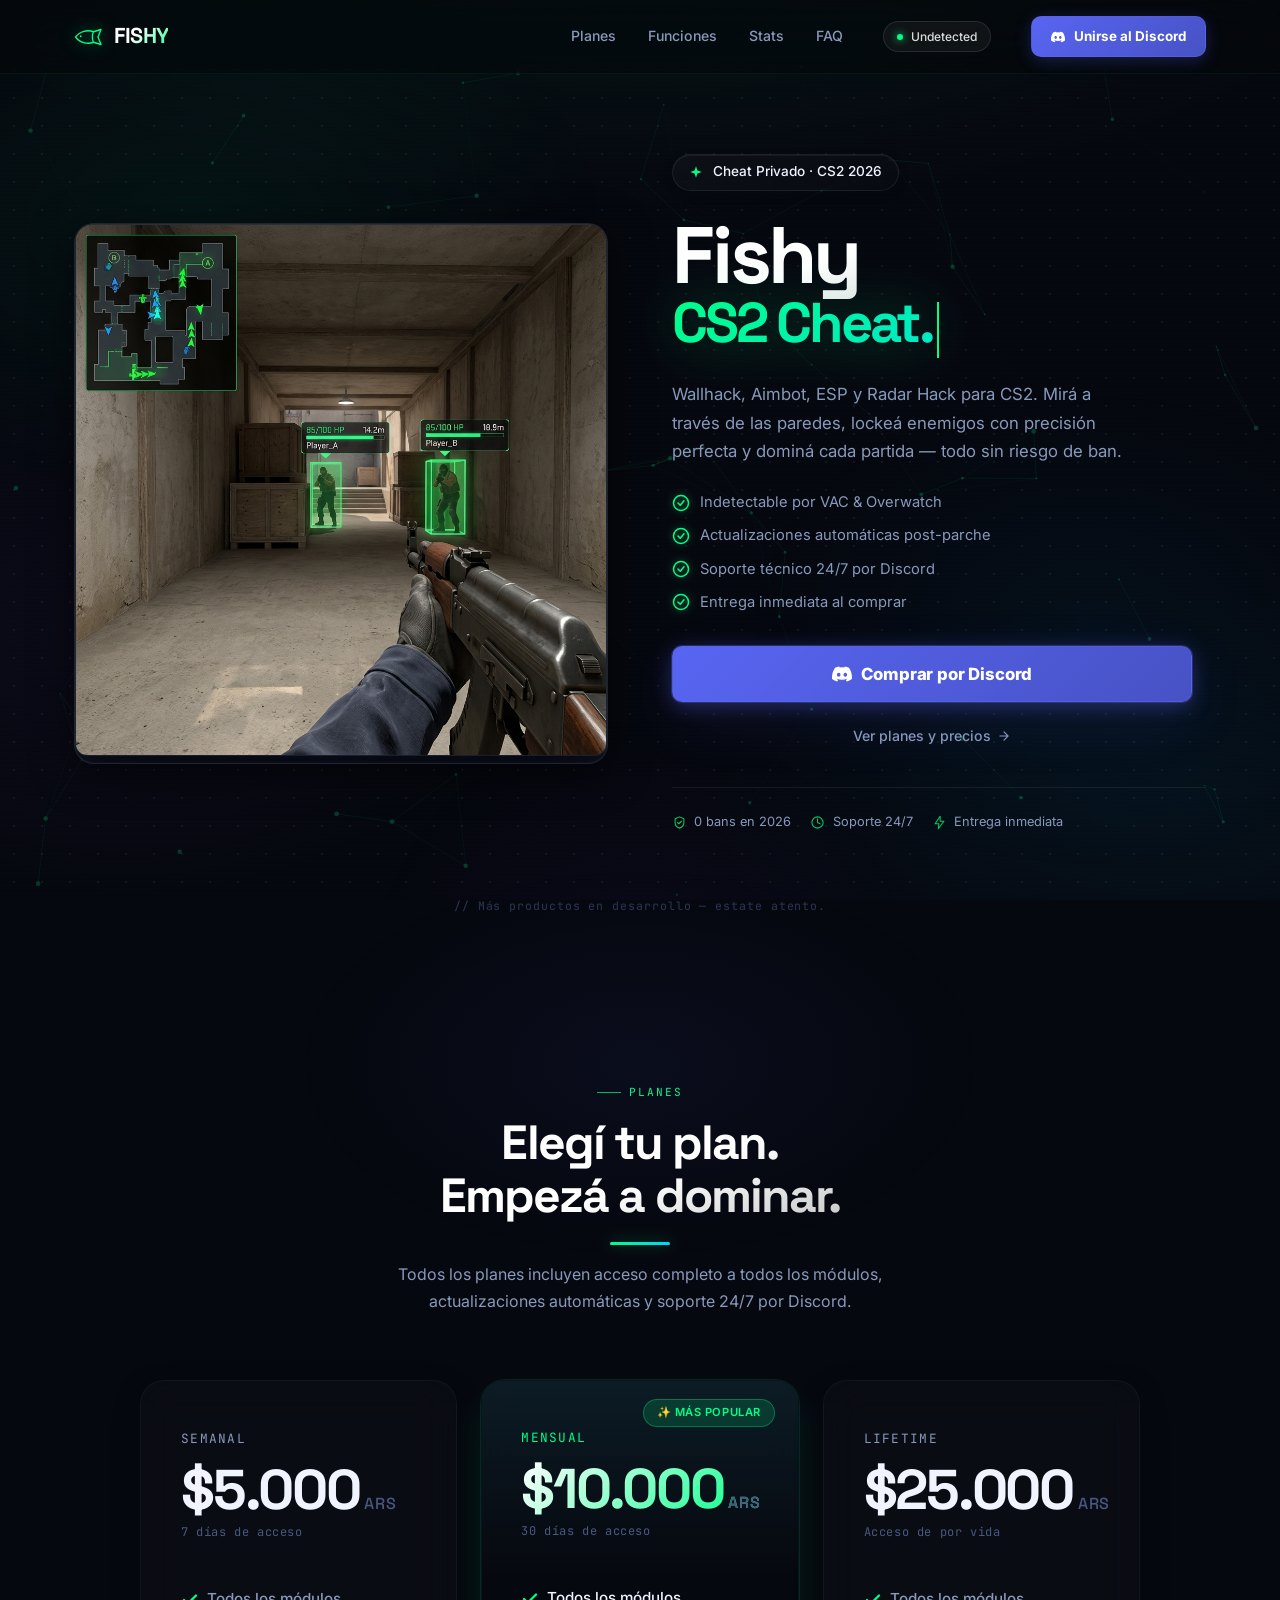
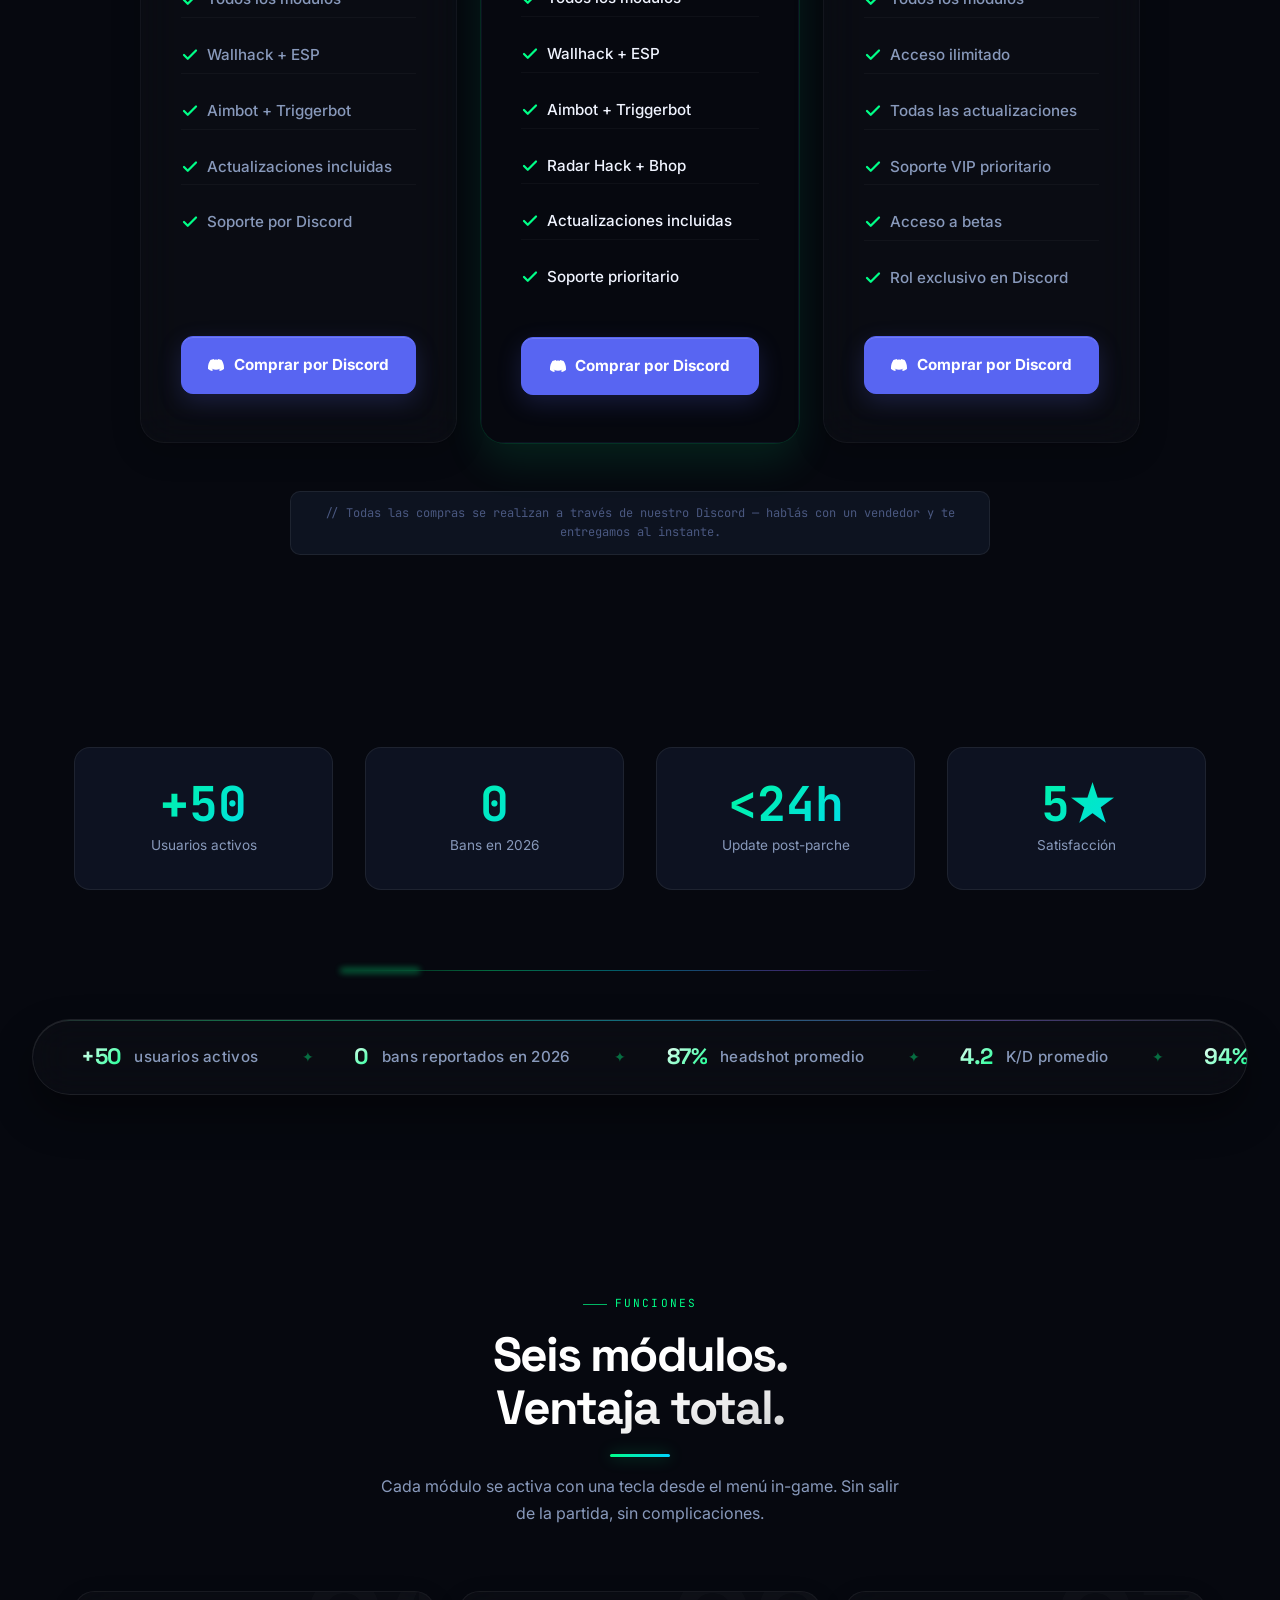
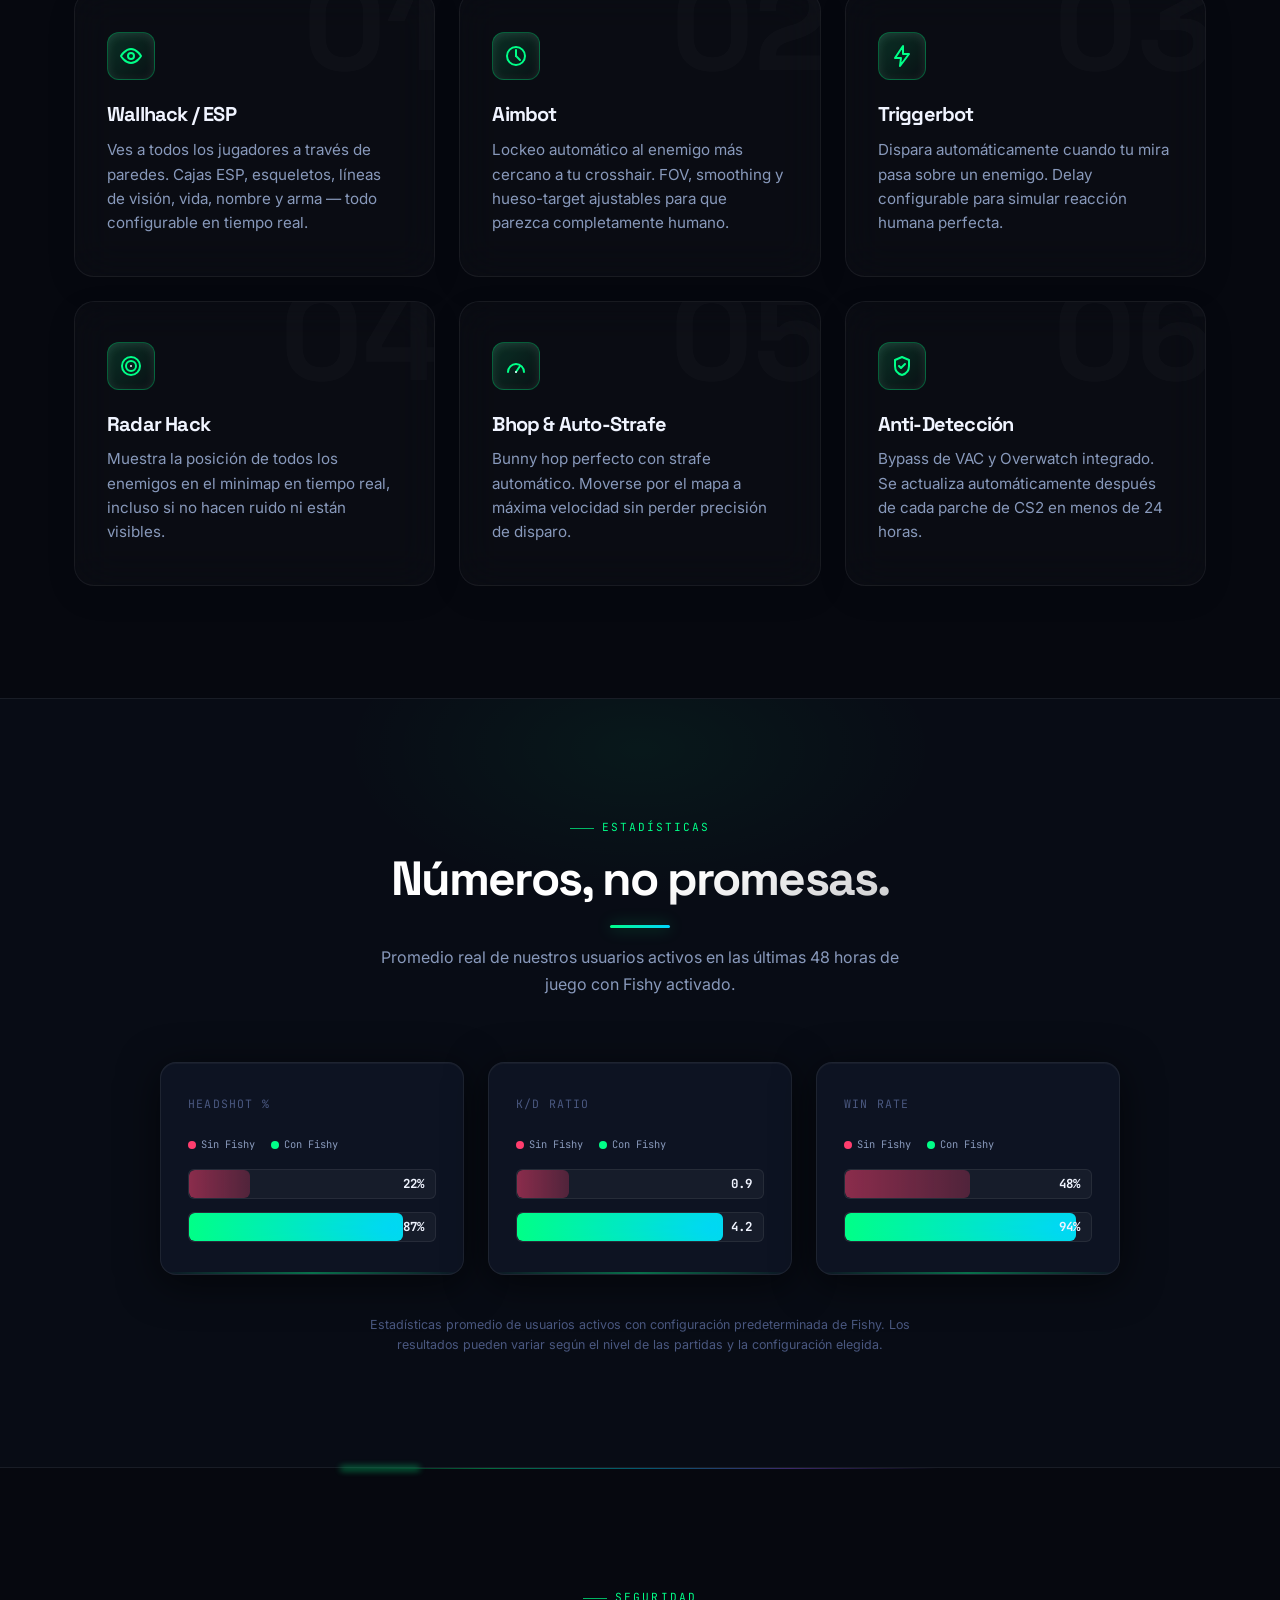
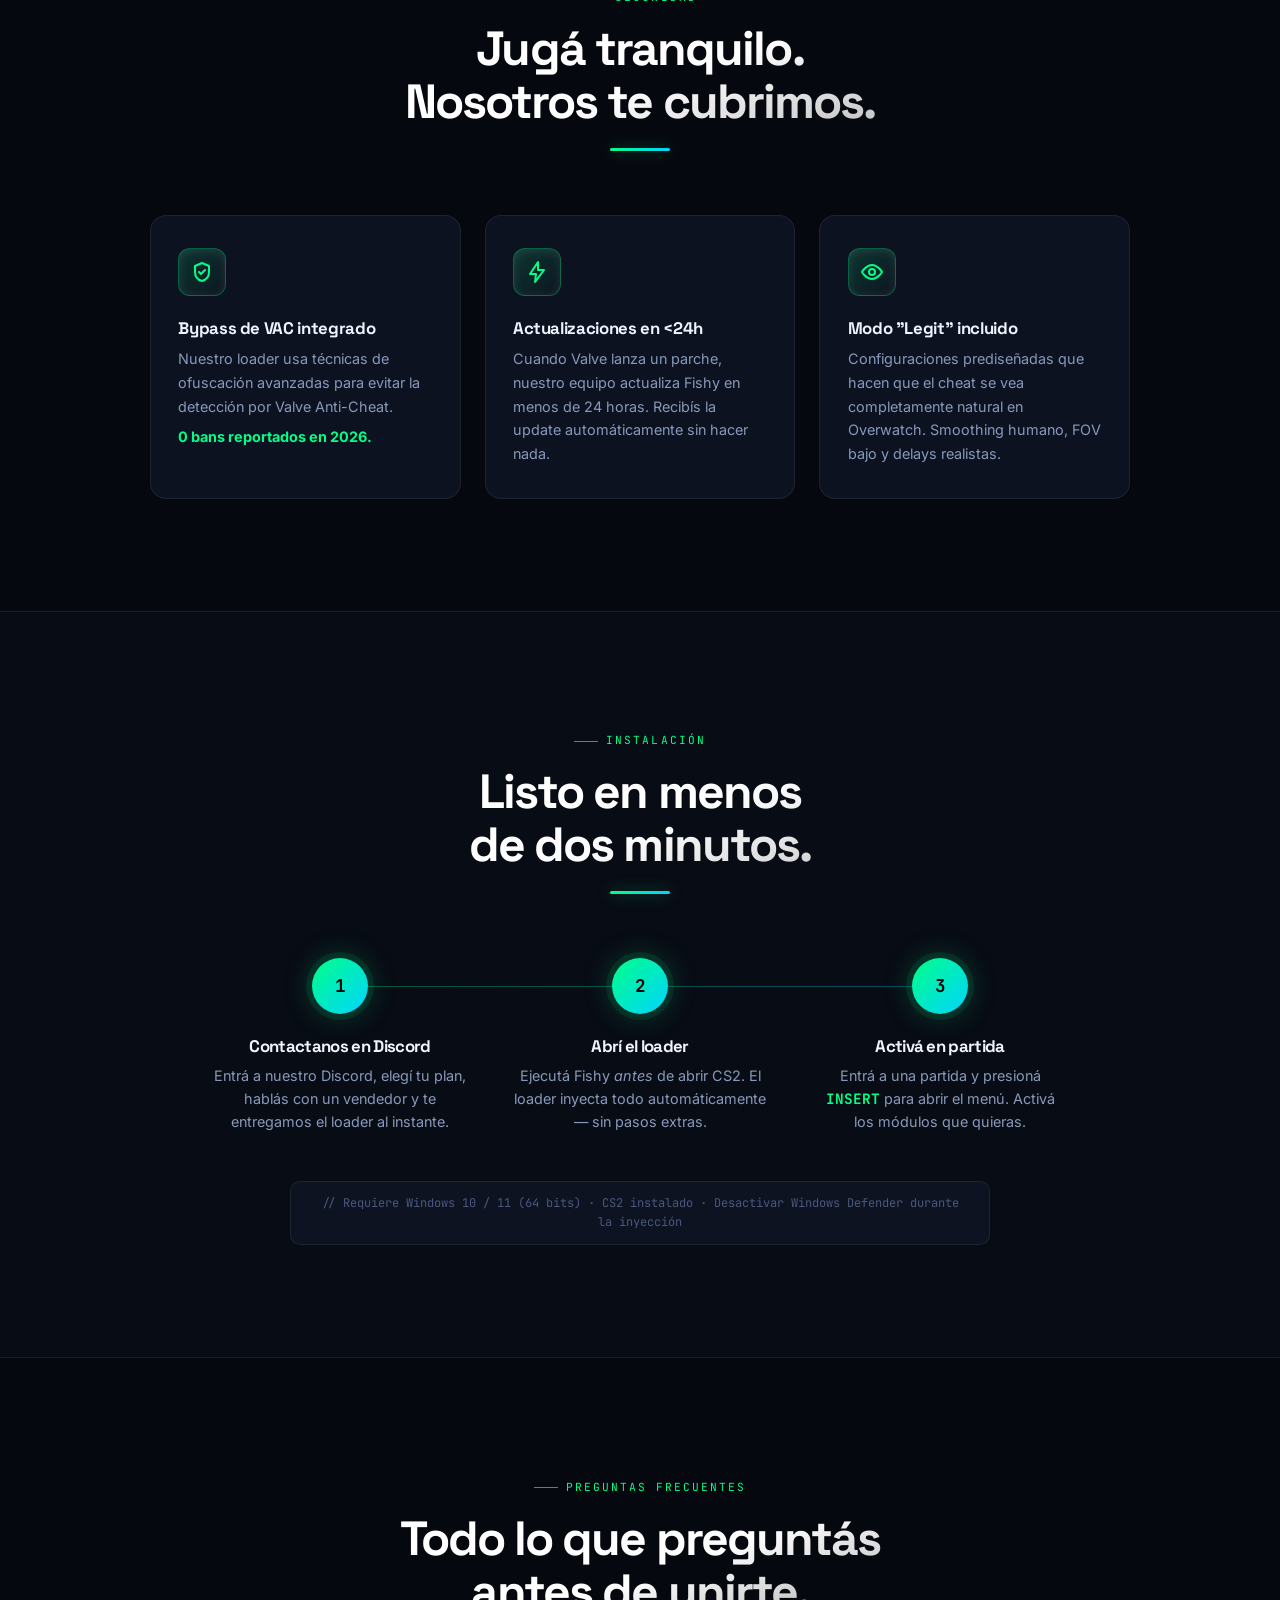
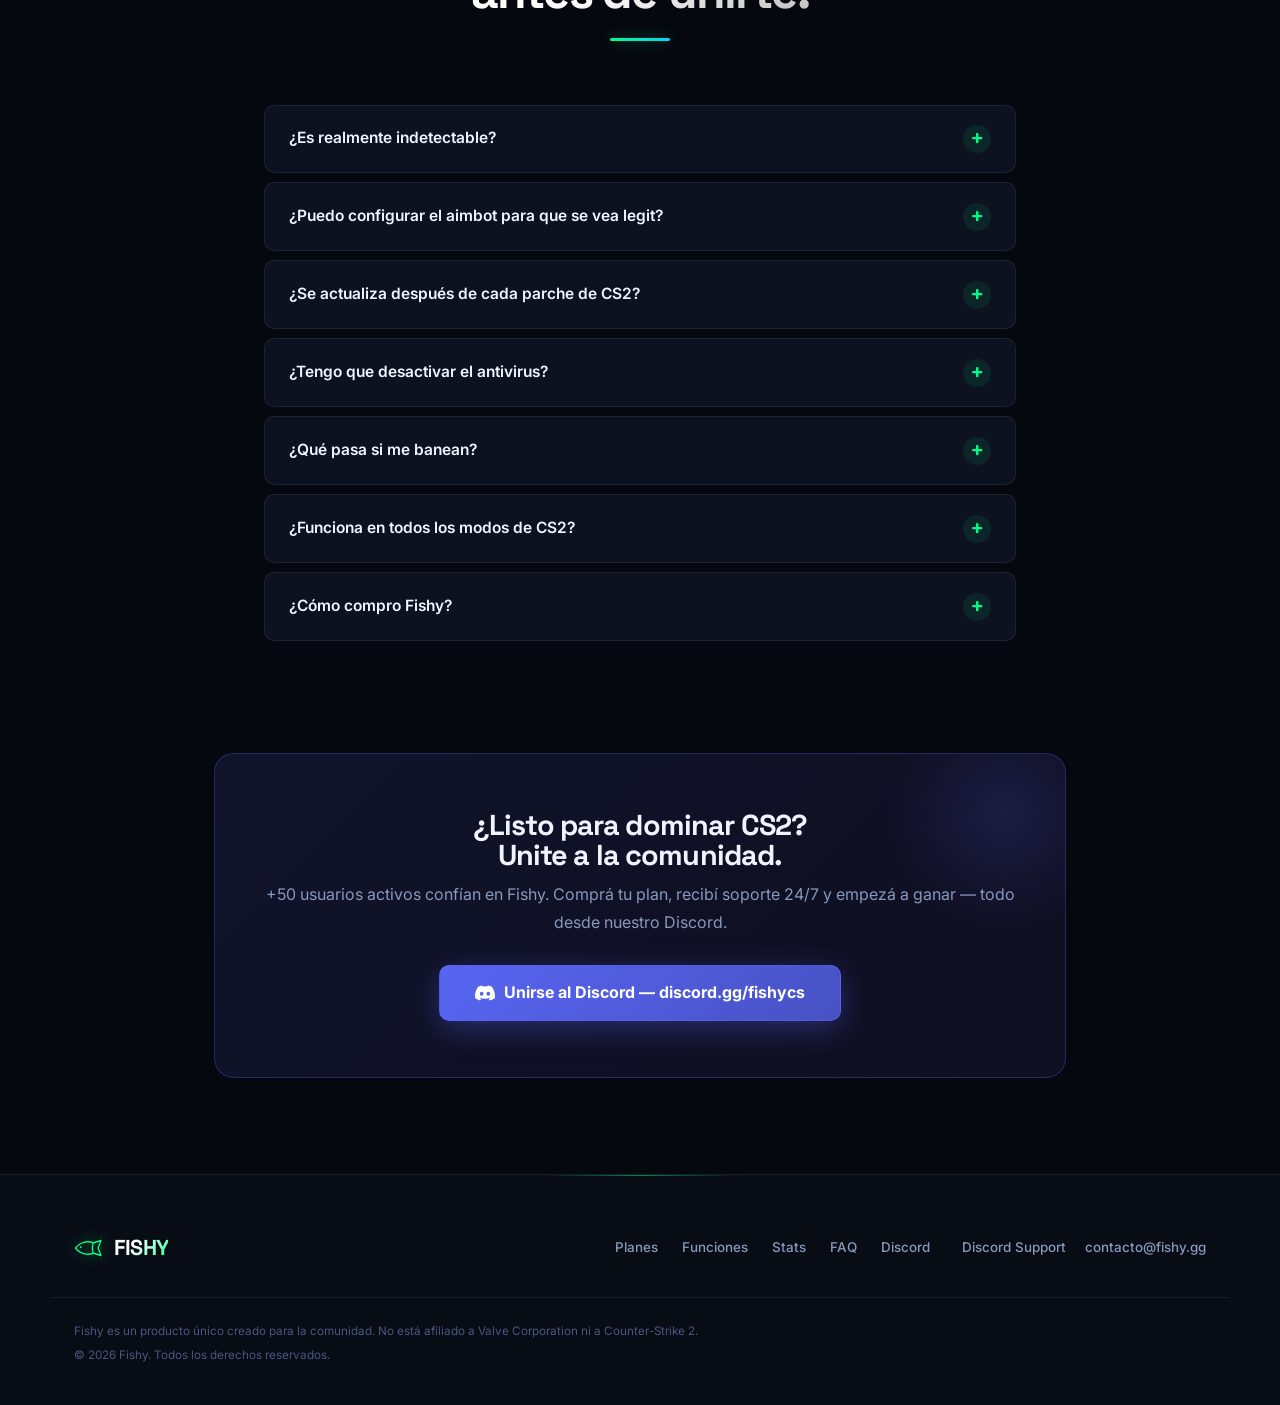
==== index.html @ 954d195a "cambio disclaimer footer" ====
<!DOCTYPE html>
<html lang="es-AR">

<head>
  <meta charset="UTF-8">
  <meta name="viewport" content="width=device-width, initial-scale=1.0">
  <title>Fishy — Cheat Privado para CS2 | Aimbot & Wallhack Indetectable</title>
  <meta name="description" content="Fishy: el cheat privado e indetectable para CS2. Wallhack, Aimbot, ESP, Radar Hack y más. Comprá por Discord — soporte 24/7.">
  <link rel="icon" type="image/svg+xml" href="favicon.svg">
  <link rel="preconnect" href="https://fonts.googleapis.com">
  <link rel="preconnect" href="https://fonts.gstatic.com" crossorigin>
  <link href="https://fonts.googleapis.com/css2?family=Inter:wght@300;400;500;600;700;900&family=Space+Grotesk:wght@400;500;600;700&family=JetBrains+Mono:wght@400;500;700&display=swap" rel="stylesheet">
  <link rel="stylesheet" href="style.css">
</head>

<body>


  <!-- Particle canvas -->
  <canvas id="particles"></canvas>
  <!-- Cursor glow follower -->
  <div class="cursor-glow" id="cursorGlow"></div>

  <!-- ============ NAV ============ -->
  <header class="nav" id="nav">
    <div class="nav-inner">
      <a href="#top" class="logo" aria-label="Fishy — inicio">
        <svg class="logo-mark" viewBox="0 0 40 24" fill="none" xmlns="http://www.w3.org/2000/svg" aria-hidden="true">
          <path d="M2 12C8 4 18 2 26 5C24 8 24 16 26 19C18 22 8 20 2 12Z" stroke="currentColor" stroke-width="1.8" stroke-linejoin="round"/>
          <path d="M26 5L36 2L32 12L36 22L26 19" stroke="currentColor" stroke-width="1.8" stroke-linejoin="round"/>
          <circle cx="9" cy="11" r="1.2" fill="currentColor"/>
        </svg>
        <span>FISHY</span>
      </a>

      <nav class="nav-links">
        <a href="#planes">Planes</a>
        <a href="#como-funciona">Funciones</a>
        <a href="#resultados">Stats</a>
        <a href="#preguntas">FAQ</a>
      </nav>

      <div class="nav-live-badge">Undetected</div>

      <a href="https://discord.gg/fishycs" target="_blank" rel="noopener" class="btn btn-discord btn-small" style="width:auto;height:auto;padding:0.55rem 1.2rem;font-size:0.84rem;">
        <svg viewBox="0 0 24 24" width="14" height="14" fill="currentColor"><path d="M20.317 4.37a19.791 19.791 0 0 0-4.885-1.515.074.074 0 0 0-.079.037c-.21.375-.444.864-.608 1.25a18.27 18.27 0 0 0-5.487 0 12.64 12.64 0 0 0-.617-1.25.077.077 0 0 0-.079-.037A19.736 19.736 0 0 0 3.677 4.37a.07.07 0 0 0-.032.027C.533 9.046-.32 13.58.099 18.057a.082.082 0 0 0 .031.057 19.9 19.9 0 0 0 5.993 3.03.078.078 0 0 0 .084-.028c.462-.63.874-1.295 1.226-1.994.021-.041.001-.09-.041-.106a13.107 13.107 0 0 1-1.872-.892.077.077 0 0 1-.008-.128 10.2 10.2 0 0 0 .372-.292.074.074 0 0 1 .077-.01c3.928 1.793 8.18 1.793 12.061 0a.074.074 0 0 1 .078.01c.12.098.246.198.373.292a.077.077 0 0 1-.006.127 12.299 12.299 0 0 1-1.873.892.077.077 0 0 0-.041.107c.36.698.772 1.362 1.225 1.993a.076.076 0 0 0 .084.028 19.839 19.839 0 0 0 6.002-3.03.077.077 0 0 0 .032-.054c.5-5.177-.838-9.674-3.549-13.66a.061.061 0 0 0-.031-.028zM8.02 15.33c-1.183 0-2.157-1.085-2.157-2.419 0-1.333.956-2.419 2.157-2.419 1.21 0 2.176 1.096 2.157 2.42 0 1.333-.956 2.418-2.157 2.418zm7.975 0c-1.183 0-2.157-1.085-2.157-2.419 0-1.333.955-2.419 2.157-2.419 1.21 0 2.176 1.096 2.157 2.42 0 1.333-.946 2.418-2.157 2.418z"/></svg>
        Unirse al Discord
      </a>

      <button class="nav-toggle" id="navToggle" aria-label="Abrir menú" aria-expanded="false">
        <span></span><span></span><span></span>
      </button>
    </div>
  </header>

  <main id="top">

    <!-- ============ HERO / PRODUCT ============ -->
    <section class="product" id="producto">
      <div class="product-wrap">

        <!-- Media / HUD Preview -->
        <div class="product-media">
          <div class="product-media-inner">
            <img src="hero_hud.png" alt="CS2 Cheat HUD In-Game Preview" style="width: 100%; height: auto; border-radius: 12px; box-shadow: 0 20px 60px rgba(0,0,0,0.6); border: 1px solid rgba(255,255,255,0.05);">
          </div>
        </div>

        <!-- Product Info -->
        <div class="product-info">
          <div class="hero-eyebrow">
            <svg viewBox="0 0 24 24" width="14" height="14" fill="currentColor">
              <path d="M12 2l2.4 7.6L22 12l-7.6 2.4L12 22l-2.4-7.6L2 12l7.6-2.4L12 2z"/>
            </svg>
            Cheat Privado · CS2 2026
          </div>

          <h1 class="product-title">
            Fishy
            <span class="product-title-glow">CS2 Cheat.<span class="typing-cursor"></span></span>
          </h1>

          <p class="product-desc">Wallhack, Aimbot, ESP y Radar Hack para CS2. Mirá a través de las paredes, lockeá enemigos con precisión perfecta y dominá cada partida — todo sin riesgo de ban.</p>

          <ul class="check-list">
            <li>
              <svg viewBox="0 0 24 24" class="icon-check"><circle cx="12" cy="12" r="10"/><polyline points="8 12 11 15 16 9"/></svg>
              Indetectable por VAC &amp; Overwatch
            </li>
            <li>
              <svg viewBox="0 0 24 24" class="icon-check"><circle cx="12" cy="12" r="10"/><polyline points="8 12 11 15 16 9"/></svg>
              Actualizaciones automáticas post-parche
            </li>
            <li>
              <svg viewBox="0 0 24 24" class="icon-check"><circle cx="12" cy="12" r="10"/><polyline points="8 12 11 15 16 9"/></svg>
              Soporte técnico 24/7 por Discord
            </li>
            <li>
              <svg viewBox="0 0 24 24" class="icon-check"><circle cx="12" cy="12" r="10"/><polyline points="8 12 11 15 16 9"/></svg>
              Entrega inmediata al comprar
            </li>
          </ul>

          <div class="buy-box">
            <div class="magnetic-wrap">
              <a href="https://discord.gg/fishycs" target="_blank" rel="noopener" class="btn btn-discord-hero">
                <svg viewBox="0 0 24 24" width="20" height="20" fill="currentColor">
                  <path d="M20.317 4.37a19.791 19.791 0 0 0-4.885-1.515.074.074 0 0 0-.079.037c-.21.375-.444.864-.608 1.25a18.27 18.27 0 0 0-5.487 0 12.64 12.64 0 0 0-.617-1.25.077.077 0 0 0-.079-.037A19.736 19.736 0 0 0 3.677 4.37a.07.07 0 0 0-.032.027C.533 9.046-.32 13.58.099 18.057a.082.082 0 0 0 .031.057 19.9 19.9 0 0 0 5.993 3.03.078.078 0 0 0 .084-.028c.462-.63.874-1.295 1.226-1.994.021-.041.001-.09-.041-.106a13.107 13.107 0 0 1-1.872-.892.077.077 0 0 1-.008-.128 10.2 10.2 0 0 0 .372-.292.074.074 0 0 1 .077-.01c3.928 1.793 8.18 1.793 12.061 0a.074.074 0 0 1 .078.01c.12.098.246.198.373.292a.077.077 0 0 1-.006.127 12.299 12.299 0 0 1-1.873.892.077.077 0 0 0-.041.107c.36.698.772 1.362 1.225 1.993a.076.076 0 0 0 .084.028 19.839 19.839 0 0 0 6.002-3.03.077.077 0 0 0 .032-.054c.5-5.177-.838-9.674-3.549-13.66a.061.061 0 0 0-.031-.028zM8.02 15.33c-1.183 0-2.157-1.085-2.157-2.419 0-1.333.956-2.419 2.157-2.419 1.21 0 2.176 1.096 2.157 2.42 0 1.333-.956 2.418-2.157 2.418zm7.975 0c-1.183 0-2.157-1.085-2.157-2.419 0-1.333.955-2.419 2.157-2.419 1.21 0 2.176 1.096 2.157 2.42 0 1.333-.946 2.418-2.157 2.418z"/>
                </svg>
                Comprar por Discord
              </a>
            </div>
            <a href="#planes" class="btn-text">
              Ver planes y precios
              <svg viewBox="0 0 24 24" width="14" height="14" fill="none" stroke="currentColor" stroke-width="2" stroke-linecap="round"><path d="M5 12h14M12 5l7 7-7 7"/></svg>
            </a>
          </div>

          <div class="trust-row">
            <span>
              <svg viewBox="0 0 24 24" class="icon-sm"><path d="M12 3l7 3v6c0 5-3.5 8-7 9-3.5-1-7-4-7-9V6l7-3z"/><polyline points="9 12 11 14 15 10"/></svg>
              0 bans en 2026
            </span>
            <span>
              <svg viewBox="0 0 24 24" class="icon-sm"><circle cx="12" cy="12" r="9"/><path d="M12 6v6l4 2"/></svg>
              Soporte 24/7
            </span>
            <span>
              <svg viewBox="0 0 24 24" class="icon-sm"><path d="M13 2 5 14h6l-1 8 9-12h-6z"/></svg>
              Entrega inmediata
            </span>
          </div>
        </div>
      </div>

      <p class="product-more">// Más productos en desarrollo — estate atento.</p>
    </section>

    <!-- ============ PRICING PLANS ============ -->
    <section class="pricing" id="planes">
      <div class="section-head">
        <span class="eyebrow">Planes</span>
        <h2>Elegí tu plan.<br>Empezá a dominar.</h2>
        <p class="section-sub">Todos los planes incluyen acceso completo a todos los módulos, actualizaciones automáticas y soporte 24/7 por Discord.</p>
      </div>

      <div class="pricing-grid">
        <!-- Plan Semanal -->
        <div class="pricing-card reveal">
          <span class="pricing-label">Semanal</span>
          <div class="pricing-price">$5.000<span class="pricing-currency">ARS</span></div>
          <span class="pricing-period">7 días de acceso</span>
          <ul class="pricing-features">
            <li>Todos los módulos</li>
            <li>Wallhack + ESP</li>
            <li>Aimbot + Triggerbot</li>
            <li>Actualizaciones incluidas</li>
            <li>Soporte por Discord</li>
          </ul>
          <a href="https://discord.gg/fishycs" target="_blank" rel="noopener" class="btn btn-pricing">
            <svg viewBox="0 0 24 24" width="16" height="16" fill="currentColor"><path d="M20.317 4.37a19.791 19.791 0 0 0-4.885-1.515.074.074 0 0 0-.079.037c-.21.375-.444.864-.608 1.25a18.27 18.27 0 0 0-5.487 0 12.64 12.64 0 0 0-.617-1.25.077.077 0 0 0-.079-.037A19.736 19.736 0 0 0 3.677 4.37a.07.07 0 0 0-.032.027C.533 9.046-.32 13.58.099 18.057a.082.082 0 0 0 .031.057 19.9 19.9 0 0 0 5.993 3.03.078.078 0 0 0 .084-.028c.462-.63.874-1.295 1.226-1.994.021-.041.001-.09-.041-.106a13.107 13.107 0 0 1-1.872-.892.077.077 0 0 1-.008-.128 10.2 10.2 0 0 0 .372-.292.074.074 0 0 1 .077-.01c3.928 1.793 8.18 1.793 12.061 0a.074.074 0 0 1 .078.01c.12.098.246.198.373.292a.077.077 0 0 1-.006.127 12.299 12.299 0 0 1-1.873.892.077.077 0 0 0-.041.107c.36.698.772 1.362 1.225 1.993a.076.076 0 0 0 .084.028 19.839 19.839 0 0 0 6.002-3.03.077.077 0 0 0 .032-.054c.5-5.177-.838-9.674-3.549-13.66a.061.061 0 0 0-.031-.028z"/></svg>
            Comprar por Discord
          </a>
        </div>

        <!-- Plan Mensual (Destacado) -->
        <div class="pricing-card pricing-card--featured reveal">
          <span class="pricing-badge-popular">✨ Más Popular</span>
          <span class="pricing-label">Mensual</span>
          <div class="pricing-price">$10.000<span class="pricing-currency">ARS</span></div>
          <span class="pricing-period">30 días de acceso</span>
          <ul class="pricing-features">
            <li>Todos los módulos</li>
            <li>Wallhack + ESP</li>
            <li>Aimbot + Triggerbot</li>
            <li>Radar Hack + Bhop</li>
            <li>Actualizaciones incluidas</li>
            <li>Soporte prioritario</li>
          </ul>
          <a href="https://discord.gg/fishycs" target="_blank" rel="noopener" class="btn btn-pricing btn-pricing--featured">
            <svg viewBox="0 0 24 24" width="16" height="16" fill="currentColor"><path d="M20.317 4.37a19.791 19.791 0 0 0-4.885-1.515.074.074 0 0 0-.079.037c-.21.375-.444.864-.608 1.25a18.27 18.27 0 0 0-5.487 0 12.64 12.64 0 0 0-.617-1.25.077.077 0 0 0-.079-.037A19.736 19.736 0 0 0 3.677 4.37a.07.07 0 0 0-.032.027C.533 9.046-.32 13.58.099 18.057a.082.082 0 0 0 .031.057 19.9 19.9 0 0 0 5.993 3.03.078.078 0 0 0 .084-.028c.462-.63.874-1.295 1.226-1.994.021-.041.001-.09-.041-.106a13.107 13.107 0 0 1-1.872-.892.077.077 0 0 1-.008-.128 10.2 10.2 0 0 0 .372-.292.074.074 0 0 1 .077-.01c3.928 1.793 8.18 1.793 12.061 0a.074.074 0 0 1 .078.01c.12.098.246.198.373.292a.077.077 0 0 1-.006.127 12.299 12.299 0 0 1-1.873.892.077.077 0 0 0-.041.107c.36.698.772 1.362 1.225 1.993a.076.076 0 0 0 .084.028 19.839 19.839 0 0 0 6.002-3.03.077.077 0 0 0 .032-.054c.5-5.177-.838-9.674-3.549-13.66a.061.061 0 0 0-.031-.028z"/></svg>
            Comprar por Discord
          </a>
        </div>

        <!-- Plan Lifetime -->
        <div class="pricing-card reveal">
          <span class="pricing-label">Lifetime</span>
          <div class="pricing-price">$25.000<span class="pricing-currency">ARS</span></div>
          <span class="pricing-period">Acceso de por vida</span>
          <ul class="pricing-features">
            <li>Todos los módulos</li>
            <li>Acceso ilimitado</li>
            <li>Todas las actualizaciones</li>
            <li>Soporte VIP prioritario</li>
            <li>Acceso a betas</li>
            <li>Rol exclusivo en Discord</li>
          </ul>
          <a href="https://discord.gg/fishycs" target="_blank" rel="noopener" class="btn btn-pricing">
            <svg viewBox="0 0 24 24" width="16" height="16" fill="currentColor"><path d="M20.317 4.37a19.791 19.791 0 0 0-4.885-1.515.074.074 0 0 0-.079.037c-.21.375-.444.864-.608 1.25a18.27 18.27 0 0 0-5.487 0 12.64 12.64 0 0 0-.617-1.25.077.077 0 0 0-.079-.037A19.736 19.736 0 0 0 3.677 4.37a.07.07 0 0 0-.032.027C.533 9.046-.32 13.58.099 18.057a.082.082 0 0 0 .031.057 19.9 19.9 0 0 0 5.993 3.03.078.078 0 0 0 .084-.028c.462-.63.874-1.295 1.226-1.994.021-.041.001-.09-.041-.106a13.107 13.107 0 0 1-1.872-.892.077.077 0 0 1-.008-.128 10.2 10.2 0 0 0 .372-.292.074.074 0 0 1 .077-.01c3.928 1.793 8.18 1.793 12.061 0a.074.074 0 0 1 .078.01c.12.098.246.198.373.292a.077.077 0 0 1-.006.127 12.299 12.299 0 0 1-1.873.892.077.077 0 0 0-.041.107c.36.698.772 1.362 1.225 1.993a.076.076 0 0 0 .084.028 19.839 19.839 0 0 0 6.002-3.03.077.077 0 0 0 .032-.054c.5-5.177-.838-9.674-3.549-13.66a.061.061 0 0 0-.031-.028z"/></svg>
            Comprar por Discord
          </a>
        </div>
      </div>

      <p class="pricing-note">// Todas las compras se realizan a través de nuestro Discord — hablás con un vendedor y te entregamos al instante.</p>
    </section>

    <!-- ============ STATS BIG COUNTERS ============ -->
    <section class="stats-big">
      <div class="stats-big-grid">
        <div class="stats-big-item reveal">
          <div class="counter-value" data-target="50" data-prefix="+" data-suffix="">0</div>
          <div class="counter-label">Usuarios activos</div>
        </div>
        <div class="stats-big-item reveal">
          <div class="counter-value" data-target="0">0</div>
          <div class="counter-label">Bans en 2026</div>
        </div>
        <div class="stats-big-item reveal">
          <div class="counter-value" data-target="24" data-prefix="<" data-suffix="h">0</div>
          <div class="counter-label">Update post-parche</div>
        </div>
        <div class="stats-big-item reveal">
          <div class="counter-value" data-target="5" data-suffix="★">0</div>
          <div class="counter-label">Satisfacción</div>
        </div>
      </div>
    </section>

    <div class="section-separator"></div>

    <!-- ============ STATS TICKER ============ -->
    <div class="stats-strip">
      <div class="stats-strip-inner">
        <!-- First set -->
        <div class="stat-item"><strong>+50</strong> usuarios activos</div>
        <div class="stat-item"><strong>0</strong> bans reportados en 2026</div>
        <div class="stat-item"><strong>87%</strong> headshot promedio</div>
        <div class="stat-item"><strong>4.2</strong> K/D promedio</div>
        <div class="stat-item"><strong>94%</strong> win rate</div>
        <div class="stat-item"><strong>&lt;24h</strong> tiempo de actualización post-parche</div>
        <div class="stat-item"><strong>5 ★</strong> satisfacción de usuarios</div>
        <div class="stat-item"><strong>⚡</strong> Descarga inmediata tras el pago</div>
        <!-- Repeat for seamless loop -->
        <div class="stat-item"><strong>+50</strong> usuarios activos</div>
        <div class="stat-item"><strong>0</strong> bans reportados en 2026</div>
        <div class="stat-item"><strong>87%</strong> headshot promedio</div>
        <div class="stat-item"><strong>4.2</strong> K/D promedio</div>
        <div class="stat-item"><strong>94%</strong> win rate</div>
        <div class="stat-item"><strong>&lt;24h</strong> tiempo de actualización post-parche</div>
        <div class="stat-item"><strong>5 ★</strong> satisfacción de usuarios</div>
        <div class="stat-item"><strong>⚡</strong> Descarga inmediata tras el pago</div>
      </div>
    </div>

    <!-- ============ FEATURES ============ -->
    <section class="features" id="como-funciona">
      <div class="section-head">
        <span class="eyebrow">Funciones</span>
        <h2>Seis módulos.<br>Ventaja total.</h2>
        <p class="section-sub">Cada módulo se activa con una tecla desde el menú in-game. Sin salir de la partida, sin complicaciones.</p>
      </div>

      <div class="feature-grid">
        <article class="feature-card reveal">
          <span class="feature-card-num">01</span>
          <div class="icon-feature-wrap">
            <svg viewBox="0 0 24 24" class="icon-feature">
              <path d="M2 12s4-7 10-7 10 7 10 7-4 7-10 7-10-7-10-7z"/>
              <circle cx="12" cy="12" r="3"/>
            </svg>
          </div>
          <h3>Wallhack / ESP</h3>
          <p>Ves a todos los jugadores a través de paredes. Cajas ESP, esqueletos, líneas de visión, vida, nombre y arma — todo configurable en tiempo real.</p>
        </article>

        <article class="feature-card reveal">
          <span class="feature-card-num">02</span>
          <div class="icon-feature-wrap">
            <svg viewBox="0 0 24 24" class="icon-feature">
              <circle cx="12" cy="12" r="9"/>
              <line x1="12" y1="6" x2="12" y2="12"/>
              <line x1="12" y1="12" x2="16" y2="16"/>
            </svg>
          </div>
          <h3>Aimbot</h3>
          <p>Lockeo automático al enemigo más cercano a tu crosshair. FOV, smoothing y hueso-target ajustables para que parezca completamente humano.</p>
        </article>

        <article class="feature-card reveal">
          <span class="feature-card-num">03</span>
          <div class="icon-feature-wrap">
            <svg viewBox="0 0 24 24" class="icon-feature">
              <path d="M13 2 5 14h6l-1 8 9-12h-6z"/>
            </svg>
          </div>
          <h3>Triggerbot</h3>
          <p>Dispara automáticamente cuando tu mira pasa sobre un enemigo. Delay configurable para simular reacción humana perfecta.</p>
        </article>

        <article class="feature-card reveal">
          <span class="feature-card-num">04</span>
          <div class="icon-feature-wrap">
            <svg viewBox="0 0 24 24" class="icon-feature">
              <circle cx="12" cy="12" r="9"/>
              <circle cx="12" cy="12" r="5"/>
              <circle cx="12" cy="12" r="1" fill="currentColor" stroke="none"/>
            </svg>
          </div>
          <h3>Radar Hack</h3>
          <p>Muestra la posición de todos los enemigos en el minimap en tiempo real, incluso si no hacen ruido ni están visibles.</p>
        </article>

        <article class="feature-card reveal">
          <span class="feature-card-num">05</span>
          <div class="icon-feature-wrap">
            <svg viewBox="0 0 24 24" class="icon-feature">
              <path d="M4 18a8 8 0 1 1 16 0"/>
              <path d="M12 18l4-6"/>
              <circle cx="12" cy="18" r="1" fill="currentColor" stroke="none"/>
            </svg>
          </div>
          <h3>Bhop &amp; Auto-Strafe</h3>
          <p>Bunny hop perfecto con strafe automático. Moverse por el mapa a máxima velocidad sin perder precisión de disparo.</p>
        </article>

        <article class="feature-card reveal">
          <span class="feature-card-num">06</span>
          <div class="icon-feature-wrap">
            <svg viewBox="0 0 24 24" class="icon-feature">
              <path d="M12 3l7 3v6c0 5-3.5 8-7 9-3.5-1-7-4-7-9V6l7-3z"/>
              <polyline points="9 12 11 14 15 10"/>
            </svg>
          </div>
          <h3>Anti-Detección</h3>
          <p>Bypass de VAC y Overwatch integrado. Se actualiza automáticamente después de cada parche de CS2 en menos de 24 horas.</p>
        </article>
      </div>
    </section>

    <!-- ============ RESULTADOS ============ -->
    <section class="benchmarks" id="resultados">
      <div class="section-head">
        <span class="eyebrow">Estadísticas</span>
        <h2>Números, no promesas.</h2>
        <p class="section-sub">Promedio real de nuestros usuarios activos en las últimas 48 horas de juego con Fishy activado.</p>
      </div>

      <div class="bench-grid">
        <div class="bench-card reveal">
          <span class="bench-label">Headshot %</span>
          <div class="bench-legend">
            <span><span class="bench-legend-dot before"></span>Sin Fishy</span>
            <span><span class="bench-legend-dot after"></span>Con Fishy</span>
          </div>
          <div class="bench-bars">
            <div class="bench-bar">
              <span class="bench-bar-fill bench-before" style="--val:25%"></span>
              <span class="bench-num">22%</span>
            </div>
            <div class="bench-bar">
              <span class="bench-bar-fill bench-after" style="--val:87%"></span>
              <span class="bench-num">87%</span>
            </div>
          </div>
        </div>

        <div class="bench-card reveal">
          <span class="bench-label">K/D Ratio</span>
          <div class="bench-legend">
            <span><span class="bench-legend-dot before"></span>Sin Fishy</span>
            <span><span class="bench-legend-dot after"></span>Con Fishy</span>
          </div>
          <div class="bench-bars">
            <div class="bench-bar">
              <span class="bench-bar-fill bench-before" style="--val:21%"></span>
              <span class="bench-num">0.9</span>
            </div>
            <div class="bench-bar">
              <span class="bench-bar-fill bench-after" style="--val:84%"></span>
              <span class="bench-num">4.2</span>
            </div>
          </div>
        </div>

        <div class="bench-card reveal">
          <span class="bench-label">Win Rate</span>
          <div class="bench-legend">
            <span><span class="bench-legend-dot before"></span>Sin Fishy</span>
            <span><span class="bench-legend-dot after"></span>Con Fishy</span>
          </div>
          <div class="bench-bars">
            <div class="bench-bar">
              <span class="bench-bar-fill bench-before" style="--val:51%"></span>
              <span class="bench-num">48%</span>
            </div>
            <div class="bench-bar">
              <span class="bench-bar-fill bench-after" style="--val:94%"></span>
              <span class="bench-num">94%</span>
            </div>
          </div>
        </div>
      </div>
      <p class="bench-disclaimer">Estadísticas promedio de usuarios activos con configuración predeterminada de Fishy. Los resultados pueden variar según el nivel de las partidas y la configuración elegida.</p>
    </section>

    <div class="section-separator"></div>

    <!-- ============ TRUST / SECURITY ============ -->
    <section class="trust">
      <div class="section-head">
        <span class="eyebrow">Seguridad</span>
        <h2>Jugá tranquilo.<br>Nosotros te cubrimos.</h2>
      </div>

      <div class="trust-grid">
        <div class="trust-item reveal">
          <div class="icon-feature-wrap">
            <svg viewBox="0 0 24 24" class="icon-feature">
              <path d="M12 3l7 3v6c0 5-3.5 8-7 9-3.5-1-7-4-7-9V6l7-3z"/>
              <polyline points="9 12 11 14 15 10"/>
            </svg>
          </div>
          <h3>Bypass de VAC integrado</h3>
          <p>Nuestro loader usa técnicas de ofuscación avanzadas para evitar la detección por Valve Anti-Cheat.<br><strong style="color:var(--teal); display: inline-block; margin-top: 0.4rem; white-space: nowrap;">0 bans reportados en 2026.</strong></p>
        </div>

        <div class="trust-item reveal">
          <div class="icon-feature-wrap">
            <svg viewBox="0 0 24 24" class="icon-feature">
              <path d="M13 2 5 14h6l-1 8 9-12h-6z"/>
            </svg>
          </div>
          <h3>Actualizaciones en &lt;24h</h3>
          <p>Cuando Valve lanza un parche, nuestro equipo actualiza Fishy en menos de 24 horas. Recibís la update automáticamente sin hacer nada.</p>
        </div>

        <div class="trust-item reveal">
          <div class="icon-feature-wrap">
            <svg viewBox="0 0 24 24" class="icon-feature">
              <path d="M2 12s4-7 10-7 10 7 10 7-4 7-10 7-10-7-10-7z"/>
              <circle cx="12" cy="12" r="3"/>
            </svg>
          </div>
          <h3>Modo "Legit" incluido</h3>
          <p>Configuraciones prediseñadas que hacen que el cheat se vea completamente natural en Overwatch. Smoothing humano, FOV bajo y delays realistas.</p>
        </div>
      </div>
    </section>

    <!-- ============ REQUISITOS / HOW IT WORKS ============ -->
    <section class="requirements">
      <div class="section-head">
        <span class="eyebrow">Instalación</span>
        <h2>Listo en menos<br>de dos minutos.</h2>
      </div>

      <div class="req-grid">
        <div class="req-step reveal">
          <span class="req-num">1</span>
          <h3>Contactanos en Discord</h3>
          <p>Entrá a nuestro Discord, elegí tu plan, hablás con un vendedor y te entregamos el loader al instante.</p>
        </div>
        <div class="req-step reveal">
          <span class="req-num">2</span>
          <h3>Abrí el loader</h3>
          <p>Ejecutá Fishy <em>antes</em> de abrir CS2. El loader inyecta todo automáticamente — sin pasos extras.</p>
        </div>
        <div class="req-step reveal">
          <span class="req-num">3</span>
          <h3>Activá en partida</h3>
          <p>Entrá a una partida y presioná <strong style="color:var(--teal);font-family:var(--font-mono)">INSERT</strong> para abrir el menú. Activá los módulos que quieras.</p>
        </div>
      </div>

      <p class="req-specs">// Requiere Windows 10 / 11 (64 bits) · CS2 instalado · Desactivar Windows Defender durante la inyección</p>
    </section>

    <!-- ============ FAQ ============ -->
    <section class="faq" id="preguntas">
      <div class="section-head">
        <span class="eyebrow">Preguntas frecuentes</span>
        <h2>Todo lo que preguntás<br>antes de unirte.</h2>
      </div>

      <div class="faq-list">
        <details class="faq-item">
          <summary>¿Es realmente indetectable?</summary>
          <p>Sí. Fishy usa un sistema de inyección que evita la detección por VAC y Overwatch. Desde su lanzamiento en 2026, <strong style="color:var(--teal)">no hubo un solo ban reportado</strong> entre nuestros usuarios con la configuración predeterminada.</p>
        </details>

        <details class="faq-item">
          <summary>¿Puedo configurar el aimbot para que se vea legit?</summary>
          <p>Sí. Podés ajustar el FOV (campo de visión del aimbot), el smoothing (suavidad del movimiento), el hueso objetivo y agregar un delay de reacción humano. Tenemos presets <em>"Legit"</em> y <em>"Rage"</em> listos para usar.</p>
        </details>

        <details class="faq-item">
          <summary>¿Se actualiza después de cada parche de CS2?</summary>
          <p>Sí. Nuestro equipo actualiza Fishy en menos de 24 horas después de cada update de CS2. La actualización se descarga automáticamente desde el loader — no tenés que hacer nada.</p>
        </details>

        <details class="faq-item">
          <summary>¿Tengo que desactivar el antivirus?</summary>
          <p>Sí, Windows Defender y cualquier antivirus de terceros deben estar desactivados durante la inyección. Esto es normal — el loader necesita acceder a la memoria del juego para funcionar.</p>
        </details>

        <details class="faq-item">
          <summary>¿Qué pasa si me banean?</summary>
          <p>En el caso extremadamente improbable de un ban, contactanos por Discord con tu comprobante de pago y te damos acceso a una nueva key sin costo adicional. Tu inversión está protegida.</p>
        </details>

        <details class="faq-item">
          <summary>¿Funciona en todos los modos de CS2?</summary>
          <p>Sí, Fishy funciona en Competitivo, Deathmatch, Premier y todos los demás modos. El Modo "Legit" está especialmente optimizado para partidas de Premier donde Overwatch es más activo.</p>
        </details>

        <details class="faq-item">
          <summary>¿Cómo compro Fishy?</summary>
          <p>Todas las compras se realizan a través de nuestro <strong style="color:var(--teal)">servidor de Discord</strong>. Entrás al servidor, elegís tu plan (Semanal, Mensual o Lifetime), hablás con un vendedor y te entregamos el loader al instante. Es rápido, seguro y con soporte directo.</p>
        </details>
      </div>
    </section>



    <!-- ============ DISCORD BANNER ============ -->
    <div class="discord-banner" id="soporte">
      <div class="discord-banner-inner">
        <h3>¿Listo para dominar CS2?<br>Unite a la comunidad.</h3>
        <p>+50 usuarios activos confían en Fishy. Comprá tu plan, recibí soporte 24/7 y empezá a ganar — todo desde nuestro Discord.</p>
        <a href="https://discord.gg/fishycs" target="_blank" rel="noopener" class="btn-discord-lg">
          <svg viewBox="0 0 24 24" width="20" height="20" fill="currentColor">
            <path d="M20.317 4.37a19.791 19.791 0 0 0-4.885-1.515.074.074 0 0 0-.079.037c-.21.375-.444.864-.608 1.25a18.27 18.27 0 0 0-5.487 0 12.64 12.64 0 0 0-.617-1.25.077.077 0 0 0-.079-.037A19.736 19.736 0 0 0 3.677 4.37a.07.07 0 0 0-.032.027C.533 9.046-.32 13.58.099 18.057a.082.082 0 0 0 .031.057 19.9 19.9 0 0 0 5.993 3.03.078.078 0 0 0 .084-.028c.462-.63.874-1.295 1.226-1.994.021-.041.001-.09-.041-.106a13.107 13.107 0 0 1-1.872-.892.077.077 0 0 1-.008-.128 10.2 10.2 0 0 0 .372-.292.074.074 0 0 1 .077-.01c3.928 1.793 8.18 1.793 12.061 0a.074.074 0 0 1 .078.01c.12.098.246.198.373.292a.077.077 0 0 1-.006.127 12.299 12.299 0 0 1-1.873.892.077.077 0 0 0-.041.107c.36.698.772 1.362 1.225 1.993a.076.076 0 0 0 .084.028 19.839 19.839 0 0 0 6.002-3.03.077.077 0 0 0 .032-.054c.5-5.177-.838-9.674-3.549-13.66a.061.061 0 0 0-.031-.028zM8.02 15.33c-1.183 0-2.157-1.085-2.157-2.419 0-1.333.956-2.419 2.157-2.419 1.21 0 2.176 1.096 2.157 2.42 0 1.333-.956 2.418-2.157 2.418zm7.975 0c-1.183 0-2.157-1.085-2.157-2.419 0-1.333.955-2.419 2.157-2.419 1.21 0 2.176 1.096 2.157 2.42 0 1.333-.946 2.418-2.157 2.418z"/>
          </svg>
          Unirse al Discord — discord.gg/fishycs
        </a>
      </div>
    </div>

  </main>

  <!-- ============ FOOTER ============ -->
  <footer class="footer">
    <div class="footer-inner">
      <a href="#top" class="logo logo--footer" aria-label="Fishy — inicio">
        <svg class="logo-mark" viewBox="0 0 40 24" fill="none" xmlns="http://www.w3.org/2000/svg" aria-hidden="true">
          <path d="M2 12C8 4 18 2 26 5C24 8 24 16 26 19C18 22 8 20 2 12Z" stroke="currentColor" stroke-width="1.8" stroke-linejoin="round"/>
          <path d="M26 5L36 2L32 12L36 22L26 19" stroke="currentColor" stroke-width="1.8" stroke-linejoin="round"/>
          <circle cx="9" cy="11" r="1.2" fill="currentColor"/>
        </svg>
        <span>FISHY</span>
      </a>

      <div class="footer-links">
        <a href="#planes">Planes</a>
        <a href="#como-funciona">Funciones</a>
        <a href="#resultados">Stats</a>
        <a href="#preguntas">FAQ</a>
        <a href="https://discord.gg/fishycs" target="_blank" rel="noopener">Discord</a>
      </div>

      <div class="footer-contact">
        <a href="https://discord.gg/fishycs" target="_blank" rel="noopener">Discord Support</a>
        <a href="mailto:contacto@fishy.gg">contacto@fishy.gg</a>
      </div>
    </div>

    <div class="footer-legal">
      <p>Fishy es un producto único creado para la comunidad. No está afiliado a Valve Corporation ni a Counter-Strike 2.</p>
      <p>© 2026 Fishy. Todos los derechos reservados.</p>
    </div>
  </footer>



  <script src="script.js"></script>

</body>
</html>
---- style.css ----
/* ===========================================================
   FISHY CS2 — PREMIUM DARK CYBER REDESIGN v4.0
   Ultra-premium glassmorphism + neon glow aesthetic
=========================================================== */

@import url('https://fonts.googleapis.com/css2?family=Inter:wght@300;400;500;600;700;900&family=Space+Grotesk:wght@400;500;600;700&family=JetBrains+Mono:wght@400;500;700&display=swap');

:root {
  /* Core palette */
  --bg:           #06080F;
  --bg-alt:       #080C15;
  --bg-glass:     rgba(8, 12, 20, 0.7);
  --surface:      rgba(15, 22, 38, 0.8);
  --surface-2:    rgba(20, 30, 52, 0.9);
  --surface-solid: #0D1320;
  --line:         rgba(255, 255, 255, 0.07);
  --line-glow:    rgba(0, 255, 136, 0.2);

  /* Brand colors */
  --teal:         #00FF88;
  --teal-deep:    #00CC66;
  --teal-glow:    rgba(0, 255, 136, 0.15);
  --teal-soft:    rgba(0, 255, 136, 0.08);
  --coral:        #FF3D6E;
  --coral-glow:   rgba(255, 61, 110, 0.2);
  --gold:         #F5C842;
  --blue:         #00D4FF;
  --purple:       #8B5CF6;

  /* Text */
  --text:         #F0F4FF;
  --text-dim:     #8899BB;
  --text-faint:   #4A5880;
  --text-muted:   #2A3550;

  /* Fonts */
  --font-display: 'Space Grotesk', sans-serif;
  --font-body:    'Inter', sans-serif;
  --font-mono:    'JetBrains Mono', monospace;

  /* Geometry */
  --radius:    16px;
  --radius-sm: 10px;
  --radius-xs: 6px;
  --wrap:      1180px;

  /* Shadows */
  --shadow-teal:   0 0 40px rgba(0, 255, 136, 0.15), 0 4px 30px rgba(0, 0, 0, 0.8);
  --shadow-card:   0 8px 40px rgba(0, 0, 0, 0.6), 0 1px 0 rgba(255,255,255,0.04) inset;
  --shadow-glow:   0 0 60px rgba(0, 255, 136, 0.08);
}

/* ============================================================
   RESET & BASE
============================================================ */

/* ---- Custom Cyber Scrollbar ---- */
::-webkit-scrollbar {
  width: 10px;
  background: var(--bg);
}
::-webkit-scrollbar-track {
  background: var(--bg-alt);
  border-left: 1px solid rgba(255,255,255,0.02);
}
::-webkit-scrollbar-thumb {
  background: var(--surface-2);
  border-radius: 5px;
  border: 2px solid var(--bg-alt);
}
::-webkit-scrollbar-thumb:hover {
  background: var(--teal-deep);
}

*, *::before, *::after { box-sizing: border-box; margin: 0; padding: 0; }
html { scroll-behavior: smooth; }

body {
  background: var(--bg);
  color: var(--text);
  font-family: var(--font-body);
  line-height: 1.6;
  -webkit-font-smoothing: antialiased;
  overflow-x: hidden;
  /* Rich deep-space base */
  background-image:
    radial-gradient(ellipse 120% 80% at 50% -20%, rgba(0, 255, 136, 0.07) 0%, transparent 55%),
    radial-gradient(ellipse 70% 50% at 90% 90%,  rgba(0, 180, 255, 0.05) 0%, transparent 50%),
    radial-gradient(ellipse 60% 60% at 10% 70%,  rgba(120, 60, 220, 0.05) 0%, transparent 50%),
    /* Dot grid */
    radial-gradient(circle, rgba(255,255,255,0.055) 1px, transparent 1px);
  background-size: 100% 100%, 100% 100%, 100% 100%, 28px 28px;
  background-attachment: fixed, fixed, fixed, fixed;
}

/* Animated floating orbs */
body::before {
  content: '';
  position: fixed;
  inset: 0;
  pointer-events: none;
  z-index: 0;
  background:
    radial-gradient(ellipse 600px 400px at 15%  25%, rgba(0, 255, 136, 0.055) 0%, transparent 70%),
    radial-gradient(ellipse 500px 350px at 85%  70%, rgba(0, 180, 255, 0.045) 0%, transparent 70%),
    radial-gradient(ellipse 400px 400px at 50%  110%, rgba(120, 60, 220, 0.05) 0%, transparent 70%);
  animation: orb-drift 18s ease-in-out infinite alternate;
}
@keyframes orb-drift {
  0%   { transform: translate(0px,   0px)  scale(1);    opacity: 1; }
  33%  { transform: translate(20px, -15px) scale(1.04); opacity: 0.85; }
  66%  { transform: translate(-15px, 10px) scale(0.97); opacity: 0.9; }
  100% { transform: translate(10px,  20px) scale(1.02); opacity: 1; }
}

/* Subtle horizontal scan-line sheen */
body::after {
  content: '';
  position: fixed;
  inset: 0;
  pointer-events: none;
  z-index: 0;
  background: repeating-linear-gradient(
    to bottom,
    transparent 0px,
    transparent 3px,
    rgba(0, 0, 0, 0.04) 3px,
    rgba(0, 0, 0, 0.04) 4px
  );
  opacity: 0.3;
}



body > * { position: relative; z-index: 1; }

@media (prefers-reduced-motion: reduce) {
  html { scroll-behavior: auto; }
  *, *::before, *::after {
    animation-duration: 0.001ms !important;
    transition-duration: 0.001ms !important;
  }
}

h1, h2, h3, h4 {
  font-family: var(--font-display);
  font-weight: 700;
  color: var(--text);
  letter-spacing: -0.04em; /* Tighter for premium feel */
  line-height: 1.05;
}

p { margin: 0; }
a { color: inherit; text-decoration: none; }
img { max-width: 100%; }

:focus-visible {
  outline: 2px solid var(--teal);
  outline-offset: 3px;
  border-radius: 4px;
}

/* Glitch Animation */
.glitch {
  animation: glitch 1s linear infinite;
}
@keyframes glitch {
  2%,64%{transform: translate(2px,0) skew(0deg);}
  4%,60%{transform: translate(-2px,0) skew(0deg);}
  62%{transform: translate(0,0) skew(5deg);}
}

/* ============================================================
   UTILITIES
============================================================ */
.eyebrow {
  font-family: var(--font-mono);
  font-size: 0.7rem;
  letter-spacing: 0.18em;
  text-transform: uppercase;
  color: var(--teal);
  display: inline-flex;
  align-items: center;
  gap: 0.5rem;
}
.eyebrow::before {
  content: '';
  display: block;
  width: 24px;
  height: 1px;
  background: var(--teal);
  opacity: 0.7;
}

.wrap { max-width: var(--wrap); margin: 0 auto; padding: 0 1.5rem; }

/* ============================================================
   BUTTONS
============================================================ */
.btn {
  display: inline-flex;
  align-items: center;
  justify-content: center;
  gap: 0.55rem;
  padding: 0.9rem 1.8rem;
  border-radius: var(--radius-sm);
  font-family: var(--font-body);
  font-size: 0.92rem;
  font-weight: 600;
  cursor: pointer;
  border: 1px solid transparent;
  transition: all 0.2s cubic-bezier(0.4, 0, 0.2, 1);
  position: relative;
  overflow: hidden;
  white-space: nowrap;
}

.btn::after {
  content: '';
  position: absolute;
  inset: 0;
  background: linear-gradient(135deg, rgba(255,255,255,0.1) 0%, transparent 60%);
  opacity: 0;
  transition: opacity 0.2s;
}
.btn:hover::after { opacity: 1; }

/* Primary CTA */
.btn-primary {
  background: linear-gradient(135deg, #00FF88 0%, #00CC66 100%);
  color: #030608;
  font-weight: 800;
  font-size: 0.95rem;
  letter-spacing: -0.01em;
  box-shadow: 0 0 0 1px rgba(0,255,136,0.3), 0 4px 20px rgba(0,255,136,0.3), 0 20px 60px rgba(0,255,136,0.1);
}
.btn-primary:hover {
  transform: translateY(-2px);
  box-shadow: 0 0 0 1px rgba(0,255,136,0.5), 0 8px 30px rgba(0,255,136,0.45), 0 20px 60px rgba(0,255,136,0.15);
}
.btn-primary:active { transform: translateY(0); }

/* Discord Hero CTA */
.btn-discord-hero {
  background: linear-gradient(135deg, #5865F2 0%, #4752C4 100%);
  color: #fff;
  font-weight: 800;
  font-size: 1.05rem;
  height: 56px;
  border-radius: var(--radius-sm);
  border: 1px solid rgba(88, 101, 242, 0.4);
  box-shadow: 0 0 0 1px rgba(88,101,242,0.3), 0 4px 20px rgba(88,101,242,0.35), 0 20px 60px rgba(88,101,242,0.1);
  width: 100%;
  max-width: 520px;
  display: flex;
  align-items: center;
  justify-content: center;
  gap: 0.6rem;
  text-decoration: none;
  letter-spacing: -0.01em;
  transition: all 0.2s cubic-bezier(0.4, 0, 0.2, 1);
  position: relative;
  overflow: hidden;
}
.btn-discord-hero::after {
  content: '';
  position: absolute;
  inset: 0;
  background: linear-gradient(135deg, rgba(255,255,255,0.1) 0%, transparent 60%);
  opacity: 0;
  transition: opacity 0.2s;
}
.btn-discord-hero:hover::after { opacity: 1; }
.btn-discord-hero:hover {
  transform: translateY(-2px);
  box-shadow: 0 0 0 1px rgba(88,101,242,0.5), 0 8px 30px rgba(88,101,242,0.5), 0 20px 60px rgba(88,101,242,0.15);
}
.btn-discord-hero:active { transform: translateY(0); }

/* Discord (nav/small) */
.btn-discord {
  background: linear-gradient(135deg, #5865F2 0%, #4752C4 100%);
  color: #fff;
  font-weight: 700;
  height: 48px;
  border-radius: var(--radius-sm);
  border: 1px solid rgba(88, 101, 242, 0.4);
  box-shadow: 0 4px 16px rgba(88, 101, 242, 0.25);
  width: 100%;
  font-size: 0.94rem;
  padding: 0 1rem;
  display: flex;
  align-items: center;
  justify-content: center;
  gap: 0.55rem;
}
.btn-discord:hover {
  transform: translateY(-2px);
  box-shadow: 0 8px 28px rgba(88, 101, 242, 0.45);
}

.btn-text {
  display: inline-flex;
  align-items: center;
  justify-content: center;
  font-size: 0.88rem;
  font-weight: 500;
  color: var(--text-dim);
  padding: 0.7rem 0.5rem;
  gap: 0.4rem;
  transition: color 0.2s;
}
.btn-text:hover { color: var(--teal); }

.btn-small { padding: 0.55rem 1.2rem; font-size: 0.84rem; }


.buy-box {
  display: flex;
  flex-direction: column;
  gap: 0.7rem;
  margin-top: 2rem;
  max-width: 520px;
}

/* ============================================================
   NAV
============================================================ */
.nav {
  position: sticky;
  top: 0;
  z-index: 100;
  background: rgba(5, 7, 9, 0.75);
  backdrop-filter: blur(20px) saturate(150%);
  -webkit-backdrop-filter: blur(20px) saturate(150%);
  border-bottom: 1px solid var(--line);
  transition: background 0.3s;
}

.nav-inner {
  max-width: var(--wrap);
  margin: 0 auto;
  padding: 1rem 1.5rem;
  display: flex;
  align-items: center;
  gap: 2.5rem;
}

.logo {
  display: flex;
  align-items: center;
  gap: 0.6rem;
  font-family: var(--font-display);
  font-weight: 700;
  font-size: 1.35rem;
  letter-spacing: -0.03em;
  color: var(--text);
  margin-right: auto;
  text-decoration: none;
}

.logo-mark {
  width: 30px;
  height: 18px;
  color: var(--teal);
  flex-shrink: 0;
  filter: drop-shadow(0 0 8px rgba(0,255,136,0.5));
}

.logo span {
  background: linear-gradient(135deg, #fff 40%, var(--teal) 100%);
  -webkit-background-clip: text;
  -webkit-text-fill-color: transparent;
  background-clip: text;
}

.nav-links {
  display: flex;
  gap: 2rem;
  font-size: 0.88rem;
}

.nav-links a {
  color: var(--text-dim);
  transition: color 0.2s;
  font-weight: 500;
  position: relative;
}
.nav-links a::after {
  content: '';
  position: absolute;
  bottom: -3px;
  left: 0;
  width: 0;
  height: 1px;
  background: var(--teal);
  transition: width 0.25s;
}
.nav-links a:hover { color: var(--text); }
.nav-links a:hover::after { width: 100%; }

.nav-toggle { display: none; }

/* Live badge in nav */
.nav-live-badge {
  display: inline-flex;
  align-items: center;
  gap: 0.5rem;
  font-family: var(--font-body);
  font-weight: 500;
  font-size: 0.75rem;
  color: rgba(255, 255, 255, 0.85);
  background: rgba(255, 255, 255, 0.05);
  border: 1px solid rgba(255, 255, 255, 0.1);
  border-radius: 999px;
  padding: 0.3rem 0.8rem;
  backdrop-filter: blur(8px);
}
.nav-live-badge::before {
  content: '';
  width: 6px;
  height: 6px;
  background: var(--teal);
  border-radius: 50%;
  box-shadow: 0 0 8px var(--teal);
}

@media (max-width: 800px) {
  .nav-links { display: none; }
  .nav .btn-small { display: none; }
  .nav-live-badge { display: none; }
}

/* ============================================================
   HERO / PRODUCT SECTION
============================================================ */
.product {
  max-width: var(--wrap);
  margin: 0 auto;
  padding: 5rem 1.5rem 3rem;
}

.product-wrap {
  display: grid;
  grid-template-columns: 1fr 1fr;
  gap: 4rem;
  align-items: center;
}

@media (max-width: 920px) {
  .product-wrap { grid-template-columns: 1fr; gap: 3rem; }
}

/* Product Media */
.product-media {
  position: relative;
}

.product-media-inner {
  background: var(--surface);
  border: 1px solid var(--line);
  border-radius: 20px;
  overflow: hidden;
  box-shadow: var(--shadow-card), 0 0 0 1px rgba(255,255,255,0.03) inset;
  transition: box-shadow 0.3s;
}
.product-media-inner:hover {
  box-shadow: var(--shadow-card), 0 0 60px rgba(0,255,136,0.12), 0 0 0 1px rgba(0,255,136,0.1);
}

.media-badge {
  position: absolute;
  top: 14px;
  left: 14px;
  z-index: 2;
  font-family: var(--font-mono);
  font-size: 0.65rem;
  letter-spacing: 0.07em;
  color: var(--teal);
  background: rgba(0, 255, 136, 0.1);
  border: 1px solid rgba(0,255,136,0.25);
  border-radius: 999px;
  padding: 0.28rem 0.75rem;
  backdrop-filter: blur(10px);
}

.graph-svg { width: 100%; height: auto; display: block; }

.media-tags {
  display: flex;
  justify-content: space-between;
  padding: 0.75rem 1rem;
  background: rgba(5,7,9,0.8);
  border-top: 1px solid var(--line);
  font-family: var(--font-mono);
  font-size: 0.68rem;
  letter-spacing: 0.05em;
}
.media-tag--before { color: var(--coral); }
.media-tag--after { color: var(--teal); }

/* Floating stats around media */
.product-media-float {
  position: absolute;
  display: flex;
  flex-direction: column;
  gap: 0.8rem;
  right: -60px;
  top: 50%;
  transform: translateY(-50%);
}
@media (max-width: 1200px) { .product-media-float { display: none; } }

.float-stat {
  background: var(--surface-2);
  border: 1px solid var(--line);
  border-radius: var(--radius-sm);
  padding: 0.65rem 0.9rem;
  backdrop-filter: blur(10px);
  min-width: 110px;
  box-shadow: 0 4px 20px rgba(0,0,0,0.5);
}
.float-stat-val {
  font-family: var(--font-mono);
  font-size: 1.2rem;
  font-weight: 700;
  color: var(--teal);
  line-height: 1;
}
.float-stat-label {
  font-size: 0.68rem;
  color: var(--text-dim);
  margin-top: 0.2rem;
}

/* Product Info */
.product-info { position: relative; }

.hero-eyebrow {
  display: inline-flex;
  align-items: center;
  gap: 0.6rem;
  font-family: var(--font-body);
  font-size: 0.85rem;
  font-weight: 500;
  color: var(--text);
  background: linear-gradient(135deg, rgba(255, 255, 255, 0.03) 0%, rgba(255, 255, 255, 0.01) 100%);
  border: 1px solid rgba(255, 255, 255, 0.08);
  box-shadow: 0 4px 12px rgba(0, 0, 0, 0.1), inset 0 1px 0 rgba(255, 255, 255, 0.05);
  backdrop-filter: blur(12px);
  border-radius: 999px;
  padding: 0.4rem 1rem;
  margin-bottom: 1.5rem;
  transition: all 0.2s ease;
  cursor: default;
}
.hero-eyebrow:hover {
  background: rgba(255, 255, 255, 0.05);
  border-color: rgba(255, 255, 255, 0.15);
}
.hero-eyebrow svg {
  color: var(--teal);
}

.product-title {
  font-size: clamp(3rem, 7vw, 5rem);
  line-height: 1;
  letter-spacing: -0.04em;
  background: linear-gradient(160deg, #fff 30%, rgba(255,255,255,0.6) 100%);
  -webkit-background-clip: text;
  -webkit-text-fill-color: transparent;
  background-clip: text;
  margin-bottom: 0.2em;
}

.product-title-glow {
  display: block;
  font-size: clamp(2rem, 5vw, 3.5rem);
  background: linear-gradient(135deg, var(--teal) 0%, var(--blue) 100%);
  -webkit-background-clip: text;
  -webkit-text-fill-color: transparent;
  background-clip: text;
  filter: drop-shadow(0 0 30px rgba(0,255,136,0.3));
}

.product-desc {
  margin-top: 1.4rem;
  color: var(--text-dim);
  font-size: 1.05rem;
  line-height: 1.7;
  max-width: 460px;
}

.product-price-wrap {
  margin-top: 2rem;
  display: flex;
  align-items: baseline;
  gap: 0.75rem;
}
.product-price {
  font-family: var(--font-display);
  font-size: 2.8rem;
  font-weight: 800;
  color: var(--text);
  letter-spacing: -0.04em;
  line-height: 1;
}
.price-badge {
  background: rgba(0,255,136,0.1);
  border: 1px solid rgba(0,255,136,0.25);
  border-radius: 999px;
  font-family: var(--font-mono);
  font-size: 0.7rem;
  color: var(--teal);
  padding: 0.25rem 0.65rem;
  letter-spacing: 0.05em;
}
.price-unit {
  display: block;
  font-size: 0.72rem;
  font-family: var(--font-mono);
  color: var(--text-faint);
  letter-spacing: 0.05em;
  margin-top: 0.3rem;
}

/* ============================================================
   PRICING SECTION
============================================================ */
.pricing {
  max-width: var(--wrap);
  margin: 0 auto;
  padding: 7rem 1.5rem;
  position: relative;
}
.pricing::before {
  content: '';
  position: absolute;
  top: -100px;
  left: 50%;
  transform: translateX(-50%);
  width: 700px;
  height: 400px;
  background: radial-gradient(ellipse, rgba(88,101,242,0.06) 0%, transparent 70%);
  pointer-events: none;
}

.pricing-grid {
  display: grid;
  grid-template-columns: repeat(3, 1fr);
  gap: 1.5rem;
  max-width: 1000px;
  margin: 0 auto;
  align-items: stretch;
  perspective: 1500px; /* For 3D Tilt */
}

.pricing-card {
  background: rgba(255, 255, 255, 0.02);
  border: 1px solid rgba(255, 255, 255, 0.06);
  backdrop-filter: blur(20px);
  border-radius: 24px;
  padding: 3rem 2.5rem;
  display: flex;
  flex-direction: column;
  position: relative;
  overflow: hidden;
  transition: all 0.3s cubic-bezier(0.4, 0, 0.2, 1);
  transform-style: preserve-3d;
  box-shadow: 0 10px 30px rgba(0,0,0,0.2);
}
.pricing-card:hover {
  background: rgba(255, 255, 255, 0.04);
  border-color: rgba(255, 255, 255, 0.1);
  box-shadow: 0 20px 40px rgba(0,0,0,0.4);
}

/* Featured / Popular card */
.pricing-card--featured {
  background: linear-gradient(180deg, rgba(0, 255, 136, 0.08) 0%, rgba(255, 255, 255, 0.02) 100%);
  border: 1px solid rgba(0, 255, 136, 0.3);
  box-shadow: 0 0 0 1px rgba(0, 255, 136, 0.1), 0 20px 40px rgba(0, 255, 136, 0.1);
}
.pricing-card--featured:hover {
  border-color: rgba(0, 255, 136, 0.5);
  box-shadow: 0 0 0 1px rgba(0, 255, 136, 0.2), 0 30px 60px rgba(0, 255, 136, 0.15);
}

.pricing-badge-popular {
  position: absolute;
  top: 1.2rem;
  right: 1.5rem;
  background: rgba(0, 255, 136, 0.15);
  color: var(--teal);
  border: 1px solid rgba(0, 255, 136, 0.3);
  padding: 0.25rem 0.8rem;
  border-radius: 999px;
  font-family: var(--font-body);
  font-weight: 600;
  font-size: 0.7rem;
  letter-spacing: 0.05em;
  text-transform: uppercase;
}

.pricing-label {
  font-family: var(--font-mono);
  font-size: 0.8rem;
  letter-spacing: 0.1em;
  text-transform: uppercase;
  color: var(--text-dim);
  margin-top: 0;
}
.pricing-card--featured .pricing-label {
  color: var(--teal);
}

.pricing-price {
  font-family: var(--font-display);
  font-size: 3.5rem;
  font-weight: 800;
  color: var(--text);
  letter-spacing: -0.04em;
  line-height: 1;
  margin: 0.8rem 0 0.3rem;
}
.pricing-card--featured .pricing-price {
  background: linear-gradient(135deg, #fff 0%, var(--teal) 100%);
  -webkit-background-clip: text;
  -webkit-text-fill-color: transparent;
}

.pricing-currency {
  font-size: 1rem;
  font-weight: 500;
  color: var(--text-faint);
  margin-left: 0.3rem;
  letter-spacing: 0.05em;
  -webkit-text-fill-color: var(--text-faint); /* Reset gradient for currency */
}

.pricing-period {
  font-family: var(--font-mono);
  font-size: 0.75rem;
  color: var(--text-faint);
  letter-spacing: 0.05em;
}

.pricing-features {
  list-style: none;
  padding: 0;
  margin: 2.5rem 0;
  display: flex;
  flex-direction: column;
  gap: 1.2rem;
  width: 100%;
  text-align: left;
}
.pricing-features li {
  display: flex;
  align-items: center;
  gap: 0.8rem;
  font-size: 0.95rem;
  color: var(--text-dim);
  font-weight: 500;
}
.pricing-features li::before {
  content: '';
  display: block;
  flex-shrink: 0;
  width: 18px;
  height: 18px;
  background: url("data:image/svg+xml,%3Csvg viewBox='0 0 24 24' fill='none' stroke='%2300FF88' stroke-width='3' stroke-linecap='round' stroke-linejoin='round' xmlns='http://www.w3.org/2000/svg'%3E%3Cpath d='M20 6L9 17l-5-5'/%3E%3C/svg%3E") no-repeat center;
  background-size: contain;
}
.pricing-card--featured .pricing-features li {
  color: var(--text);
}

.btn-pricing {
  display: flex;
  align-items: center;
  justify-content: center;
  gap: 0.6rem;
  width: 100%;
  padding: 1rem 1.5rem;
  border-radius: 12px;
  font-family: var(--font-body);
  font-size: 0.95rem;
  font-weight: 700;
  cursor: pointer;
  text-decoration: none;
  transition: all 0.3s cubic-bezier(0.4, 0, 0.2, 1);
  background: #5865F2; /* Discord Brand Color */
  color: #fff;
  border: 1px solid #5865F2;
  box-shadow: 0 8px 24px rgba(88, 101, 242, 0.2), inset 0 1px 0 rgba(255,255,255,0.15);
  margin-top: auto;
}
.btn-pricing:hover {
  background: #4752C4;
  border-color: #4752C4;
  box-shadow: 0 12px 30px rgba(88, 101, 242, 0.35), inset 0 1px 0 rgba(255,255,255,0.15);
  transform: translateY(-2px);
}

.pricing-note {
  text-align: center;
  margin-top: 3rem;
  font-family: var(--font-mono);
  font-size: 0.75rem;
  color: var(--text-faint);
  background: var(--surface-solid);
  border: 1px solid var(--line);
  border-radius: var(--radius-sm);
  padding: 0.75rem 1.5rem;
  max-width: 700px;
  margin-left: auto;
  margin-right: auto;
  line-height: 1.6;
}

@media (max-width: 860px) {
  .pricing-grid { grid-template-columns: 1fr; max-width: 400px; margin: 0 auto; }
  .pricing-card--featured { transform: scale(1); }
  .pricing-card--featured:hover { transform: translateY(-5px); }
}

/* Checklist */
.check-list {
  list-style: none;
  padding: 0;
  margin: 1.6rem 0 0;
  display: flex;
  flex-direction: column;
  gap: 0.6rem;
}
.check-list li {
  display: flex;
  align-items: center;
  gap: 0.65rem;
  font-size: 0.92rem;
  color: var(--text-dim);
}
.icon-check {
  width: 18px;
  height: 18px;
  stroke: var(--teal);
  fill: none;
  stroke-width: 2;
  stroke-linecap: round;
  stroke-linejoin: round;
  flex-shrink: 0;
  filter: drop-shadow(0 0 4px rgba(0,255,136,0.5));
}

/* Trust row */
.trust-row {
  display: flex;
  flex-wrap: wrap;
  gap: 1.2rem;
  margin-top: 1.8rem;
  padding-top: 1.5rem;
  border-top: 1px solid var(--line);
}
.trust-row span {
  display: inline-flex;
  align-items: center;
  gap: 0.45rem;
  font-size: 0.8rem;
  color: var(--text-dim);
}
.icon-sm {
  width: 15px;
  height: 15px;
  stroke: var(--teal-deep);
  fill: none;
  stroke-width: 1.7;
  stroke-linecap: round;
  stroke-linejoin: round;
  flex-shrink: 0;
}

.product-more {
  text-align: center;
  margin-top: 4rem;
  font-family: var(--font-mono);
  font-size: 0.72rem;
  color: var(--text-muted);
  letter-spacing: 0.08em;
}

/* ============================================================
   STATS TICKER STRIP
============================================================ */
.stats-strip {
  background: rgba(255, 255, 255, 0.02);
  border: 1px solid rgba(255, 255, 255, 0.08);
  backdrop-filter: blur(20px);
  margin: 3rem auto 5rem;
  max-width: 1400px;
  width: 95%;
  border-radius: 100px;
  overflow: hidden;
  padding: 0;
  box-shadow: 0 20px 40px rgba(0, 0, 0, 0.4), inset 0 1px 0 rgba(255, 255, 255, 0.1);
  position: relative;
}
.stats-strip::before {
  content: '';
  position: absolute;
  top: 0; left: 0; right: 0; bottom: 0;
  box-shadow: inset 0 0 30px rgba(0, 255, 136, 0.05);
  border-radius: 100px;
  pointer-events: none;
  z-index: 10;
}

.stats-strip-inner {
  display: flex;
  gap: 0;
  animation: marquee 35s linear infinite;
  width: max-content;
}
@keyframes marquee {
  from { transform: translateX(0); }
  to { transform: translateX(-50%); }
}

.stat-item {
  display: flex;
  align-items: center;
  gap: 0.8rem;
  padding: 1.2rem 3rem;
  white-space: nowrap;
  font-family: var(--font-body);
  font-size: 0.95rem;
  color: var(--text-dim);
  font-weight: 500;
  letter-spacing: 0.02em;
  position: relative;
}
.stat-item::after {
  content: '✦';
  position: absolute;
  right: -0.5rem;
  color: rgba(0, 255, 136, 0.4);
  font-size: 0.9rem;
}

.stat-item strong {
  background: linear-gradient(135deg, #fff 0%, var(--teal) 100%);
  -webkit-background-clip: text;
  -webkit-text-fill-color: transparent;
  font-family: var(--font-display);
  font-size: 1.4rem;
  font-weight: 800;
  letter-spacing: -0.02em;
}

/* ============================================================
   SECTION HEADERS (shared)
============================================================ */
.section-head {
  text-align: center;
  margin-bottom: 4rem;
  padding: 0 1.5rem;
}
.section-head .eyebrow { margin-bottom: 1rem; }
.section-head h2 {
  font-size: clamp(2.2rem, 5vw, 3rem);
  line-height: 1.1;
  background: linear-gradient(160deg, #fff 50%, rgba(255,255,255,0.5) 100%);
  -webkit-background-clip: text;
  -webkit-text-fill-color: transparent;
  background-clip: text;
}
.section-sub {
  margin-top: 1rem;
  color: var(--text-dim);
  font-size: 1rem;
  max-width: 540px;
  margin-left: auto;
  margin-right: auto;
  line-height: 1.7;
}

/* ============================================================
   FEATURES
============================================================ */
.features {
  max-width: var(--wrap);
  margin: 0 auto;
  padding: 7rem 1.5rem;
}

.feature-grid {
  display: grid;
  grid-template-columns: repeat(3, 1fr);
  gap: 1.5rem;
  perspective: 1000px;
}

.feature-card {
  background: rgba(255, 255, 255, 0.02);
  border: 1px solid rgba(255, 255, 255, 0.06);
  backdrop-filter: blur(20px);
  border-radius: 20px;
  padding: 2.5rem 2rem;
  position: relative;
  overflow: hidden;
  transition: all 0.4s cubic-bezier(0.4, 0, 0.2, 1);
  box-shadow: 0 10px 30px rgba(0,0,0,0.1);
  display: flex;
  flex-direction: column;
}

.feature-card::after {
  content: '';
  position: absolute;
  top: 0; left: 0; right: 0;
  height: 1px;
  background: linear-gradient(90deg, transparent, rgba(255, 255, 255, 0.2), transparent);
  opacity: 0;
  transition: opacity 0.4s;
}

.feature-card:hover {
  background: rgba(255, 255, 255, 0.03);
  border-color: rgba(255, 255, 255, 0.1);
  box-shadow: 0 20px 40px rgba(0,0,0,0.3);
  transform: translateY(-4px);
}
.feature-card:hover::after {
  opacity: 1;
}

.feature-card-num {
  position: absolute;
  top: -30px;
  right: -10px;
  font-family: var(--font-display);
  font-size: 8rem;
  font-weight: 900;
  color: #fff;
  opacity: 0.02;
  pointer-events: none;
  line-height: 1;
  transition: opacity 0.4s;
}
.feature-card:hover .feature-card-num {
  opacity: 0.04;
}

.icon-feature-wrap {
  width: 48px;
  height: 48px;
  border-radius: 12px;
  background: linear-gradient(135deg, rgba(0, 255, 136, 0.15), rgba(0, 255, 136, 0.02));
  border: 1px solid rgba(0, 255, 136, 0.3);
  display: flex;
  align-items: center;
  justify-content: center;
  margin-bottom: 1.5rem;
  box-shadow: inset 0 2px 10px rgba(255, 255, 255, 0.1);
}

.icon-feature {
  width: 24px;
  height: 24px;
  stroke: var(--teal);
  fill: none;
  stroke-width: 2;
  stroke-linecap: round;
  stroke-linejoin: round;
}

.feature-card h3 {
  font-size: 1.25rem;
  font-weight: 700;
  color: var(--text);
  margin-bottom: 0.8rem;
}

.feature-card p {
  color: var(--text-dim);
  font-size: 0.95rem;
  line-height: 1.6;
  margin-bottom: 0;
}

@media (max-width: 960px) { .feature-grid { grid-template-columns: repeat(2, 1fr); } }
@media (max-width: 600px) { .feature-grid { grid-template-columns: 1fr; } }

/* ============================================================
   BENCHMARKS / STATS
============================================================ */
.hero {
  position: relative;
  min-height: 100vh;
  padding-top: 120px;
  display: flex;
  align-items: center;
  overflow: hidden;
}

/* Mesh Gradient Orb Background */
.hero::before {
  content: '';
  position: absolute;
  top: -20%;
  left: 50%;
  transform: translateX(-50%);
  width: 100vw;
  height: 80vh;
  background: radial-gradient(circle at 50% 50%, rgba(0, 255, 136, 0.08) 0%, rgba(0, 212, 255, 0.04) 30%, rgba(139, 92, 246, 0.02) 60%, transparent 80%);
  filter: blur(80px);
  z-index: -1;
  pointer-events: none;
  animation: orb-pulse 8s ease-in-out infinite alternate;
}
@keyframes orb-pulse {
  0% { transform: translateX(-50%) scale(1); opacity: 0.8; }
  100% { transform: translateX(-50%) scale(1.1); opacity: 1; }
}

.hero-bg-glow {
  position: absolute;
  top: 50%;
  left: 50%;
  transform: translate(-50%, -50%);
  width: 120vw;
  height: 120vh;
  background: radial-gradient(circle at center, rgba(0,255,136,0.03) 0%, transparent 70%);
  z-index: 0;
  pointer-events: none;
}

.benchmarks {
  background: var(--bg-alt);
  border-top: 1px solid var(--line);
  border-bottom: 1px solid var(--line);
  padding: 7rem 1.5rem;
  position: relative;
  overflow: hidden;
}

.benchmarks::before {
  content: '';
  position: absolute;
  top: -100px;
  left: 50%;
  transform: translateX(-50%);
  width: 600px;
  height: 300px;
  background: radial-gradient(ellipse, rgba(0,255,136,0.05) 0%, transparent 70%);
  pointer-events: none;
}

.bench-grid {
  display: grid;
  grid-template-columns: repeat(3, 1fr);
  gap: 1.5rem;
  max-width: 960px;
  margin: 0 auto;
}

.bench-card {
  background: var(--surface);
  border: 1px solid var(--line);
  border-radius: var(--radius);
  padding: 2rem 1.7rem;
  box-shadow: var(--shadow-card);
  position: relative;
  overflow: hidden;
}

.bench-card::after {
  content: '';
  position: absolute;
  bottom: 0;
  left: 0;
  right: 0;
  height: 2px;
  background: linear-gradient(90deg, transparent, var(--teal), transparent);
  opacity: 0.4;
}

.bench-label {
  display: block;
  font-family: var(--font-mono);
  font-size: 0.72rem;
  color: var(--text-faint);
  letter-spacing: 0.1em;
  text-transform: uppercase;
  margin-bottom: 1.4rem;
}

.bench-legend {
  display: flex;
  gap: 1rem;
  margin-bottom: 1rem;
  font-family: var(--font-mono);
  font-size: 0.65rem;
  color: var(--text-dim);
}
.bench-legend-dot {
  display: inline-block;
  width: 8px;
  height: 8px;
  border-radius: 50%;
  margin-right: 0.3rem;
  vertical-align: middle;
}
.bench-legend-dot.before { background: var(--coral); }
.bench-legend-dot.after { background: var(--teal); }

.bench-bars { display: flex; flex-direction: column; gap: 0.8rem; }

.bench-bar {
  position: relative;
  height: 30px;
  background: rgba(255,255,255,0.04);
  border-radius: 6px;
  overflow: hidden;
  border: 1px solid var(--line);
}

.bench-bar-fill {
  position: absolute;
  inset: 0;
  width: var(--val);
  border-radius: 6px;
  transform-origin: left;
  animation: grow 1.2s cubic-bezier(0.4, 0, 0.2, 1) forwards;
}

.bench-before {
  background: linear-gradient(90deg, rgba(255,61,110,0.5), rgba(255,61,110,0.25));
}
.bench-after {
  background: linear-gradient(90deg, var(--teal), var(--blue));
  box-shadow: inset 0 0 20px rgba(0,255,136,0.2);
}

@keyframes grow {
  from { transform: scaleX(0); }
  to { transform: scaleX(1); }
}

.bench-num {
  position: absolute;
  right: 0.7rem;
  top: 50%;
  transform: translateY(-50%);
  font-family: var(--font-mono);
  font-size: 0.78rem;
  font-weight: 700;
  color: var(--text);
  z-index: 1;
}

.bench-disclaimer {
  text-align: center;
  max-width: 560px;
  margin: 2.5rem auto 0;
  font-size: 0.78rem;
  color: var(--text-faint);
  line-height: 1.6;
}

@media (max-width: 760px) { .bench-grid { grid-template-columns: 1fr; } }

/* ============================================================
   TRUST / SECURITY
============================================================ */
.trust {
  max-width: var(--wrap);
  margin: 0 auto;
  padding: 7rem 1.5rem;
}

.trust-grid {
  display: grid;
  grid-template-columns: repeat(3, 1fr);
  gap: 1.5rem;
  max-width: 980px;
  margin: 0 auto;
}

.trust-item {
  background: var(--surface);
  border: 1px solid var(--line);
  border-radius: var(--radius);
  padding: 2rem 1.7rem;
  position: relative;
  overflow: hidden;
  transition: all 0.3s;
}

.trust-item::before {
  content: '';
  position: absolute;
  top: 0;
  left: 0;
  right: 0;
  height: 2px;
  background: linear-gradient(90deg, transparent, var(--teal), transparent);
  opacity: 0;
  transition: opacity 0.3s;
}
.trust-item:hover::before { opacity: 0.6; }
.trust-item:hover {
  border-color: rgba(0,255,136,0.2);
  transform: translateY(-3px);
  box-shadow: 0 12px 40px rgba(0,0,0,0.4);
}

.trust-item h3 {
  font-size: 1.05rem;
  font-weight: 700;
  margin: 1rem 0 0.6rem;
  letter-spacing: -0.02em;
}
.trust-item p { color: var(--text-dim); font-size: 0.9rem; line-height: 1.65; }

@media (max-width: 780px) { .trust-grid { grid-template-columns: 1fr; } }

/* ============================================================
   REQUIREMENTS / HOW IT WORKS
============================================================ */
.requirements {
  background: var(--bg-alt);
  border-top: 1px solid var(--line);
  border-bottom: 1px solid var(--line);
  padding: 7rem 1.5rem;
}

.req-grid {
  display: grid;
  grid-template-columns: repeat(3, 1fr);
  gap: 0;
  max-width: 900px;
  margin: 0 auto;
  position: relative;
}

/* Connector line between steps */
.req-grid::before {
  content: '';
  position: absolute;
  top: 28px;
  left: calc(16.66% + 10px);
  right: calc(16.66% + 10px);
  height: 1px;
  background: linear-gradient(90deg, rgba(0,255,136,0.3), rgba(0,212,255,0.3));
  z-index: 0;
}

.req-step {
  text-align: center;
  padding: 0 1.5rem;
  position: relative;
  z-index: 1;
}

.req-num {
  display: inline-flex;
  align-items: center;
  justify-content: center;
  width: 56px;
  height: 56px;
  font-family: var(--font-mono);
  font-size: 1.1rem;
  font-weight: 700;
  color: #030608;
  background: linear-gradient(135deg, var(--teal), var(--blue));
  border-radius: 50%;
  margin-bottom: 1.5rem;
  box-shadow: 0 0 0 6px rgba(0,255,136,0.08), 0 0 30px rgba(0,255,136,0.25);
  position: relative;
}

.req-step h3 {
  font-size: 1.05rem;
  font-weight: 700;
  margin-bottom: 0.5rem;
}
.req-step p {
  color: var(--text-dim);
  font-size: 0.9rem;
  line-height: 1.6;
}

.req-specs {
  text-align: center;
  margin-top: 3rem;
  font-family: var(--font-mono);
  font-size: 0.75rem;
  color: var(--text-faint);
  background: var(--surface-solid);
  border: 1px solid var(--line);
  border-radius: var(--radius-sm);
  padding: 0.75rem 1.5rem;
  max-width: 700px;
  margin-left: auto;
  margin-right: auto;
  line-height: 1.6;
}

@media (max-width: 700px) {
  .req-grid { grid-template-columns: 1fr; gap: 2rem; }
  .req-grid::before { display: none; }
}

/* ============================================================
   FAQ
============================================================ */
.faq {
  max-width: 800px;
  margin: 0 auto;
  padding: 7rem 1.5rem;
}

.faq-list {
  display: flex;
  flex-direction: column;
  gap: 0.6rem;
}

.faq-item {
  background: var(--surface);
  border: 1px solid var(--line);
  border-radius: var(--radius-sm);
  overflow: hidden;
  transition: border-color 0.2s;
}
.faq-item:hover { border-color: rgba(0,255,136,0.2); }
.faq-item[open] {
  border-color: rgba(0,255,136,0.3);
  box-shadow: 0 0 20px rgba(0,255,136,0.05);
}

.faq-item summary {
  cursor: pointer;
  font-weight: 600;
  font-size: 0.97rem;
  list-style: none;
  display: flex;
  justify-content: space-between;
  align-items: center;
  padding: 1.2rem 1.5rem;
  gap: 1rem;
  user-select: none;
  transition: color 0.2s;
}
.faq-item summary::-webkit-details-marker { display: none; }
.faq-item[open] summary { color: var(--teal); }

.faq-item summary::after {
  content: '+';
  font-family: var(--font-mono);
  font-size: 1.3rem;
  color: var(--teal);
  flex-shrink: 0;
  width: 28px;
  height: 28px;
  display: flex;
  align-items: center;
  justify-content: center;
  background: var(--teal-soft);
  border-radius: 50%;
  transition: transform 0.3s cubic-bezier(0.4, 0, 0.2, 1);
  line-height: 1;
}
.faq-item[open] summary::after { transform: rotate(45deg); }

.faq-item p {
  padding: 0 1.5rem 1.3rem;
  color: var(--text-dim);
  font-size: 0.93rem;
  line-height: 1.7;
  border-top: 1px solid var(--line);
  padding-top: 1rem;
}

/* ============================================================
   DISCORD BANNER
============================================================ */
.discord-banner {
  max-width: 900px;
  margin: 0 auto;
  padding: 0 1.5rem 6rem;
}

.discord-banner-inner {
  background: linear-gradient(135deg, rgba(88, 101, 242, 0.12) 0%, rgba(139, 92, 246, 0.08) 100%);
  border: 1px solid rgba(88, 101, 242, 0.3);
  border-radius: 20px;
  padding: 3.5rem 3rem;
  text-align: center;
  position: relative;
  overflow: hidden;
}

.discord-banner-inner::before {
  content: '';
  position: absolute;
  top: -60px;
  right: -60px;
  width: 240px;
  height: 240px;
  background: radial-gradient(circle, rgba(88,101,242,0.15) 0%, transparent 70%);
  pointer-events: none;
}

.discord-banner h3 {
  font-size: 1.8rem;
  letter-spacing: -0.03em;
  margin-bottom: 0.7rem;
}
.discord-banner p {
  color: var(--text-dim);
  font-size: 1rem;
  margin-bottom: 1.8rem;
  line-height: 1.7;
}

.btn-discord-lg {
  display: inline-flex;
  align-items: center;
  gap: 0.6rem;
  background: linear-gradient(135deg, #5865F2, #4752C4);
  color: #fff;
  font-weight: 700;
  font-size: 1rem;
  padding: 0.9rem 2.2rem;
  border-radius: var(--radius-sm);
  border: 1px solid rgba(88,101,242,0.4);
  box-shadow: 0 8px 30px rgba(88,101,242,0.35);
  transition: all 0.2s;
  text-decoration: none;
}
.btn-discord-lg:hover {
  transform: translateY(-2px);
  box-shadow: 0 12px 40px rgba(88,101,242,0.5);
}

/* ============================================================
   FOOTER
============================================================ */
.footer {
  border-top: 1px solid var(--line);
  background: var(--bg-alt);
}

.footer-inner {
  max-width: var(--wrap);
  margin: 0 auto;
  padding: 3.5rem 1.5rem 2rem;
  display: flex;
  flex-wrap: wrap;
  gap: 2rem;
  align-items: center;
}

.logo--footer { margin-right: auto; }

.footer-links {
  display: flex;
  gap: 1.5rem;
  font-size: 0.84rem;
  color: var(--text-dim);
}
.footer-links a, .footer-contact a {
  color: var(--text-dim);
  transition: color 0.2s;
  font-weight: 500;
}
.footer-links a:hover, .footer-contact a:hover { color: var(--teal); }

.footer-contact {
  display: flex;
  gap: 1.2rem;
  font-size: 0.84rem;
  color: var(--text-dim);
}

.footer-legal {
  max-width: var(--wrap);
  margin: 0 auto;
  padding: 1.5rem 1.5rem 2.5rem;
  border-top: 1px solid var(--line);
  font-size: 0.73rem;
  color: var(--text-faint);
  display: flex;
  flex-direction: column;
  gap: 0.3rem;
  line-height: 1.6;
}

/* ============================================================
   ICONS
============================================================ */
.icon-sm {
  width: 15px; height: 15px;
  stroke: var(--teal-deep); fill: none;
  stroke-width: 1.7; stroke-linecap: round; stroke-linejoin: round;
  flex-shrink: 0;
}

/* ============================================================
   SCROLL REVEAL ANIMATIONS
============================================================ */
@keyframes fadeUp {
  from { opacity: 0; transform: translateY(24px); }
  to { opacity: 1; transform: translateY(0); }
}

.reveal {
  opacity: 0;
  transform: translateY(24px);
  transition: opacity 0.6s cubic-bezier(0.4, 0, 0.2, 1), transform 0.6s cubic-bezier(0.4, 0, 0.2, 1);
}
.reveal.visible {
  opacity: 1;
  transform: translateY(0);
}

/* Stagger children */
.reveal:nth-child(2) { transition-delay: 0.1s; }
.reveal:nth-child(3) { transition-delay: 0.2s; }
.reveal:nth-child(4) { transition-delay: 0.3s; }
.reveal:nth-child(5) { transition-delay: 0.4s; }
.reveal:nth-child(6) { transition-delay: 0.5s; }

/* ============================================================
   PARTICLES (canvas overlay)
============================================================ */
#particles {
  position: fixed;
  inset: 0;
  pointer-events: none;
  z-index: 0;
  opacity: 0.4;
}

/* ============================================================
   GLASS CARD EFFECT (reusable)
============================================================ */
.glass {
  background: var(--bg-glass);
  backdrop-filter: blur(20px) saturate(150%);
  -webkit-backdrop-filter: blur(20px) saturate(150%);
  border: 1px solid rgba(255,255,255,0.06);
}

/* ============================================================
   🔥 PREMIUM ENHANCEMENTS v5.0
   Ultra-premium animations, glow effects, micro-interactions
============================================================ */

/* ---- Cursor Glow Follower ---- */
.cursor-glow {
  position: fixed;
  width: 500px;
  height: 500px;
  border-radius: 50%;
  background: radial-gradient(circle, rgba(0,255,136,0.06) 0%, rgba(0,212,255,0.03) 30%, transparent 70%);
  pointer-events: none;
  z-index: 0;
  transform: translate(-50%, -50%);
  transition: transform 0.08s ease-out, opacity 0.3s;
  opacity: 0;
  will-change: transform;
}
.cursor-glow.active { opacity: 1; }

/* ---- Animated Gradient Border — Pricing Featured ---- */
@property --angle {
  syntax: '<angle>';
  initial-value: 0deg;
  inherits: false;
}

.pricing-card--featured {
  border: none !important;
  position: relative;
  background: var(--surface) !important;
}
.pricing-card--featured::before {
  content: '';
  position: absolute;
  inset: -2px;
  border-radius: calc(var(--radius) + 2px);
  background: conic-gradient(from var(--angle), var(--teal), var(--blue), var(--purple), var(--teal));
  animation: rotate-border 4s linear infinite;
  z-index: -1;
}
.pricing-card--featured::after {
  content: '';
  position: absolute;
  inset: 1px;
  border-radius: calc(var(--radius) - 1px);
  background: linear-gradient(180deg, rgba(0,255,136,0.04) 0%, var(--bg) 30%, var(--bg) 100%);
  z-index: -1;
}
@keyframes rotate-border {
  to { --angle: 360deg; }
}

/* Fallback for browsers without @property */
@supports not (background: conic-gradient(from 0deg, red, blue)) {
  .pricing-card--featured::before {
    background: linear-gradient(135deg, var(--teal), var(--blue), var(--purple));
  }
}

/* ---- Pricing Card Hover Glow ---- */
.pricing-card {
  background-clip: padding-box;
}
.pricing-card::before {
  content: '';
  position: absolute;
  inset: 0;
  border-radius: var(--radius);
  background: radial-gradient(circle at var(--mx, 50%) var(--my, 50%), rgba(88,101,242,0.08) 0%, transparent 60%);
  opacity: 0;
  transition: opacity 0.3s;
  pointer-events: none;
}
.pricing-card:hover::before { opacity: 1; }

/* ---- Pulsing CTA Buttons ---- */
.btn-discord-hero {
  animation: cta-pulse 3s ease-in-out infinite;
}
@keyframes cta-pulse {
  0%, 100% { box-shadow: 0 0 0 0 rgba(88,101,242,0.4), 0 4px 20px rgba(88,101,242,0.35); }
  50% { box-shadow: 0 0 0 12px rgba(88,101,242,0), 0 8px 30px rgba(88,101,242,0.5); }
}

.btn-pricing--featured {
  animation: cta-pulse-teal 3s ease-in-out infinite;
}
@keyframes cta-pulse-teal {
  0%, 100% { box-shadow: 0 0 0 0 rgba(0,255,136,0.3), 0 4px 16px rgba(88,101,242,0.3); }
  50% { box-shadow: 0 0 0 10px rgba(0,255,136,0), 0 8px 30px rgba(88,101,242,0.5); }
}

/* ---- Floating Animation ---- */
@keyframes float {
  0%, 100% { transform: translateY(0); }
  50% { transform: translateY(-8px); }
}
@keyframes float-slow {
  0%, 100% { transform: translateY(0) rotate(0deg); }
  50% { transform: translateY(-12px) rotate(1deg); }
}

.product-media-inner {
  animation: float-slow 6s ease-in-out infinite;
}

/* ---- Animated Section Separators ---- */
.section-separator {
  height: 1px;
  background: linear-gradient(90deg, transparent, var(--teal), var(--blue), var(--purple), transparent);
  max-width: 600px;
  margin: 0 auto;
  opacity: 0.4;
  position: relative;
}
.section-separator::after {
  content: '';
  position: absolute;
  top: -2px;
  height: 5px;
  width: 80px;
  background: var(--teal);
  border-radius: 3px;
  filter: blur(3px);
  animation: separator-glow 3s ease-in-out infinite;
}
@keyframes separator-glow {
  0%, 100% { left: 0; opacity: 0; }
  50% { opacity: 1; }
  100% { left: calc(100% - 80px); opacity: 0; }
}

/* ---- Hero Title Glow Effect ---- */
.product-title {
  position: relative;
}
.product-title-glow {
  position: relative;
  animation: title-glow 4s ease-in-out infinite alternate;
}
@keyframes title-glow {
  0% { filter: drop-shadow(0 0 20px rgba(0,255,136,0.2)); }
  100% { filter: drop-shadow(0 0 40px rgba(0,255,136,0.4)); }
}

/* ---- Typing Cursor ---- */
.typing-cursor {
  display: inline-block;
  width: 2px;
  height: 1em;
  background: var(--teal);
  margin-left: 4px;
  animation: blink 1s step-end infinite;
  vertical-align: text-bottom;
}
@keyframes blink {
  0%, 100% { opacity: 1; }
  50% { opacity: 0; }
}

/* ---- Enhanced Pricing Features with Icons ---- */
.pricing-features li {
  display: flex;
  align-items: center;
  gap: 0.5rem;
  padding: 0.35rem 0;
  border-bottom: 1px solid rgba(255,255,255,0.03);
  transition: color 0.2s, padding-left 0.2s;
}
.pricing-features li:last-child { border-bottom: none; }
.pricing-features li:hover {
  color: var(--text);
  padding-left: 0.5rem;
}

/* ---- Animated Counter Numbers ---- */
.counter-value {
  font-family: var(--font-mono);
  font-weight: 700;
  font-size: 3rem;
  line-height: 1;
  background: linear-gradient(135deg, var(--teal), var(--blue));
  -webkit-background-clip: text;
  -webkit-text-fill-color: transparent;
  background-clip: text;
}
.counter-label {
  font-size: 0.85rem;
  color: var(--text-dim);
  margin-top: 0.4rem;
}

/* ---- Stats Big Section ---- */
.stats-big {
  max-width: var(--wrap);
  margin: 0 auto;
  padding: 5rem 1.5rem;
}
.stats-big-grid {
  display: grid;
  grid-template-columns: repeat(4, 1fr);
  gap: 2rem;
  text-align: center;
}
.stats-big-item {
  padding: 2rem 1rem;
  background: var(--surface);
  border: 1px solid var(--line);
  border-radius: var(--radius);
  transition: all 0.3s;
  position: relative;
  overflow: hidden;
}
.stats-big-item::after {
  content: '';
  position: absolute;
  bottom: 0;
  left: 0;
  right: 0;
  height: 2px;
  background: linear-gradient(90deg, transparent, var(--teal), transparent);
  opacity: 0;
  transition: opacity 0.3s;
}
.stats-big-item:hover {
  transform: translateY(-5px);
  border-color: rgba(0,255,136,0.2);
  box-shadow: 0 15px 40px rgba(0,0,0,0.4);
}
.stats-big-item:hover::after { opacity: 0.6; }

@media (max-width: 800px) {
  .stats-big-grid { grid-template-columns: repeat(2, 1fr); }
}
@media (max-width: 500px) {
  .stats-big-grid { grid-template-columns: 1fr; }
}

/* ---- Social Proof / Community Section ---- */
.community {
  background: var(--bg-alt);
  border-top: 1px solid var(--line);
  border-bottom: 1px solid var(--line);
  padding: 5rem 1.5rem;
  position: relative;
  overflow: hidden;
}
.community::before {
  content: '';
  position: absolute;
  top: -100px;
  right: -100px;
  width: 400px;
  height: 400px;
  background: radial-gradient(circle, rgba(88,101,242,0.08) 0%, transparent 70%);
  pointer-events: none;
}
.community-grid {
  max-width: 900px;
  margin: 0 auto;
  display: grid;
  grid-template-columns: repeat(3, 1fr);
  gap: 1.5rem;
}
.community-card {
  background: var(--surface);
  border: 1px solid var(--line);
  border-radius: var(--radius);
  padding: 1.8rem;
  transition: all 0.3s;
  position: relative;
}
.community-card:hover {
  transform: translateY(-4px);
  border-color: rgba(0,255,136,0.2);
  box-shadow: 0 12px 40px rgba(0,0,0,0.4);
}
.community-card-quote {
  color: var(--text-dim);
  font-size: 0.9rem;
  line-height: 1.65;
  font-style: italic;
  margin-bottom: 1.2rem;
}
.community-card-author {
  display: flex;
  align-items: center;
  gap: 0.6rem;
}
.community-avatar {
  width: 32px;
  height: 32px;
  border-radius: 50%;
  background: linear-gradient(135deg, var(--teal), var(--blue));
  display: flex;
  align-items: center;
  justify-content: center;
  font-family: var(--font-mono);
  font-size: 0.7rem;
  font-weight: 700;
  color: #030608;
  flex-shrink: 0;
}
.community-name {
  font-size: 0.82rem;
  font-weight: 600;
  color: var(--text);
}
.community-tag {
  font-size: 0.7rem;
  color: var(--text-faint);
  font-family: var(--font-mono);
}
.community-stars {
  position: absolute;
  top: 1.5rem;
  right: 1.5rem;
  color: var(--gold);
  font-size: 0.75rem;
  letter-spacing: 2px;
}
@media (max-width: 760px) {
  .community-grid { grid-template-columns: 1fr; }
}

/* ---- Enhanced Mobile Menu ---- */
@media (max-width: 800px) {
  .nav-toggle {
    display: flex;
    flex-direction: column;
    gap: 5px;
    background: none;
    border: none;
    cursor: pointer;
    padding: 0.5rem;
    z-index: 200;
  }
  .nav-toggle span {
    display: block;
    width: 22px;
    height: 2px;
    background: var(--text);
    transition: all 0.3s cubic-bezier(0.4, 0, 0.2, 1);
    border-radius: 2px;
  }
  .nav-toggle[aria-expanded="true"] span:nth-child(1) {
    transform: rotate(45deg) translate(5px, 5px);
  }
  .nav-toggle[aria-expanded="true"] span:nth-child(2) {
    opacity: 0;
    transform: scaleX(0);
  }
  .nav-toggle[aria-expanded="true"] span:nth-child(3) {
    transform: rotate(-45deg) translate(5px, -5px);
  }
  
  .nav-links.is-open {
    display: flex;
    flex-direction: column;
    position: fixed;
    top: 0;
    left: 0;
    right: 0;
    bottom: 0;
    background: rgba(6, 8, 15, 0.97);
    backdrop-filter: blur(30px);
    -webkit-backdrop-filter: blur(30px);
    justify-content: center;
    align-items: center;
    gap: 2.5rem;
    z-index: 150;
    animation: menu-in 0.3s ease-out;
  }
  .nav-links.is-open a {
    font-size: 1.5rem;
    font-family: var(--font-display);
    font-weight: 700;
    color: var(--text);
    opacity: 0;
    animation: menu-item-in 0.4s ease-out forwards;
  }
  .nav-links.is-open a:nth-child(1) { animation-delay: 0.05s; }
  .nav-links.is-open a:nth-child(2) { animation-delay: 0.1s; }
  .nav-links.is-open a:nth-child(3) { animation-delay: 0.15s; }
  .nav-links.is-open a:nth-child(4) { animation-delay: 0.2s; }
  
  @keyframes menu-in {
    from { opacity: 0; }
    to { opacity: 1; }
  }
  @keyframes menu-item-in {
    from { opacity: 0; transform: translateY(20px); }
    to { opacity: 1; transform: translateY(0); }
  }
}

/* ---- Enhanced FAQ Accordion ---- */
.faq-item p {
  max-height: 0;
  overflow: hidden;
  padding: 0 1.5rem;
  border-top: none;
  transition: max-height 0.4s cubic-bezier(0.4, 0, 0.2, 1), padding 0.3s;
}
.faq-item[open] p {
  max-height: 500px;
  padding: 1rem 1.5rem 1.3rem;
  border-top: 1px solid var(--line);
}

/* ---- Glowing Section Titles ---- */
.section-head h2 {
  position: relative;
}
.section-head h2::after {
  content: '';
  display: block;
  width: 60px;
  height: 3px;
  background: linear-gradient(90deg, var(--teal), var(--blue));
  border-radius: 3px;
  margin: 1.2rem auto 0;
  box-shadow: 0 0 15px rgba(0,255,136,0.4);
}

/* ---- Enhanced Discord Banner ---- */
.discord-banner-inner {
  transition: all 0.3s;
}
.discord-banner-inner:hover {
  border-color: rgba(88, 101, 242, 0.5);
  box-shadow: 0 0 60px rgba(88,101,242,0.1), 0 20px 60px rgba(0,0,0,0.3);
  transform: translateY(-3px);
}

.btn-discord-lg {
  animation: cta-pulse 3s ease-in-out infinite;
}

/* ---- Enhanced Footer ---- */
.footer {
  position: relative;
}
.footer::before {
  content: '';
  position: absolute;
  top: 0;
  left: 50%;
  transform: translateX(-50%);
  width: 200px;
  height: 1px;
  background: linear-gradient(90deg, transparent, var(--teal), transparent);
  opacity: 0.5;
}

/* ---- Smooth section entry ---- */
.reveal {
  opacity: 0;
  transform: translateY(30px) scale(0.98);
  transition: 
    opacity 0.7s cubic-bezier(0.4, 0, 0.2, 1), 
    transform 0.7s cubic-bezier(0.4, 0, 0.2, 1);
}
.reveal.visible {
  opacity: 1;
  transform: translateY(0) scale(1);
}

/* ---- Glowing feature number ---- */
.feature-card-num {
  transition: all 0.3s;
}
.feature-card:hover .feature-card-num {
  color: var(--teal);
  text-shadow: 0 0 10px rgba(0,255,136,0.5);
}

/* ---- Enhanced icon wraps ---- */
.icon-feature-wrap {
  transition: all 0.3s;
}
.feature-card:hover .icon-feature-wrap,
.trust-item:hover .icon-feature-wrap {
  background: rgba(0,255,136,0.12);
  border-color: rgba(0,255,136,0.3);
  box-shadow: 0 0 20px rgba(0,255,136,0.15);
  transform: scale(1.08);
}

/* ---- Installation steps glow ---- */
.req-num {
  transition: all 0.3s;
}
.req-step:hover .req-num {
  box-shadow: 0 0 0 8px rgba(0,255,136,0.12), 0 0 40px rgba(0,255,136,0.35);
  transform: scale(1.1);
}

/* ---- Benchmark bar shimmer ---- */
.bench-after {
  position: absolute;
  inset: 0;
  overflow: hidden;
}
.bench-after::after {
  content: '';
  position: absolute;
  top: 0;
  left: -100%;
  width: 60%;
  height: 100%;
  background: linear-gradient(90deg, transparent, rgba(255,255,255,0.15), transparent);
  animation: shimmer 2.5s ease-in-out infinite;
}
@keyframes shimmer {
  0% { left: -100%; }
  100% { left: 200%; }
}

/* ---- Pricing card content glow on hover ---- */
.pricing-card:hover .pricing-price {
  background: linear-gradient(135deg, var(--teal), var(--blue));
  -webkit-background-clip: text;
  -webkit-text-fill-color: transparent;
  background-clip: text;
}
.pricing-card:hover .pricing-label {
  color: var(--teal);
}

/* ---- Stats strip enhanced ---- */
.stats-strip {
  position: relative;
}
.stats-strip::before {
  content: '';
  position: absolute;
  top: 0;
  left: 0;
  right: 0;
  height: 1px;
  background: linear-gradient(90deg, transparent 0%, var(--teal) 20%, var(--blue) 50%, var(--purple) 80%, transparent 100%);
  opacity: 0.4;
  z-index: 1;
}

/* ---- Nav glass enhancement ---- */
.nav {
  background: rgba(5, 7, 9, 0.6) !important;
  border-bottom: 1px solid rgba(0,255,136,0.06);
}

/* ---- Feature tag hover ---- */
.feature-tag {
  transition: all 0.3s;
}
.feature-card:hover .feature-tag {
  background: rgba(0,255,136,0.12);
  border-color: rgba(0,255,136,0.3);
  color: var(--teal);
}

/* ---- Hero Eyebrow animation ---- */
.hero-eyebrow {
  animation: eyebrow-glow 3s ease-in-out infinite alternate;
}
@keyframes eyebrow-glow {
  0% { box-shadow: 0 0 0 0 rgba(0,255,136,0); }
  100% { box-shadow: 0 0 20px rgba(0,255,136,0.15); }
}

/* ---- Smooth link transitions for all anchor tags ---- */
a {
  transition: all 0.2s cubic-bezier(0.4, 0, 0.2, 1);
}

/* ---- Loading animation for page entry ---- */
@keyframes page-load {
  from { opacity: 0; transform: translateY(20px); }
  to { opacity: 1; transform: translateY(0); }
}
.product-info {
  animation: page-load 0.8s ease-out;
}
.product-media {
  animation: page-load 0.8s ease-out 0.15s backwards;
}


/* ---- Magnetic Button Wrapper ---- */
.magnetic-wrap {
  display: inline-block;
  position: relative;
}
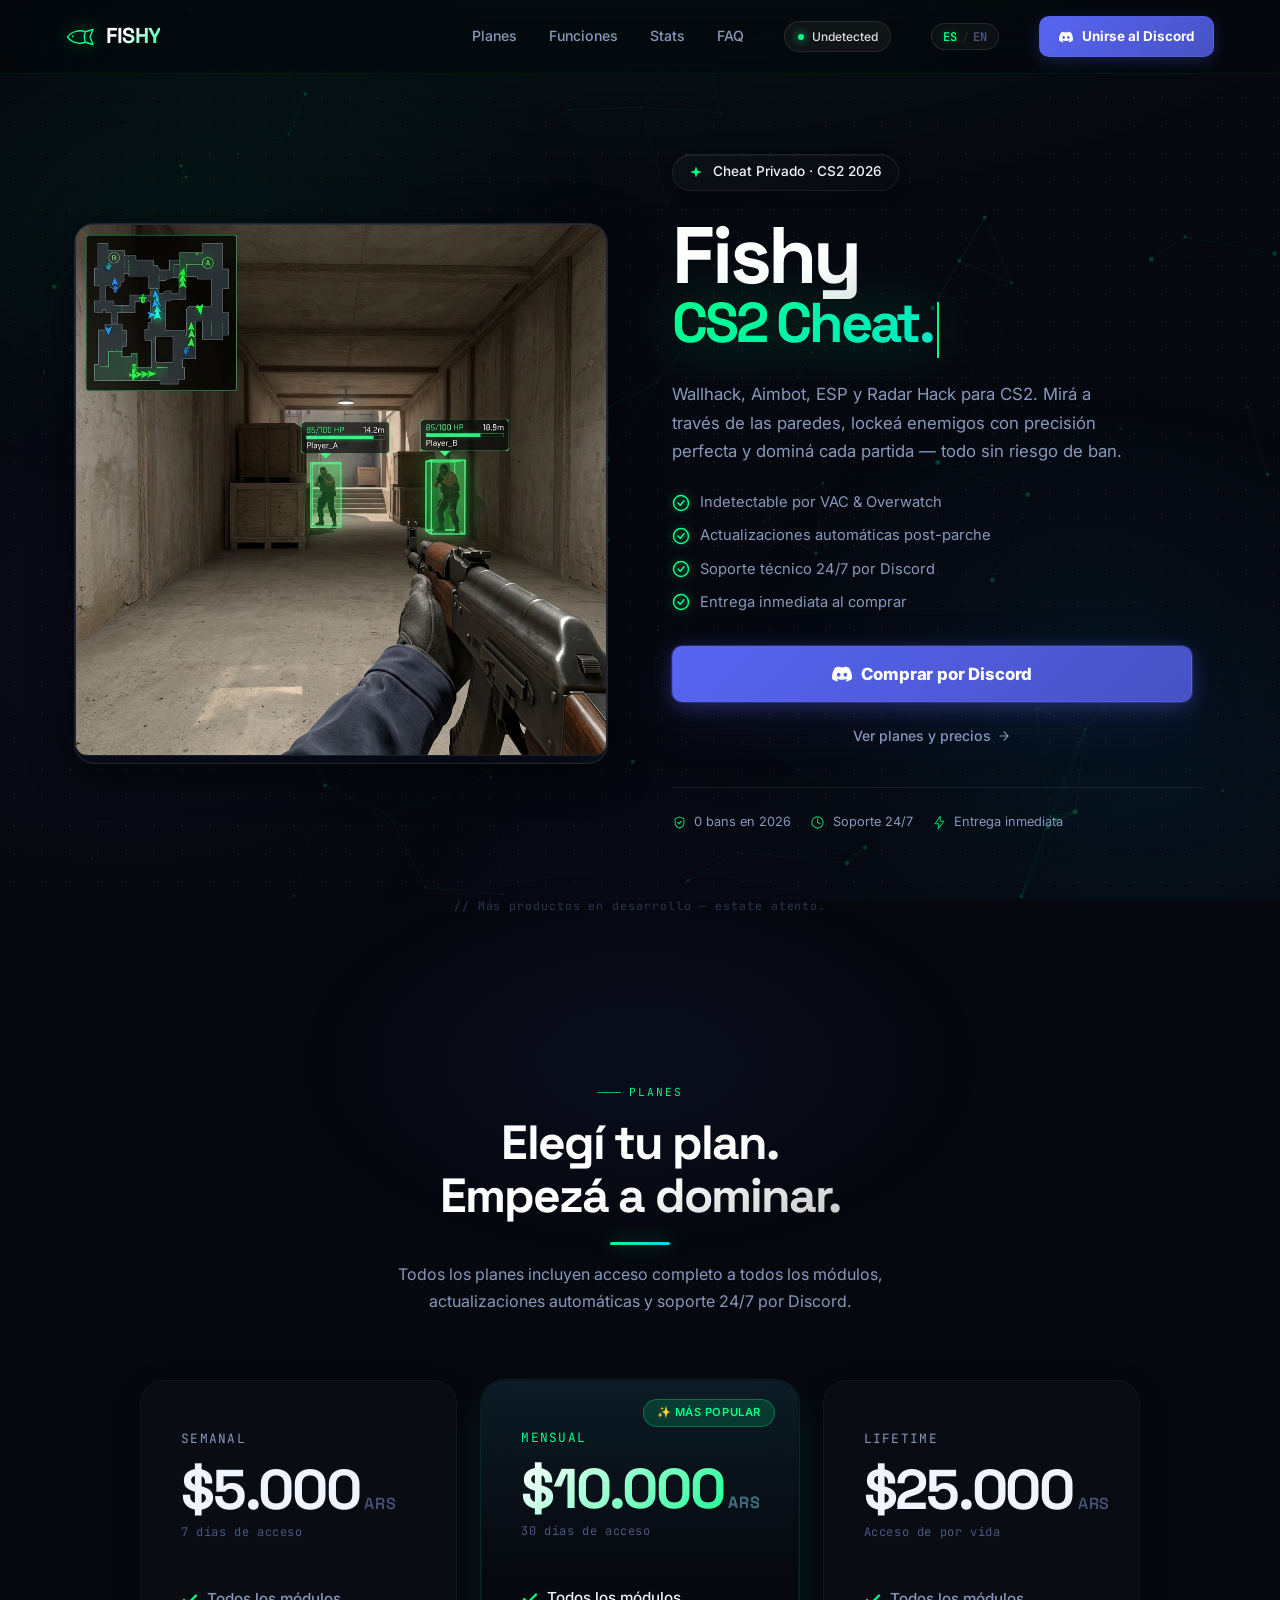
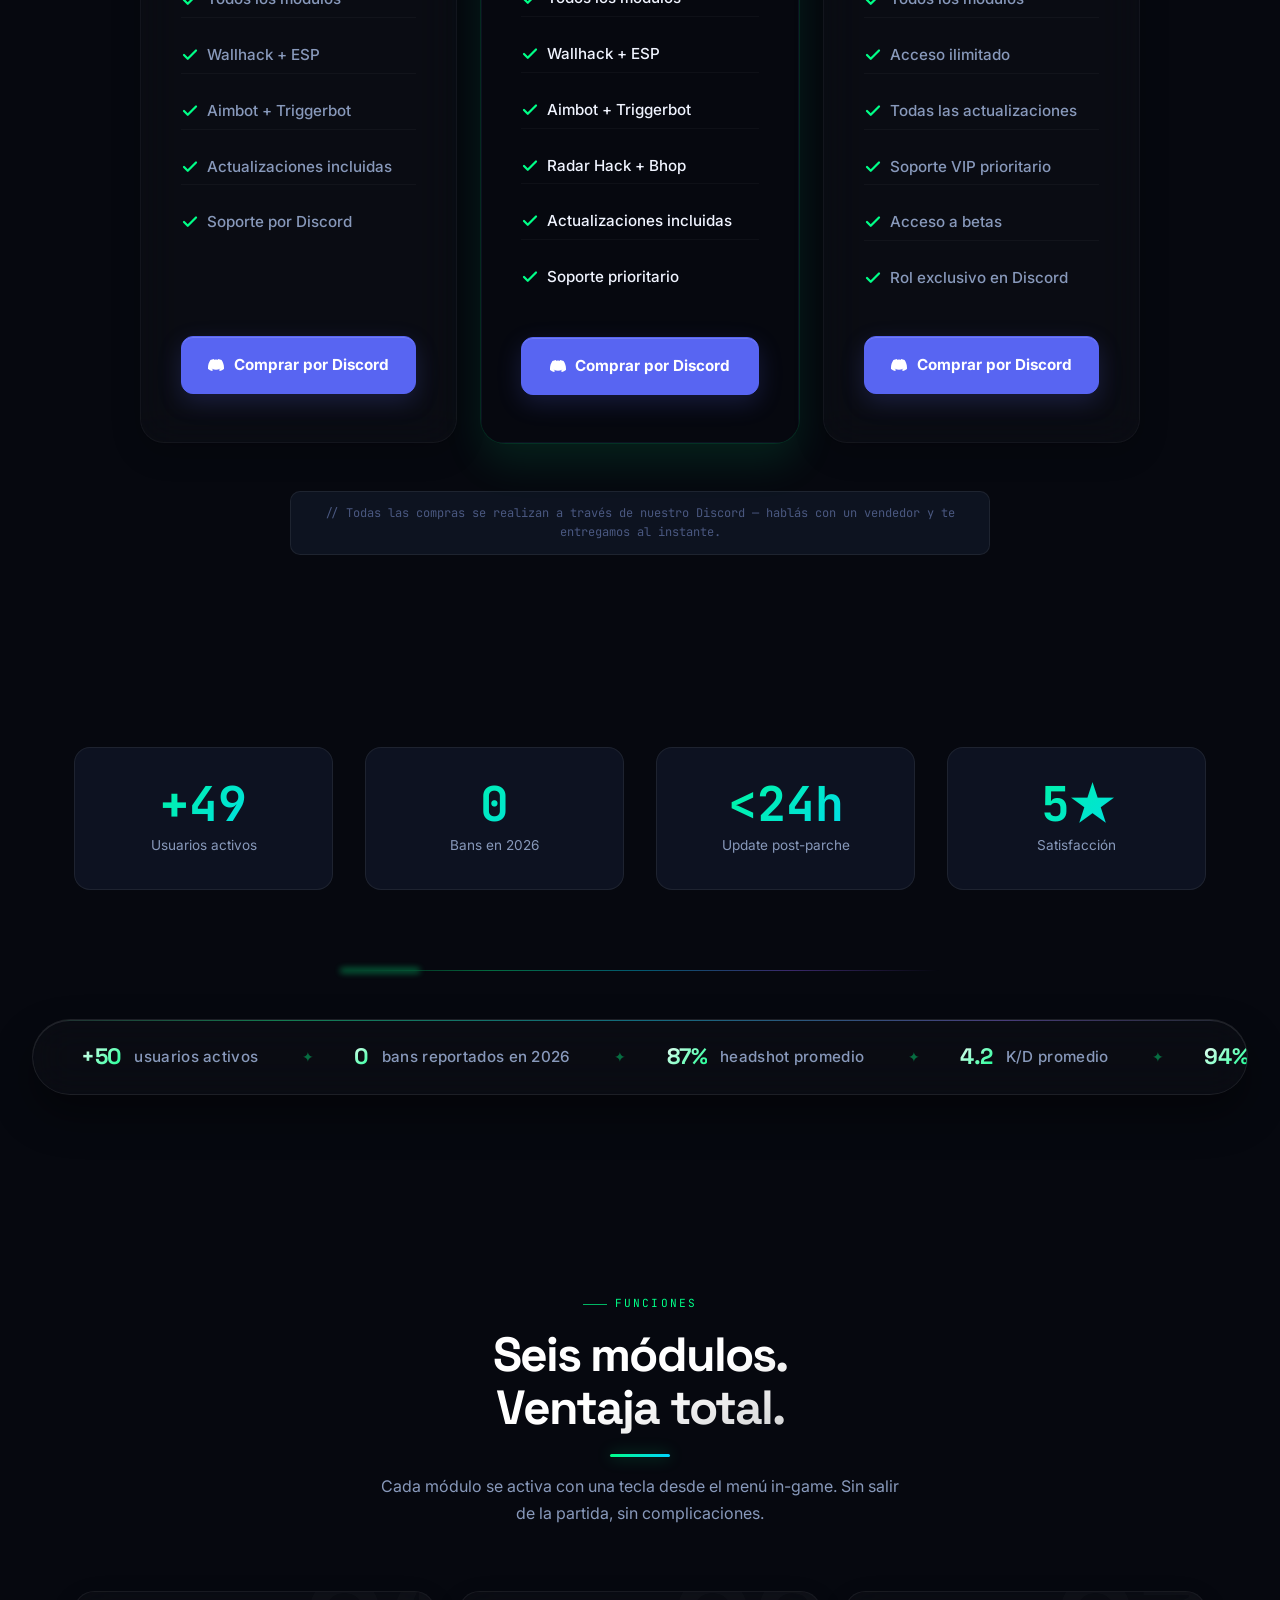
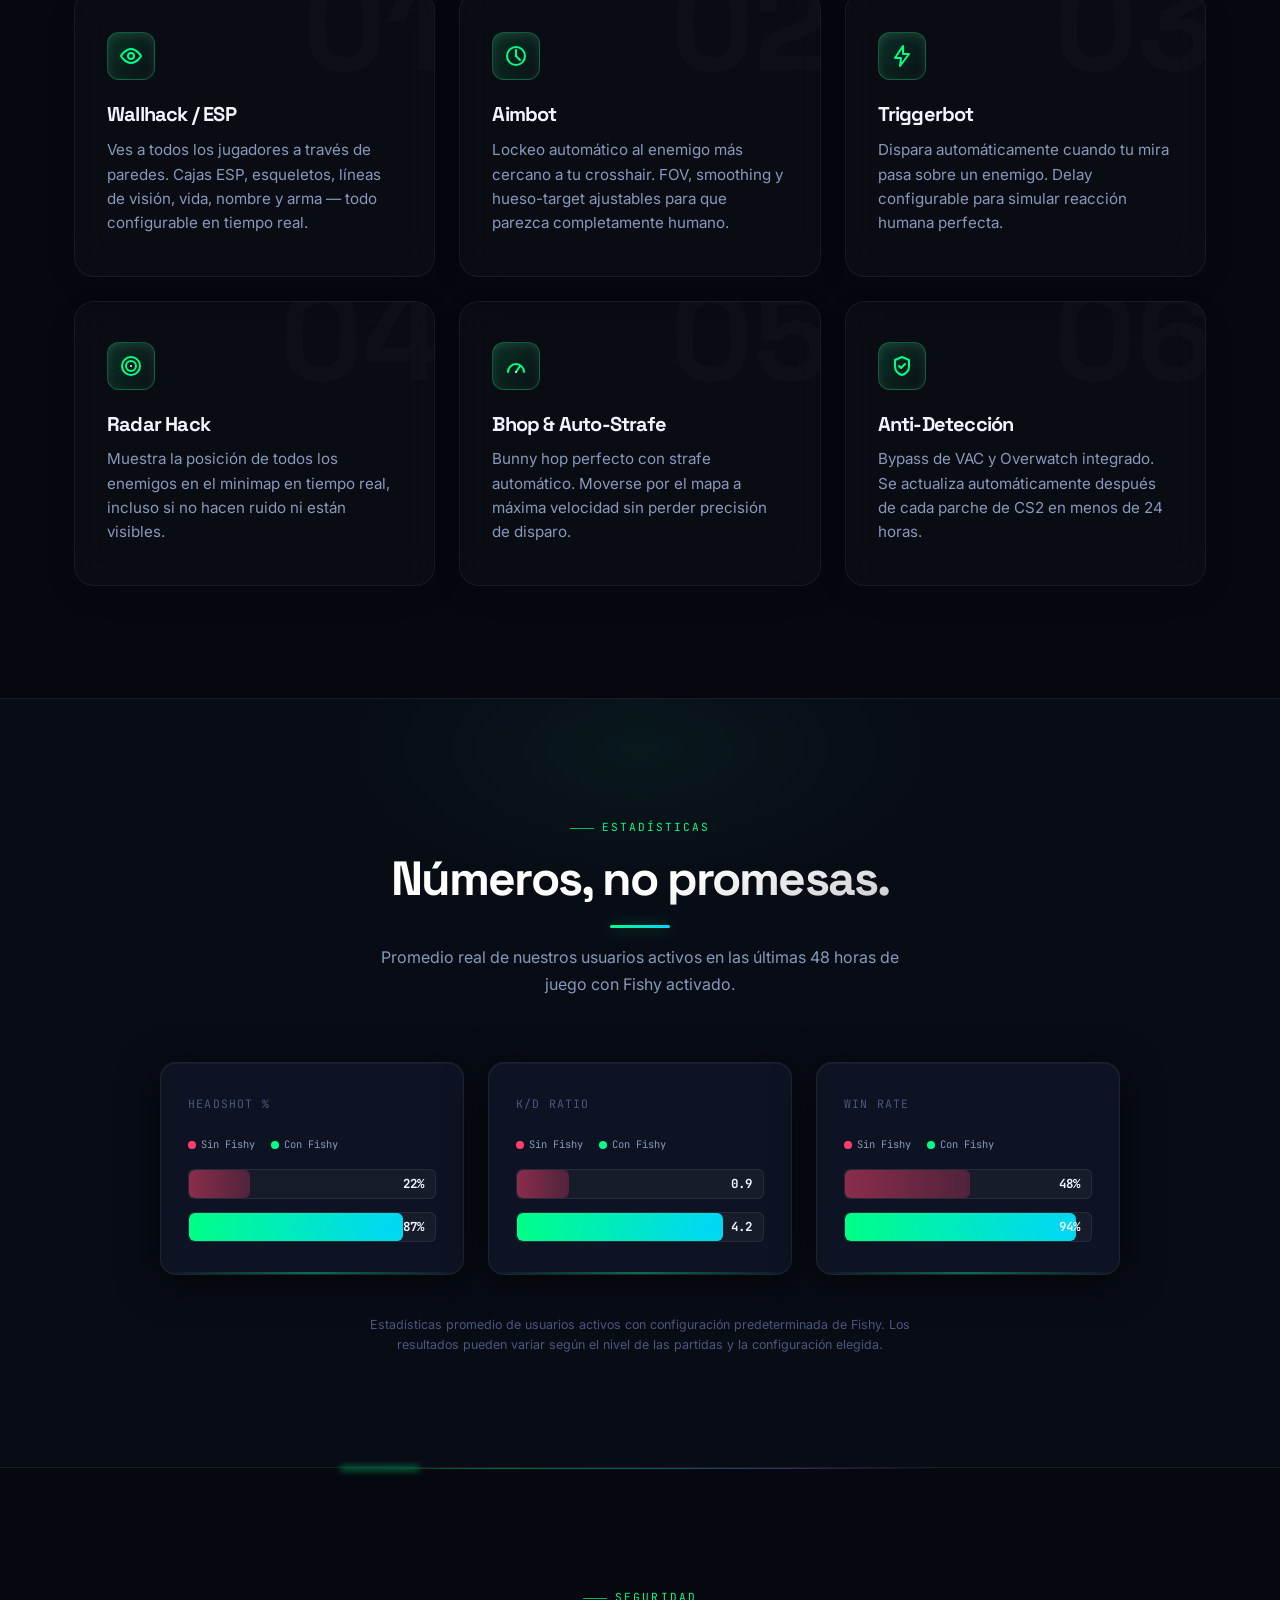
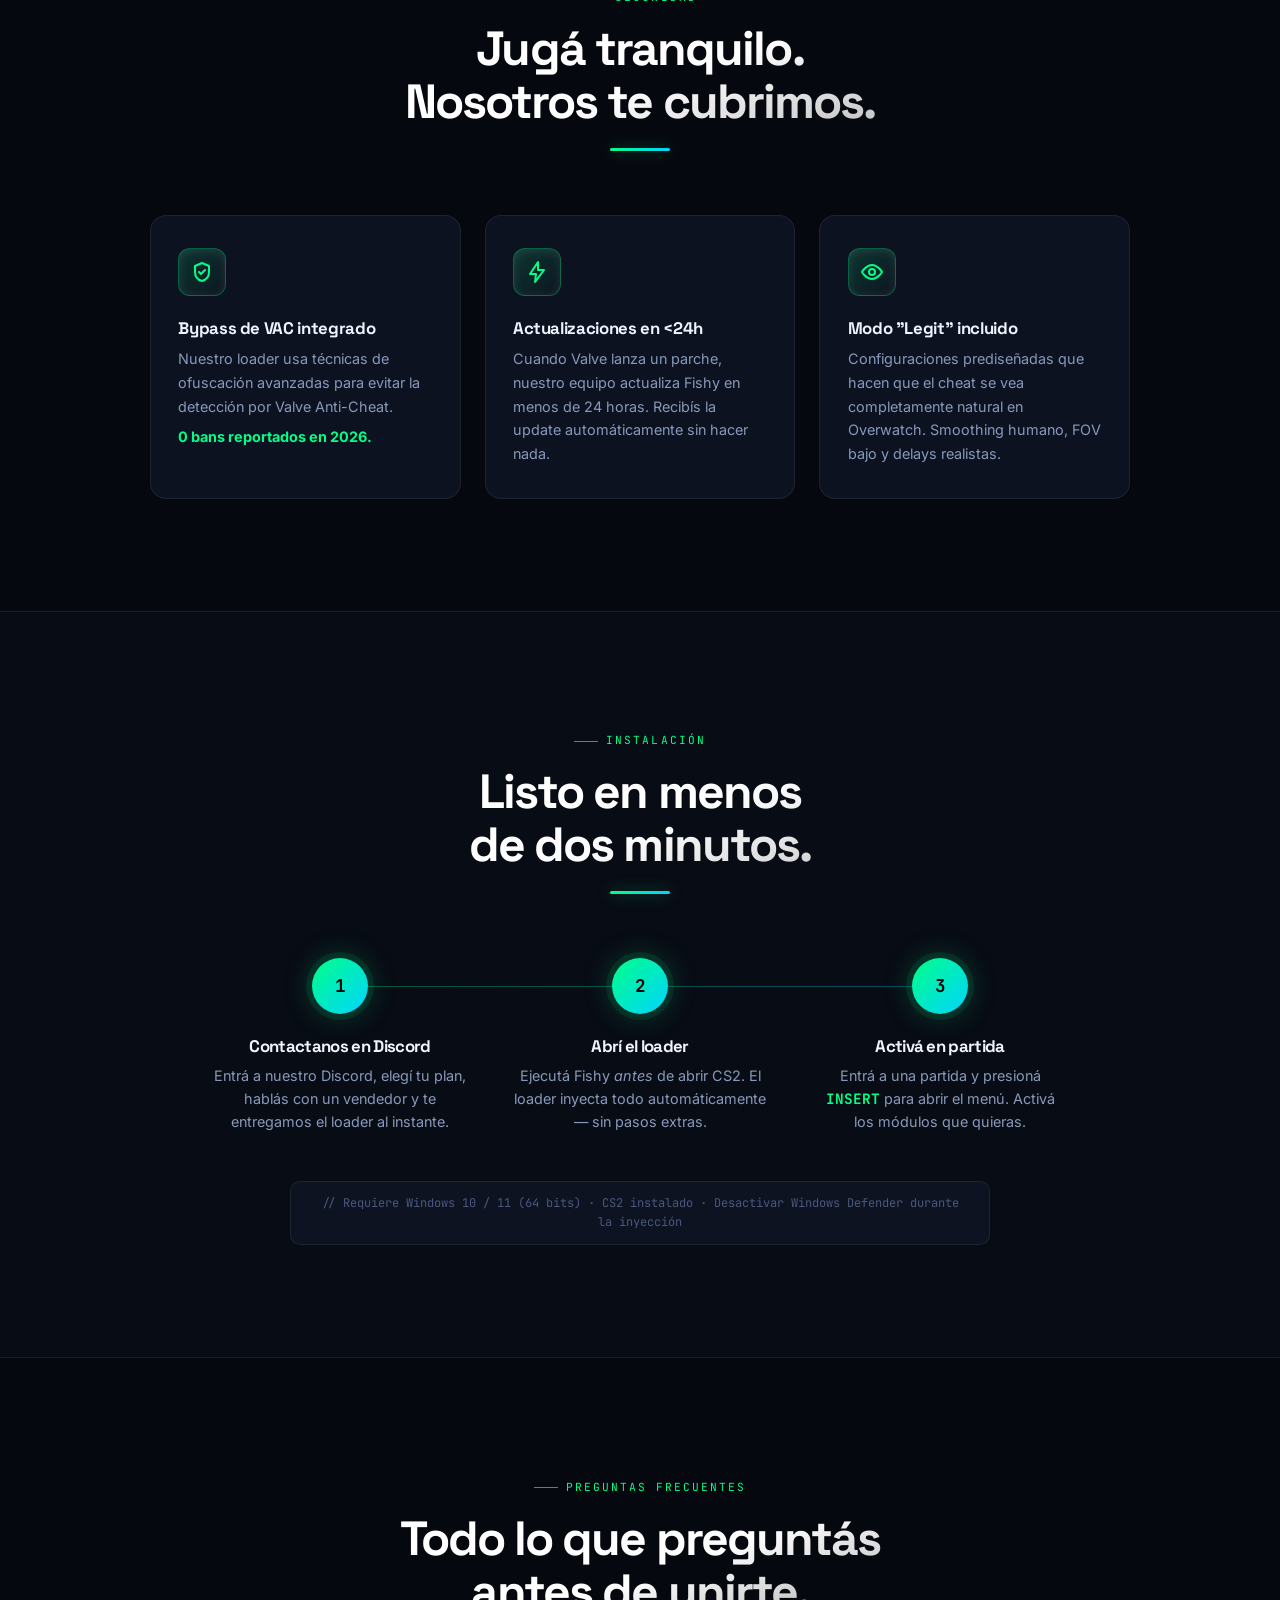
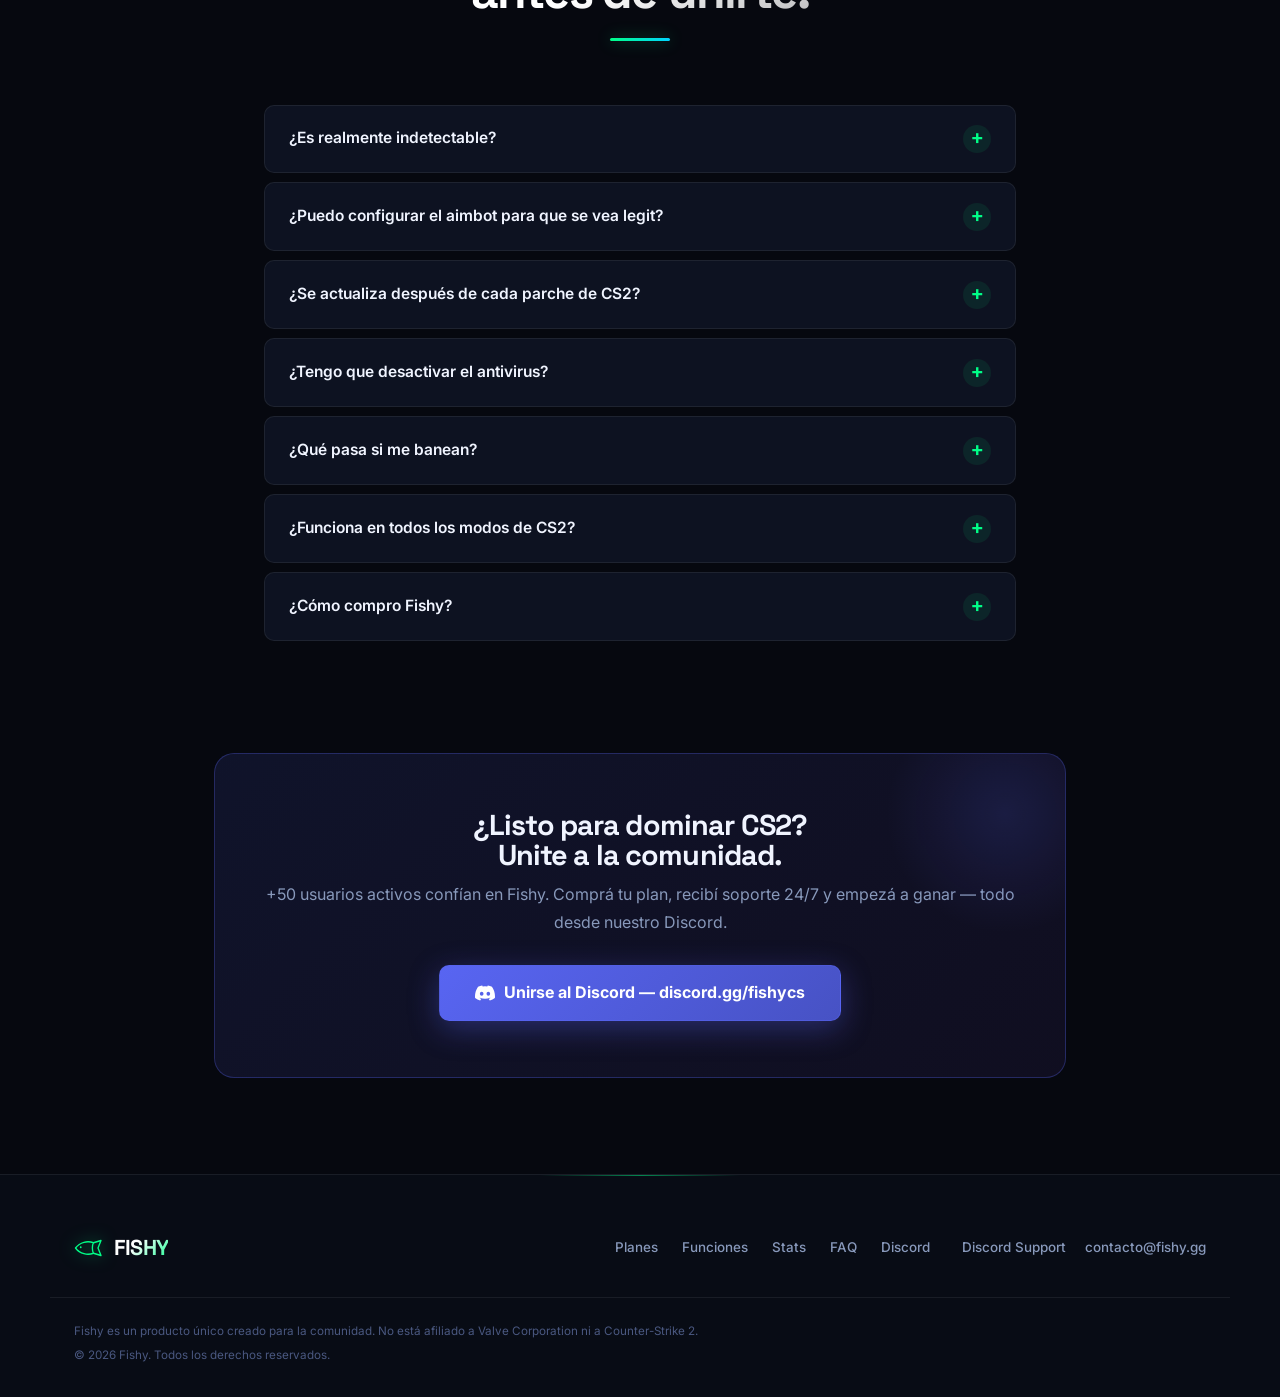
==== commit 9e0ac3a1: "mobile y traduccion" ====
--- a/index.html
+++ b/index.html
@@ -3,7 +3,7 @@
 
 <head>
   <meta charset="UTF-8">
-  <meta name="viewport" content="width=device-width, initial-scale=1.0">
+  <meta name="viewport" content="width=device-width, initial-scale=1.0, viewport-fit=cover">
   <title>Fishy — Cheat Privado para CS2 | Aimbot & Wallhack Indetectable</title>
   <meta name="description" content="Fishy: el cheat privado e indetectable para CS2. Wallhack, Aimbot, ESP, Radar Hack y más. Comprá por Discord — soporte 24/7.">
   <link rel="icon" type="image/svg+xml" href="favicon.svg">
@@ -34,17 +34,23 @@
       </a>
 
       <nav class="nav-links">
-        <a href="#planes">Planes</a>
-        <a href="#como-funciona">Funciones</a>
-        <a href="#resultados">Stats</a>
-        <a href="#preguntas">FAQ</a>
+        <a href="#planes" data-i18n="nav_planes">Planes</a>
+        <a href="#como-funciona" data-i18n="nav_funciones">Funciones</a>
+        <a href="#resultados" data-i18n="nav_stats">Stats</a>
+        <a href="#preguntas" data-i18n="nav_faq">FAQ</a>
       </nav>
 
-      <div class="nav-live-badge">Undetected</div>
+      <div class="nav-live-badge" data-i18n="nav_badge">Undetected</div>
+
+      <button class="lang-toggle" id="langToggle" aria-label="Cambiar idioma / Switch language">
+        <span class="lang-opt lang-es active">ES</span>
+        <span class="lang-divider">/</span>
+        <span class="lang-opt lang-en">EN</span>
+      </button>
 
       <a href="https://discord.gg/fishycs" target="_blank" rel="noopener" class="btn btn-discord btn-small" style="width:auto;height:auto;padding:0.55rem 1.2rem;font-size:0.84rem;">
         <svg viewBox="0 0 24 24" width="14" height="14" fill="currentColor"><path d="M20.317 4.37a19.791 19.791 0 0 0-4.885-1.515.074.074 0 0 0-.079.037c-.21.375-.444.864-.608 1.25a18.27 18.27 0 0 0-5.487 0 12.64 12.64 0 0 0-.617-1.25.077.077 0 0 0-.079-.037A19.736 19.736 0 0 0 3.677 4.37a.07.07 0 0 0-.032.027C.533 9.046-.32 13.58.099 18.057a.082.082 0 0 0 .031.057 19.9 19.9 0 0 0 5.993 3.03.078.078 0 0 0 .084-.028c.462-.63.874-1.295 1.226-1.994.021-.041.001-.09-.041-.106a13.107 13.107 0 0 1-1.872-.892.077.077 0 0 1-.008-.128 10.2 10.2 0 0 0 .372-.292.074.074 0 0 1 .077-.01c3.928 1.793 8.18 1.793 12.061 0a.074.074 0 0 1 .078.01c.12.098.246.198.373.292a.077.077 0 0 1-.006.127 12.299 12.299 0 0 1-1.873.892.077.077 0 0 0-.041.107c.36.698.772 1.362 1.225 1.993a.076.076 0 0 0 .084.028 19.839 19.839 0 0 0 6.002-3.03.077.077 0 0 0 .032-.054c.5-5.177-.838-9.674-3.549-13.66a.061.061 0 0 0-.031-.028zM8.02 15.33c-1.183 0-2.157-1.085-2.157-2.419 0-1.333.956-2.419 2.157-2.419 1.21 0 2.176 1.096 2.157 2.42 0 1.333-.956 2.418-2.157 2.418zm7.975 0c-1.183 0-2.157-1.085-2.157-2.419 0-1.333.955-2.419 2.157-2.419 1.21 0 2.176 1.096 2.157 2.42 0 1.333-.946 2.418-2.157 2.418z"/></svg>
-        Unirse al Discord
+        <span data-i18n="nav_discord">Unirse al Discord</span>
       </a>
 
       <button class="nav-toggle" id="navToggle" aria-label="Abrir menú" aria-expanded="false">
@@ -72,32 +78,32 @@
             <svg viewBox="0 0 24 24" width="14" height="14" fill="currentColor">
               <path d="M12 2l2.4 7.6L22 12l-7.6 2.4L12 22l-2.4-7.6L2 12l7.6-2.4L12 2z"/>
             </svg>
-            Cheat Privado · CS2 2026
+            <span data-i18n="hero_eyebrow">Cheat Privado · CS2 2026</span>
           </div>
 
           <h1 class="product-title">
             Fishy
-            <span class="product-title-glow">CS2 Cheat.<span class="typing-cursor"></span></span>
+            <span class="product-title-glow"><span data-i18n="hero_glow">CS2 Cheat.</span><span class="typing-cursor"></span></span>
           </h1>
 
-          <p class="product-desc">Wallhack, Aimbot, ESP y Radar Hack para CS2. Mirá a través de las paredes, lockeá enemigos con precisión perfecta y dominá cada partida — todo sin riesgo de ban.</p>
+          <p class="product-desc" data-i18n="hero_desc">Wallhack, Aimbot, ESP y Radar Hack para CS2. Mirá a través de las paredes, lockeá enemigos con precisión perfecta y dominá cada partida — todo sin riesgo de ban.</p>
 
           <ul class="check-list">
             <li>
               <svg viewBox="0 0 24 24" class="icon-check"><circle cx="12" cy="12" r="10"/><polyline points="8 12 11 15 16 9"/></svg>
-              Indetectable por VAC &amp; Overwatch
+              <span data-i18n="check_1">Indetectable por VAC &amp; Overwatch</span>
             </li>
             <li>
               <svg viewBox="0 0 24 24" class="icon-check"><circle cx="12" cy="12" r="10"/><polyline points="8 12 11 15 16 9"/></svg>
-              Actualizaciones automáticas post-parche
+              <span data-i18n="check_2">Actualizaciones automáticas post-parche</span>
             </li>
             <li>
               <svg viewBox="0 0 24 24" class="icon-check"><circle cx="12" cy="12" r="10"/><polyline points="8 12 11 15 16 9"/></svg>
-              Soporte técnico 24/7 por Discord
+              <span data-i18n="check_3">Soporte técnico 24/7 por Discord</span>
             </li>
             <li>
               <svg viewBox="0 0 24 24" class="icon-check"><circle cx="12" cy="12" r="10"/><polyline points="8 12 11 15 16 9"/></svg>
-              Entrega inmediata al comprar
+              <span data-i18n="check_4">Entrega inmediata al comprar</span>
             </li>
           </ul>
 
@@ -107,11 +113,11 @@
                 <svg viewBox="0 0 24 24" width="20" height="20" fill="currentColor">
                   <path d="M20.317 4.37a19.791 19.791 0 0 0-4.885-1.515.074.074 0 0 0-.079.037c-.21.375-.444.864-.608 1.25a18.27 18.27 0 0 0-5.487 0 12.64 12.64 0 0 0-.617-1.25.077.077 0 0 0-.079-.037A19.736 19.736 0 0 0 3.677 4.37a.07.07 0 0 0-.032.027C.533 9.046-.32 13.58.099 18.057a.082.082 0 0 0 .031.057 19.9 19.9 0 0 0 5.993 3.03.078.078 0 0 0 .084-.028c.462-.63.874-1.295 1.226-1.994.021-.041.001-.09-.041-.106a13.107 13.107 0 0 1-1.872-.892.077.077 0 0 1-.008-.128 10.2 10.2 0 0 0 .372-.292.074.074 0 0 1 .077-.01c3.928 1.793 8.18 1.793 12.061 0a.074.074 0 0 1 .078.01c.12.098.246.198.373.292a.077.077 0 0 1-.006.127 12.299 12.299 0 0 1-1.873.892.077.077 0 0 0-.041.107c.36.698.772 1.362 1.225 1.993a.076.076 0 0 0 .084.028 19.839 19.839 0 0 0 6.002-3.03.077.077 0 0 0 .032-.054c.5-5.177-.838-9.674-3.549-13.66a.061.061 0 0 0-.031-.028zM8.02 15.33c-1.183 0-2.157-1.085-2.157-2.419 0-1.333.956-2.419 2.157-2.419 1.21 0 2.176 1.096 2.157 2.42 0 1.333-.956 2.418-2.157 2.418zm7.975 0c-1.183 0-2.157-1.085-2.157-2.419 0-1.333.955-2.419 2.157-2.419 1.21 0 2.176 1.096 2.157 2.42 0 1.333-.946 2.418-2.157 2.418z"/>
                 </svg>
-                Comprar por Discord
+                <span data-i18n="btn_buy_discord">Comprar por Discord</span>
               </a>
             </div>
             <a href="#planes" class="btn-text">
-              Ver planes y precios
+              <span data-i18n="btn_see_plans">Ver planes y precios</span>
               <svg viewBox="0 0 24 24" width="14" height="14" fill="none" stroke="currentColor" stroke-width="2" stroke-linecap="round"><path d="M5 12h14M12 5l7 7-7 7"/></svg>
             </a>
           </div>
@@ -119,91 +125,91 @@
           <div class="trust-row">
             <span>
               <svg viewBox="0 0 24 24" class="icon-sm"><path d="M12 3l7 3v6c0 5-3.5 8-7 9-3.5-1-7-4-7-9V6l7-3z"/><polyline points="9 12 11 14 15 10"/></svg>
-              0 bans en 2026
+              <span data-i18n="trust_1">0 bans en 2026</span>
             </span>
             <span>
               <svg viewBox="0 0 24 24" class="icon-sm"><circle cx="12" cy="12" r="9"/><path d="M12 6v6l4 2"/></svg>
-              Soporte 24/7
+              <span data-i18n="trust_2">Soporte 24/7</span>
             </span>
             <span>
               <svg viewBox="0 0 24 24" class="icon-sm"><path d="M13 2 5 14h6l-1 8 9-12h-6z"/></svg>
-              Entrega inmediata
+              <span data-i18n="trust_3">Entrega inmediata</span>
             </span>
           </div>
         </div>
       </div>
 
-      <p class="product-more">// Más productos en desarrollo — estate atento.</p>
+      <p class="product-more" data-i18n="product_more">// Más productos en desarrollo — estate atento.</p>
     </section>
 
     <!-- ============ PRICING PLANS ============ -->
     <section class="pricing" id="planes">
       <div class="section-head">
-        <span class="eyebrow">Planes</span>
-        <h2>Elegí tu plan.<br>Empezá a dominar.</h2>
-        <p class="section-sub">Todos los planes incluyen acceso completo a todos los módulos, actualizaciones automáticas y soporte 24/7 por Discord.</p>
+        <span class="eyebrow" data-i18n="pricing_eyebrow">Planes</span>
+        <h2 data-i18n="pricing_title">Elegí tu plan.<br>Empezá a dominar.</h2>
+        <p class="section-sub" data-i18n="pricing_sub">Todos los planes incluyen acceso completo a todos los módulos, actualizaciones automáticas y soporte 24/7 por Discord.</p>
       </div>
 
       <div class="pricing-grid">
         <!-- Plan Semanal -->
         <div class="pricing-card reveal">
-          <span class="pricing-label">Semanal</span>
+          <span class="pricing-label" data-i18n="plan_weekly_title">Semanal</span>
           <div class="pricing-price">$5.000<span class="pricing-currency">ARS</span></div>
-          <span class="pricing-period">7 días de acceso</span>
+          <span class="pricing-period" data-i18n="plan_weekly_period">7 días de acceso</span>
           <ul class="pricing-features">
-            <li>Todos los módulos</li>
-            <li>Wallhack + ESP</li>
-            <li>Aimbot + Triggerbot</li>
-            <li>Actualizaciones incluidas</li>
-            <li>Soporte por Discord</li>
+            <li data-i18n="feature_all_modules">Todos los módulos</li>
+            <li data-i18n="feature_wall_esp">Wallhack + ESP</li>
+            <li data-i18n="feature_aim_trigger">Aimbot + Triggerbot</li>
+            <li data-i18n="feature_updates">Actualizaciones incluidas</li>
+            <li data-i18n="feature_discord_sup">Soporte por Discord</li>
           </ul>
           <a href="https://discord.gg/fishycs" target="_blank" rel="noopener" class="btn btn-pricing">
             <svg viewBox="0 0 24 24" width="16" height="16" fill="currentColor"><path d="M20.317 4.37a19.791 19.791 0 0 0-4.885-1.515.074.074 0 0 0-.079.037c-.21.375-.444.864-.608 1.25a18.27 18.27 0 0 0-5.487 0 12.64 12.64 0 0 0-.617-1.25.077.077 0 0 0-.079-.037A19.736 19.736 0 0 0 3.677 4.37a.07.07 0 0 0-.032.027C.533 9.046-.32 13.58.099 18.057a.082.082 0 0 0 .031.057 19.9 19.9 0 0 0 5.993 3.03.078.078 0 0 0 .084-.028c.462-.63.874-1.295 1.226-1.994.021-.041.001-.09-.041-.106a13.107 13.107 0 0 1-1.872-.892.077.077 0 0 1-.008-.128 10.2 10.2 0 0 0 .372-.292.074.074 0 0 1 .077-.01c3.928 1.793 8.18 1.793 12.061 0a.074.074 0 0 1 .078.01c.12.098.246.198.373.292a.077.077 0 0 1-.006.127 12.299 12.299 0 0 1-1.873.892.077.077 0 0 0-.041.107c.36.698.772 1.362 1.225 1.993a.076.076 0 0 0 .084.028 19.839 19.839 0 0 0 6.002-3.03.077.077 0 0 0 .032-.054c.5-5.177-.838-9.674-3.549-13.66a.061.061 0 0 0-.031-.028z"/></svg>
-            Comprar por Discord
+            <span data-i18n="btn_buy_discord">Comprar por Discord</span>
           </a>
         </div>
 
         <!-- Plan Mensual (Destacado) -->
         <div class="pricing-card pricing-card--featured reveal">
-          <span class="pricing-badge-popular">✨ Más Popular</span>
-          <span class="pricing-label">Mensual</span>
+          <span class="pricing-badge-popular" data-i18n="plan_monthly_popular">✨ Más Popular</span>
+          <span class="pricing-label" data-i18n="plan_monthly_title">Mensual</span>
           <div class="pricing-price">$10.000<span class="pricing-currency">ARS</span></div>
-          <span class="pricing-period">30 días de acceso</span>
+          <span class="pricing-period" data-i18n="plan_monthly_period">30 días de acceso</span>
           <ul class="pricing-features">
-            <li>Todos los módulos</li>
-            <li>Wallhack + ESP</li>
-            <li>Aimbot + Triggerbot</li>
-            <li>Radar Hack + Bhop</li>
-            <li>Actualizaciones incluidas</li>
-            <li>Soporte prioritario</li>
+            <li data-i18n="feature_all_modules">Todos los módulos</li>
+            <li data-i18n="feature_wall_esp">Wallhack + ESP</li>
+            <li data-i18n="feature_aim_trigger">Aimbot + Triggerbot</li>
+            <li data-i18n="feature_radar_bhop">Radar Hack + Bhop</li>
+            <li data-i18n="feature_updates">Actualizaciones incluidas</li>
+            <li data-i18n="feature_priority_sup">Soporte prioritario</li>
           </ul>
           <a href="https://discord.gg/fishycs" target="_blank" rel="noopener" class="btn btn-pricing btn-pricing--featured">
             <svg viewBox="0 0 24 24" width="16" height="16" fill="currentColor"><path d="M20.317 4.37a19.791 19.791 0 0 0-4.885-1.515.074.074 0 0 0-.079.037c-.21.375-.444.864-.608 1.25a18.27 18.27 0 0 0-5.487 0 12.64 12.64 0 0 0-.617-1.25.077.077 0 0 0-.079-.037A19.736 19.736 0 0 0 3.677 4.37a.07.07 0 0 0-.032.027C.533 9.046-.32 13.58.099 18.057a.082.082 0 0 0 .031.057 19.9 19.9 0 0 0 5.993 3.03.078.078 0 0 0 .084-.028c.462-.63.874-1.295 1.226-1.994.021-.041.001-.09-.041-.106a13.107 13.107 0 0 1-1.872-.892.077.077 0 0 1-.008-.128 10.2 10.2 0 0 0 .372-.292.074.074 0 0 1 .077-.01c3.928 1.793 8.18 1.793 12.061 0a.074.074 0 0 1 .078.01c.12.098.246.198.373.292a.077.077 0 0 1-.006.127 12.299 12.299 0 0 1-1.873.892.077.077 0 0 0-.041.107c.36.698.772 1.362 1.225 1.993a.076.076 0 0 0 .084.028 19.839 19.839 0 0 0 6.002-3.03.077.077 0 0 0 .032-.054c.5-5.177-.838-9.674-3.549-13.66a.061.061 0 0 0-.031-.028z"/></svg>
-            Comprar por Discord
+            <span data-i18n="btn_buy_discord">Comprar por Discord</span>
           </a>
         </div>
 
         <!-- Plan Lifetime -->
         <div class="pricing-card reveal">
-          <span class="pricing-label">Lifetime</span>
+          <span class="pricing-label" data-i18n="plan_lifetime_title">Lifetime</span>
           <div class="pricing-price">$25.000<span class="pricing-currency">ARS</span></div>
-          <span class="pricing-period">Acceso de por vida</span>
+          <span class="pricing-period" data-i18n="plan_lifetime_period">Acceso de por vida</span>
           <ul class="pricing-features">
-            <li>Todos los módulos</li>
-            <li>Acceso ilimitado</li>
-            <li>Todas las actualizaciones</li>
-            <li>Soporte VIP prioritario</li>
-            <li>Acceso a betas</li>
-            <li>Rol exclusivo en Discord</li>
+            <li data-i18n="feature_all_modules">Todos los módulos</li>
+            <li data-i18n="feature_unlimited">Acceso ilimitado</li>
+            <li data-i18n="feature_all_updates">Todas las actualizaciones</li>
+            <li data-i18n="feature_vip_sup">Soporte VIP prioritario</li>
+            <li data-i18n="feature_betas">Acceso a betas</li>
+            <li data-i18n="feature_role">Rol exclusivo en Discord</li>
           </ul>
           <a href="https://discord.gg/fishycs" target="_blank" rel="noopener" class="btn btn-pricing">
             <svg viewBox="0 0 24 24" width="16" height="16" fill="currentColor"><path d="M20.317 4.37a19.791 19.791 0 0 0-4.885-1.515.074.074 0 0 0-.079.037c-.21.375-.444.864-.608 1.25a18.27 18.27 0 0 0-5.487 0 12.64 12.64 0 0 0-.617-1.25.077.077 0 0 0-.079-.037A19.736 19.736 0 0 0 3.677 4.37a.07.07 0 0 0-.032.027C.533 9.046-.32 13.58.099 18.057a.082.082 0 0 0 .031.057 19.9 19.9 0 0 0 5.993 3.03.078.078 0 0 0 .084-.028c.462-.63.874-1.295 1.226-1.994.021-.041.001-.09-.041-.106a13.107 13.107 0 0 1-1.872-.892.077.077 0 0 1-.008-.128 10.2 10.2 0 0 0 .372-.292.074.074 0 0 1 .077-.01c3.928 1.793 8.18 1.793 12.061 0a.074.074 0 0 1 .078.01c.12.098.246.198.373.292a.077.077 0 0 1-.006.127 12.299 12.299 0 0 1-1.873.892.077.077 0 0 0-.041.107c.36.698.772 1.362 1.225 1.993a.076.076 0 0 0 .084.028 19.839 19.839 0 0 0 6.002-3.03.077.077 0 0 0 .032-.054c.5-5.177-.838-9.674-3.549-13.66a.061.061 0 0 0-.031-.028z"/></svg>
-            Comprar por Discord
+            <span data-i18n="btn_buy_discord">Comprar por Discord</span>
           </a>
         </div>
       </div>
 
-      <p class="pricing-note">// Todas las compras se realizan a través de nuestro Discord — hablás con un vendedor y te entregamos al instante.</p>
+      <p class="pricing-note" data-i18n="pricing_note">// Todas las compras se realizan a través de nuestro Discord — hablás con un vendedor y te entregamos al instante.</p>
     </section>
 
     <!-- ============ STATS BIG COUNTERS ============ -->
@@ -211,19 +217,19 @@
       <div class="stats-big-grid">
         <div class="stats-big-item reveal">
           <div class="counter-value" data-target="50" data-prefix="+" data-suffix="">0</div>
-          <div class="counter-label">Usuarios activos</div>
+          <div class="counter-label" data-i18n="stat_users">Usuarios activos</div>
         </div>
         <div class="stats-big-item reveal">
           <div class="counter-value" data-target="0">0</div>
-          <div class="counter-label">Bans en 2026</div>
+          <div class="counter-label" data-i18n="stat_bans">Bans en 2026</div>
         </div>
         <div class="stats-big-item reveal">
           <div class="counter-value" data-target="24" data-prefix="<" data-suffix="h">0</div>
-          <div class="counter-label">Update post-parche</div>
+          <div class="counter-label" data-i18n="stat_update">Update post-parche</div>
         </div>
         <div class="stats-big-item reveal">
           <div class="counter-value" data-target="5" data-suffix="★">0</div>
-          <div class="counter-label">Satisfacción</div>
+          <div class="counter-label" data-i18n="stat_satisfaction">Satisfacción</div>
         </div>
       </div>
     </section>
@@ -234,32 +240,32 @@
     <div class="stats-strip">
       <div class="stats-strip-inner">
         <!-- First set -->
-        <div class="stat-item"><strong>+50</strong> usuarios activos</div>
-        <div class="stat-item"><strong>0</strong> bans reportados en 2026</div>
-        <div class="stat-item"><strong>87%</strong> headshot promedio</div>
-        <div class="stat-item"><strong>4.2</strong> K/D promedio</div>
-        <div class="stat-item"><strong>94%</strong> win rate</div>
-        <div class="stat-item"><strong>&lt;24h</strong> tiempo de actualización post-parche</div>
-        <div class="stat-item"><strong>5 ★</strong> satisfacción de usuarios</div>
-        <div class="stat-item"><strong>⚡</strong> Descarga inmediata tras el pago</div>
+        <div class="stat-item"><strong>+50</strong> <span data-i18n="strip_users">usuarios activos</span></div>
+        <div class="stat-item"><strong>0</strong> <span data-i18n="strip_bans">bans reportados en 2026</span></div>
+        <div class="stat-item"><strong>87%</strong> <span data-i18n="strip_headshot">headshot promedio</span></div>
+        <div class="stat-item"><strong>4.2</strong> <span data-i18n="strip_kd">K/D promedio</span></div>
+        <div class="stat-item"><strong>94%</strong> <span data-i18n="strip_winrate">win rate</span></div>
+        <div class="stat-item"><strong>&lt;24h</strong> <span data-i18n="strip_updatetime">tiempo de actualización post-parche</span></div>
+        <div class="stat-item"><strong>5 ★</strong> <span data-i18n="strip_satisfaction">satisfacción de usuarios</span></div>
+        <div class="stat-item"><strong>⚡</strong> <span data-i18n="strip_instant">Descarga inmediata tras el pago</span></div>
         <!-- Repeat for seamless loop -->
-        <div class="stat-item"><strong>+50</strong> usuarios activos</div>
-        <div class="stat-item"><strong>0</strong> bans reportados en 2026</div>
-        <div class="stat-item"><strong>87%</strong> headshot promedio</div>
-        <div class="stat-item"><strong>4.2</strong> K/D promedio</div>
-        <div class="stat-item"><strong>94%</strong> win rate</div>
-        <div class="stat-item"><strong>&lt;24h</strong> tiempo de actualización post-parche</div>
-        <div class="stat-item"><strong>5 ★</strong> satisfacción de usuarios</div>
-        <div class="stat-item"><strong>⚡</strong> Descarga inmediata tras el pago</div>
+        <div class="stat-item"><strong>+50</strong> <span data-i18n="strip_users">usuarios activos</span></div>
+        <div class="stat-item"><strong>0</strong> <span data-i18n="strip_bans">bans reportados en 2026</span></div>
+        <div class="stat-item"><strong>87%</strong> <span data-i18n="strip_headshot">headshot promedio</span></div>
+        <div class="stat-item"><strong>4.2</strong> <span data-i18n="strip_kd">K/D promedio</span></div>
+        <div class="stat-item"><strong>94%</strong> <span data-i18n="strip_winrate">win rate</span></div>
+        <div class="stat-item"><strong>&lt;24h</strong> <span data-i18n="strip_updatetime">tiempo de actualización post-parche</span></div>
+        <div class="stat-item"><strong>5 ★</strong> <span data-i18n="strip_satisfaction">satisfacción de usuarios</span></div>
+        <div class="stat-item"><strong>⚡</strong> <span data-i18n="strip_instant">Descarga inmediata tras el pago</span></div>
       </div>
     </div>
 
     <!-- ============ FEATURES ============ -->
     <section class="features" id="como-funciona">
       <div class="section-head">
-        <span class="eyebrow">Funciones</span>
-        <h2>Seis módulos.<br>Ventaja total.</h2>
-        <p class="section-sub">Cada módulo se activa con una tecla desde el menú in-game. Sin salir de la partida, sin complicaciones.</p>
+        <span class="eyebrow" data-i18n="features_eyebrow">Funciones</span>
+        <h2 data-i18n="features_title">Seis módulos.<br>Ventaja total.</h2>
+        <p class="section-sub" data-i18n="features_sub">Cada módulo se activa con una tecla desde el menú in-game. Sin salir de la partida, sin complicaciones.</p>
       </div>
 
       <div class="feature-grid">
@@ -271,8 +277,8 @@
               <circle cx="12" cy="12" r="3"/>
             </svg>
           </div>
-          <h3>Wallhack / ESP</h3>
-          <p>Ves a todos los jugadores a través de paredes. Cajas ESP, esqueletos, líneas de visión, vida, nombre y arma — todo configurable en tiempo real.</p>
+          <h3 data-i18n="f1_title">Wallhack / ESP</h3>
+          <p data-i18n="f1_desc">Ves a todos los jugadores a través de paredes. Cajas ESP, esqueletos, líneas de visión, vida, nombre y arma — todo configurable en tiempo real.</p>
         </article>
 
         <article class="feature-card reveal">
@@ -284,8 +290,8 @@
               <line x1="12" y1="12" x2="16" y2="16"/>
             </svg>
           </div>
-          <h3>Aimbot</h3>
-          <p>Lockeo automático al enemigo más cercano a tu crosshair. FOV, smoothing y hueso-target ajustables para que parezca completamente humano.</p>
+          <h3 data-i18n="f2_title">Aimbot</h3>
+          <p data-i18n="f2_desc">Lockeo automático al enemigo más cercano a tu crosshair. FOV, smoothing y hueso-target ajustables para que parezca completamente humano.</p>
         </article>
 
         <article class="feature-card reveal">
@@ -295,8 +301,8 @@
               <path d="M13 2 5 14h6l-1 8 9-12h-6z"/>
             </svg>
           </div>
-          <h3>Triggerbot</h3>
-          <p>Dispara automáticamente cuando tu mira pasa sobre un enemigo. Delay configurable para simular reacción humana perfecta.</p>
+          <h3 data-i18n="f3_title">Triggerbot</h3>
+          <p data-i18n="f3_desc">Dispara automáticamente cuando tu mira pasa sobre un enemigo. Delay configurable para simular reacción humana perfecta.</p>
         </article>
 
         <article class="feature-card reveal">
@@ -308,8 +314,8 @@
               <circle cx="12" cy="12" r="1" fill="currentColor" stroke="none"/>
             </svg>
           </div>
-          <h3>Radar Hack</h3>
-          <p>Muestra la posición de todos los enemigos en el minimap en tiempo real, incluso si no hacen ruido ni están visibles.</p>
+          <h3 data-i18n="f4_title">Radar Hack</h3>
+          <p data-i18n="f4_desc">Muestra la posición de todos los enemigos en el minimap en tiempo real, incluso si no hacen ruido ni están visibles.</p>
         </article>
 
         <article class="feature-card reveal">
@@ -321,8 +327,8 @@
               <circle cx="12" cy="18" r="1" fill="currentColor" stroke="none"/>
             </svg>
           </div>
-          <h3>Bhop &amp; Auto-Strafe</h3>
-          <p>Bunny hop perfecto con strafe automático. Moverse por el mapa a máxima velocidad sin perder precisión de disparo.</p>
+          <h3 data-i18n="f5_title">Bhop &amp; Auto-Strafe</h3>
+          <p data-i18n="f5_desc">Bunny hop perfecto con strafe automático. Moverse por el mapa a máxima velocidad sin perder precisión de disparo.</p>
         </article>
 
         <article class="feature-card reveal">
@@ -333,8 +339,8 @@
               <polyline points="9 12 11 14 15 10"/>
             </svg>
           </div>
-          <h3>Anti-Detección</h3>
-          <p>Bypass de VAC y Overwatch integrado. Se actualiza automáticamente después de cada parche de CS2 en menos de 24 horas.</p>
+          <h3 data-i18n="f6_title">Anti-Detección</h3>
+          <p data-i18n="f6_desc">Bypass de VAC y Overwatch integrado. Se actualiza automáticamente después de cada parche de CS2 en menos de 24 horas.</p>
         </article>
       </div>
     </section>
@@ -342,17 +348,17 @@
     <!-- ============ RESULTADOS ============ -->
     <section class="benchmarks" id="resultados">
       <div class="section-head">
-        <span class="eyebrow">Estadísticas</span>
-        <h2>Números, no promesas.</h2>
-        <p class="section-sub">Promedio real de nuestros usuarios activos en las últimas 48 horas de juego con Fishy activado.</p>
+        <span class="eyebrow" data-i18n="stats_eyebrow">Estadísticas</span>
+        <h2 data-i18n="stats_title">Números, no promesas.</h2>
+        <p class="section-sub" data-i18n="stats_sub">Promedio real de nuestros usuarios activos en las últimas 48 horas de juego con Fishy activado.</p>
       </div>
 
       <div class="bench-grid">
         <div class="bench-card reveal">
           <span class="bench-label">Headshot %</span>
           <div class="bench-legend">
-            <span><span class="bench-legend-dot before"></span>Sin Fishy</span>
-            <span><span class="bench-legend-dot after"></span>Con Fishy</span>
+            <span><span class="bench-legend-dot before"></span><span data-i18n="bench_without">Sin Fishy</span></span>
+            <span><span class="bench-legend-dot after"></span><span data-i18n="bench_with">Con Fishy</span></span>
           </div>
           <div class="bench-bars">
             <div class="bench-bar">
@@ -369,8 +375,8 @@
         <div class="bench-card reveal">
           <span class="bench-label">K/D Ratio</span>
           <div class="bench-legend">
-            <span><span class="bench-legend-dot before"></span>Sin Fishy</span>
-            <span><span class="bench-legend-dot after"></span>Con Fishy</span>
+            <span><span class="bench-legend-dot before"></span><span data-i18n="bench_without">Sin Fishy</span></span>
+            <span><span class="bench-legend-dot after"></span><span data-i18n="bench_with">Con Fishy</span></span>
           </div>
           <div class="bench-bars">
             <div class="bench-bar">
@@ -387,8 +393,8 @@
         <div class="bench-card reveal">
           <span class="bench-label">Win Rate</span>
           <div class="bench-legend">
-            <span><span class="bench-legend-dot before"></span>Sin Fishy</span>
-            <span><span class="bench-legend-dot after"></span>Con Fishy</span>
+            <span><span class="bench-legend-dot before"></span><span data-i18n="bench_without">Sin Fishy</span></span>
+            <span><span class="bench-legend-dot after"></span><span data-i18n="bench_with">Con Fishy</span></span>
           </div>
           <div class="bench-bars">
             <div class="bench-bar">
@@ -402,7 +408,7 @@
           </div>
         </div>
       </div>
-      <p class="bench-disclaimer">Estadísticas promedio de usuarios activos con configuración predeterminada de Fishy. Los resultados pueden variar según el nivel de las partidas y la configuración elegida.</p>
+      <p class="bench-disclaimer" data-i18n="bench_disclaimer">Estadísticas promedio de usuarios activos con configuración predeterminada de Fishy. Los resultados pueden variar según el nivel de las partidas y la configuración elegida.</p>
     </section>
 
     <div class="section-separator"></div>
@@ -410,8 +416,8 @@
     <!-- ============ TRUST / SECURITY ============ -->
     <section class="trust">
       <div class="section-head">
-        <span class="eyebrow">Seguridad</span>
-        <h2>Jugá tranquilo.<br>Nosotros te cubrimos.</h2>
+        <span class="eyebrow" data-i18n="trust_eyebrow">Seguridad</span>
+        <h2 data-i18n="trust_title">Jugá tranquilo.<br>Nosotros te cubrimos.</h2>
       </div>
 
       <div class="trust-grid">
@@ -422,8 +428,8 @@
               <polyline points="9 12 11 14 15 10"/>
             </svg>
           </div>
-          <h3>Bypass de VAC integrado</h3>
-          <p>Nuestro loader usa técnicas de ofuscación avanzadas para evitar la detección por Valve Anti-Cheat.<br><strong style="color:var(--teal); display: inline-block; margin-top: 0.4rem; white-space: nowrap;">0 bans reportados en 2026.</strong></p>
+          <h3 data-i18n="t1_title">Bypass de VAC integrado</h3>
+          <p data-i18n="t1_desc">Nuestro loader usa técnicas de ofuscación avanzadas para evitar la detección por Valve Anti-Cheat.<br><strong style="color:var(--teal); display: inline-block; margin-top: 0.4rem; white-space: nowrap;">0 bans reportados en 2026.</strong></p>
         </div>
 
         <div class="trust-item reveal">
@@ -432,8 +438,8 @@
               <path d="M13 2 5 14h6l-1 8 9-12h-6z"/>
             </svg>
           </div>
-          <h3>Actualizaciones en &lt;24h</h3>
-          <p>Cuando Valve lanza un parche, nuestro equipo actualiza Fishy en menos de 24 horas. Recibís la update automáticamente sin hacer nada.</p>
+          <h3 data-i18n="t2_title">Actualizaciones en &lt;24h</h3>
+          <p data-i18n="t2_desc">Cuando Valve lanza un parche, nuestro equipo actualiza Fishy en menos de 24 horas. Recibís la update automáticamente sin hacer nada.</p>
         </div>
 
         <div class="trust-item reveal">
@@ -443,8 +449,8 @@
               <circle cx="12" cy="12" r="3"/>
             </svg>
           </div>
-          <h3>Modo "Legit" incluido</h3>
-          <p>Configuraciones prediseñadas que hacen que el cheat se vea completamente natural en Overwatch. Smoothing humano, FOV bajo y delays realistas.</p>
+          <h3 data-i18n="t3_title">Modo "Legit" incluido</h3>
+          <p data-i18n="t3_desc">Configuraciones prediseñadas que hacen que el cheat se vea completamente natural en Overwatch. Smoothing humano, FOV bajo y delays realistas.</p>
         </div>
       </div>
     </section>
@@ -452,72 +458,72 @@
     <!-- ============ REQUISITOS / HOW IT WORKS ============ -->
     <section class="requirements">
       <div class="section-head">
-        <span class="eyebrow">Instalación</span>
-        <h2>Listo en menos<br>de dos minutos.</h2>
+        <span class="eyebrow" data-i18n="req_eyebrow">Instalación</span>
+        <h2 data-i18n="req_title">Listo en menos<br>de dos minutos.</h2>
       </div>
 
       <div class="req-grid">
         <div class="req-step reveal">
           <span class="req-num">1</span>
-          <h3>Contactanos en Discord</h3>
-          <p>Entrá a nuestro Discord, elegí tu plan, hablás con un vendedor y te entregamos el loader al instante.</p>
+          <h3 data-i18n="r1_title">Contactanos en Discord</h3>
+          <p data-i18n="r1_desc">Entrá a nuestro Discord, elegí tu plan, hablás con un vendedor y te entregamos el loader al instante.</p>
         </div>
         <div class="req-step reveal">
           <span class="req-num">2</span>
-          <h3>Abrí el loader</h3>
-          <p>Ejecutá Fishy <em>antes</em> de abrir CS2. El loader inyecta todo automáticamente — sin pasos extras.</p>
+          <h3 data-i18n="r2_title">Abrí el loader</h3>
+          <p data-i18n="r2_desc">Ejecutá Fishy <em>antes</em> de abrir CS2. El loader inyecta todo automáticamente — sin pasos extras.</p>
         </div>
         <div class="req-step reveal">
           <span class="req-num">3</span>
-          <h3>Activá en partida</h3>
-          <p>Entrá a una partida y presioná <strong style="color:var(--teal);font-family:var(--font-mono)">INSERT</strong> para abrir el menú. Activá los módulos que quieras.</p>
-        </div>
-      </div>
-
-      <p class="req-specs">// Requiere Windows 10 / 11 (64 bits) · CS2 instalado · Desactivar Windows Defender durante la inyección</p>
+          <h3 data-i18n="r3_title">Activá en partida</h3>
+          <p data-i18n="r3_desc">Entrá a una partida y presioná <strong style="color:var(--teal);font-family:var(--font-mono)">INSERT</strong> para abrir el menú. Activá los módulos que quieras.</p>
+        </div>
+      </div>
+
+      <p class="req-specs" data-i18n="req_specs">// Requiere Windows 10 / 11 (64 bits) · CS2 instalado · Desactivar Windows Defender durante la inyección</p>
     </section>
 
     <!-- ============ FAQ ============ -->
     <section class="faq" id="preguntas">
       <div class="section-head">
-        <span class="eyebrow">Preguntas frecuentes</span>
-        <h2>Todo lo que preguntás<br>antes de unirte.</h2>
+        <span class="eyebrow" data-i18n="faq_eyebrow">Preguntas frecuentes</span>
+        <h2 data-i18n="faq_title">Todo lo que preguntás<br>antes de unirte.</h2>
       </div>
 
       <div class="faq-list">
         <details class="faq-item">
-          <summary>¿Es realmente indetectable?</summary>
-          <p>Sí. Fishy usa un sistema de inyección que evita la detección por VAC y Overwatch. Desde su lanzamiento en 2026, <strong style="color:var(--teal)">no hubo un solo ban reportado</strong> entre nuestros usuarios con la configuración predeterminada.</p>
-        </details>
-
-        <details class="faq-item">
-          <summary>¿Puedo configurar el aimbot para que se vea legit?</summary>
-          <p>Sí. Podés ajustar el FOV (campo de visión del aimbot), el smoothing (suavidad del movimiento), el hueso objetivo y agregar un delay de reacción humano. Tenemos presets <em>"Legit"</em> y <em>"Rage"</em> listos para usar.</p>
-        </details>
-
-        <details class="faq-item">
-          <summary>¿Se actualiza después de cada parche de CS2?</summary>
-          <p>Sí. Nuestro equipo actualiza Fishy en menos de 24 horas después de cada update de CS2. La actualización se descarga automáticamente desde el loader — no tenés que hacer nada.</p>
-        </details>
-
-        <details class="faq-item">
-          <summary>¿Tengo que desactivar el antivirus?</summary>
-          <p>Sí, Windows Defender y cualquier antivirus de terceros deben estar desactivados durante la inyección. Esto es normal — el loader necesita acceder a la memoria del juego para funcionar.</p>
-        </details>
-
-        <details class="faq-item">
-          <summary>¿Qué pasa si me banean?</summary>
-          <p>En el caso extremadamente improbable de un ban, contactanos por Discord con tu comprobante de pago y te damos acceso a una nueva key sin costo adicional. Tu inversión está protegida.</p>
-        </details>
-
-        <details class="faq-item">
-          <summary>¿Funciona en todos los modos de CS2?</summary>
-          <p>Sí, Fishy funciona en Competitivo, Deathmatch, Premier y todos los demás modos. El Modo "Legit" está especialmente optimizado para partidas de Premier donde Overwatch es más activo.</p>
-        </details>
-
-        <details class="faq-item">
-          <summary>¿Cómo compro Fishy?</summary>
-          <p>Todas las compras se realizan a través de nuestro <strong style="color:var(--teal)">servidor de Discord</strong>. Entrás al servidor, elegís tu plan (Semanal, Mensual o Lifetime), hablás con un vendedor y te entregamos el loader al instante. Es rápido, seguro y con soporte directo.</p>
+          <summary data-i18n="q1_summary">¿Es realmente indetectable?</summary>
+          <p data-i18n="q1_desc">Sí. Fishy usa un sistema de inyección que evita la detección por VAC y Overwatch. Desde su lanzamiento en 2026, <strong style="color:var(--teal)">no hubo un solo ban reportado</strong> entre nuestros usuarios con la configuración predeterminada.</p>
+        </details>
+
+        <details class="faq-item">
+          <summary data-i18n="q2_summary">¿Puedo configurar el aimbot para que se vea legit?</summary>
+          <p data-i18n="q2_desc">Sí. Podés ajustar el FOV (campo de visión del aimbot), el smoothing (suavidad del movimiento), el hueso objetivo y agregar un delay de reacción humano. Tenemos presets <em>"Legit"</em> y <em>"Rage"</em> listos para usar.</p>
+        </details>
+
+        <details class="faq-item">
+          <summary data-i18n="q3_summary">¿Se actualiza después de cada parche de CS2?</summary>
+          <p data-i18n="q3_desc">Sí. Nuestro equipo actualiza Fishy en menos de 24 horas después de cada update de CS2. La actualización se descarga automáticamente desde el loader — no tenés que hacer nada.</p>
+        </details>
+
+        <details class="faq-item">
+          <summary data-i18n="q4_summary">¿Tengo que desactivar el antivirus?</summary>
+          <p data-i18n="q4_desc">Sí, Windows Defender y cualquier antivirus de terceros deben estar desactivados durante la inyección. Esto es normal — el loader necesita acceder a la memoria del juego para funcionar.</p>
+        </details>
+
+        <details class="faq-item">
+          <summary data-i18n="q5_summary">¿Qué pasa si me banean?</summary>
+          <p data-i18n="q5_desc">En el caso extremadamente improbable de un ban, contactanos por Discord con tu comprobante de pago y te damos acceso a una nueva key sin costo adicional. Tu inversión está protegida.</p>
+        </details>
+
+        <details class="faq-item">
+          <summary data-i18n="q6_summary">¿Funciona en todos los modos de CS2?</summary>
+          <p data-i18n="q6_desc">Sí, Fishy funciona en Competitivo, Deathmatch, Premier y todos los demás modos. El Modo "Legit" está especialmente optimizado para partidas de Premier donde Overwatch es más activo.</p>
+        </details>
+
+        <details class="faq-item">
+          <summary data-i18n="q7_summary">¿Cómo compro Fishy?</summary>
+          <p data-i18n="q7_desc">Todas las compras se realizan a través de nuestro <strong style="color:var(--teal)">servidor de Discord</strong>. Entrás al servidor, elegís tu plan (Semanal, Mensual o Lifetime), hablás con un vendedor y te entregamos el loader al instante. Es rápido, seguro y con soporte directo.</p>
         </details>
       </div>
     </section>
@@ -527,13 +533,13 @@
     <!-- ============ DISCORD BANNER ============ -->
     <div class="discord-banner" id="soporte">
       <div class="discord-banner-inner">
-        <h3>¿Listo para dominar CS2?<br>Unite a la comunidad.</h3>
-        <p>+50 usuarios activos confían en Fishy. Comprá tu plan, recibí soporte 24/7 y empezá a ganar — todo desde nuestro Discord.</p>
+        <h3 data-i18n="banner_title">¿Listo para dominar CS2?<br>Unite a la comunidad.</h3>
+        <p data-i18n="banner_desc">+50 usuarios activos confían en Fishy. Comprá tu plan, recibí soporte 24/7 y empezá a ganar — todo desde nuestro Discord.</p>
         <a href="https://discord.gg/fishycs" target="_blank" rel="noopener" class="btn-discord-lg">
           <svg viewBox="0 0 24 24" width="20" height="20" fill="currentColor">
             <path d="M20.317 4.37a19.791 19.791 0 0 0-4.885-1.515.074.074 0 0 0-.079.037c-.21.375-.444.864-.608 1.25a18.27 18.27 0 0 0-5.487 0 12.64 12.64 0 0 0-.617-1.25.077.077 0 0 0-.079-.037A19.736 19.736 0 0 0 3.677 4.37a.07.07 0 0 0-.032.027C.533 9.046-.32 13.58.099 18.057a.082.082 0 0 0 .031.057 19.9 19.9 0 0 0 5.993 3.03.078.078 0 0 0 .084-.028c.462-.63.874-1.295 1.226-1.994.021-.041.001-.09-.041-.106a13.107 13.107 0 0 1-1.872-.892.077.077 0 0 1-.008-.128 10.2 10.2 0 0 0 .372-.292.074.074 0 0 1 .077-.01c3.928 1.793 8.18 1.793 12.061 0a.074.074 0 0 1 .078.01c.12.098.246.198.373.292a.077.077 0 0 1-.006.127 12.299 12.299 0 0 1-1.873.892.077.077 0 0 0-.041.107c.36.698.772 1.362 1.225 1.993a.076.076 0 0 0 .084.028 19.839 19.839 0 0 0 6.002-3.03.077.077 0 0 0 .032-.054c.5-5.177-.838-9.674-3.549-13.66a.061.061 0 0 0-.031-.028zM8.02 15.33c-1.183 0-2.157-1.085-2.157-2.419 0-1.333.956-2.419 2.157-2.419 1.21 0 2.176 1.096 2.157 2.42 0 1.333-.956 2.418-2.157 2.418zm7.975 0c-1.183 0-2.157-1.085-2.157-2.419 0-1.333.955-2.419 2.157-2.419 1.21 0 2.176 1.096 2.157 2.42 0 1.333-.946 2.418-2.157 2.418z"/>
           </svg>
-          Unirse al Discord — discord.gg/fishycs
+          <span data-i18n="banner_btn">Unirse al Discord — discord.gg/fishycs</span>
         </a>
       </div>
     </div>
@@ -553,22 +559,22 @@
       </a>
 
       <div class="footer-links">
-        <a href="#planes">Planes</a>
-        <a href="#como-funciona">Funciones</a>
-        <a href="#resultados">Stats</a>
-        <a href="#preguntas">FAQ</a>
+        <a href="#planes" data-i18n="nav_planes">Planes</a>
+        <a href="#como-funciona" data-i18n="nav_funciones">Funciones</a>
+        <a href="#resultados" data-i18n="nav_stats">Stats</a>
+        <a href="#preguntas" data-i18n="nav_faq">FAQ</a>
         <a href="https://discord.gg/fishycs" target="_blank" rel="noopener">Discord</a>
       </div>
 
       <div class="footer-contact">
-        <a href="https://discord.gg/fishycs" target="_blank" rel="noopener">Discord Support</a>
+        <a href="https://discord.gg/fishycs" target="_blank" rel="noopener" data-i18n="footer_support">Discord Support</a>
         <a href="mailto:contacto@fishy.gg">contacto@fishy.gg</a>
       </div>
     </div>
 
     <div class="footer-legal">
-      <p>Fishy es un producto único creado para la comunidad. No está afiliado a Valve Corporation ni a Counter-Strike 2.</p>
-      <p>© 2026 Fishy. Todos los derechos reservados.</p>
+      <p data-i18n="footer_legal_1">Fishy es un producto único creado para la comunidad. No está afiliado a Valve Corporation ni a Counter-Strike 2.</p>
+      <p data-i18n="footer_legal_2">© 2026 Fishy. Todos los derechos reservados.</p>
     </div>
   </footer>
 
--- a/style.css
+++ b/style.css
@@ -423,6 +423,43 @@
   background: var(--teal);
   border-radius: 50%;
   box-shadow: 0 0 8px var(--teal);
+}
+
+/* Language switcher */
+.lang-toggle {
+  display: inline-flex;
+  align-items: center;
+  gap: 0.3rem;
+  background: rgba(255, 255, 255, 0.04);
+  border: 1px solid rgba(255, 255, 255, 0.1);
+  border-radius: 999px;
+  padding: 0.3rem 0.65rem;
+  cursor: pointer;
+  backdrop-filter: blur(10px);
+  transition: all 0.2s ease;
+  user-select: none;
+}
+.lang-toggle:hover {
+  background: rgba(255, 255, 255, 0.08);
+  border-color: rgba(0, 255, 136, 0.3);
+  box-shadow: 0 0 12px rgba(0, 255, 136, 0.15);
+}
+.lang-opt {
+  font-family: var(--font-mono);
+  font-size: 0.75rem;
+  font-weight: 600;
+  color: var(--text-faint);
+  transition: all 0.2s ease;
+}
+.lang-opt.active {
+  color: var(--teal);
+  text-shadow: 0 0 8px rgba(0, 255, 136, 0.4);
+}
+.lang-divider {
+  font-family: var(--font-mono);
+  font-size: 0.7rem;
+  color: var(--text-faint);
+  opacity: 0.4;
 }
 
 @media (max-width: 800px) {
@@ -2251,4 +2288,300 @@
   position: relative;
 }
 
-
+/* ============================================================
+   📱 COMPREHENSIVE MOBILE OPTIMIZATIONS
+   Optimized for 95% mobile traffic — performance + UX
+============================================================ */
+
+/* ---- Tablet & Phone (≤ 768px) ---- */
+@media (max-width: 768px) {
+
+  /* --- Performance: disable/reduce heavy GPU effects --- */
+  #particles { opacity: 0.15; }
+  .cursor-glow { display: none !important; }
+  body::before { animation: none; opacity: 0.4; }
+  body::after { display: none; } /* scan lines off */
+  .product-media-inner { animation: none; } /* float off */
+  .section-separator::after { animation: none; }
+  .hero-eyebrow { animation: none; }
+  .btn-discord-hero { animation: none; } /* pulse off */
+  .btn-discord-lg { animation: none; }
+  .btn-pricing--featured { animation: none; }
+  .product-title-glow { animation: none; }
+
+  /* Lighter blur for GPU perf on mid-range phones */
+  .nav { backdrop-filter: blur(12px); -webkit-backdrop-filter: blur(12px); }
+  .pricing-card { backdrop-filter: blur(8px); -webkit-backdrop-filter: blur(8px); }
+  .feature-card { backdrop-filter: blur(8px); -webkit-backdrop-filter: blur(8px); }
+
+  /* --- Hero section --- */
+  .product { padding: 2.5rem 1rem 2rem; }
+  .product-wrap { gap: 2rem; }
+  .product-title { font-size: clamp(2.4rem, 10vw, 3.5rem); }
+  .product-title-glow { font-size: clamp(1.6rem, 7vw, 2.5rem); }
+  .product-desc { font-size: 0.92rem; max-width: 100%; line-height: 1.65; }
+  .hero-eyebrow { font-size: 0.78rem; padding: 0.35rem 0.9rem; margin-bottom: 1rem; }
+  .check-list { margin: 1.2rem 0 0; }
+  .check-list li { font-size: 0.85rem; gap: 0.5rem; }
+
+  /* --- Buy box: full-width CTA --- */
+  .buy-box { max-width: 100%; margin-top: 1.5rem; }
+  .magnetic-wrap { width: 100%; }
+  .btn-discord-hero {
+    max-width: 100%;
+    width: 100%;
+    height: 52px;
+    font-size: 0.95rem;
+  }
+  .btn-text { font-size: 0.84rem; }
+
+  /* --- Trust row --- */
+  .trust-row { gap: 0.8rem; margin-top: 1.2rem; padding-top: 1rem; }
+  .trust-row span { font-size: 0.73rem; }
+
+  /* --- Section headers (global) --- */
+  .section-head { margin-bottom: 2.5rem; padding: 0 0.5rem; }
+  .section-head h2 { font-size: clamp(1.7rem, 6vw, 2.4rem); }
+  .section-sub { font-size: 0.9rem; line-height: 1.6; }
+  .section-head h2::after { width: 40px; height: 2px; margin-top: 1rem; }
+
+  /* --- Pricing --- */
+  .pricing { padding: 4rem 1rem; }
+  .pricing-card { padding: 2rem 1.5rem; border-radius: 18px; }
+  .pricing-price { font-size: 2.8rem; }
+  .pricing-currency { font-size: 0.9rem; }
+  .pricing-features { margin: 1.5rem 0; gap: 0.6rem; }
+  .pricing-features li { font-size: 0.87rem; padding: 0.35rem 0; }
+  .btn-pricing {
+    padding: 0.9rem 1.2rem;
+    font-size: 0.9rem;
+    min-height: 48px;
+    border-radius: 10px;
+  }
+  .pricing-badge-popular { font-size: 0.65rem; top: 1rem; right: 1.2rem; }
+  .pricing-note { font-size: 0.68rem; padding: 0.6rem 1rem; }
+  .product-more { margin-top: 2rem; font-size: 0.66rem; }
+
+  /* --- Features --- */
+  .features { padding: 4rem 1rem; }
+  .feature-card { padding: 1.8rem 1.4rem; border-radius: 16px; }
+  .feature-card h3 { font-size: 1.1rem; margin-bottom: 0.6rem; }
+  .feature-card p { font-size: 0.87rem; line-height: 1.55; }
+  .icon-feature-wrap { width: 42px; height: 42px; margin-bottom: 1.2rem; border-radius: 10px; }
+  .icon-feature { width: 20px; height: 20px; }
+  .feature-card-num { font-size: 6rem; top: -25px; right: -8px; }
+
+  /* --- Stats Big --- */
+  .stats-big { padding: 3rem 1rem; }
+  .stats-big-grid { gap: 1rem; }
+  .stats-big-item { padding: 1.5rem 0.8rem; border-radius: 12px; }
+  .counter-value { font-size: 2.2rem; }
+  .counter-label { font-size: 0.78rem; }
+
+  /* --- Stats ticker --- */
+  .stats-strip {
+    border-radius: 14px;
+    margin: 2rem auto 3rem;
+    width: 94%;
+  }
+  .stats-strip::before { border-radius: 14px; }
+  .stat-item { padding: 0.9rem 1.5rem; font-size: 0.8rem; }
+  .stat-item strong { font-size: 1.1rem; }
+  .stat-item::after { font-size: 0.7rem; }
+
+  /* --- Benchmarks --- */
+  .benchmarks { padding: 4rem 1rem; }
+  .bench-card { padding: 1.5rem 1.2rem; border-radius: 12px; }
+  .bench-label { font-size: 0.68rem; margin-bottom: 1rem; }
+  .bench-legend { font-size: 0.6rem; }
+  .bench-bar { height: 26px; }
+  .bench-num { font-size: 0.72rem; right: 0.5rem; }
+  .bench-disclaimer { font-size: 0.72rem; margin-top: 2rem; }
+
+  /* --- Trust / Security --- */
+  .trust { padding: 4rem 1rem; }
+  .trust-item { padding: 1.5rem 1.2rem; border-radius: 12px; }
+  .trust-item h3 { font-size: 0.98rem; margin: 0.8rem 0 0.5rem; }
+  .trust-item p { font-size: 0.85rem; line-height: 1.6; }
+
+  /* --- Requirements / How it works --- */
+  .requirements { padding: 4rem 1rem; }
+  .req-step { padding: 0 0.5rem; }
+  .req-num { width: 48px; height: 48px; font-size: 0.95rem; margin-bottom: 1.2rem; }
+  .req-step h3 { font-size: 0.98rem; margin-bottom: 0.4rem; }
+  .req-step p { font-size: 0.85rem; }
+  .req-specs { font-size: 0.68rem; padding: 0.6rem 0.8rem; }
+
+  /* --- FAQ: bigger touch targets --- */
+  .faq { padding: 4rem 1rem; }
+  .faq-item summary {
+    padding: 1.1rem 1.2rem;
+    font-size: 0.9rem;
+    min-height: 48px;
+  }
+  .faq-item summary::after { width: 26px; height: 26px; font-size: 1.1rem; }
+  .faq-item p { font-size: 0.86rem; }
+  .faq-item[open] p { padding: 0.8rem 1.2rem 1.1rem; }
+
+  /* --- Discord Banner --- */
+  .discord-banner { padding: 0 1rem 4rem; }
+  .discord-banner-inner { padding: 2.5rem 1.5rem; border-radius: 16px; }
+  .discord-banner h3 { font-size: 1.35rem; letter-spacing: -0.02em; }
+  .discord-banner p { font-size: 0.88rem; margin-bottom: 1.5rem; }
+  .btn-discord-lg {
+    font-size: 0.88rem;
+    padding: 0.85rem 1.5rem;
+    width: 100%;
+    justify-content: center;
+    min-height: 48px;
+    display: flex;
+  }
+
+  /* --- Footer --- */
+  .footer-inner {
+    flex-direction: column;
+    align-items: flex-start;
+    gap: 1.2rem;
+    padding: 2rem 1rem 1.5rem;
+  }
+  .logo--footer { margin-right: 0; }
+  .footer-links { flex-wrap: wrap; gap: 0.8rem 1.2rem; font-size: 0.8rem; }
+  .footer-contact { flex-wrap: wrap; gap: 0.6rem; font-size: 0.8rem; }
+  .footer-legal { padding: 1rem 1rem 2rem; font-size: 0.67rem; }
+
+  /* --- Misc --- */
+  .section-separator { max-width: 200px; }
+
+  /* Snappier reveal on mobile */
+  .reveal { transform: translateY(20px) scale(0.99); }
+  .reveal.visible { transform: translateY(0) scale(1); }
+  .reveal:nth-child(2) { transition-delay: 0.05s; }
+  .reveal:nth-child(3) { transition-delay: 0.1s; }
+  .reveal:nth-child(4) { transition-delay: 0.15s; }
+  .reveal:nth-child(5) { transition-delay: 0.2s; }
+  .reveal:nth-child(6) { transition-delay: 0.25s; }
+
+  /* Slower marquee to reduce GPU usage */
+  .stats-strip-inner { animation-duration: 45s; }
+}
+
+/* ---- Small phones (≤ 400px) ---- */
+@media (max-width: 400px) {
+  .product { padding: 2rem 0.75rem 1.5rem; }
+  .product-title { font-size: clamp(2rem, 12vw, 2.8rem); }
+  .product-title-glow { font-size: clamp(1.3rem, 8vw, 1.9rem); }
+  .product-desc { font-size: 0.86rem; }
+  .hero-eyebrow { font-size: 0.7rem; padding: 0.3rem 0.7rem; }
+
+  .nav-inner { padding: 0.7rem 0.8rem; }
+  .logo { font-size: 1.15rem; }
+  .logo-mark { width: 24px; height: 14px; }
+
+  .pricing-card { padding: 1.6rem 1.1rem; }
+  .pricing-price { font-size: 2.3rem; }
+  .pricing-label { font-size: 0.72rem; }
+
+  .section-head h2 { font-size: clamp(1.5rem, 7vw, 1.9rem); }
+  .section-sub { font-size: 0.85rem; }
+
+  .discord-banner-inner { padding: 2rem 1rem; }
+  .discord-banner h3 { font-size: 1.15rem; }
+  .discord-banner p { font-size: 0.84rem; }
+
+  .stats-strip { width: 97%; border-radius: 10px; }
+  .stats-strip::before { border-radius: 10px; }
+  .stat-item { padding: 0.7rem 1rem; font-size: 0.73rem; }
+  .stat-item strong { font-size: 0.95rem; }
+
+  .feature-card { padding: 1.4rem 1.1rem; }
+  .feature-card h3 { font-size: 1rem; }
+  .feature-card p { font-size: 0.83rem; }
+
+  .bench-card { padding: 1.3rem 1rem; }
+  .trust-item { padding: 1.3rem 1rem; }
+
+  .faq-item summary { padding: 1rem; font-size: 0.86rem; }
+  .faq-item[open] p { padding: 0.7rem 1rem 1rem; font-size: 0.83rem; }
+
+  .counter-value { font-size: 1.9rem; }
+  .counter-label { font-size: 0.72rem; }
+  .stats-big-item { padding: 1.2rem 0.6rem; }
+
+  .req-num { width: 42px; height: 42px; font-size: 0.88rem; }
+}
+
+/* ---- Touch devices: disable hover-only effects ---- */
+@media (hover: none) and (pointer: coarse) {
+  /* Remove translateY hover effects (no hover on touch) */
+  .pricing-card:hover { transform: none; }
+  .feature-card:hover { transform: none; }
+  .trust-item:hover { transform: none; }
+  .stats-big-item:hover { transform: none; }
+  .community-card:hover { transform: none; }
+  .discord-banner-inner:hover { transform: none; }
+  .req-step:hover .req-num { transform: none; }
+
+  /* Keep subtle glow on active/focus but flatten shadows */
+  .pricing-card:hover { box-shadow: 0 10px 30px rgba(0,0,0,0.2); }
+  .feature-card:hover { box-shadow: 0 10px 30px rgba(0,0,0,0.1); }
+
+  /* 44px minimum tap targets (WCAG) */
+  .faq-item summary { min-height: 48px; }
+  .btn-pricing { min-height: 48px; }
+  .btn-discord-hero { min-height: 48px; }
+  .btn-discord-lg { min-height: 48px; }
+  .nav-toggle { min-width: 44px; min-height: 44px; justify-content: center; align-items: center; }
+  .footer-links a,
+  .footer-contact a { padding: 0.3rem 0; display: inline-block; }
+  .nav-links.is-open a { padding: 0.5rem 1rem; }
+
+  /* Override JS tilt transforms */
+  .pricing-card,
+  .feature-card,
+  .community-card {
+    transform: none !important;
+  }
+
+  /* Faster tap response */
+  a, button, summary, [role="button"] {
+    touch-action: manipulation;
+    -webkit-tap-highlight-color: rgba(0, 255, 136, 0.1);
+  }
+}
+
+/* ---- Safe area insets (iPhone X+ notch & Dynamic Island) ---- */
+@supports (padding: max(0px)) {
+  body {
+    padding-left: env(safe-area-inset-left);
+    padding-right: env(safe-area-inset-right);
+  }
+  .nav-inner {
+    padding-left: max(1rem, env(safe-area-inset-left));
+    padding-right: max(1rem, env(safe-area-inset-right));
+  }
+  .footer-legal {
+    padding-bottom: max(2rem, calc(env(safe-area-inset-bottom) + 1rem));
+  }
+  .nav-links.is-open {
+    padding-top: env(safe-area-inset-top);
+    padding-bottom: env(safe-area-inset-bottom);
+  }
+}
+
+/* ---- Landscape phone ---- */
+@media (max-height: 500px) and (orientation: landscape) {
+  .product { padding: 1.5rem 1rem; }
+  .product-title { font-size: clamp(1.8rem, 5vw, 2.5rem); }
+  .product-title-glow { font-size: clamp(1.2rem, 4vw, 1.8rem); }
+  .section-head { margin-bottom: 2rem; }
+  .pricing,
+  .features,
+  .trust,
+  .faq,
+  .benchmarks,
+  .requirements { padding: 3rem 1rem; }
+  .stats-big { padding: 2rem 1rem; }
+  .discord-banner-inner { padding: 2rem 1.2rem; }
+}
+
+
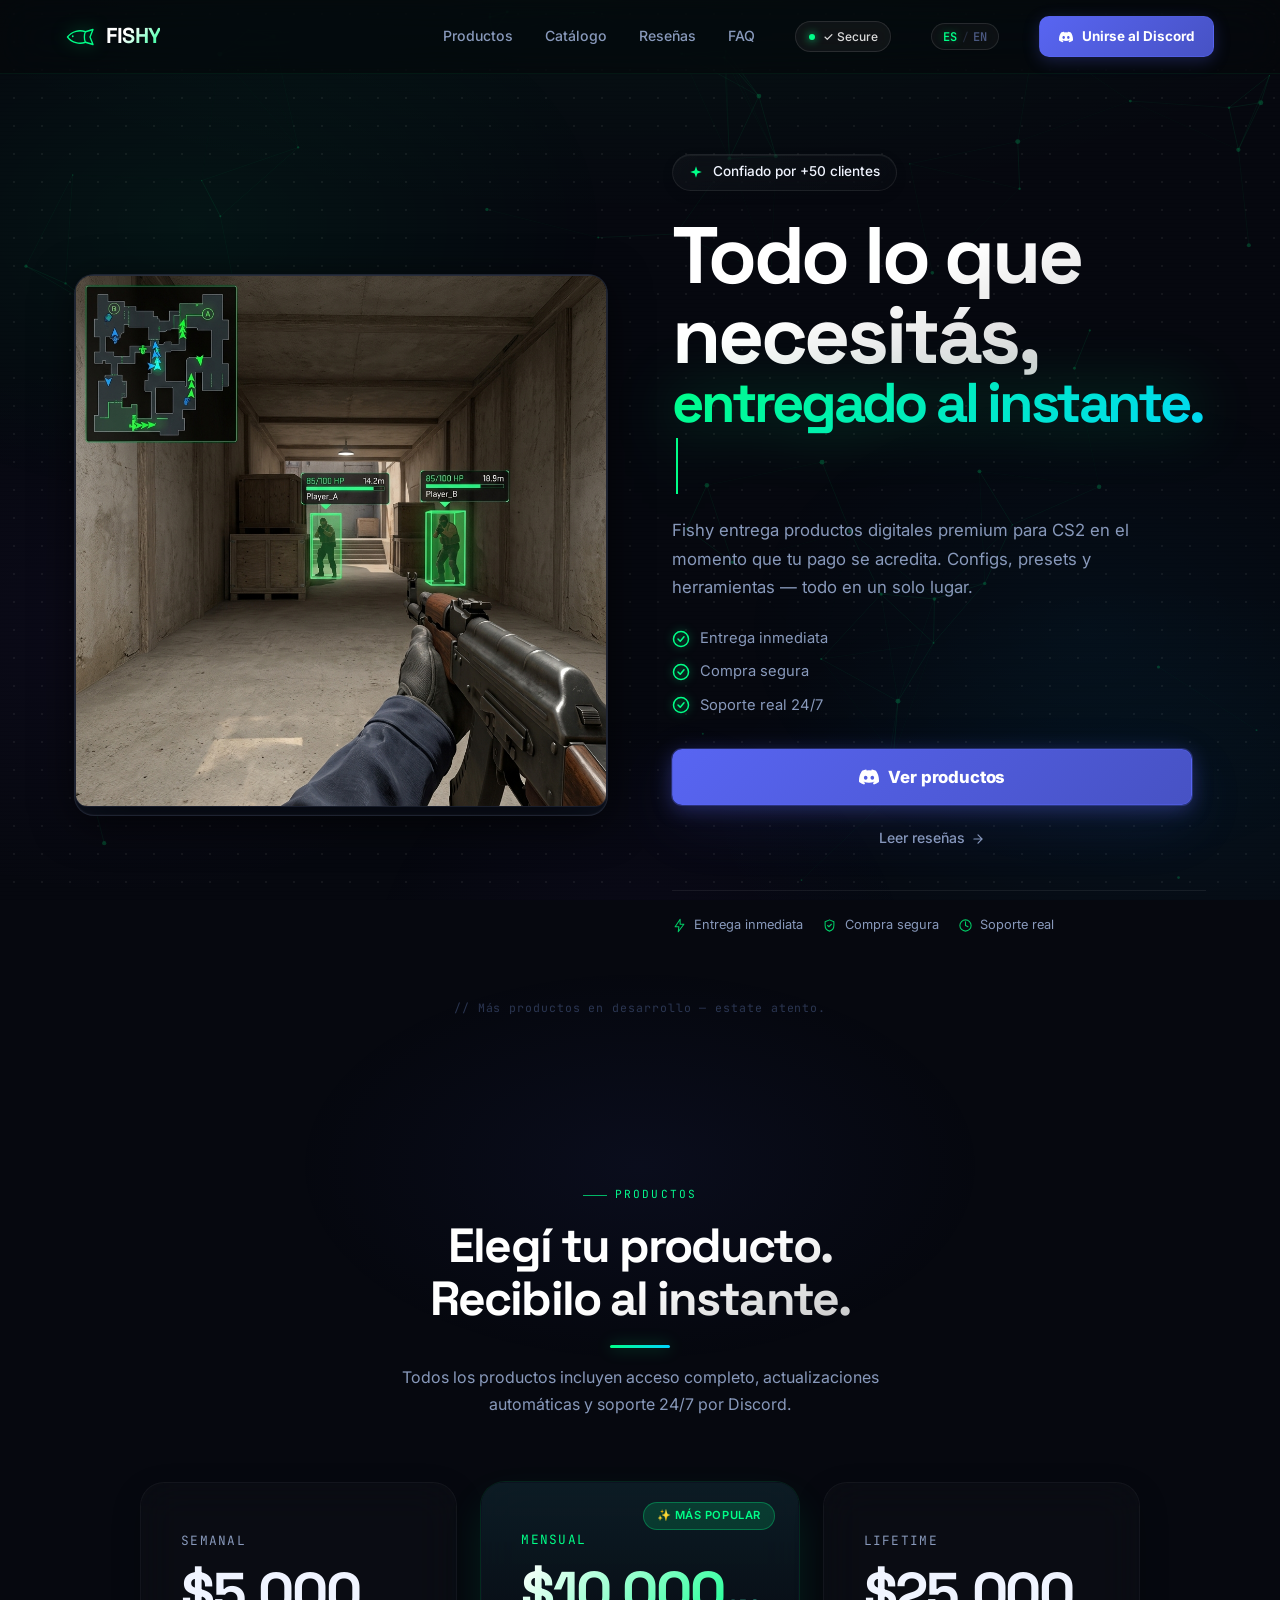
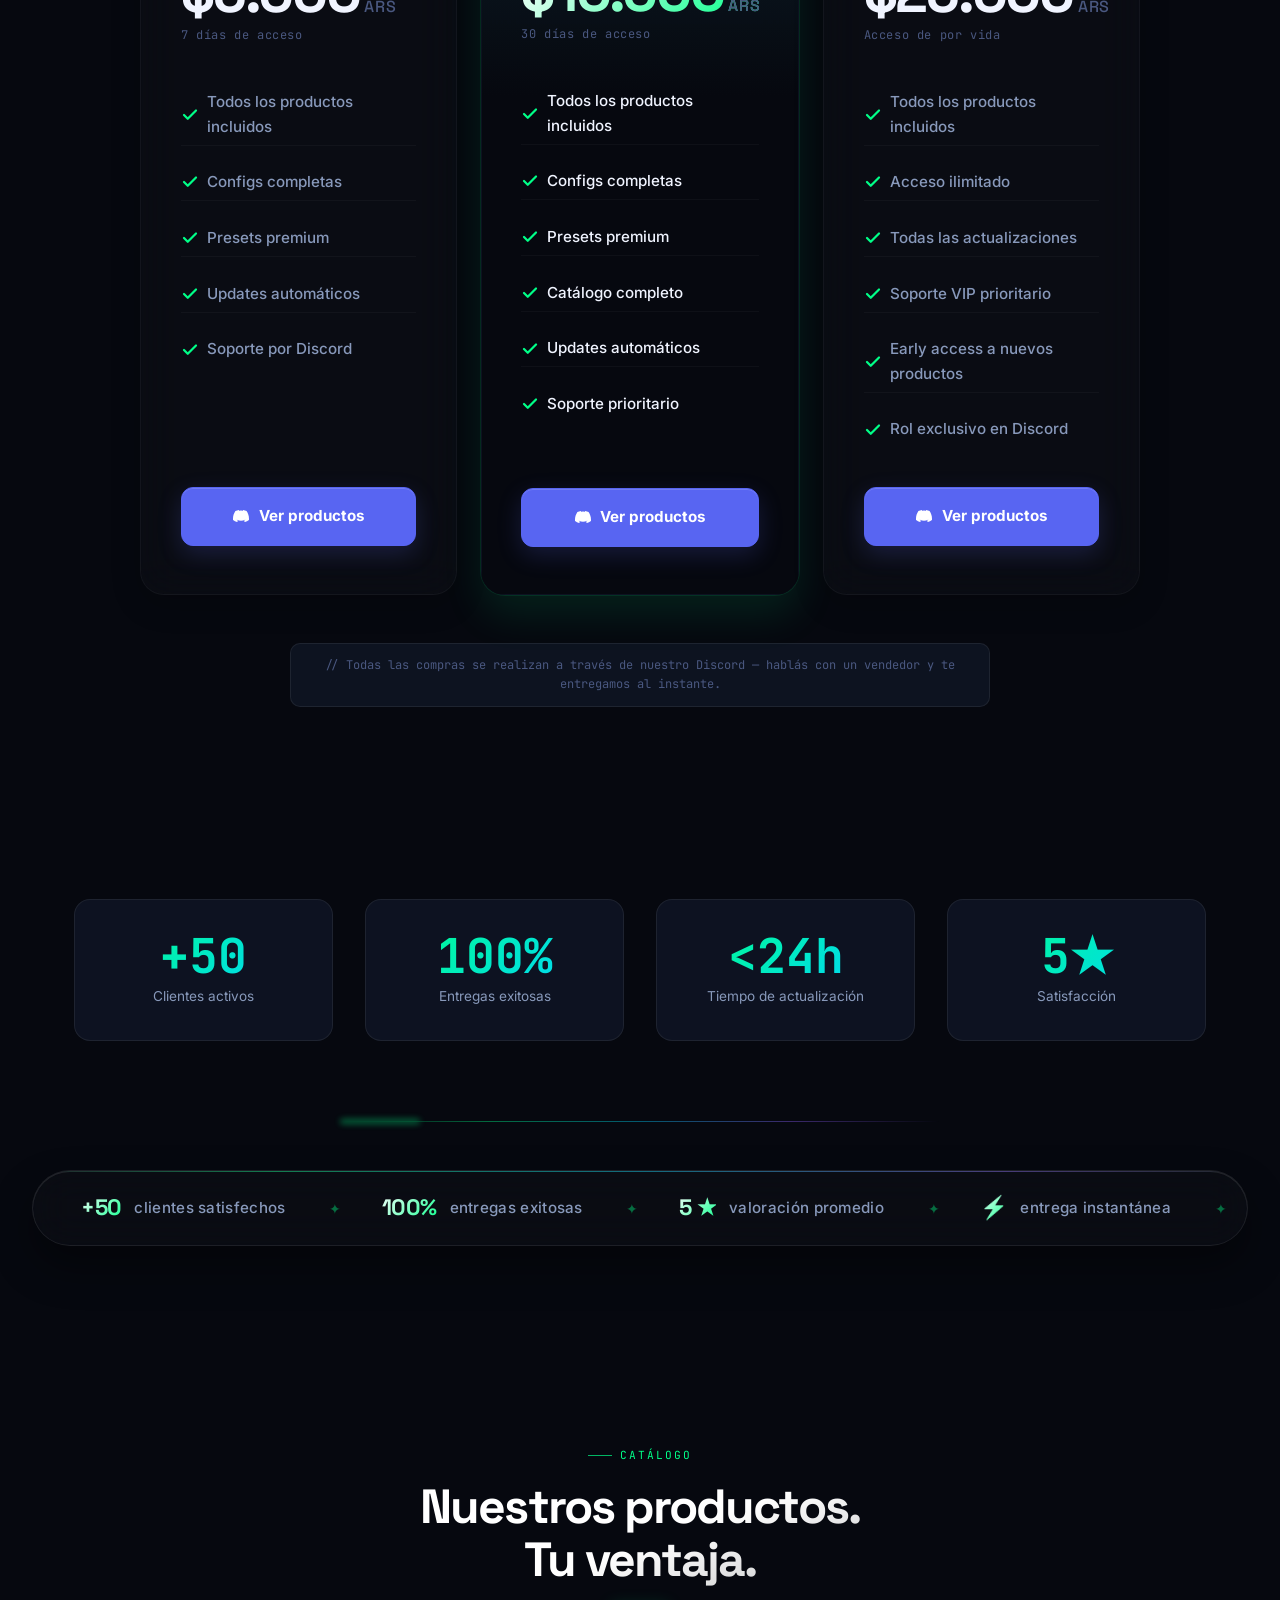
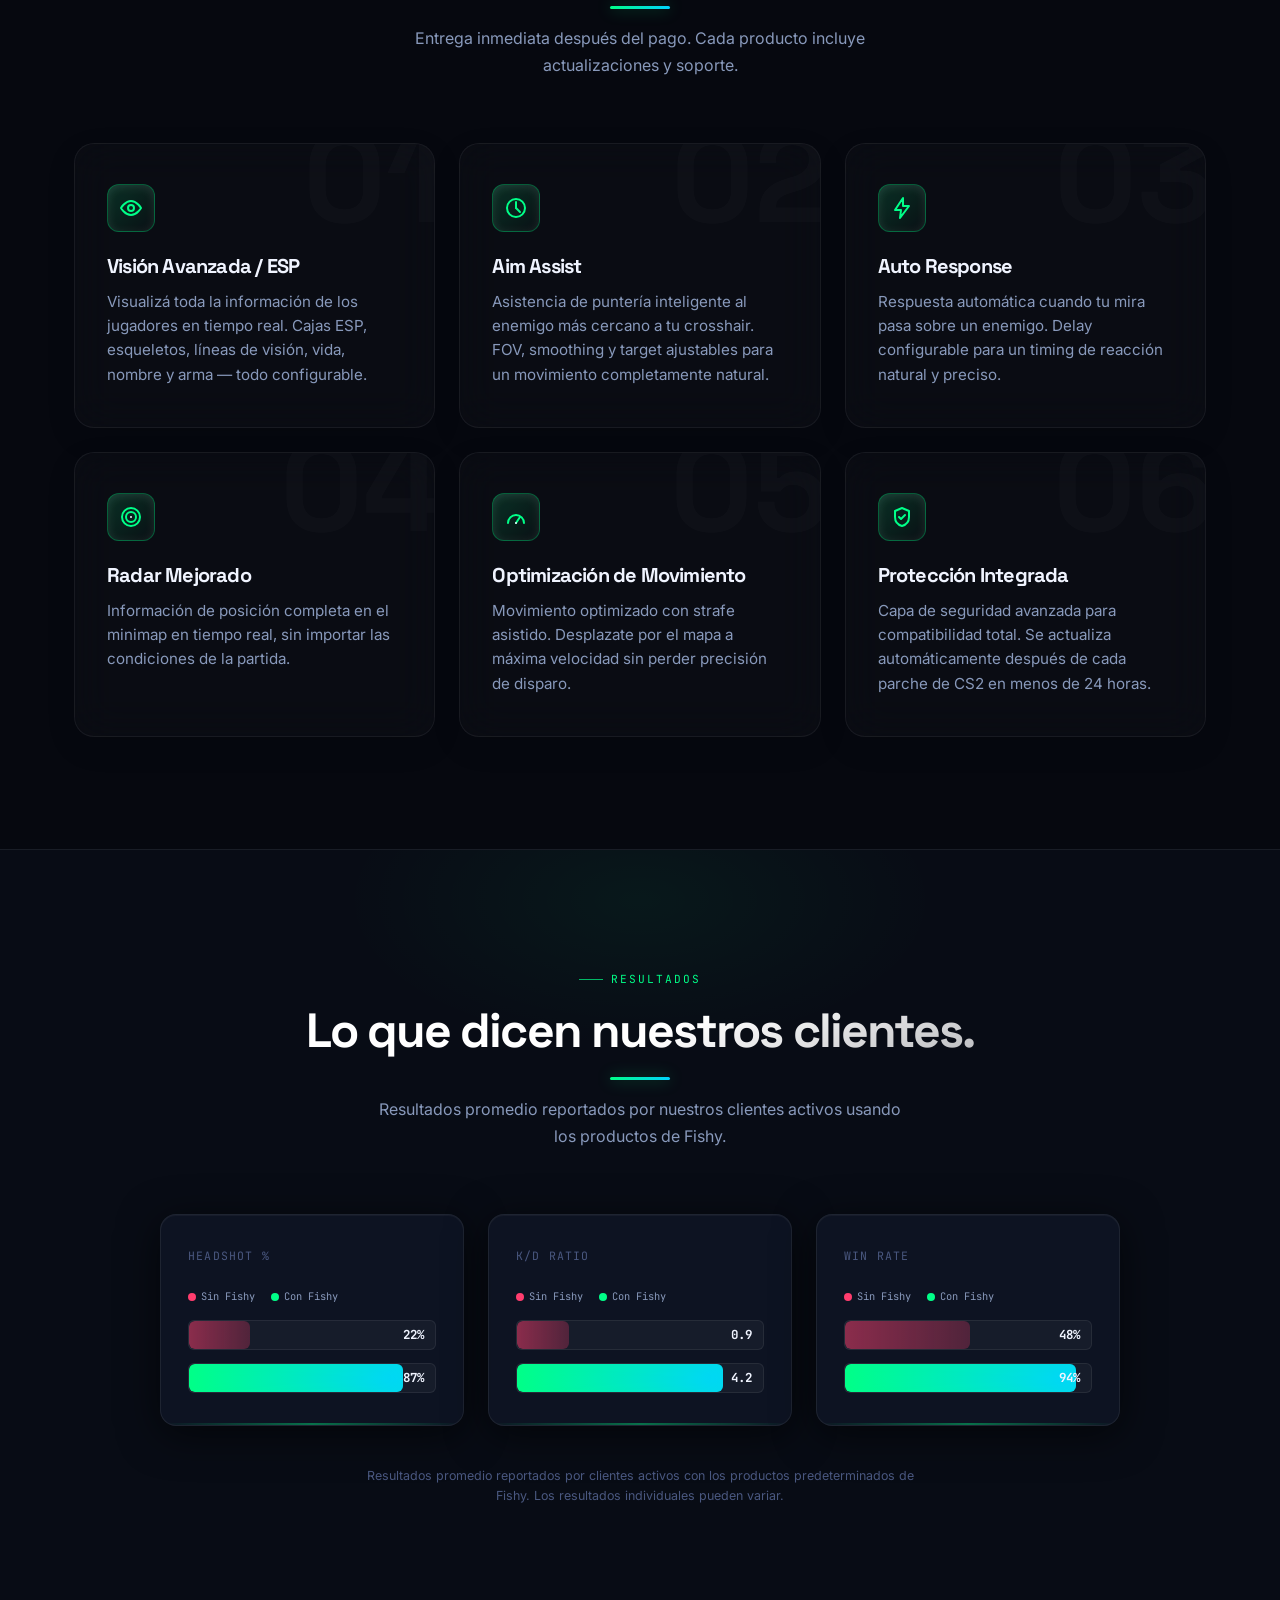
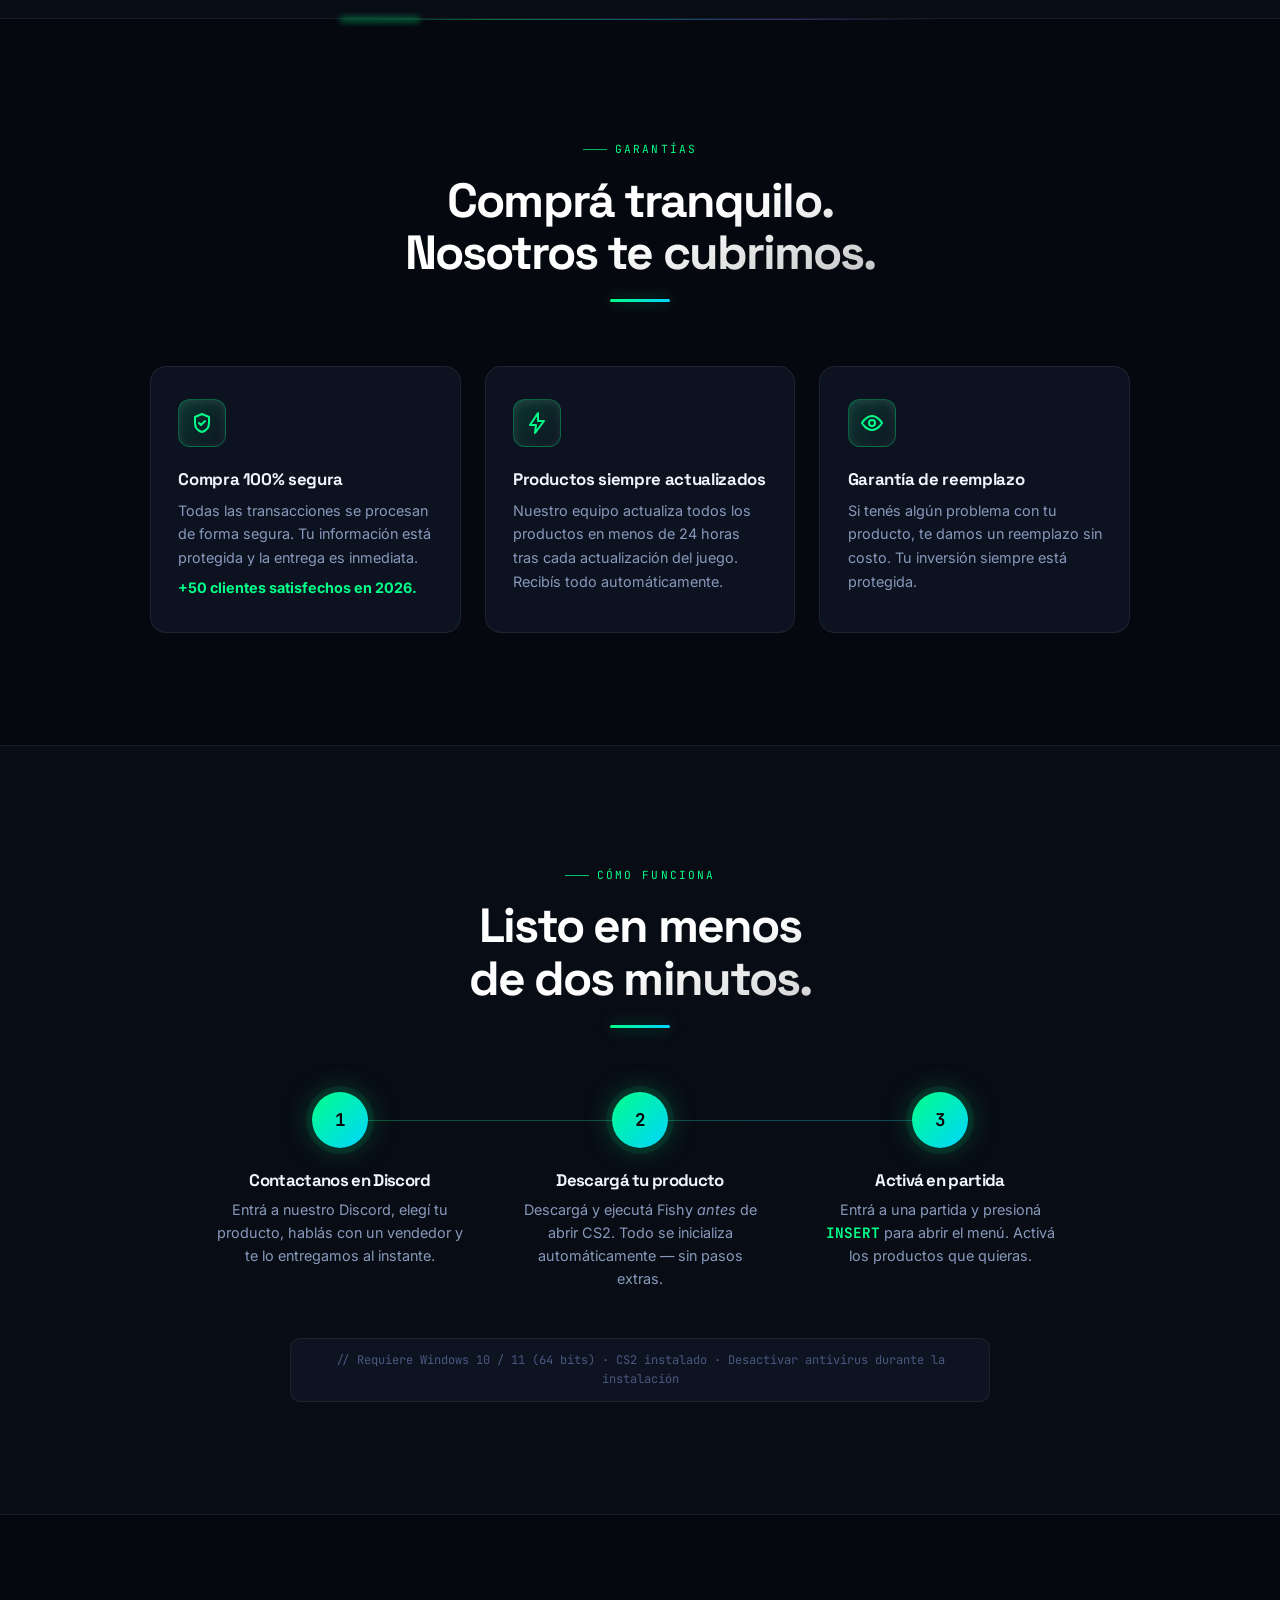
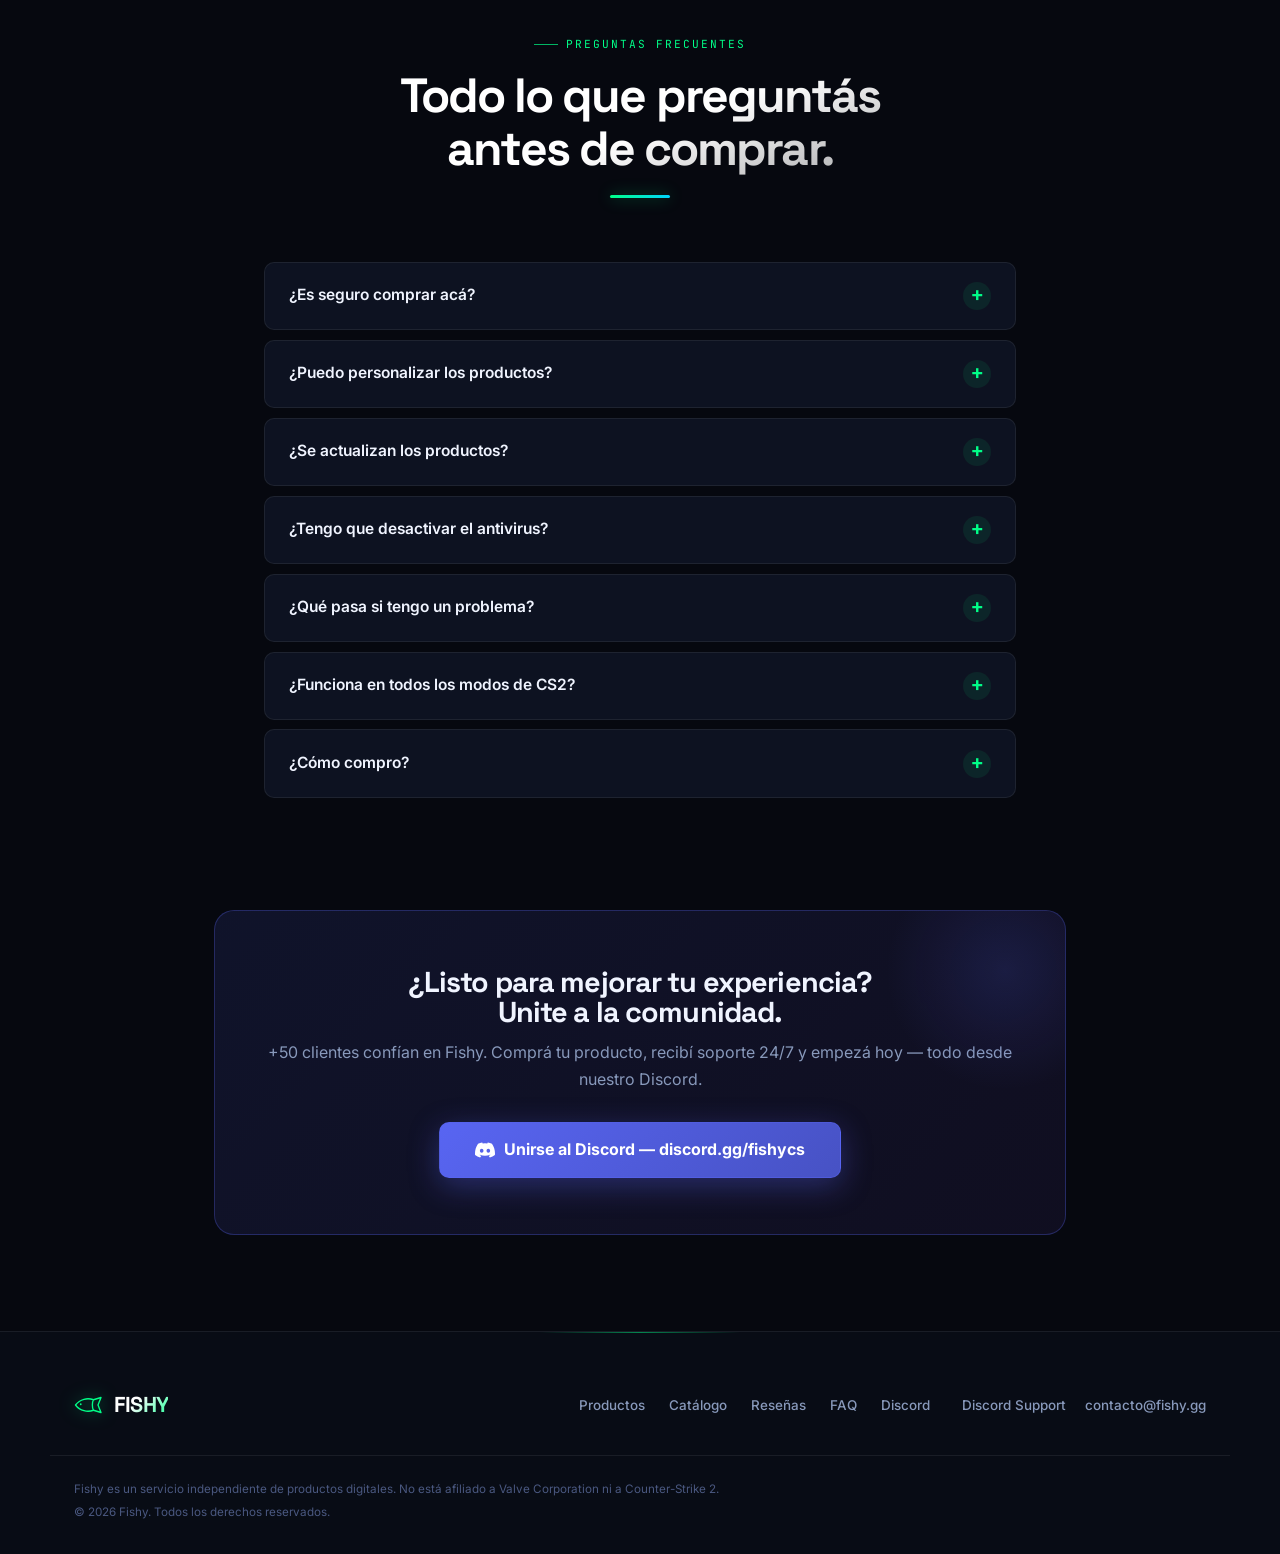
==== commit 0ef9eca2: "cambio de cheat" ====
--- a/index.html
+++ b/index.html
@@ -4,8 +4,8 @@
 <head>
   <meta charset="UTF-8">
   <meta name="viewport" content="width=device-width, initial-scale=1.0, viewport-fit=cover">
-  <title>Fishy — Cheat Privado para CS2 | Aimbot & Wallhack Indetectable</title>
-  <meta name="description" content="Fishy: el cheat privado e indetectable para CS2. Wallhack, Aimbot, ESP, Radar Hack y más. Comprá por Discord — soporte 24/7.">
+  <title>Fishy — Productos Digitales para CS2 | Entrega Inmediata</title>
+  <meta name="description" content="Fishy entrega productos digitales premium para CS2 en el momento que tu pago se acredita. Configs, presets y más. Compra segura por Discord.">
   <link rel="icon" type="image/svg+xml" href="favicon.svg">
   <link rel="preconnect" href="https://fonts.googleapis.com">
   <link rel="preconnect" href="https://fonts.gstatic.com" crossorigin>
@@ -34,13 +34,13 @@
       </a>
 
       <nav class="nav-links">
-        <a href="#planes" data-i18n="nav_planes">Planes</a>
-        <a href="#como-funciona" data-i18n="nav_funciones">Funciones</a>
-        <a href="#resultados" data-i18n="nav_stats">Stats</a>
+        <a href="#planes" data-i18n="nav_planes">Productos</a>
+        <a href="#como-funciona" data-i18n="nav_funciones">Catálogo</a>
+        <a href="#resultados" data-i18n="nav_stats">Reseñas</a>
         <a href="#preguntas" data-i18n="nav_faq">FAQ</a>
       </nav>
 
-      <div class="nav-live-badge" data-i18n="nav_badge">Undetected</div>
+      <div class="nav-live-badge" data-i18n="nav_badge">✓ Secure</div>
 
       <button class="lang-toggle" id="langToggle" aria-label="Cambiar idioma / Switch language">
         <span class="lang-opt lang-es active">ES</span>
@@ -68,7 +68,7 @@
         <!-- Media / HUD Preview -->
         <div class="product-media">
           <div class="product-media-inner">
-            <img src="hero_hud.png" alt="CS2 Cheat HUD In-Game Preview" style="width: 100%; height: auto; border-radius: 12px; box-shadow: 0 20px 60px rgba(0,0,0,0.6); border: 1px solid rgba(255,255,255,0.05);">
+            <img src="hero_hud.png" alt="Fishy CS2 Product Preview" style="width: 100%; height: auto; border-radius: 12px; box-shadow: 0 20px 60px rgba(0,0,0,0.6); border: 1px solid rgba(255,255,255,0.05);">
           </div>
         </div>
 
@@ -78,32 +78,28 @@
             <svg viewBox="0 0 24 24" width="14" height="14" fill="currentColor">
               <path d="M12 2l2.4 7.6L22 12l-7.6 2.4L12 22l-2.4-7.6L2 12l7.6-2.4L12 2z"/>
             </svg>
-            <span data-i18n="hero_eyebrow">Cheat Privado · CS2 2026</span>
+            <span data-i18n="hero_eyebrow">Trusted by +50 customers</span>
           </div>
 
           <h1 class="product-title">
-            Fishy
-            <span class="product-title-glow"><span data-i18n="hero_glow">CS2 Cheat.</span><span class="typing-cursor"></span></span>
+            <span data-i18n="hero_title_1">Todo lo que necesitás,</span>
+            <span class="product-title-glow"><span data-i18n="hero_glow">entregado al instante.</span><span class="typing-cursor"></span></span>
           </h1>
 
-          <p class="product-desc" data-i18n="hero_desc">Wallhack, Aimbot, ESP y Radar Hack para CS2. Mirá a través de las paredes, lockeá enemigos con precisión perfecta y dominá cada partida — todo sin riesgo de ban.</p>
+          <p class="product-desc" data-i18n="hero_desc">Fishy entrega productos digitales premium para CS2 en el momento que tu pago se acredita. Configs, presets y herramientas — todo en un solo lugar.</p>
 
           <ul class="check-list">
             <li>
               <svg viewBox="0 0 24 24" class="icon-check"><circle cx="12" cy="12" r="10"/><polyline points="8 12 11 15 16 9"/></svg>
-              <span data-i18n="check_1">Indetectable por VAC &amp; Overwatch</span>
+              <span data-i18n="check_1">Entrega inmediata</span>
             </li>
             <li>
               <svg viewBox="0 0 24 24" class="icon-check"><circle cx="12" cy="12" r="10"/><polyline points="8 12 11 15 16 9"/></svg>
-              <span data-i18n="check_2">Actualizaciones automáticas post-parche</span>
+              <span data-i18n="check_2">Compra segura</span>
             </li>
             <li>
               <svg viewBox="0 0 24 24" class="icon-check"><circle cx="12" cy="12" r="10"/><polyline points="8 12 11 15 16 9"/></svg>
-              <span data-i18n="check_3">Soporte técnico 24/7 por Discord</span>
-            </li>
-            <li>
-              <svg viewBox="0 0 24 24" class="icon-check"><circle cx="12" cy="12" r="10"/><polyline points="8 12 11 15 16 9"/></svg>
-              <span data-i18n="check_4">Entrega inmediata al comprar</span>
+              <span data-i18n="check_3">Soporte real 24/7</span>
             </li>
           </ul>
 
@@ -113,27 +109,27 @@
                 <svg viewBox="0 0 24 24" width="20" height="20" fill="currentColor">
                   <path d="M20.317 4.37a19.791 19.791 0 0 0-4.885-1.515.074.074 0 0 0-.079.037c-.21.375-.444.864-.608 1.25a18.27 18.27 0 0 0-5.487 0 12.64 12.64 0 0 0-.617-1.25.077.077 0 0 0-.079-.037A19.736 19.736 0 0 0 3.677 4.37a.07.07 0 0 0-.032.027C.533 9.046-.32 13.58.099 18.057a.082.082 0 0 0 .031.057 19.9 19.9 0 0 0 5.993 3.03.078.078 0 0 0 .084-.028c.462-.63.874-1.295 1.226-1.994.021-.041.001-.09-.041-.106a13.107 13.107 0 0 1-1.872-.892.077.077 0 0 1-.008-.128 10.2 10.2 0 0 0 .372-.292.074.074 0 0 1 .077-.01c3.928 1.793 8.18 1.793 12.061 0a.074.074 0 0 1 .078.01c.12.098.246.198.373.292a.077.077 0 0 1-.006.127 12.299 12.299 0 0 1-1.873.892.077.077 0 0 0-.041.107c.36.698.772 1.362 1.225 1.993a.076.076 0 0 0 .084.028 19.839 19.839 0 0 0 6.002-3.03.077.077 0 0 0 .032-.054c.5-5.177-.838-9.674-3.549-13.66a.061.061 0 0 0-.031-.028zM8.02 15.33c-1.183 0-2.157-1.085-2.157-2.419 0-1.333.956-2.419 2.157-2.419 1.21 0 2.176 1.096 2.157 2.42 0 1.333-.956 2.418-2.157 2.418zm7.975 0c-1.183 0-2.157-1.085-2.157-2.419 0-1.333.955-2.419 2.157-2.419 1.21 0 2.176 1.096 2.157 2.42 0 1.333-.946 2.418-2.157 2.418z"/>
                 </svg>
-                <span data-i18n="btn_buy_discord">Comprar por Discord</span>
+                <span data-i18n="btn_buy_discord">Ver productos</span>
               </a>
             </div>
-            <a href="#planes" class="btn-text">
-              <span data-i18n="btn_see_plans">Ver planes y precios</span>
+            <a href="#resultados" class="btn-text">
+              <span data-i18n="btn_see_plans">Leer reseñas</span>
               <svg viewBox="0 0 24 24" width="14" height="14" fill="none" stroke="currentColor" stroke-width="2" stroke-linecap="round"><path d="M5 12h14M12 5l7 7-7 7"/></svg>
             </a>
           </div>
 
           <div class="trust-row">
             <span>
+              <svg viewBox="0 0 24 24" class="icon-sm"><path d="M13 2 5 14h6l-1 8 9-12h-6z"/></svg>
+              <span data-i18n="trust_1">Entrega inmediata</span>
+            </span>
+            <span>
               <svg viewBox="0 0 24 24" class="icon-sm"><path d="M12 3l7 3v6c0 5-3.5 8-7 9-3.5-1-7-4-7-9V6l7-3z"/><polyline points="9 12 11 14 15 10"/></svg>
-              <span data-i18n="trust_1">0 bans en 2026</span>
+              <span data-i18n="trust_2">Compra segura</span>
             </span>
             <span>
               <svg viewBox="0 0 24 24" class="icon-sm"><circle cx="12" cy="12" r="9"/><path d="M12 6v6l4 2"/></svg>
-              <span data-i18n="trust_2">Soporte 24/7</span>
-            </span>
-            <span>
-              <svg viewBox="0 0 24 24" class="icon-sm"><path d="M13 2 5 14h6l-1 8 9-12h-6z"/></svg>
-              <span data-i18n="trust_3">Entrega inmediata</span>
+              <span data-i18n="trust_3">Soporte real</span>
             </span>
           </div>
         </div>
@@ -145,9 +141,9 @@
     <!-- ============ PRICING PLANS ============ -->
     <section class="pricing" id="planes">
       <div class="section-head">
-        <span class="eyebrow" data-i18n="pricing_eyebrow">Planes</span>
-        <h2 data-i18n="pricing_title">Elegí tu plan.<br>Empezá a dominar.</h2>
-        <p class="section-sub" data-i18n="pricing_sub">Todos los planes incluyen acceso completo a todos los módulos, actualizaciones automáticas y soporte 24/7 por Discord.</p>
+        <span class="eyebrow" data-i18n="pricing_eyebrow">Productos</span>
+        <h2 data-i18n="pricing_title">Elegí tu producto.<br>Recibilo al instante.</h2>
+        <p class="section-sub" data-i18n="pricing_sub">Todos los productos incluyen acceso completo, actualizaciones automáticas y soporte 24/7 por Discord.</p>
       </div>
 
       <div class="pricing-grid">
@@ -157,10 +153,10 @@
           <div class="pricing-price">$5.000<span class="pricing-currency">ARS</span></div>
           <span class="pricing-period" data-i18n="plan_weekly_period">7 días de acceso</span>
           <ul class="pricing-features">
-            <li data-i18n="feature_all_modules">Todos los módulos</li>
-            <li data-i18n="feature_wall_esp">Wallhack + ESP</li>
-            <li data-i18n="feature_aim_trigger">Aimbot + Triggerbot</li>
-            <li data-i18n="feature_updates">Actualizaciones incluidas</li>
+            <li data-i18n="feature_all_modules">Todos los productos incluidos</li>
+            <li data-i18n="feature_wall_esp">Configs completas</li>
+            <li data-i18n="feature_aim_trigger">Presets premium</li>
+            <li data-i18n="feature_updates">Updates automáticos</li>
             <li data-i18n="feature_discord_sup">Soporte por Discord</li>
           </ul>
           <a href="https://discord.gg/fishycs" target="_blank" rel="noopener" class="btn btn-pricing">
@@ -176,11 +172,11 @@
           <div class="pricing-price">$10.000<span class="pricing-currency">ARS</span></div>
           <span class="pricing-period" data-i18n="plan_monthly_period">30 días de acceso</span>
           <ul class="pricing-features">
-            <li data-i18n="feature_all_modules">Todos los módulos</li>
-            <li data-i18n="feature_wall_esp">Wallhack + ESP</li>
-            <li data-i18n="feature_aim_trigger">Aimbot + Triggerbot</li>
-            <li data-i18n="feature_radar_bhop">Radar Hack + Bhop</li>
-            <li data-i18n="feature_updates">Actualizaciones incluidas</li>
+            <li data-i18n="feature_all_modules">Todos los productos incluidos</li>
+            <li data-i18n="feature_wall_esp">Configs completas</li>
+            <li data-i18n="feature_aim_trigger">Presets premium</li>
+            <li data-i18n="feature_radar_bhop">Catálogo completo</li>
+            <li data-i18n="feature_updates">Updates automáticos</li>
             <li data-i18n="feature_priority_sup">Soporte prioritario</li>
           </ul>
           <a href="https://discord.gg/fishycs" target="_blank" rel="noopener" class="btn btn-pricing btn-pricing--featured">
@@ -195,11 +191,11 @@
           <div class="pricing-price">$25.000<span class="pricing-currency">ARS</span></div>
           <span class="pricing-period" data-i18n="plan_lifetime_period">Acceso de por vida</span>
           <ul class="pricing-features">
-            <li data-i18n="feature_all_modules">Todos los módulos</li>
+            <li data-i18n="feature_all_modules">Todos los productos incluidos</li>
             <li data-i18n="feature_unlimited">Acceso ilimitado</li>
             <li data-i18n="feature_all_updates">Todas las actualizaciones</li>
             <li data-i18n="feature_vip_sup">Soporte VIP prioritario</li>
-            <li data-i18n="feature_betas">Acceso a betas</li>
+            <li data-i18n="feature_betas">Early access a nuevos productos</li>
             <li data-i18n="feature_role">Rol exclusivo en Discord</li>
           </ul>
           <a href="https://discord.gg/fishycs" target="_blank" rel="noopener" class="btn btn-pricing">
@@ -217,15 +213,15 @@
       <div class="stats-big-grid">
         <div class="stats-big-item reveal">
           <div class="counter-value" data-target="50" data-prefix="+" data-suffix="">0</div>
-          <div class="counter-label" data-i18n="stat_users">Usuarios activos</div>
+          <div class="counter-label" data-i18n="stat_users">Clientes activos</div>
         </div>
         <div class="stats-big-item reveal">
-          <div class="counter-value" data-target="0">0</div>
-          <div class="counter-label" data-i18n="stat_bans">Bans en 2026</div>
+          <div class="counter-value" data-target="100" data-suffix="%">0</div>
+          <div class="counter-label" data-i18n="stat_bans">Entregas exitosas</div>
         </div>
         <div class="stats-big-item reveal">
           <div class="counter-value" data-target="24" data-prefix="<" data-suffix="h">0</div>
-          <div class="counter-label" data-i18n="stat_update">Update post-parche</div>
+          <div class="counter-label" data-i18n="stat_update">Tiempo de actualización</div>
         </div>
         <div class="stats-big-item reveal">
           <div class="counter-value" data-target="5" data-suffix="★">0</div>
@@ -240,32 +236,32 @@
     <div class="stats-strip">
       <div class="stats-strip-inner">
         <!-- First set -->
-        <div class="stat-item"><strong>+50</strong> <span data-i18n="strip_users">usuarios activos</span></div>
-        <div class="stat-item"><strong>0</strong> <span data-i18n="strip_bans">bans reportados en 2026</span></div>
-        <div class="stat-item"><strong>87%</strong> <span data-i18n="strip_headshot">headshot promedio</span></div>
-        <div class="stat-item"><strong>4.2</strong> <span data-i18n="strip_kd">K/D promedio</span></div>
-        <div class="stat-item"><strong>94%</strong> <span data-i18n="strip_winrate">win rate</span></div>
-        <div class="stat-item"><strong>&lt;24h</strong> <span data-i18n="strip_updatetime">tiempo de actualización post-parche</span></div>
-        <div class="stat-item"><strong>5 ★</strong> <span data-i18n="strip_satisfaction">satisfacción de usuarios</span></div>
-        <div class="stat-item"><strong>⚡</strong> <span data-i18n="strip_instant">Descarga inmediata tras el pago</span></div>
+        <div class="stat-item"><strong>+50</strong> <span data-i18n="strip_users">clientes satisfechos</span></div>
+        <div class="stat-item"><strong>100%</strong> <span data-i18n="strip_bans">entregas exitosas</span></div>
+        <div class="stat-item"><strong>5 ★</strong> <span data-i18n="strip_headshot">valoración promedio</span></div>
+        <div class="stat-item"><strong>⚡</strong> <span data-i18n="strip_kd">entrega instantánea</span></div>
+        <div class="stat-item"><strong>24/7</strong> <span data-i18n="strip_winrate">soporte disponible</span></div>
+        <div class="stat-item"><strong>&lt;24h</strong> <span data-i18n="strip_updatetime">actualizaciones de producto</span></div>
+        <div class="stat-item"><strong>🔒</strong> <span data-i18n="strip_satisfaction">compra 100% segura</span></div>
+        <div class="stat-item"><strong>💳</strong> <span data-i18n="strip_instant">Todos los métodos de pago</span></div>
         <!-- Repeat for seamless loop -->
-        <div class="stat-item"><strong>+50</strong> <span data-i18n="strip_users">usuarios activos</span></div>
-        <div class="stat-item"><strong>0</strong> <span data-i18n="strip_bans">bans reportados en 2026</span></div>
-        <div class="stat-item"><strong>87%</strong> <span data-i18n="strip_headshot">headshot promedio</span></div>
-        <div class="stat-item"><strong>4.2</strong> <span data-i18n="strip_kd">K/D promedio</span></div>
-        <div class="stat-item"><strong>94%</strong> <span data-i18n="strip_winrate">win rate</span></div>
-        <div class="stat-item"><strong>&lt;24h</strong> <span data-i18n="strip_updatetime">tiempo de actualización post-parche</span></div>
-        <div class="stat-item"><strong>5 ★</strong> <span data-i18n="strip_satisfaction">satisfacción de usuarios</span></div>
-        <div class="stat-item"><strong>⚡</strong> <span data-i18n="strip_instant">Descarga inmediata tras el pago</span></div>
+        <div class="stat-item"><strong>+50</strong> <span data-i18n="strip_users">clientes satisfechos</span></div>
+        <div class="stat-item"><strong>100%</strong> <span data-i18n="strip_bans">entregas exitosas</span></div>
+        <div class="stat-item"><strong>5 ★</strong> <span data-i18n="strip_headshot">valoración promedio</span></div>
+        <div class="stat-item"><strong>⚡</strong> <span data-i18n="strip_kd">entrega instantánea</span></div>
+        <div class="stat-item"><strong>24/7</strong> <span data-i18n="strip_winrate">soporte disponible</span></div>
+        <div class="stat-item"><strong>&lt;24h</strong> <span data-i18n="strip_updatetime">actualizaciones de producto</span></div>
+        <div class="stat-item"><strong>🔒</strong> <span data-i18n="strip_satisfaction">compra 100% segura</span></div>
+        <div class="stat-item"><strong>💳</strong> <span data-i18n="strip_instant">Todos los métodos de pago</span></div>
       </div>
     </div>
 
     <!-- ============ FEATURES ============ -->
     <section class="features" id="como-funciona">
       <div class="section-head">
-        <span class="eyebrow" data-i18n="features_eyebrow">Funciones</span>
-        <h2 data-i18n="features_title">Seis módulos.<br>Ventaja total.</h2>
-        <p class="section-sub" data-i18n="features_sub">Cada módulo se activa con una tecla desde el menú in-game. Sin salir de la partida, sin complicaciones.</p>
+        <span class="eyebrow" data-i18n="features_eyebrow">Catálogo</span>
+        <h2 data-i18n="features_title">Nuestros productos.<br>Tu ventaja.</h2>
+        <p class="section-sub" data-i18n="features_sub">Entrega inmediata después del pago. Cada producto incluye actualizaciones y soporte.</p>
       </div>
 
       <div class="feature-grid">
@@ -277,8 +273,8 @@
               <circle cx="12" cy="12" r="3"/>
             </svg>
           </div>
-          <h3 data-i18n="f1_title">Wallhack / ESP</h3>
-          <p data-i18n="f1_desc">Ves a todos los jugadores a través de paredes. Cajas ESP, esqueletos, líneas de visión, vida, nombre y arma — todo configurable en tiempo real.</p>
+          <h3 data-i18n="f1_title">Visión Avanzada / ESP</h3>
+          <p data-i18n="f1_desc">Visualizá toda la información de los jugadores en tiempo real. Cajas ESP, esqueletos, líneas de visión, vida, nombre y arma — todo configurable.</p>
         </article>
 
         <article class="feature-card reveal">
@@ -290,8 +286,8 @@
               <line x1="12" y1="12" x2="16" y2="16"/>
             </svg>
           </div>
-          <h3 data-i18n="f2_title">Aimbot</h3>
-          <p data-i18n="f2_desc">Lockeo automático al enemigo más cercano a tu crosshair. FOV, smoothing y hueso-target ajustables para que parezca completamente humano.</p>
+          <h3 data-i18n="f2_title">Aim Assist</h3>
+          <p data-i18n="f2_desc">Asistencia de puntería inteligente al enemigo más cercano a tu crosshair. FOV, smoothing y target ajustables para un movimiento completamente natural.</p>
         </article>
 
         <article class="feature-card reveal">
@@ -301,8 +297,8 @@
               <path d="M13 2 5 14h6l-1 8 9-12h-6z"/>
             </svg>
           </div>
-          <h3 data-i18n="f3_title">Triggerbot</h3>
-          <p data-i18n="f3_desc">Dispara automáticamente cuando tu mira pasa sobre un enemigo. Delay configurable para simular reacción humana perfecta.</p>
+          <h3 data-i18n="f3_title">Auto Response</h3>
+          <p data-i18n="f3_desc">Respuesta automática cuando tu mira pasa sobre un enemigo. Delay configurable para un timing de reacción natural y preciso.</p>
         </article>
 
         <article class="feature-card reveal">
@@ -314,8 +310,8 @@
               <circle cx="12" cy="12" r="1" fill="currentColor" stroke="none"/>
             </svg>
           </div>
-          <h3 data-i18n="f4_title">Radar Hack</h3>
-          <p data-i18n="f4_desc">Muestra la posición de todos los enemigos en el minimap en tiempo real, incluso si no hacen ruido ni están visibles.</p>
+          <h3 data-i18n="f4_title">Radar Mejorado</h3>
+          <p data-i18n="f4_desc">Información de posición completa en el minimap en tiempo real, sin importar las condiciones de la partida.</p>
         </article>
 
         <article class="feature-card reveal">
@@ -327,8 +323,8 @@
               <circle cx="12" cy="18" r="1" fill="currentColor" stroke="none"/>
             </svg>
           </div>
-          <h3 data-i18n="f5_title">Bhop &amp; Auto-Strafe</h3>
-          <p data-i18n="f5_desc">Bunny hop perfecto con strafe automático. Moverse por el mapa a máxima velocidad sin perder precisión de disparo.</p>
+          <h3 data-i18n="f5_title">Optimización de Movimiento</h3>
+          <p data-i18n="f5_desc">Movimiento optimizado con strafe asistido. Desplazate por el mapa a máxima velocidad sin perder precisión de disparo.</p>
         </article>
 
         <article class="feature-card reveal">
@@ -339,8 +335,8 @@
               <polyline points="9 12 11 14 15 10"/>
             </svg>
           </div>
-          <h3 data-i18n="f6_title">Anti-Detección</h3>
-          <p data-i18n="f6_desc">Bypass de VAC y Overwatch integrado. Se actualiza automáticamente después de cada parche de CS2 en menos de 24 horas.</p>
+          <h3 data-i18n="f6_title">Protección Integrada</h3>
+          <p data-i18n="f6_desc">Capa de seguridad avanzada para compatibilidad total. Se actualiza automáticamente después de cada parche de CS2 en menos de 24 horas.</p>
         </article>
       </div>
     </section>
@@ -348,9 +344,9 @@
     <!-- ============ RESULTADOS ============ -->
     <section class="benchmarks" id="resultados">
       <div class="section-head">
-        <span class="eyebrow" data-i18n="stats_eyebrow">Estadísticas</span>
-        <h2 data-i18n="stats_title">Números, no promesas.</h2>
-        <p class="section-sub" data-i18n="stats_sub">Promedio real de nuestros usuarios activos en las últimas 48 horas de juego con Fishy activado.</p>
+        <span class="eyebrow" data-i18n="stats_eyebrow">Resultados</span>
+        <h2 data-i18n="stats_title">Lo que dicen nuestros clientes.</h2>
+        <p class="section-sub" data-i18n="stats_sub">Resultados promedio reportados por nuestros clientes activos usando los productos de Fishy.</p>
       </div>
 
       <div class="bench-grid">
@@ -408,7 +404,7 @@
           </div>
         </div>
       </div>
-      <p class="bench-disclaimer" data-i18n="bench_disclaimer">Estadísticas promedio de usuarios activos con configuración predeterminada de Fishy. Los resultados pueden variar según el nivel de las partidas y la configuración elegida.</p>
+      <p class="bench-disclaimer" data-i18n="bench_disclaimer">Resultados promedio reportados por clientes activos con los productos predeterminados de Fishy. Los resultados individuales pueden variar.</p>
     </section>
 
     <div class="section-separator"></div>
@@ -416,8 +412,8 @@
     <!-- ============ TRUST / SECURITY ============ -->
     <section class="trust">
       <div class="section-head">
-        <span class="eyebrow" data-i18n="trust_eyebrow">Seguridad</span>
-        <h2 data-i18n="trust_title">Jugá tranquilo.<br>Nosotros te cubrimos.</h2>
+        <span class="eyebrow" data-i18n="trust_eyebrow">Garantías</span>
+        <h2 data-i18n="trust_title">Comprá tranquilo.<br>Nosotros te cubrimos.</h2>
       </div>
 
       <div class="trust-grid">
@@ -428,8 +424,8 @@
               <polyline points="9 12 11 14 15 10"/>
             </svg>
           </div>
-          <h3 data-i18n="t1_title">Bypass de VAC integrado</h3>
-          <p data-i18n="t1_desc">Nuestro loader usa técnicas de ofuscación avanzadas para evitar la detección por Valve Anti-Cheat.<br><strong style="color:var(--teal); display: inline-block; margin-top: 0.4rem; white-space: nowrap;">0 bans reportados en 2026.</strong></p>
+          <h3 data-i18n="t1_title">Compra 100% segura</h3>
+          <p data-i18n="t1_desc">Todas las transacciones se procesan de forma segura. Tu información está protegida y la entrega es inmediata.<br><strong style="color:var(--teal); display: inline-block; margin-top: 0.4rem; white-space: nowrap;">+50 clientes satisfechos en 2026.</strong></p>
         </div>
 
         <div class="trust-item reveal">
@@ -438,8 +434,8 @@
               <path d="M13 2 5 14h6l-1 8 9-12h-6z"/>
             </svg>
           </div>
-          <h3 data-i18n="t2_title">Actualizaciones en &lt;24h</h3>
-          <p data-i18n="t2_desc">Cuando Valve lanza un parche, nuestro equipo actualiza Fishy en menos de 24 horas. Recibís la update automáticamente sin hacer nada.</p>
+          <h3 data-i18n="t2_title">Productos siempre actualizados</h3>
+          <p data-i18n="t2_desc">Nuestro equipo actualiza todos los productos en menos de 24 horas tras cada actualización del juego. Recibís todo automáticamente.</p>
         </div>
 
         <div class="trust-item reveal">
@@ -449,8 +445,8 @@
               <circle cx="12" cy="12" r="3"/>
             </svg>
           </div>
-          <h3 data-i18n="t3_title">Modo "Legit" incluido</h3>
-          <p data-i18n="t3_desc">Configuraciones prediseñadas que hacen que el cheat se vea completamente natural en Overwatch. Smoothing humano, FOV bajo y delays realistas.</p>
+          <h3 data-i18n="t3_title">Garantía de reemplazo</h3>
+          <p data-i18n="t3_desc">Si tenés algún problema con tu producto, te damos un reemplazo sin costo. Tu inversión siempre está protegida.</p>
         </div>
       </div>
     </section>
@@ -466,21 +462,21 @@
         <div class="req-step reveal">
           <span class="req-num">1</span>
           <h3 data-i18n="r1_title">Contactanos en Discord</h3>
-          <p data-i18n="r1_desc">Entrá a nuestro Discord, elegí tu plan, hablás con un vendedor y te entregamos el loader al instante.</p>
+          <p data-i18n="r1_desc">Entrá a nuestro Discord, elegí tu plan, hablás con un vendedor y te entregamos el launcher al instante.</p>
         </div>
         <div class="req-step reveal">
           <span class="req-num">2</span>
-          <h3 data-i18n="r2_title">Abrí el loader</h3>
-          <p data-i18n="r2_desc">Ejecutá Fishy <em>antes</em> de abrir CS2. El loader inyecta todo automáticamente — sin pasos extras.</p>
+          <h3 data-i18n="r2_title">Abrí el launcher</h3>
+          <p data-i18n="r2_desc">Ejecutá Fishy <em>antes</em> de abrir CS2. El launcher inicializa todo automáticamente — sin pasos extras.</p>
         </div>
         <div class="req-step reveal">
           <span class="req-num">3</span>
           <h3 data-i18n="r3_title">Activá en partida</h3>
-          <p data-i18n="r3_desc">Entrá a una partida y presioná <strong style="color:var(--teal);font-family:var(--font-mono)">INSERT</strong> para abrir el menú. Activá los módulos que quieras.</p>
-        </div>
-      </div>
-
-      <p class="req-specs" data-i18n="req_specs">// Requiere Windows 10 / 11 (64 bits) · CS2 instalado · Desactivar Windows Defender durante la inyección</p>
+          <p data-i18n="r3_desc">Entrá a una partida y presioná <strong style="color:var(--teal);font-family:var(--font-mono)">INSERT</strong> para abrir el menú. Activá las configuraciones que quieras.</p>
+        </div>
+      </div>
+
+      <p class="req-specs" data-i18n="req_specs">// Requiere Windows 10 / 11 (64 bits) · CS2 instalado · Desactivar Windows Defender durante la inicialización</p>
     </section>
 
     <!-- ============ FAQ ============ -->
@@ -492,38 +488,38 @@
 
       <div class="faq-list">
         <details class="faq-item">
-          <summary data-i18n="q1_summary">¿Es realmente indetectable?</summary>
-          <p data-i18n="q1_desc">Sí. Fishy usa un sistema de inyección que evita la detección por VAC y Overwatch. Desde su lanzamiento en 2026, <strong style="color:var(--teal)">no hubo un solo ban reportado</strong> entre nuestros usuarios con la configuración predeterminada.</p>
-        </details>
-
-        <details class="faq-item">
-          <summary data-i18n="q2_summary">¿Puedo configurar el aimbot para que se vea legit?</summary>
-          <p data-i18n="q2_desc">Sí. Podés ajustar el FOV (campo de visión del aimbot), el smoothing (suavidad del movimiento), el hueso objetivo y agregar un delay de reacción humano. Tenemos presets <em>"Legit"</em> y <em>"Rage"</em> listos para usar.</p>
+          <summary data-i18n="q1_summary">¿Es realmente seguro de usar?</summary>
+          <p data-i18n="q1_desc">Sí. Fishy usa un sistema de integración avanzado compatible con los sistemas de seguridad de CS2. Desde su lanzamiento en 2026, <strong style="color:var(--teal)">no hubo una sola restricción reportada</strong> entre nuestros usuarios con la configuración predeterminada.</p>
+        </details>
+
+        <details class="faq-item">
+          <summary data-i18n="q2_summary">¿Puedo ajustar la asistencia para que se vea natural?</summary>
+          <p data-i18n="q2_desc">Sí. Podés ajustar el FOV (campo de visión), el smoothing (suavidad del movimiento), el target y agregar un delay de reacción natural. Tenemos presets <em>"Natural"</em> y <em>"Agresivo"</em> listos para usar.</p>
         </details>
 
         <details class="faq-item">
           <summary data-i18n="q3_summary">¿Se actualiza después de cada parche de CS2?</summary>
-          <p data-i18n="q3_desc">Sí. Nuestro equipo actualiza Fishy en menos de 24 horas después de cada update de CS2. La actualización se descarga automáticamente desde el loader — no tenés que hacer nada.</p>
+          <p data-i18n="q3_desc">Sí. Nuestro equipo actualiza Fishy en menos de 24 horas después de cada update de CS2. La actualización se descarga automáticamente desde el launcher — no tenés que hacer nada.</p>
         </details>
 
         <details class="faq-item">
           <summary data-i18n="q4_summary">¿Tengo que desactivar el antivirus?</summary>
-          <p data-i18n="q4_desc">Sí, Windows Defender y cualquier antivirus de terceros deben estar desactivados durante la inyección. Esto es normal — el loader necesita acceder a la memoria del juego para funcionar.</p>
-        </details>
-
-        <details class="faq-item">
-          <summary data-i18n="q5_summary">¿Qué pasa si me banean?</summary>
-          <p data-i18n="q5_desc">En el caso extremadamente improbable de un ban, contactanos por Discord con tu comprobante de pago y te damos acceso a una nueva key sin costo adicional. Tu inversión está protegida.</p>
+          <p data-i18n="q4_desc">Sí, Windows Defender y cualquier antivirus de terceros deben estar desactivados durante la inicialización. Esto es normal — el launcher necesita acceder a los recursos del juego para funcionar correctamente.</p>
+        </details>
+
+        <details class="faq-item">
+          <summary data-i18n="q5_summary">¿Qué pasa si tengo algún problema con mi cuenta?</summary>
+          <p data-i18n="q5_desc">En el caso extremadamente improbable de cualquier inconveniente, contactanos por Discord con tu comprobante de pago y te damos acceso a una nueva key sin costo adicional. Tu inversión está protegida.</p>
         </details>
 
         <details class="faq-item">
           <summary data-i18n="q6_summary">¿Funciona en todos los modos de CS2?</summary>
-          <p data-i18n="q6_desc">Sí, Fishy funciona en Competitivo, Deathmatch, Premier y todos los demás modos. El Modo "Legit" está especialmente optimizado para partidas de Premier donde Overwatch es más activo.</p>
+          <p data-i18n="q6_desc">Sí, Fishy funciona en Competitivo, Deathmatch, Premier y todos los demás modos. El Modo Natural está especialmente optimizado para partidas de Premier.</p>
         </details>
 
         <details class="faq-item">
           <summary data-i18n="q7_summary">¿Cómo compro Fishy?</summary>
-          <p data-i18n="q7_desc">Todas las compras se realizan a través de nuestro <strong style="color:var(--teal)">servidor de Discord</strong>. Entrás al servidor, elegís tu plan (Semanal, Mensual o Lifetime), hablás con un vendedor y te entregamos el loader al instante. Es rápido, seguro y con soporte directo.</p>
+          <p data-i18n="q7_desc">Todas las compras se realizan a través de nuestro <strong style="color:var(--teal)">servidor de Discord</strong>. Entrás al servidor, elegís tu plan (Semanal, Mensual o Lifetime), hablás con un vendedor y te entregamos el launcher al instante. Es rápido, seguro y con soporte directo.</p>
         </details>
       </div>
     </section>
@@ -533,8 +529,8 @@
     <!-- ============ DISCORD BANNER ============ -->
     <div class="discord-banner" id="soporte">
       <div class="discord-banner-inner">
-        <h3 data-i18n="banner_title">¿Listo para dominar CS2?<br>Unite a la comunidad.</h3>
-        <p data-i18n="banner_desc">+50 usuarios activos confían en Fishy. Comprá tu plan, recibí soporte 24/7 y empezá a ganar — todo desde nuestro Discord.</p>
+        <h3 data-i18n="banner_title">¿Listo para mejorar tu experiencia?<br>Unite a la comunidad.</h3>
+        <p data-i18n="banner_desc">+50 clientes confían en Fishy. Comprá tu producto, recibí soporte 24/7 y empezá hoy — todo desde nuestro Discord.</p>
         <a href="https://discord.gg/fishycs" target="_blank" rel="noopener" class="btn-discord-lg">
           <svg viewBox="0 0 24 24" width="20" height="20" fill="currentColor">
             <path d="M20.317 4.37a19.791 19.791 0 0 0-4.885-1.515.074.074 0 0 0-.079.037c-.21.375-.444.864-.608 1.25a18.27 18.27 0 0 0-5.487 0 12.64 12.64 0 0 0-.617-1.25.077.077 0 0 0-.079-.037A19.736 19.736 0 0 0 3.677 4.37a.07.07 0 0 0-.032.027C.533 9.046-.32 13.58.099 18.057a.082.082 0 0 0 .031.057 19.9 19.9 0 0 0 5.993 3.03.078.078 0 0 0 .084-.028c.462-.63.874-1.295 1.226-1.994.021-.041.001-.09-.041-.106a13.107 13.107 0 0 1-1.872-.892.077.077 0 0 1-.008-.128 10.2 10.2 0 0 0 .372-.292.074.074 0 0 1 .077-.01c3.928 1.793 8.18 1.793 12.061 0a.074.074 0 0 1 .078.01c.12.098.246.198.373.292a.077.077 0 0 1-.006.127 12.299 12.299 0 0 1-1.873.892.077.077 0 0 0-.041.107c.36.698.772 1.362 1.225 1.993a.076.076 0 0 0 .084.028 19.839 19.839 0 0 0 6.002-3.03.077.077 0 0 0 .032-.054c.5-5.177-.838-9.674-3.549-13.66a.061.061 0 0 0-.031-.028zM8.02 15.33c-1.183 0-2.157-1.085-2.157-2.419 0-1.333.956-2.419 2.157-2.419 1.21 0 2.176 1.096 2.157 2.42 0 1.333-.956 2.418-2.157 2.418zm7.975 0c-1.183 0-2.157-1.085-2.157-2.419 0-1.333.955-2.419 2.157-2.419 1.21 0 2.176 1.096 2.157 2.42 0 1.333-.946 2.418-2.157 2.418z"/>
@@ -559,9 +555,9 @@
       </a>
 
       <div class="footer-links">
-        <a href="#planes" data-i18n="nav_planes">Planes</a>
-        <a href="#como-funciona" data-i18n="nav_funciones">Funciones</a>
-        <a href="#resultados" data-i18n="nav_stats">Stats</a>
+        <a href="#planes" data-i18n="nav_planes">Productos</a>
+        <a href="#como-funciona" data-i18n="nav_funciones">Catálogo</a>
+        <a href="#resultados" data-i18n="nav_stats">Reseñas</a>
         <a href="#preguntas" data-i18n="nav_faq">FAQ</a>
         <a href="https://discord.gg/fishycs" target="_blank" rel="noopener">Discord</a>
       </div>
@@ -573,7 +569,7 @@
     </div>
 
     <div class="footer-legal">
-      <p data-i18n="footer_legal_1">Fishy es un producto único creado para la comunidad. No está afiliado a Valve Corporation ni a Counter-Strike 2.</p>
+      <p data-i18n="footer_legal_1">Fishy es un software independiente creado para la comunidad gaming. No está afiliado a Valve Corporation ni a Counter-Strike 2.</p>
       <p data-i18n="footer_legal_2">© 2026 Fishy. Todos los derechos reservados.</p>
     </div>
   </footer>
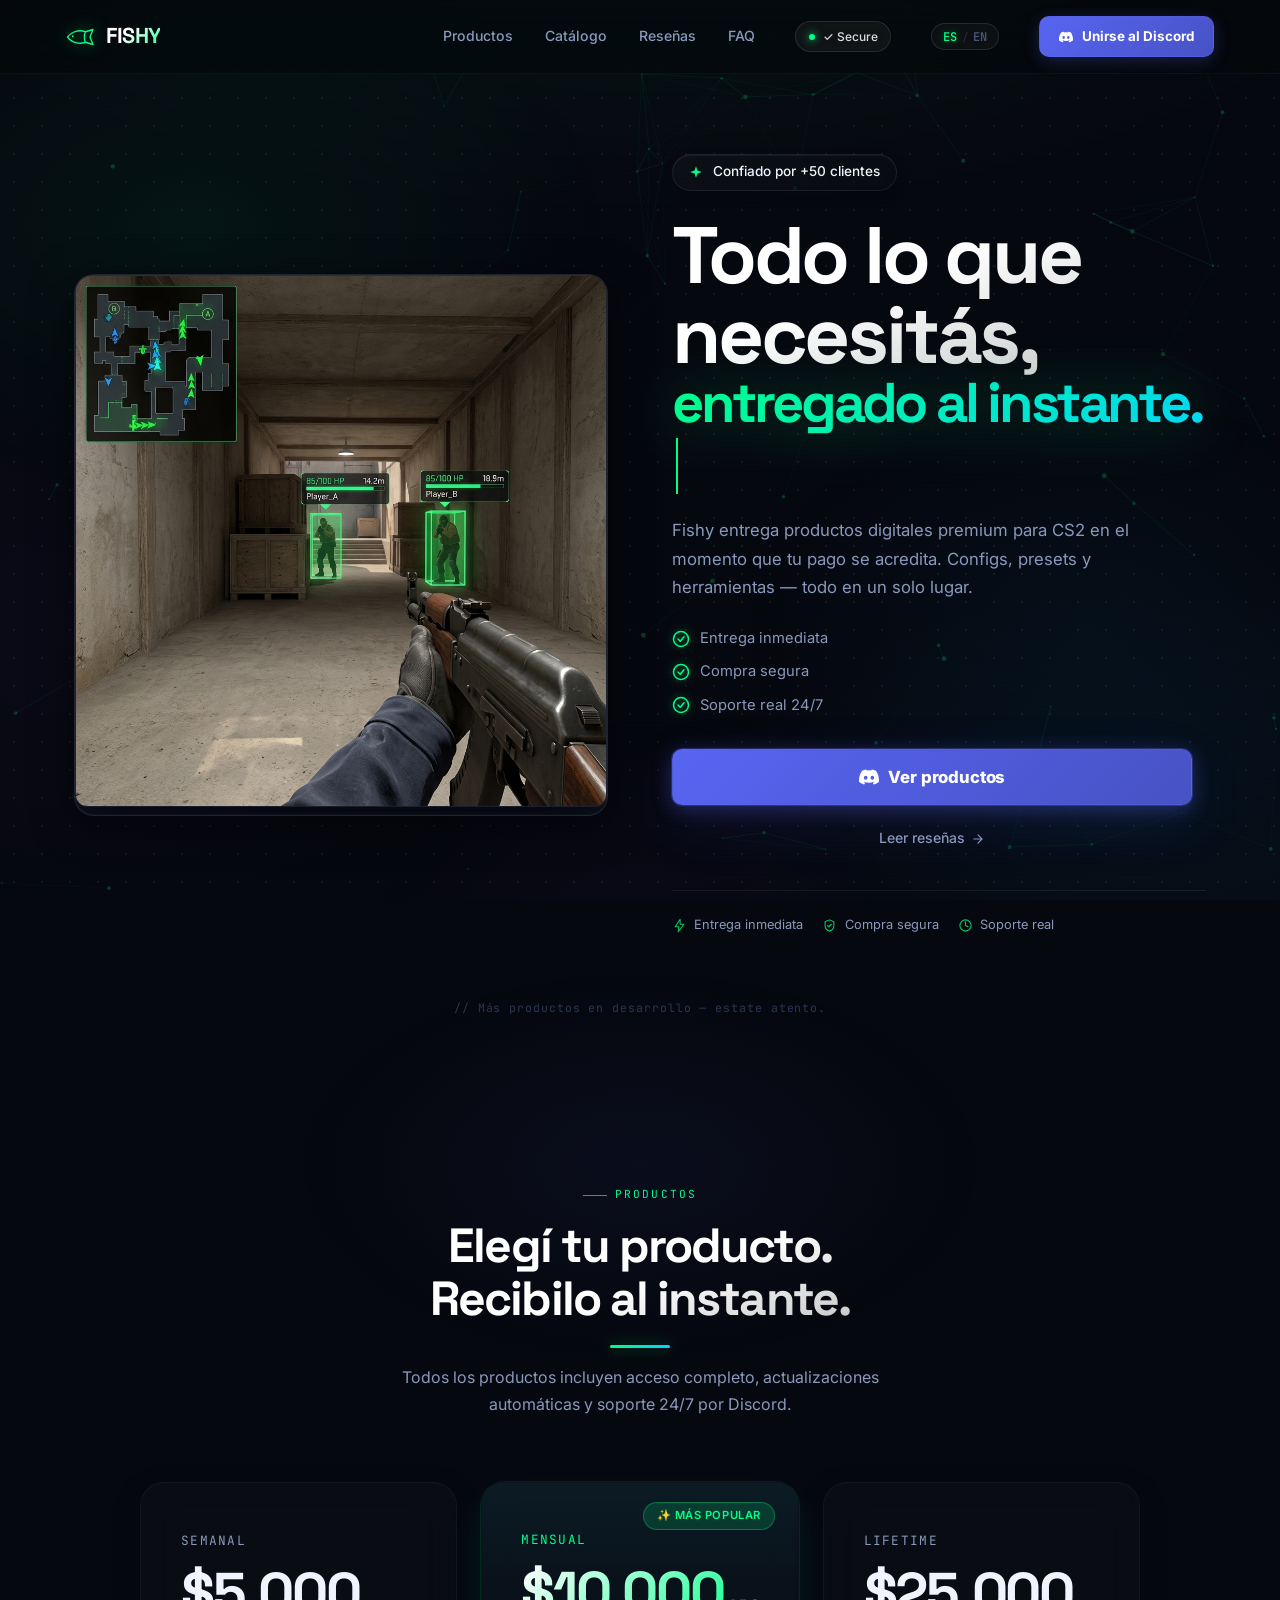
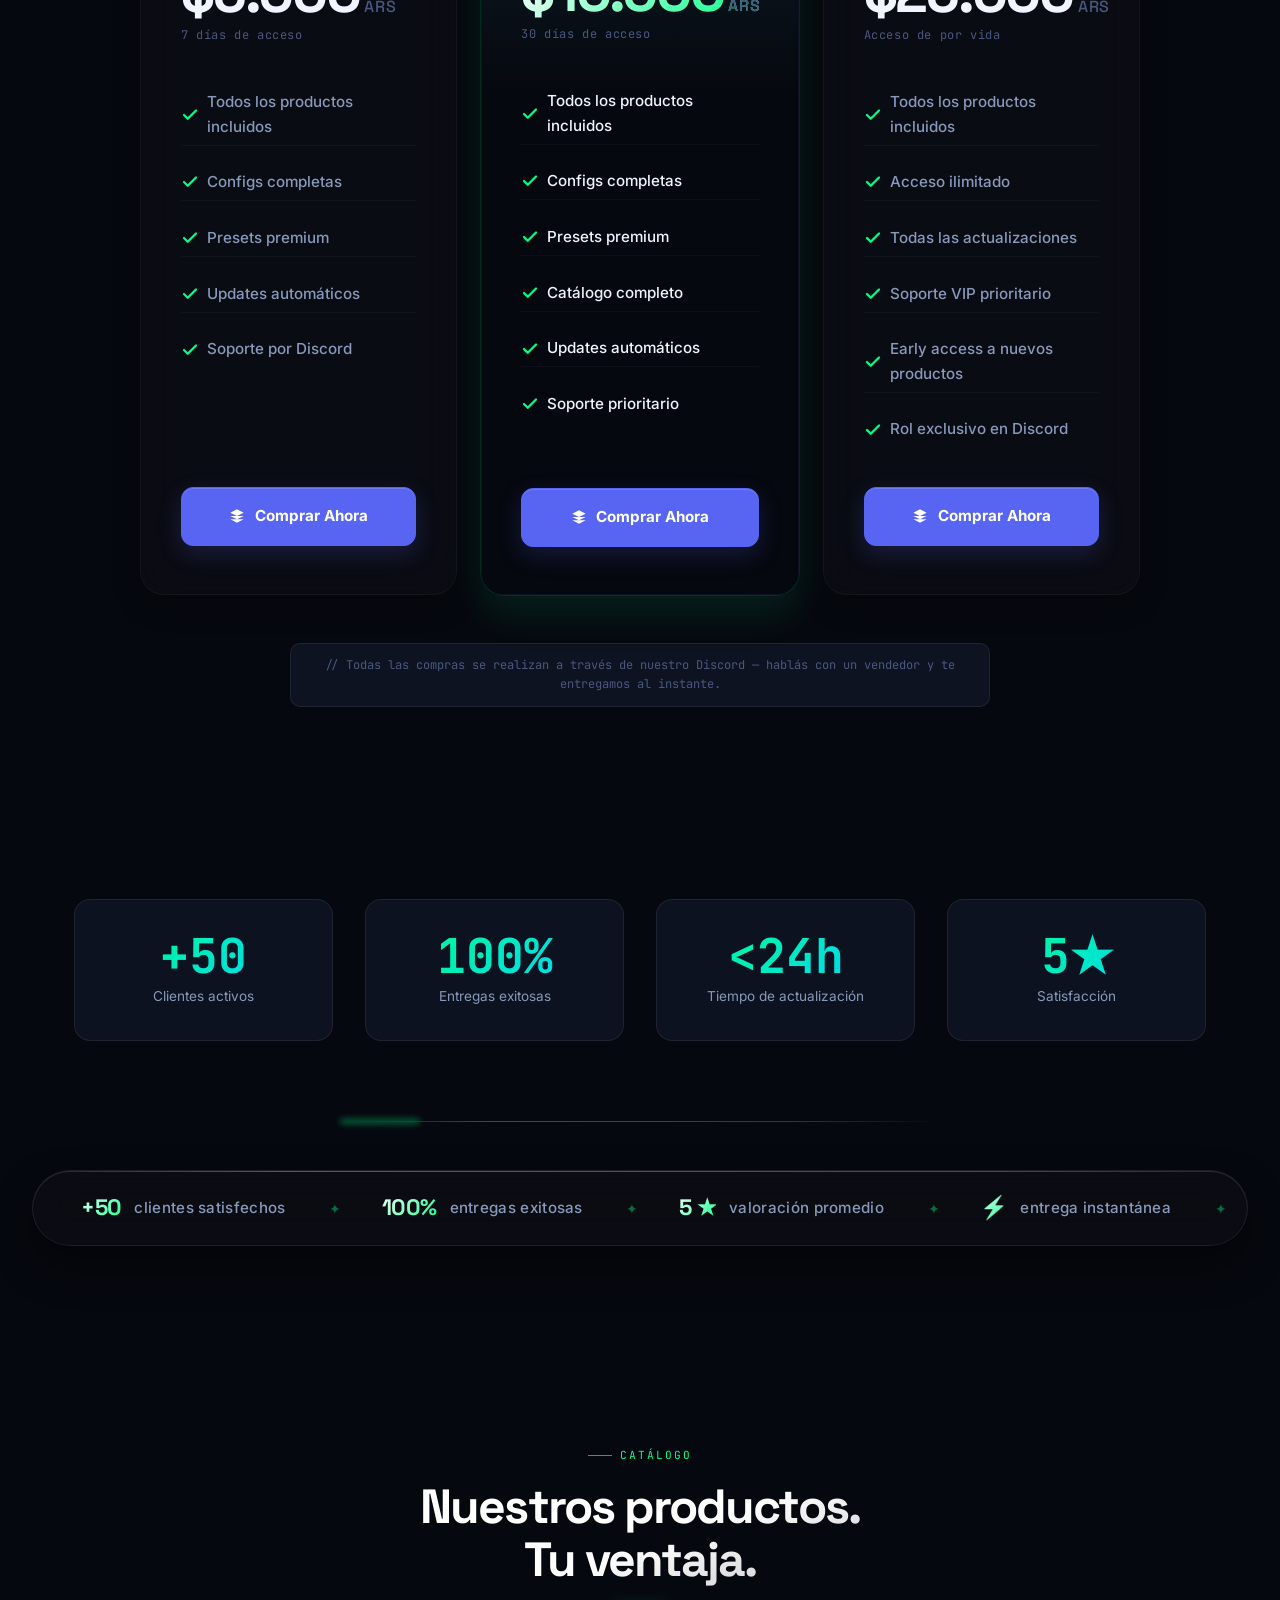
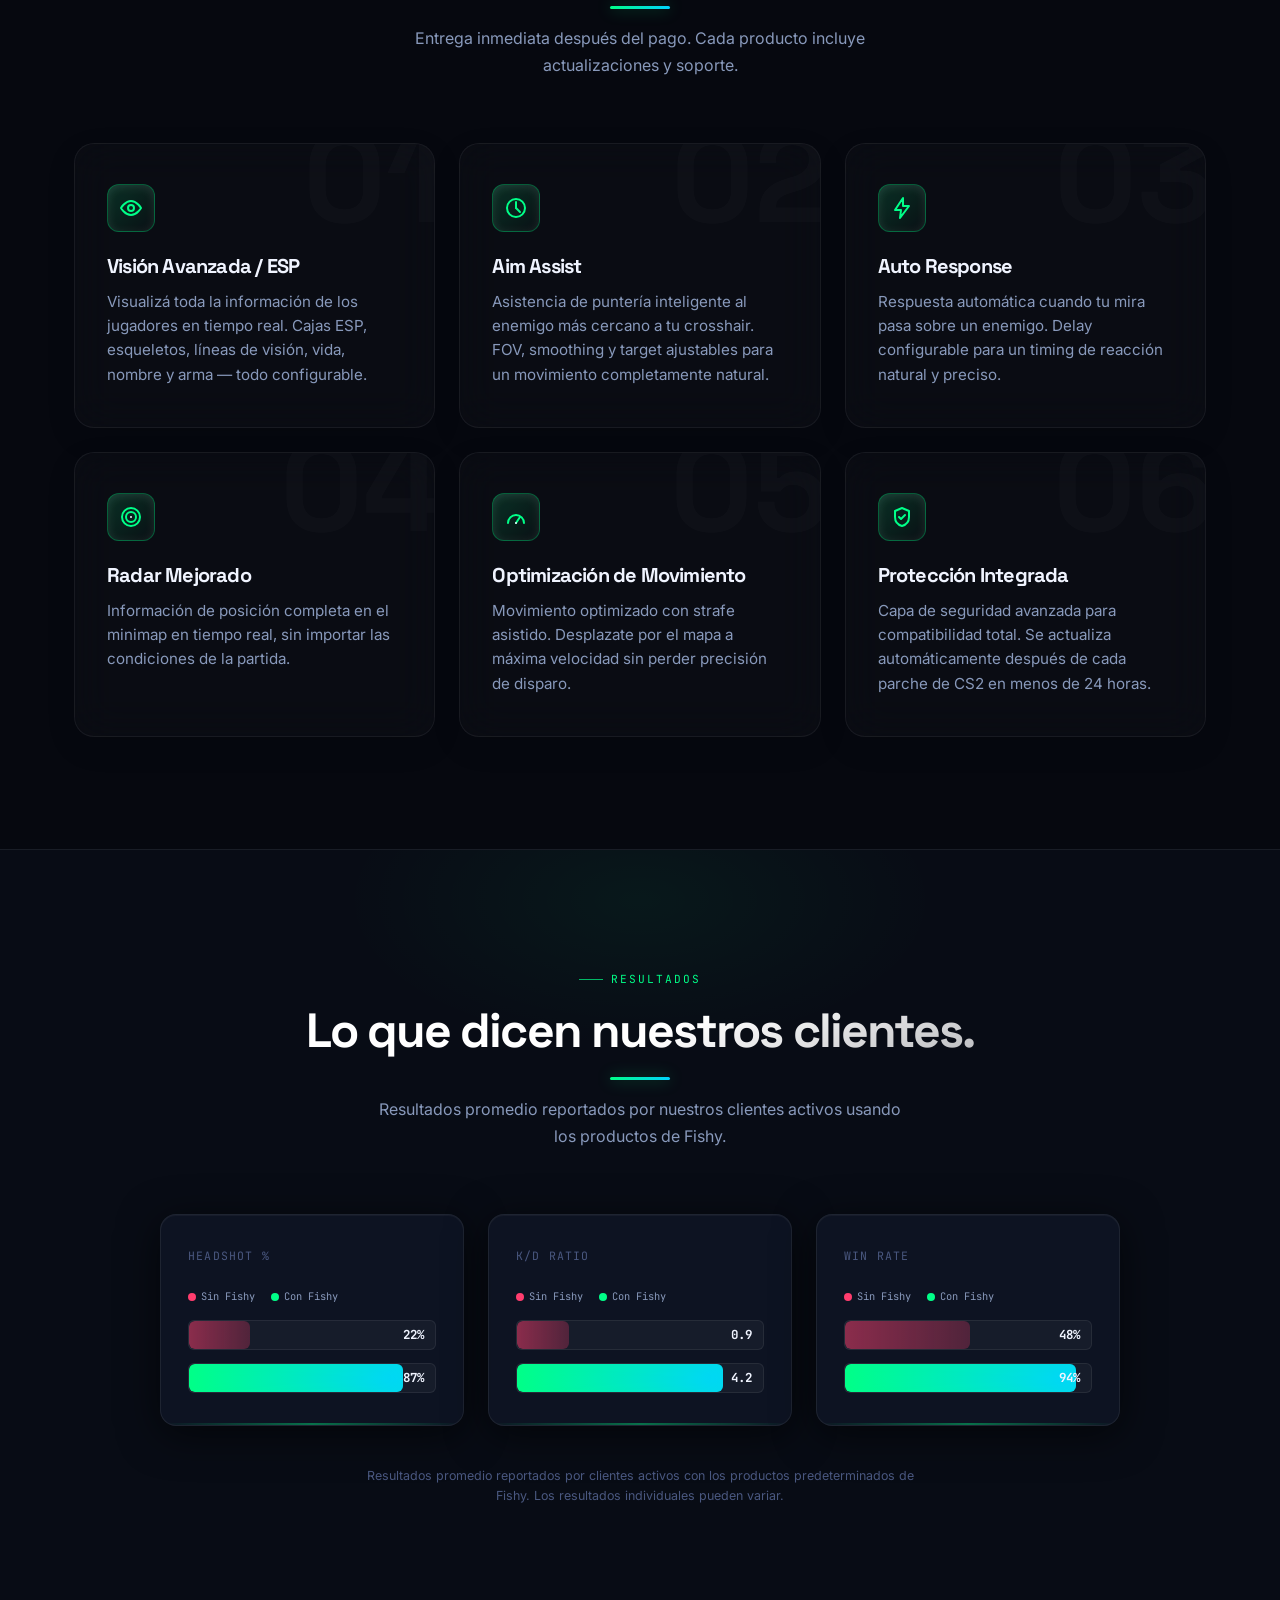
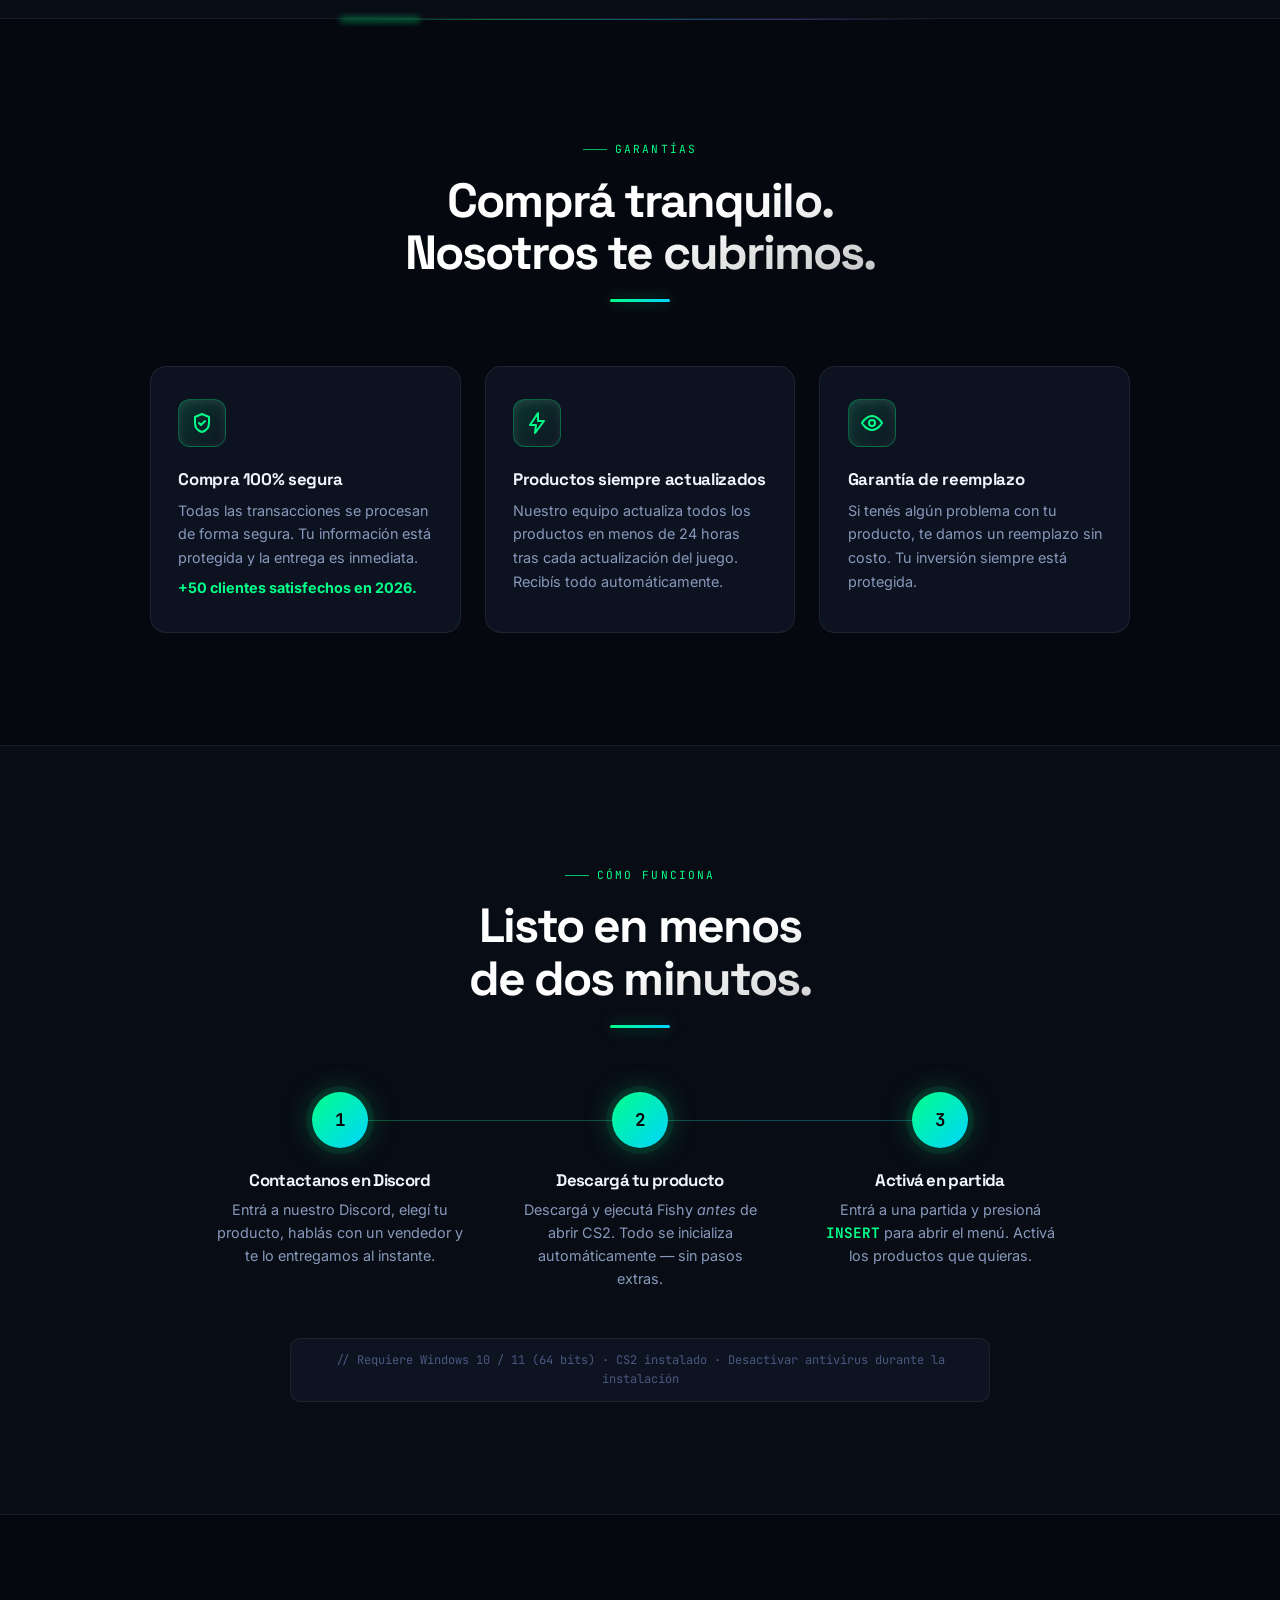
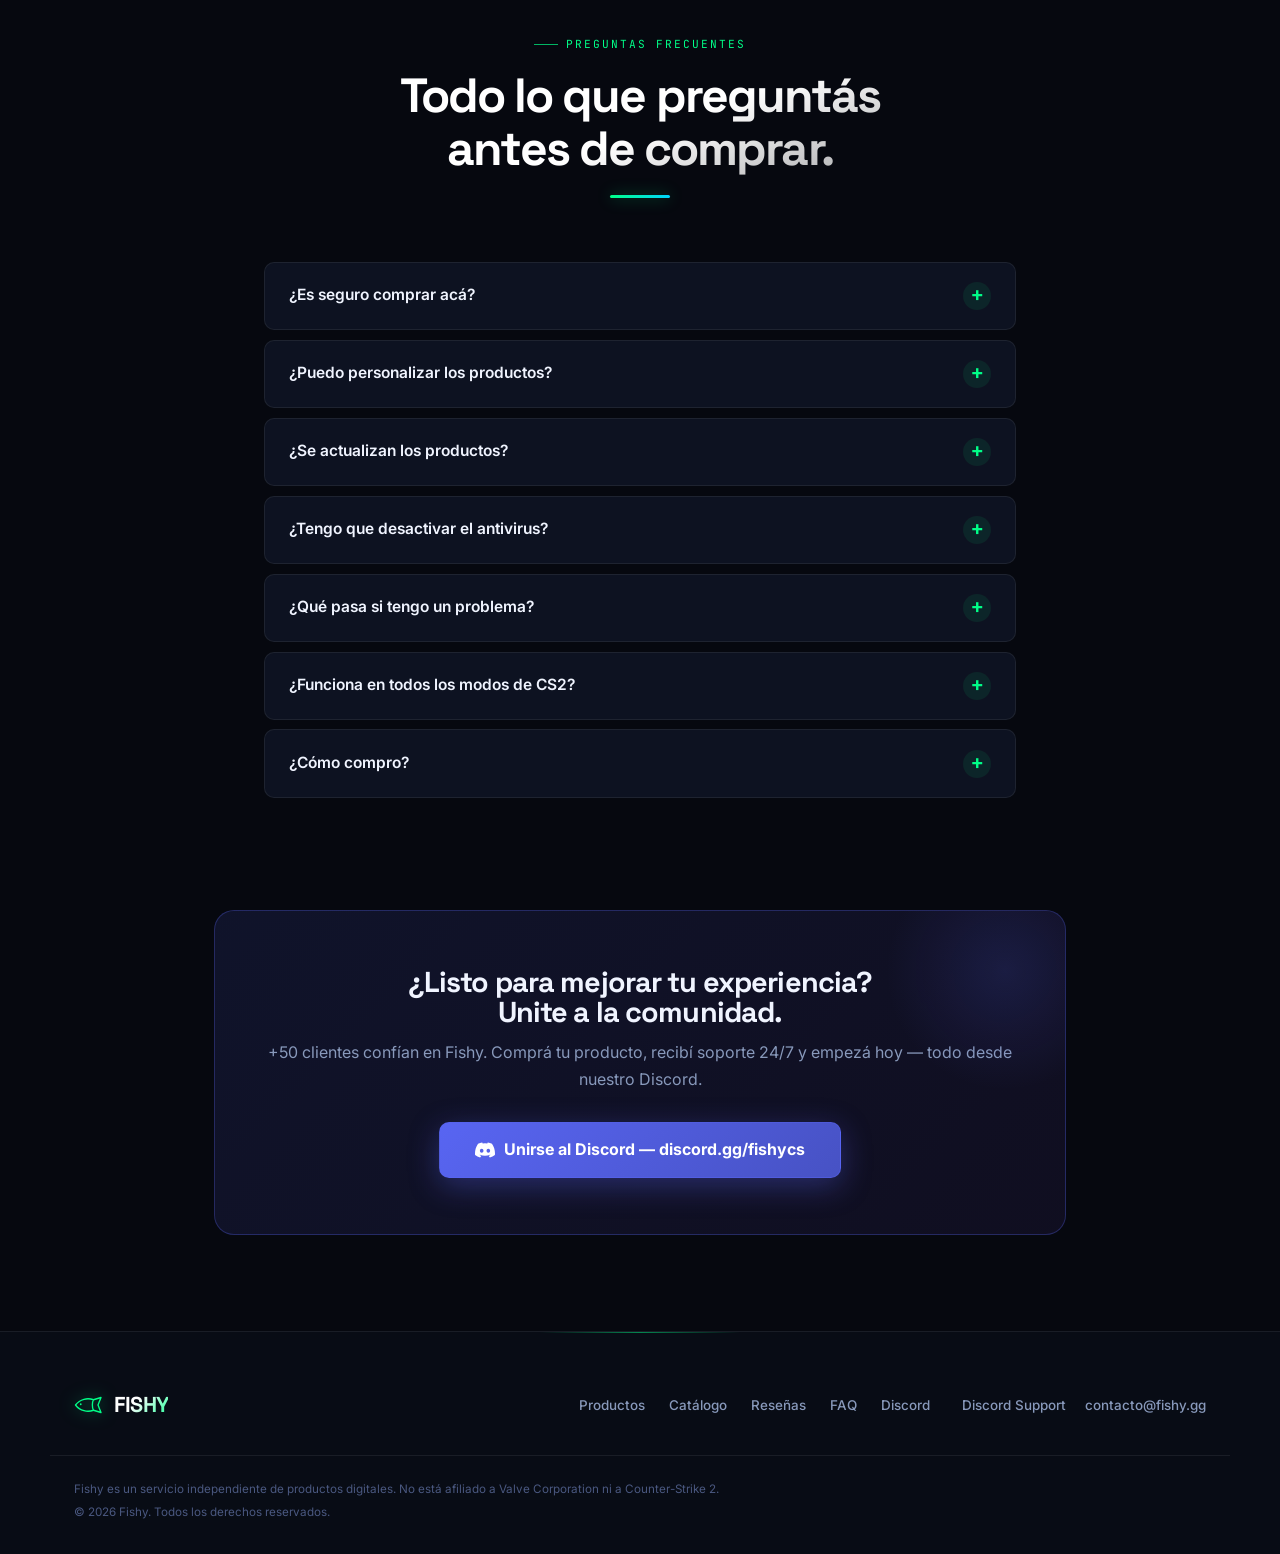
==== commit e5d41c5f: "purchasehtml" ====
--- a/index.html
+++ b/index.html
@@ -159,9 +159,9 @@
             <li data-i18n="feature_updates">Updates automáticos</li>
             <li data-i18n="feature_discord_sup">Soporte por Discord</li>
           </ul>
-          <a href="https://discord.gg/fishycs" target="_blank" rel="noopener" class="btn btn-pricing">
-            <svg viewBox="0 0 24 24" width="16" height="16" fill="currentColor"><path d="M20.317 4.37a19.791 19.791 0 0 0-4.885-1.515.074.074 0 0 0-.079.037c-.21.375-.444.864-.608 1.25a18.27 18.27 0 0 0-5.487 0 12.64 12.64 0 0 0-.617-1.25.077.077 0 0 0-.079-.037A19.736 19.736 0 0 0 3.677 4.37a.07.07 0 0 0-.032.027C.533 9.046-.32 13.58.099 18.057a.082.082 0 0 0 .031.057 19.9 19.9 0 0 0 5.993 3.03.078.078 0 0 0 .084-.028c.462-.63.874-1.295 1.226-1.994.021-.041.001-.09-.041-.106a13.107 13.107 0 0 1-1.872-.892.077.077 0 0 1-.008-.128 10.2 10.2 0 0 0 .372-.292.074.074 0 0 1 .077-.01c3.928 1.793 8.18 1.793 12.061 0a.074.074 0 0 1 .078.01c.12.098.246.198.373.292a.077.077 0 0 1-.006.127 12.299 12.299 0 0 1-1.873.892.077.077 0 0 0-.041.107c.36.698.772 1.362 1.225 1.993a.076.076 0 0 0 .084.028 19.839 19.839 0 0 0 6.002-3.03.077.077 0 0 0 .032-.054c.5-5.177-.838-9.674-3.549-13.66a.061.061 0 0 0-.031-.028z"/></svg>
-            <span data-i18n="btn_buy_discord">Comprar por Discord</span>
+          <a href="purchase.html?plan=weekly" class="btn btn-pricing">
+            <svg viewBox="0 0 24 24" width="16" height="16" fill="currentColor"><path d="M12 2L2 7l10 5 10-5-10-5zM2 17l10 5 10-5M2 12l10 5 10-5"/></svg>
+            <span>Comprar Ahora</span>
           </a>
         </div>
 
@@ -179,9 +179,9 @@
             <li data-i18n="feature_updates">Updates automáticos</li>
             <li data-i18n="feature_priority_sup">Soporte prioritario</li>
           </ul>
-          <a href="https://discord.gg/fishycs" target="_blank" rel="noopener" class="btn btn-pricing btn-pricing--featured">
-            <svg viewBox="0 0 24 24" width="16" height="16" fill="currentColor"><path d="M20.317 4.37a19.791 19.791 0 0 0-4.885-1.515.074.074 0 0 0-.079.037c-.21.375-.444.864-.608 1.25a18.27 18.27 0 0 0-5.487 0 12.64 12.64 0 0 0-.617-1.25.077.077 0 0 0-.079-.037A19.736 19.736 0 0 0 3.677 4.37a.07.07 0 0 0-.032.027C.533 9.046-.32 13.58.099 18.057a.082.082 0 0 0 .031.057 19.9 19.9 0 0 0 5.993 3.03.078.078 0 0 0 .084-.028c.462-.63.874-1.295 1.226-1.994.021-.041.001-.09-.041-.106a13.107 13.107 0 0 1-1.872-.892.077.077 0 0 1-.008-.128 10.2 10.2 0 0 0 .372-.292.074.074 0 0 1 .077-.01c3.928 1.793 8.18 1.793 12.061 0a.074.074 0 0 1 .078.01c.12.098.246.198.373.292a.077.077 0 0 1-.006.127 12.299 12.299 0 0 1-1.873.892.077.077 0 0 0-.041.107c.36.698.772 1.362 1.225 1.993a.076.076 0 0 0 .084.028 19.839 19.839 0 0 0 6.002-3.03.077.077 0 0 0 .032-.054c.5-5.177-.838-9.674-3.549-13.66a.061.061 0 0 0-.031-.028z"/></svg>
-            <span data-i18n="btn_buy_discord">Comprar por Discord</span>
+          <a href="purchase.html?plan=monthly" class="btn btn-pricing btn-pricing--featured">
+            <svg viewBox="0 0 24 24" width="16" height="16" fill="currentColor"><path d="M12 2L2 7l10 5 10-5-10-5zM2 17l10 5 10-5M2 12l10 5 10-5"/></svg>
+            <span>Comprar Ahora</span>
           </a>
         </div>
 
@@ -198,9 +198,9 @@
             <li data-i18n="feature_betas">Early access a nuevos productos</li>
             <li data-i18n="feature_role">Rol exclusivo en Discord</li>
           </ul>
-          <a href="https://discord.gg/fishycs" target="_blank" rel="noopener" class="btn btn-pricing">
-            <svg viewBox="0 0 24 24" width="16" height="16" fill="currentColor"><path d="M20.317 4.37a19.791 19.791 0 0 0-4.885-1.515.074.074 0 0 0-.079.037c-.21.375-.444.864-.608 1.25a18.27 18.27 0 0 0-5.487 0 12.64 12.64 0 0 0-.617-1.25.077.077 0 0 0-.079-.037A19.736 19.736 0 0 0 3.677 4.37a.07.07 0 0 0-.032.027C.533 9.046-.32 13.58.099 18.057a.082.082 0 0 0 .031.057 19.9 19.9 0 0 0 5.993 3.03.078.078 0 0 0 .084-.028c.462-.63.874-1.295 1.226-1.994.021-.041.001-.09-.041-.106a13.107 13.107 0 0 1-1.872-.892.077.077 0 0 1-.008-.128 10.2 10.2 0 0 0 .372-.292.074.074 0 0 1 .077-.01c3.928 1.793 8.18 1.793 12.061 0a.074.074 0 0 1 .078.01c.12.098.246.198.373.292a.077.077 0 0 1-.006.127 12.299 12.299 0 0 1-1.873.892.077.077 0 0 0-.041.107c.36.698.772 1.362 1.225 1.993a.076.076 0 0 0 .084.028 19.839 19.839 0 0 0 6.002-3.03.077.077 0 0 0 .032-.054c.5-5.177-.838-9.674-3.549-13.66a.061.061 0 0 0-.031-.028z"/></svg>
-            <span data-i18n="btn_buy_discord">Comprar por Discord</span>
+          <a href="purchase.html?plan=lifetime" class="btn btn-pricing">
+            <svg viewBox="0 0 24 24" width="16" height="16" fill="currentColor"><path d="M12 2L2 7l10 5 10-5-10-5zM2 17l10 5 10-5M2 12l10 5 10-5"/></svg>
+            <span>Comprar Ahora</span>
           </a>
         </div>
       </div>
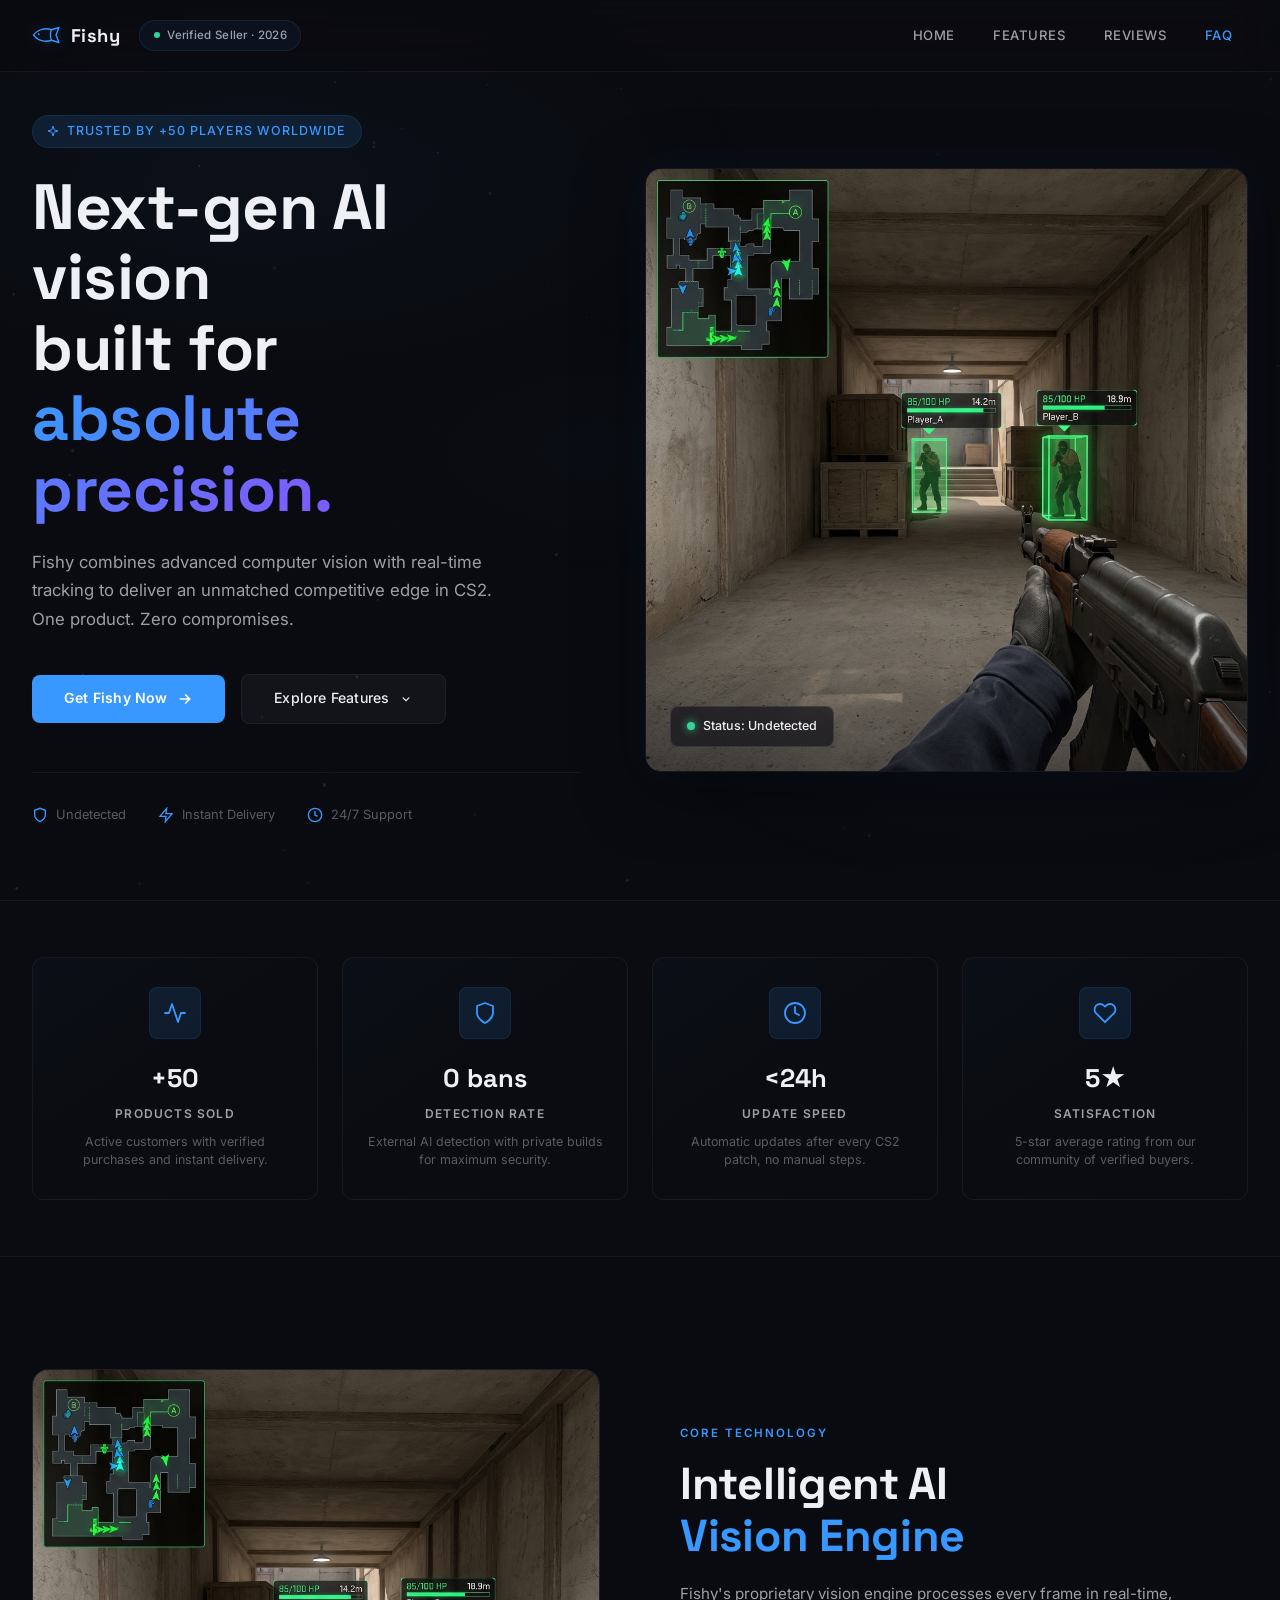
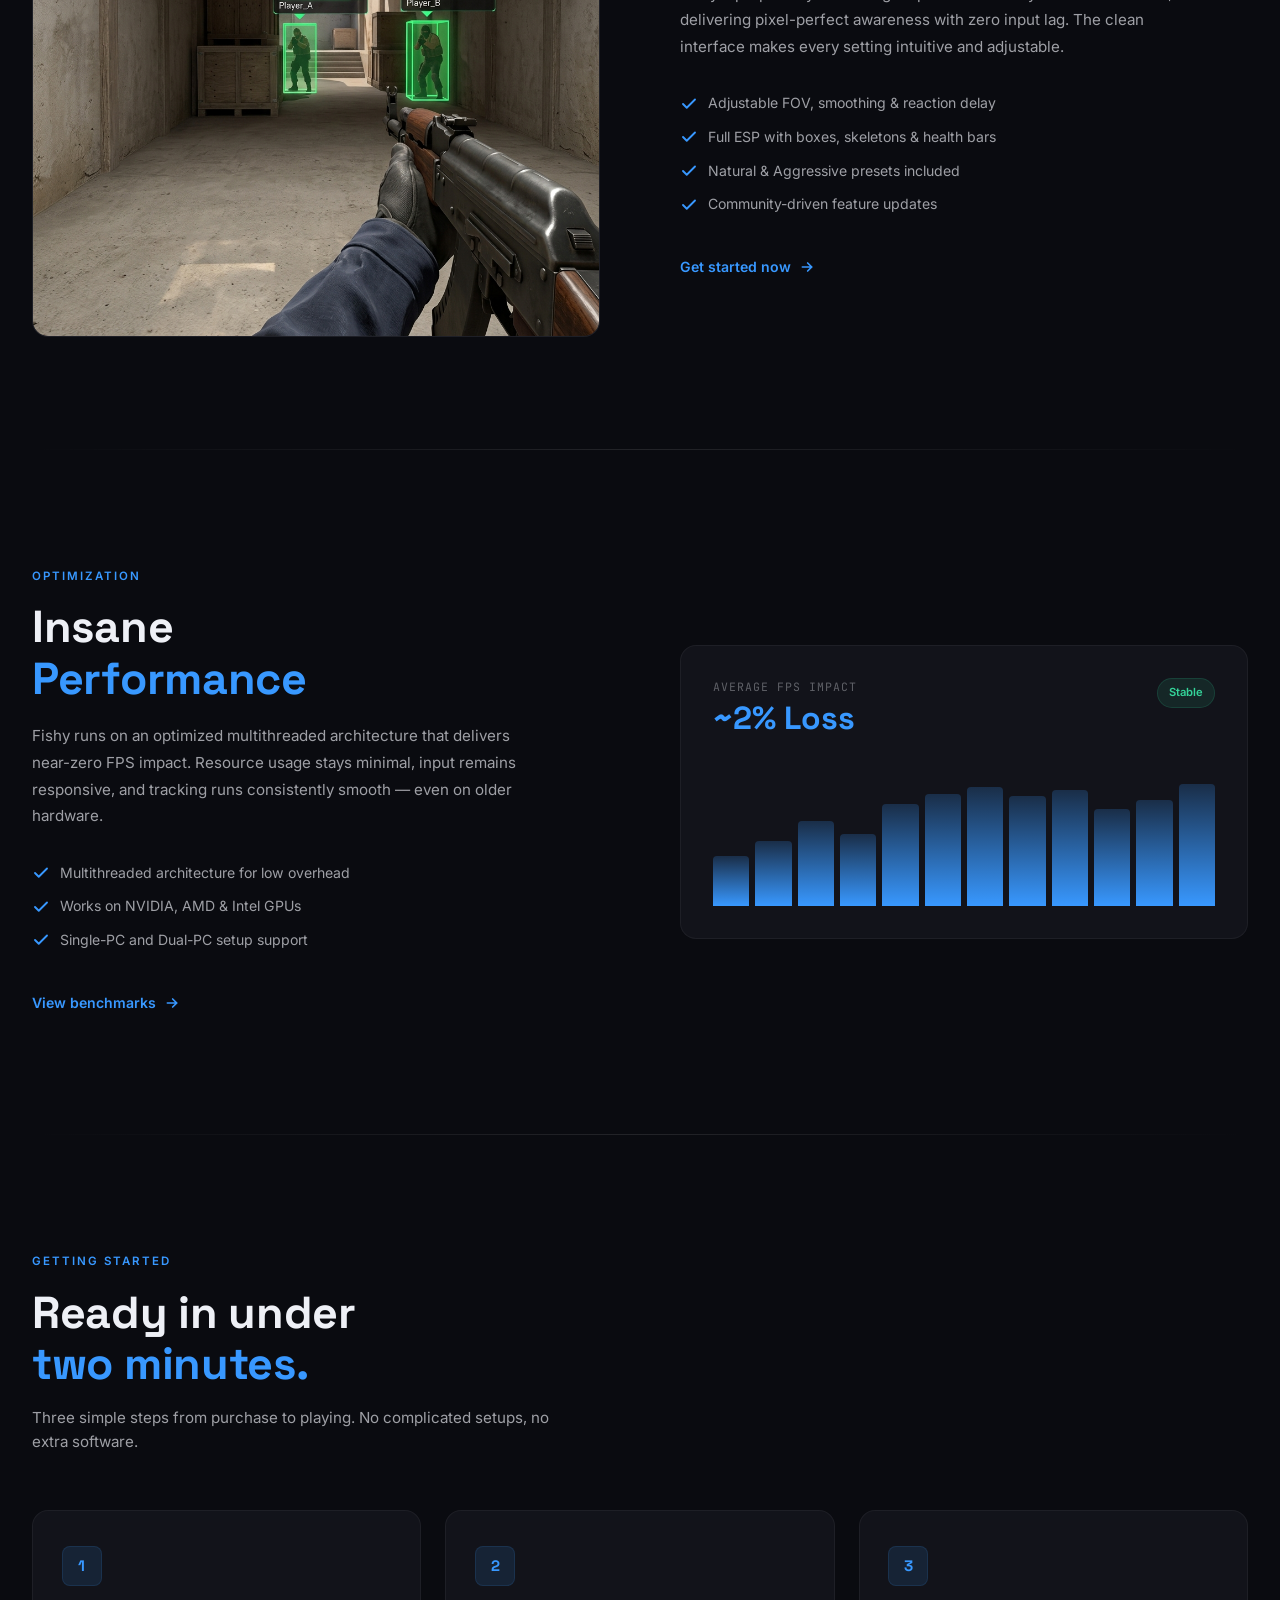
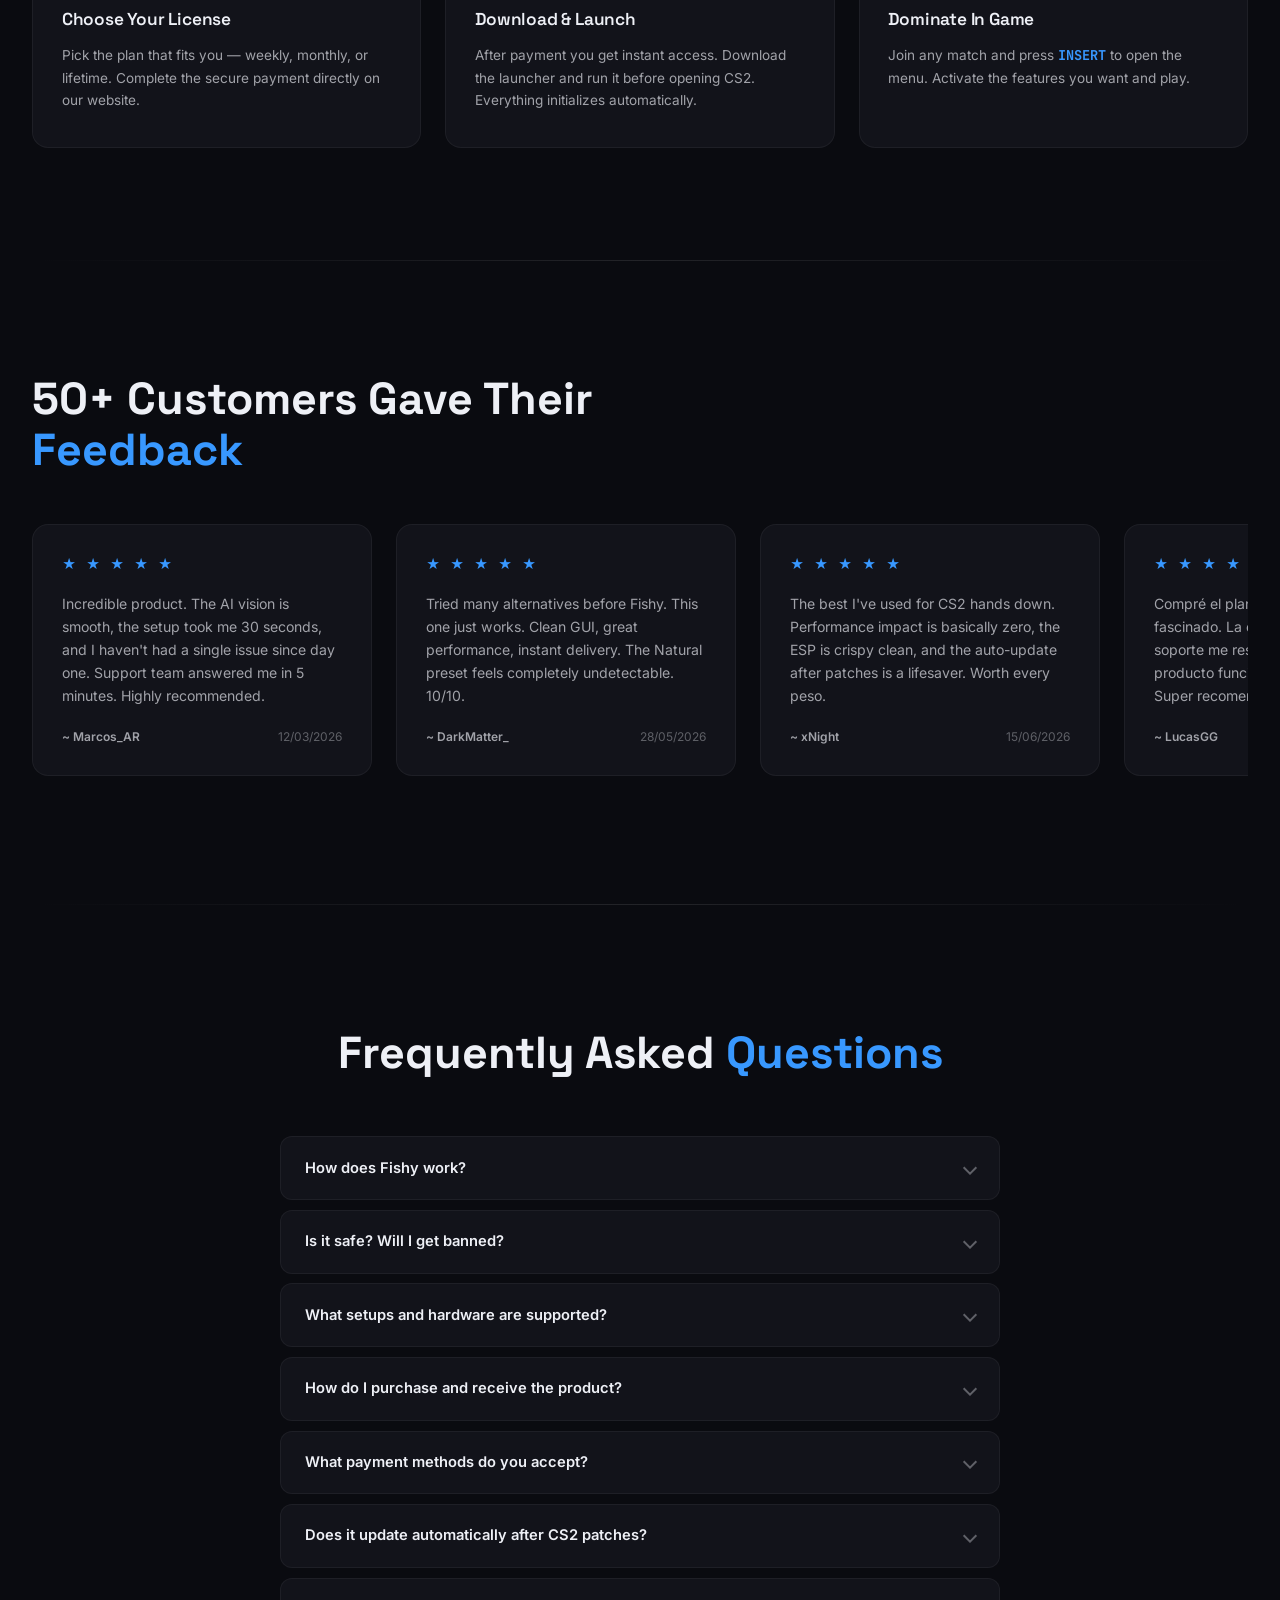
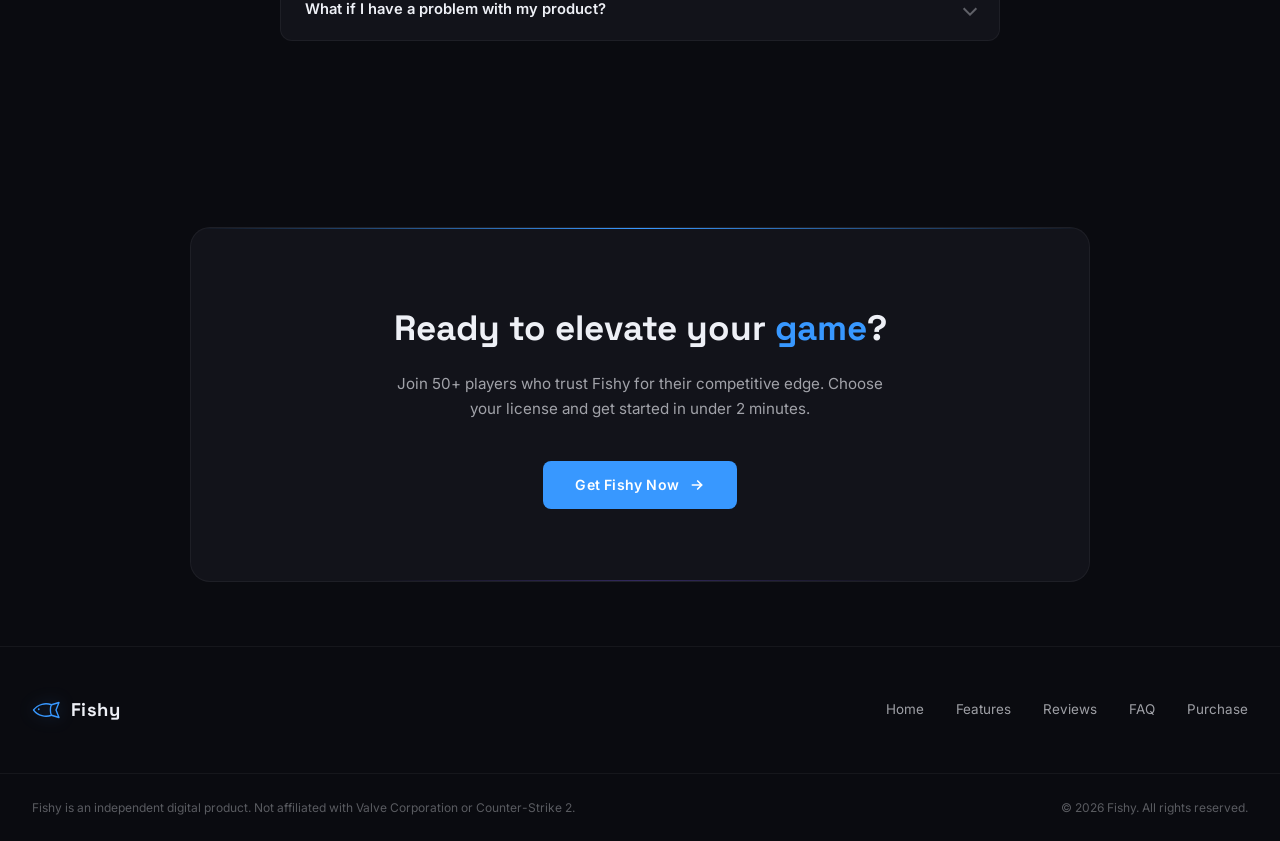
==== commit 97d9f031: "new_web" ====
--- a/index.html
+++ b/index.html
@@ -4,8 +4,8 @@
 <head>
   <meta charset="UTF-8">
   <meta name="viewport" content="width=device-width, initial-scale=1.0, viewport-fit=cover">
-  <title>Fishy — Productos Digitales para CS2 | Entrega Inmediata</title>
-  <meta name="description" content="Fishy entrega productos digitales premium para CS2 en el momento que tu pago se acredita. Configs, presets y más. Compra segura por Discord.">
+  <title>Fishy — Next-Gen AI Vision for CS2 | Premium Digital Products</title>
+  <meta name="description" content="Fishy delivers next-generation AI vision technology for CS2. Premium digital products with instant delivery, automatic updates, and 24/7 real support.">
   <link rel="icon" type="image/svg+xml" href="favicon.svg">
   <link rel="preconnect" href="https://fonts.googleapis.com">
   <link rel="preconnect" href="https://fonts.gstatic.com" crossorigin>
@@ -15,568 +15,384 @@
 
 <body>
 
-
-  <!-- Particle canvas -->
   <canvas id="particles"></canvas>
-  <!-- Cursor glow follower -->
   <div class="cursor-glow" id="cursorGlow"></div>
 
   <!-- ============ NAV ============ -->
   <header class="nav" id="nav">
     <div class="nav-inner">
-      <a href="#top" class="logo" aria-label="Fishy — inicio">
-        <svg class="logo-mark" viewBox="0 0 40 24" fill="none" xmlns="http://www.w3.org/2000/svg" aria-hidden="true">
+      <div class="nav-left">
+        <a href="#top" class="logo" aria-label="Fishy — home">
+          <svg class="logo-mark" viewBox="0 0 40 24" fill="none" xmlns="http://www.w3.org/2000/svg">
+            <path d="M2 12C8 4 18 2 26 5C24 8 24 16 26 19C18 22 8 20 2 12Z" stroke="currentColor" stroke-width="1.8" stroke-linejoin="round"/>
+            <path d="M26 5L36 2L32 12L36 22L26 19" stroke="currentColor" stroke-width="1.8" stroke-linejoin="round"/>
+            <circle cx="9" cy="11" r="1.2" fill="currentColor"/>
+          </svg>
+          <span>Fishy</span>
+        </a>
+        <div class="nav-badge">
+          <span class="badge-dot"></span>
+          Verified Seller · 2026
+        </div>
+      </div>
+
+      <nav class="nav-links" id="navLinks">
+        <a href="#top">HOME</a>
+        <a href="#features">FEATURES</a>
+        <a href="#reviews">REVIEWS</a>
+        <a href="#faq">FAQ</a>
+      </nav>
+
+      <button class="nav-toggle" id="navToggle" aria-label="Menu" aria-expanded="false">
+        <span></span><span></span><span></span>
+      </button>
+    </div>
+  </header>
+
+  <main id="top">
+
+    <!-- ============ HERO ============ -->
+    <section class="hero">
+      <div class="hero-grid">
+        <div class="hero-content">
+          <div class="hero-eyebrow">
+            <svg viewBox="0 0 24 24" width="12" height="12" fill="none" stroke="currentColor" stroke-width="2"><path d="M12 2l2.4 7.6L22 12l-7.6 2.4L12 22l-2.4-7.6L2 12l7.6-2.4L12 2z"/></svg>
+            Trusted by +50 players worldwide
+          </div>
+
+          <h1 class="hero-title">
+            Next-gen AI vision<br>
+            built for<br>
+            <span class="gradient-text">absolute precision.</span>
+          </h1>
+
+          <p class="hero-desc">Fishy combines advanced computer vision with real-time tracking to deliver an unmatched competitive edge in CS2. One product. Zero compromises.</p>
+
+          <div class="hero-actions">
+            <a href="purchase.html" class="btn-primary">
+              Get Fishy Now
+              <svg viewBox="0 0 24 24" width="16" height="16" fill="none" stroke="currentColor" stroke-width="2.5" stroke-linecap="round"><path d="M5 12h14M13 6l6 6-6 6"/></svg>
+            </a>
+            <a href="#features" class="btn-secondary">
+              Explore Features
+              <svg viewBox="0 0 24 24" width="14" height="14" fill="none" stroke="currentColor" stroke-width="2" stroke-linecap="round"><path d="M7 10l5 5 5-5"/></svg>
+            </a>
+          </div>
+
+          <div class="hero-trust">
+            <span class="trust-item">
+              <svg viewBox="0 0 24 24"><path d="M12 22s8-4 8-10V5l-8-3-8 3v7c0 6 8 10 8 10z"/></svg>
+              Undetected
+            </span>
+            <span class="trust-item">
+              <svg viewBox="0 0 24 24"><path d="M13 2L3 14h9l-1 8 10-12h-9l1-8z"/></svg>
+              Instant Delivery
+            </span>
+            <span class="trust-item">
+              <svg viewBox="0 0 24 24"><circle cx="12" cy="12" r="10"/><path d="M12 6v6l4 2"/></svg>
+              24/7 Support
+            </span>
+          </div>
+        </div>
+
+        <div class="hero-visual">
+          <div class="hero-visual-card">
+            <img src="hero_hud.png" alt="Fishy AI — CS2 Interface Preview" loading="eager">
+            <div class="hero-floating-badge">
+              <span class="status-dot"></span>
+              Status: Undetected
+            </div>
+          </div>
+        </div>
+      </div>
+    </section>
+
+    <!-- ============ STATS ============ -->
+    <section class="stats-strip">
+      <div class="stats-grid">
+        <div class="stat-box reveal">
+          <div class="stat-icon-wrap">
+            <svg viewBox="0 0 24 24"><polyline points="22 12 18 12 15 21 9 3 6 12 2 12"/></svg>
+          </div>
+          <div class="stat-number" data-count="50" data-prefix="+">0</div>
+          <div class="stat-label">Products Sold</div>
+          <div class="stat-desc">Active customers with verified purchases and instant delivery.</div>
+        </div>
+        <div class="stat-box reveal delay-1">
+          <div class="stat-icon-wrap">
+            <svg viewBox="0 0 24 24"><path d="M12 22s8-4 8-10V5l-8-3-8 3v7c0 6 8 10 8 10z"/></svg>
+          </div>
+          <div class="stat-number" data-count="0" data-suffix=" bans">0</div>
+          <div class="stat-label">Detection Rate</div>
+          <div class="stat-desc">External AI detection with private builds for maximum security.</div>
+        </div>
+        <div class="stat-box reveal delay-2">
+          <div class="stat-icon-wrap">
+            <svg viewBox="0 0 24 24"><circle cx="12" cy="12" r="10"/><polyline points="12 6 12 12 16 14"/></svg>
+          </div>
+          <div class="stat-number" data-count="24" data-prefix="<" data-suffix="h">0</div>
+          <div class="stat-label">Update Speed</div>
+          <div class="stat-desc">Automatic updates after every CS2 patch, no manual steps.</div>
+        </div>
+        <div class="stat-box reveal delay-3">
+          <div class="stat-icon-wrap">
+            <svg viewBox="0 0 24 24"><path d="M20.84 4.61a5.5 5.5 0 0 0-7.78 0L12 5.67l-1.06-1.06a5.5 5.5 0 0 0-7.78 7.78l1.06 1.06L12 21.23l7.78-7.78 1.06-1.06a5.5 5.5 0 0 0 0-7.78z"/></svg>
+          </div>
+          <div class="stat-number" data-count="5" data-suffix="★">0</div>
+          <div class="stat-label">Satisfaction</div>
+          <div class="stat-desc">5-star average rating from our community of verified buyers.</div>
+        </div>
+      </div>
+    </section>
+
+    <!-- ============ FEATURE: AI VISION ============ -->
+    <section class="feature-row" id="features">
+      <div class="feature-row-inner">
+        <div class="feature-visual reveal">
+          <div class="feature-card-visual">
+            <img src="hero_hud.png" alt="Fishy AI Vision Engine">
+          </div>
+        </div>
+        <div class="feature-content reveal">
+          <span class="eyebrow">Core Technology</span>
+          <h2>Intelligent AI<br><span class="accent">Vision Engine</span></h2>
+          <p>Fishy's proprietary vision engine processes every frame in real-time, delivering pixel-perfect awareness with zero input lag. The clean interface makes every setting intuitive and adjustable.</p>
+          <ul class="feature-list">
+            <li>
+              <svg viewBox="0 0 24 24"><polyline points="20 6 9 17 4 12"/></svg>
+              Adjustable FOV, smoothing & reaction delay
+            </li>
+            <li>
+              <svg viewBox="0 0 24 24"><polyline points="20 6 9 17 4 12"/></svg>
+              Full ESP with boxes, skeletons & health bars
+            </li>
+            <li>
+              <svg viewBox="0 0 24 24"><polyline points="20 6 9 17 4 12"/></svg>
+              Natural & Aggressive presets included
+            </li>
+            <li>
+              <svg viewBox="0 0 24 24"><polyline points="20 6 9 17 4 12"/></svg>
+              Community-driven feature updates
+            </li>
+          </ul>
+          <a href="purchase.html" class="btn-ghost">
+            Get started now
+            <svg viewBox="0 0 24 24" width="16" height="16" fill="none" stroke="currentColor" stroke-width="2.5" stroke-linecap="round"><path d="M5 12h14M13 6l6 6-6 6"/></svg>
+          </a>
+        </div>
+      </div>
+    </section>
+
+    <div class="divider"><div class="divider-line"></div></div>
+
+    <!-- ============ FEATURE: PERFORMANCE ============ -->
+    <section class="feature-row">
+      <div class="feature-row-inner flip">
+        <div class="feature-visual reveal">
+          <div class="perf-widget">
+            <div class="perf-header">
+              <div>
+                <div class="perf-label">Average FPS Impact</div>
+                <div class="perf-value">~2% Loss</div>
+              </div>
+              <span class="perf-badge">Stable</span>
+            </div>
+            <div class="chart-container">
+              <div class="chart-col" style="height:40%"></div>
+              <div class="chart-col" style="height:52%"></div>
+              <div class="chart-col" style="height:68%"></div>
+              <div class="chart-col" style="height:58%"></div>
+              <div class="chart-col" style="height:82%"></div>
+              <div class="chart-col" style="height:90%"></div>
+              <div class="chart-col" style="height:96%"></div>
+              <div class="chart-col" style="height:88%"></div>
+              <div class="chart-col" style="height:93%"></div>
+              <div class="chart-col" style="height:78%"></div>
+              <div class="chart-col" style="height:85%"></div>
+              <div class="chart-col" style="height:98%"></div>
+            </div>
+          </div>
+        </div>
+        <div class="feature-content reveal">
+          <span class="eyebrow">Optimization</span>
+          <h2>Insane<br><span class="accent">Performance</span></h2>
+          <p>Fishy runs on an optimized multithreaded architecture that delivers near-zero FPS impact. Resource usage stays minimal, input remains responsive, and tracking runs consistently smooth — even on older hardware.</p>
+          <ul class="feature-list">
+            <li>
+              <svg viewBox="0 0 24 24"><polyline points="20 6 9 17 4 12"/></svg>
+              Multithreaded architecture for low overhead
+            </li>
+            <li>
+              <svg viewBox="0 0 24 24"><polyline points="20 6 9 17 4 12"/></svg>
+              Works on NVIDIA, AMD & Intel GPUs
+            </li>
+            <li>
+              <svg viewBox="0 0 24 24"><polyline points="20 6 9 17 4 12"/></svg>
+              Single-PC and Dual-PC setup support
+            </li>
+          </ul>
+          <a href="purchase.html" class="btn-ghost">
+            View benchmarks
+            <svg viewBox="0 0 24 24" width="16" height="16" fill="none" stroke="currentColor" stroke-width="2.5" stroke-linecap="round"><path d="M5 12h14M13 6l6 6-6 6"/></svg>
+          </a>
+        </div>
+      </div>
+    </section>
+
+    <div class="divider"><div class="divider-line"></div></div>
+
+    <!-- ============ HOW IT WORKS ============ -->
+    <section class="section-wrap">
+      <div class="section-head reveal">
+        <span class="eyebrow">Getting Started</span>
+        <h2>Ready in under<br><span class="accent">two minutes.</span></h2>
+        <p>Three simple steps from purchase to playing. No complicated setups, no extra software.</p>
+      </div>
+      <div class="steps-grid">
+        <div class="step-card reveal">
+          <span class="step-num">1</span>
+          <h3>Choose Your License</h3>
+          <p>Pick the plan that fits you — weekly, monthly, or lifetime. Complete the secure payment directly on our website.</p>
+        </div>
+        <div class="step-card reveal delay-1">
+          <span class="step-num">2</span>
+          <h3>Download & Launch</h3>
+          <p>After payment you get instant access. Download the launcher and run it before opening CS2. Everything initializes automatically.</p>
+        </div>
+        <div class="step-card reveal delay-2">
+          <span class="step-num">3</span>
+          <h3>Dominate In Game</h3>
+          <p>Join any match and press <strong style="color:var(--accent);font-family:var(--font-mono)">INSERT</strong> to open the menu. Activate the features you want and play.</p>
+        </div>
+      </div>
+    </section>
+
+    <div class="divider"><div class="divider-line"></div></div>
+
+    <!-- ============ REVIEWS ============ -->
+    <section class="section-wrap" id="reviews">
+      <div class="reviews-header reveal">
+        <h2>50+ Customers Gave Their<br><span class="accent">Feedback</span></h2>
+      </div>
+      <div class="reviews-scroll">
+        <div class="review-card reveal">
+          <div class="review-stars">★ ★ ★ ★ ★</div>
+          <p class="review-body">Incredible product. The AI vision is smooth, the setup took me 30 seconds, and I haven't had a single issue since day one. Support team answered me in 5 minutes. Highly recommended.</p>
+          <div class="review-footer">
+            <span class="name">~ Marcos_AR</span>
+            <span>12/03/2026</span>
+          </div>
+        </div>
+        <div class="review-card reveal">
+          <div class="review-stars">★ ★ ★ ★ ★</div>
+          <p class="review-body">Tried many alternatives before Fishy. This one just works. Clean GUI, great performance, instant delivery. The Natural preset feels completely undetectable. 10/10.</p>
+          <div class="review-footer">
+            <span class="name">~ DarkMatter_</span>
+            <span>28/05/2026</span>
+          </div>
+        </div>
+        <div class="review-card reveal">
+          <div class="review-stars">★ ★ ★ ★ ★</div>
+          <p class="review-body">The best I've used for CS2 hands down. Performance impact is basically zero, the ESP is crispy clean, and the auto-update after patches is a lifesaver. Worth every peso.</p>
+          <div class="review-footer">
+            <span class="name">~ xNight</span>
+            <span>15/06/2026</span>
+          </div>
+        </div>
+        <div class="review-card reveal">
+          <div class="review-stars">★ ★ ★ ★ ★</div>
+          <p class="review-body">Compré el plan mensual y estoy fascinado. La entrega fue instantánea, el soporte me respondió enseguida y el producto funciona perfecto en Premier. Super recomendado.</p>
+          <div class="review-footer">
+            <span class="name">~ LucasGG</span>
+            <span>02/07/2026</span>
+          </div>
+        </div>
+      </div>
+    </section>
+
+    <div class="divider"><div class="divider-line"></div></div>
+
+    <!-- ============ FAQ ============ -->
+    <section class="section-wrap" id="faq">
+      <div class="faq-wrap">
+        <h2 class="faq-heading reveal">Frequently Asked <span class="accent">Questions</span></h2>
+
+        <details class="faq-item reveal">
+          <summary>How does Fishy work?</summary>
+          <div class="faq-answer">Fishy uses an AI-based vision engine that processes your screen in real-time. It's fully external — meaning it doesn't modify any game files. After purchasing, you get a launcher that handles everything automatically in under 2 minutes.</div>
+        </details>
+
+        <details class="faq-item reveal">
+          <summary>Is it safe? Will I get banned?</summary>
+          <div class="faq-answer">Fishy is designed with security as its core priority. It uses fully external object detection and private, individual builds for every user. Since our launch in 2026, <strong style="color:var(--accent)">zero bans have been reported</strong> among users with default settings.</div>
+        </details>
+
+        <details class="faq-item reveal">
+          <summary>What setups and hardware are supported?</summary>
+          <div class="faq-answer">Fishy works on Windows 10/11 (64-bit), supports all NVIDIA, AMD, and Intel GPUs, and is compatible with both single-PC and dual-PC setups. CS2 must be installed via Steam. 8 GB of RAM is recommended.</div>
+        </details>
+
+        <details class="faq-item reveal">
+          <summary>How do I purchase and receive the product?</summary>
+          <div class="faq-answer">Everything happens on our website. Choose your license (Weekly, Monthly, 3 Months, or Lifetime), select your payment method, and complete the process. You get instant access to the download link and your activation key right after payment confirmation.</div>
+        </details>
+
+        <details class="faq-item reveal">
+          <summary>What payment methods do you accept?</summary>
+          <div class="faq-answer">We accept Mercado Pago, bank transfers (Alias/CBU), debit/credit cards, and cryptocurrency (USDT, LTC, BTC). All payments are processed securely with immediate confirmation.</div>
+        </details>
+
+        <details class="faq-item reveal">
+          <summary>Does it update automatically after CS2 patches?</summary>
+          <div class="faq-answer">Yes. Our team pushes updates within 24 hours of every CS2 patch. The update downloads automatically through the launcher — you don't have to do anything manually.</div>
+        </details>
+
+        <details class="faq-item reveal">
+          <summary>What if I have a problem with my product?</summary>
+          <div class="faq-answer">Contact our support team (available 24/7) with your order details and we'll resolve it immediately. If your key has any issue, we provide a free replacement — your investment is always protected.</div>
+        </details>
+      </div>
+    </section>
+
+    <!-- ============ CTA ============ -->
+    <section class="cta-section">
+      <div class="cta-card reveal">
+        <h3>Ready to elevate your <span class="accent">game</span>?</h3>
+        <p>Join 50+ players who trust Fishy for their competitive edge. Choose your license and get started in under 2 minutes.</p>
+        <a href="purchase.html" class="btn-primary">
+          Get Fishy Now
+          <svg viewBox="0 0 24 24" width="16" height="16" fill="none" stroke="currentColor" stroke-width="2.5" stroke-linecap="round"><path d="M5 12h14M13 6l6 6-6 6"/></svg>
+        </a>
+      </div>
+    </section>
+
+  </main>
+
+  <!-- ============ FOOTER ============ -->
+  <footer class="footer">
+    <div class="footer-main">
+      <a href="#top" class="logo">
+        <svg class="logo-mark" viewBox="0 0 40 24" fill="none" xmlns="http://www.w3.org/2000/svg">
           <path d="M2 12C8 4 18 2 26 5C24 8 24 16 26 19C18 22 8 20 2 12Z" stroke="currentColor" stroke-width="1.8" stroke-linejoin="round"/>
           <path d="M26 5L36 2L32 12L36 22L26 19" stroke="currentColor" stroke-width="1.8" stroke-linejoin="round"/>
           <circle cx="9" cy="11" r="1.2" fill="currentColor"/>
         </svg>
-        <span>FISHY</span>
+        <span>Fishy</span>
       </a>
-
-      <nav class="nav-links">
-        <a href="#planes" data-i18n="nav_planes">Productos</a>
-        <a href="#como-funciona" data-i18n="nav_funciones">Catálogo</a>
-        <a href="#resultados" data-i18n="nav_stats">Reseñas</a>
-        <a href="#preguntas" data-i18n="nav_faq">FAQ</a>
-      </nav>
-
-      <div class="nav-live-badge" data-i18n="nav_badge">✓ Secure</div>
-
-      <button class="lang-toggle" id="langToggle" aria-label="Cambiar idioma / Switch language">
-        <span class="lang-opt lang-es active">ES</span>
-        <span class="lang-divider">/</span>
-        <span class="lang-opt lang-en">EN</span>
-      </button>
-
-      <a href="https://discord.gg/fishycs" target="_blank" rel="noopener" class="btn btn-discord btn-small" style="width:auto;height:auto;padding:0.55rem 1.2rem;font-size:0.84rem;">
-        <svg viewBox="0 0 24 24" width="14" height="14" fill="currentColor"><path d="M20.317 4.37a19.791 19.791 0 0 0-4.885-1.515.074.074 0 0 0-.079.037c-.21.375-.444.864-.608 1.25a18.27 18.27 0 0 0-5.487 0 12.64 12.64 0 0 0-.617-1.25.077.077 0 0 0-.079-.037A19.736 19.736 0 0 0 3.677 4.37a.07.07 0 0 0-.032.027C.533 9.046-.32 13.58.099 18.057a.082.082 0 0 0 .031.057 19.9 19.9 0 0 0 5.993 3.03.078.078 0 0 0 .084-.028c.462-.63.874-1.295 1.226-1.994.021-.041.001-.09-.041-.106a13.107 13.107 0 0 1-1.872-.892.077.077 0 0 1-.008-.128 10.2 10.2 0 0 0 .372-.292.074.074 0 0 1 .077-.01c3.928 1.793 8.18 1.793 12.061 0a.074.074 0 0 1 .078.01c.12.098.246.198.373.292a.077.077 0 0 1-.006.127 12.299 12.299 0 0 1-1.873.892.077.077 0 0 0-.041.107c.36.698.772 1.362 1.225 1.993a.076.076 0 0 0 .084.028 19.839 19.839 0 0 0 6.002-3.03.077.077 0 0 0 .032-.054c.5-5.177-.838-9.674-3.549-13.66a.061.061 0 0 0-.031-.028zM8.02 15.33c-1.183 0-2.157-1.085-2.157-2.419 0-1.333.956-2.419 2.157-2.419 1.21 0 2.176 1.096 2.157 2.42 0 1.333-.956 2.418-2.157 2.418zm7.975 0c-1.183 0-2.157-1.085-2.157-2.419 0-1.333.955-2.419 2.157-2.419 1.21 0 2.176 1.096 2.157 2.42 0 1.333-.946 2.418-2.157 2.418z"/></svg>
-        <span data-i18n="nav_discord">Unirse al Discord</span>
-      </a>
-
-      <button class="nav-toggle" id="navToggle" aria-label="Abrir menú" aria-expanded="false">
-        <span></span><span></span><span></span>
-      </button>
+      <div class="footer-links">
+        <a href="#top">Home</a>
+        <a href="#features">Features</a>
+        <a href="#reviews">Reviews</a>
+        <a href="#faq">FAQ</a>
+        <a href="purchase.html">Purchase</a>
+      </div>
     </div>
-  </header>
-
-  <main id="top">
-
-    <!-- ============ HERO / PRODUCT ============ -->
-    <section class="product" id="producto">
-      <div class="product-wrap">
-
-        <!-- Media / HUD Preview -->
-        <div class="product-media">
-          <div class="product-media-inner">
-            <img src="hero_hud.png" alt="Fishy CS2 Product Preview" style="width: 100%; height: auto; border-radius: 12px; box-shadow: 0 20px 60px rgba(0,0,0,0.6); border: 1px solid rgba(255,255,255,0.05);">
-          </div>
-        </div>
-
-        <!-- Product Info -->
-        <div class="product-info">
-          <div class="hero-eyebrow">
-            <svg viewBox="0 0 24 24" width="14" height="14" fill="currentColor">
-              <path d="M12 2l2.4 7.6L22 12l-7.6 2.4L12 22l-2.4-7.6L2 12l7.6-2.4L12 2z"/>
-            </svg>
-            <span data-i18n="hero_eyebrow">Trusted by +50 customers</span>
-          </div>
-
-          <h1 class="product-title">
-            <span data-i18n="hero_title_1">Todo lo que necesitás,</span>
-            <span class="product-title-glow"><span data-i18n="hero_glow">entregado al instante.</span><span class="typing-cursor"></span></span>
-          </h1>
-
-          <p class="product-desc" data-i18n="hero_desc">Fishy entrega productos digitales premium para CS2 en el momento que tu pago se acredita. Configs, presets y herramientas — todo en un solo lugar.</p>
-
-          <ul class="check-list">
-            <li>
-              <svg viewBox="0 0 24 24" class="icon-check"><circle cx="12" cy="12" r="10"/><polyline points="8 12 11 15 16 9"/></svg>
-              <span data-i18n="check_1">Entrega inmediata</span>
-            </li>
-            <li>
-              <svg viewBox="0 0 24 24" class="icon-check"><circle cx="12" cy="12" r="10"/><polyline points="8 12 11 15 16 9"/></svg>
-              <span data-i18n="check_2">Compra segura</span>
-            </li>
-            <li>
-              <svg viewBox="0 0 24 24" class="icon-check"><circle cx="12" cy="12" r="10"/><polyline points="8 12 11 15 16 9"/></svg>
-              <span data-i18n="check_3">Soporte real 24/7</span>
-            </li>
-          </ul>
-
-          <div class="buy-box">
-            <div class="magnetic-wrap">
-              <a href="https://discord.gg/fishycs" target="_blank" rel="noopener" class="btn btn-discord-hero">
-                <svg viewBox="0 0 24 24" width="20" height="20" fill="currentColor">
-                  <path d="M20.317 4.37a19.791 19.791 0 0 0-4.885-1.515.074.074 0 0 0-.079.037c-.21.375-.444.864-.608 1.25a18.27 18.27 0 0 0-5.487 0 12.64 12.64 0 0 0-.617-1.25.077.077 0 0 0-.079-.037A19.736 19.736 0 0 0 3.677 4.37a.07.07 0 0 0-.032.027C.533 9.046-.32 13.58.099 18.057a.082.082 0 0 0 .031.057 19.9 19.9 0 0 0 5.993 3.03.078.078 0 0 0 .084-.028c.462-.63.874-1.295 1.226-1.994.021-.041.001-.09-.041-.106a13.107 13.107 0 0 1-1.872-.892.077.077 0 0 1-.008-.128 10.2 10.2 0 0 0 .372-.292.074.074 0 0 1 .077-.01c3.928 1.793 8.18 1.793 12.061 0a.074.074 0 0 1 .078.01c.12.098.246.198.373.292a.077.077 0 0 1-.006.127 12.299 12.299 0 0 1-1.873.892.077.077 0 0 0-.041.107c.36.698.772 1.362 1.225 1.993a.076.076 0 0 0 .084.028 19.839 19.839 0 0 0 6.002-3.03.077.077 0 0 0 .032-.054c.5-5.177-.838-9.674-3.549-13.66a.061.061 0 0 0-.031-.028zM8.02 15.33c-1.183 0-2.157-1.085-2.157-2.419 0-1.333.956-2.419 2.157-2.419 1.21 0 2.176 1.096 2.157 2.42 0 1.333-.956 2.418-2.157 2.418zm7.975 0c-1.183 0-2.157-1.085-2.157-2.419 0-1.333.955-2.419 2.157-2.419 1.21 0 2.176 1.096 2.157 2.42 0 1.333-.946 2.418-2.157 2.418z"/>
-                </svg>
-                <span data-i18n="btn_buy_discord">Ver productos</span>
-              </a>
-            </div>
-            <a href="#resultados" class="btn-text">
-              <span data-i18n="btn_see_plans">Leer reseñas</span>
-              <svg viewBox="0 0 24 24" width="14" height="14" fill="none" stroke="currentColor" stroke-width="2" stroke-linecap="round"><path d="M5 12h14M12 5l7 7-7 7"/></svg>
-            </a>
-          </div>
-
-          <div class="trust-row">
-            <span>
-              <svg viewBox="0 0 24 24" class="icon-sm"><path d="M13 2 5 14h6l-1 8 9-12h-6z"/></svg>
-              <span data-i18n="trust_1">Entrega inmediata</span>
-            </span>
-            <span>
-              <svg viewBox="0 0 24 24" class="icon-sm"><path d="M12 3l7 3v6c0 5-3.5 8-7 9-3.5-1-7-4-7-9V6l7-3z"/><polyline points="9 12 11 14 15 10"/></svg>
-              <span data-i18n="trust_2">Compra segura</span>
-            </span>
-            <span>
-              <svg viewBox="0 0 24 24" class="icon-sm"><circle cx="12" cy="12" r="9"/><path d="M12 6v6l4 2"/></svg>
-              <span data-i18n="trust_3">Soporte real</span>
-            </span>
-          </div>
-        </div>
-      </div>
-
-      <p class="product-more" data-i18n="product_more">// Más productos en desarrollo — estate atento.</p>
-    </section>
-
-    <!-- ============ PRICING PLANS ============ -->
-    <section class="pricing" id="planes">
-      <div class="section-head">
-        <span class="eyebrow" data-i18n="pricing_eyebrow">Productos</span>
-        <h2 data-i18n="pricing_title">Elegí tu producto.<br>Recibilo al instante.</h2>
-        <p class="section-sub" data-i18n="pricing_sub">Todos los productos incluyen acceso completo, actualizaciones automáticas y soporte 24/7 por Discord.</p>
-      </div>
-
-      <div class="pricing-grid">
-        <!-- Plan Semanal -->
-        <div class="pricing-card reveal">
-          <span class="pricing-label" data-i18n="plan_weekly_title">Semanal</span>
-          <div class="pricing-price">$5.000<span class="pricing-currency">ARS</span></div>
-          <span class="pricing-period" data-i18n="plan_weekly_period">7 días de acceso</span>
-          <ul class="pricing-features">
-            <li data-i18n="feature_all_modules">Todos los productos incluidos</li>
-            <li data-i18n="feature_wall_esp">Configs completas</li>
-            <li data-i18n="feature_aim_trigger">Presets premium</li>
-            <li data-i18n="feature_updates">Updates automáticos</li>
-            <li data-i18n="feature_discord_sup">Soporte por Discord</li>
-          </ul>
-          <a href="purchase.html?plan=weekly" class="btn btn-pricing">
-            <svg viewBox="0 0 24 24" width="16" height="16" fill="currentColor"><path d="M12 2L2 7l10 5 10-5-10-5zM2 17l10 5 10-5M2 12l10 5 10-5"/></svg>
-            <span>Comprar Ahora</span>
-          </a>
-        </div>
-
-        <!-- Plan Mensual (Destacado) -->
-        <div class="pricing-card pricing-card--featured reveal">
-          <span class="pricing-badge-popular" data-i18n="plan_monthly_popular">✨ Más Popular</span>
-          <span class="pricing-label" data-i18n="plan_monthly_title">Mensual</span>
-          <div class="pricing-price">$10.000<span class="pricing-currency">ARS</span></div>
-          <span class="pricing-period" data-i18n="plan_monthly_period">30 días de acceso</span>
-          <ul class="pricing-features">
-            <li data-i18n="feature_all_modules">Todos los productos incluidos</li>
-            <li data-i18n="feature_wall_esp">Configs completas</li>
-            <li data-i18n="feature_aim_trigger">Presets premium</li>
-            <li data-i18n="feature_radar_bhop">Catálogo completo</li>
-            <li data-i18n="feature_updates">Updates automáticos</li>
-            <li data-i18n="feature_priority_sup">Soporte prioritario</li>
-          </ul>
-          <a href="purchase.html?plan=monthly" class="btn btn-pricing btn-pricing--featured">
-            <svg viewBox="0 0 24 24" width="16" height="16" fill="currentColor"><path d="M12 2L2 7l10 5 10-5-10-5zM2 17l10 5 10-5M2 12l10 5 10-5"/></svg>
-            <span>Comprar Ahora</span>
-          </a>
-        </div>
-
-        <!-- Plan Lifetime -->
-        <div class="pricing-card reveal">
-          <span class="pricing-label" data-i18n="plan_lifetime_title">Lifetime</span>
-          <div class="pricing-price">$25.000<span class="pricing-currency">ARS</span></div>
-          <span class="pricing-period" data-i18n="plan_lifetime_period">Acceso de por vida</span>
-          <ul class="pricing-features">
-            <li data-i18n="feature_all_modules">Todos los productos incluidos</li>
-            <li data-i18n="feature_unlimited">Acceso ilimitado</li>
-            <li data-i18n="feature_all_updates">Todas las actualizaciones</li>
-            <li data-i18n="feature_vip_sup">Soporte VIP prioritario</li>
-            <li data-i18n="feature_betas">Early access a nuevos productos</li>
-            <li data-i18n="feature_role">Rol exclusivo en Discord</li>
-          </ul>
-          <a href="purchase.html?plan=lifetime" class="btn btn-pricing">
-            <svg viewBox="0 0 24 24" width="16" height="16" fill="currentColor"><path d="M12 2L2 7l10 5 10-5-10-5zM2 17l10 5 10-5M2 12l10 5 10-5"/></svg>
-            <span>Comprar Ahora</span>
-          </a>
-        </div>
-      </div>
-
-      <p class="pricing-note" data-i18n="pricing_note">// Todas las compras se realizan a través de nuestro Discord — hablás con un vendedor y te entregamos al instante.</p>
-    </section>
-
-    <!-- ============ STATS BIG COUNTERS ============ -->
-    <section class="stats-big">
-      <div class="stats-big-grid">
-        <div class="stats-big-item reveal">
-          <div class="counter-value" data-target="50" data-prefix="+" data-suffix="">0</div>
-          <div class="counter-label" data-i18n="stat_users">Clientes activos</div>
-        </div>
-        <div class="stats-big-item reveal">
-          <div class="counter-value" data-target="100" data-suffix="%">0</div>
-          <div class="counter-label" data-i18n="stat_bans">Entregas exitosas</div>
-        </div>
-        <div class="stats-big-item reveal">
-          <div class="counter-value" data-target="24" data-prefix="<" data-suffix="h">0</div>
-          <div class="counter-label" data-i18n="stat_update">Tiempo de actualización</div>
-        </div>
-        <div class="stats-big-item reveal">
-          <div class="counter-value" data-target="5" data-suffix="★">0</div>
-          <div class="counter-label" data-i18n="stat_satisfaction">Satisfacción</div>
-        </div>
-      </div>
-    </section>
-
-    <div class="section-separator"></div>
-
-    <!-- ============ STATS TICKER ============ -->
-    <div class="stats-strip">
-      <div class="stats-strip-inner">
-        <!-- First set -->
-        <div class="stat-item"><strong>+50</strong> <span data-i18n="strip_users">clientes satisfechos</span></div>
-        <div class="stat-item"><strong>100%</strong> <span data-i18n="strip_bans">entregas exitosas</span></div>
-        <div class="stat-item"><strong>5 ★</strong> <span data-i18n="strip_headshot">valoración promedio</span></div>
-        <div class="stat-item"><strong>⚡</strong> <span data-i18n="strip_kd">entrega instantánea</span></div>
-        <div class="stat-item"><strong>24/7</strong> <span data-i18n="strip_winrate">soporte disponible</span></div>
-        <div class="stat-item"><strong>&lt;24h</strong> <span data-i18n="strip_updatetime">actualizaciones de producto</span></div>
-        <div class="stat-item"><strong>🔒</strong> <span data-i18n="strip_satisfaction">compra 100% segura</span></div>
-        <div class="stat-item"><strong>💳</strong> <span data-i18n="strip_instant">Todos los métodos de pago</span></div>
-        <!-- Repeat for seamless loop -->
-        <div class="stat-item"><strong>+50</strong> <span data-i18n="strip_users">clientes satisfechos</span></div>
-        <div class="stat-item"><strong>100%</strong> <span data-i18n="strip_bans">entregas exitosas</span></div>
-        <div class="stat-item"><strong>5 ★</strong> <span data-i18n="strip_headshot">valoración promedio</span></div>
-        <div class="stat-item"><strong>⚡</strong> <span data-i18n="strip_kd">entrega instantánea</span></div>
-        <div class="stat-item"><strong>24/7</strong> <span data-i18n="strip_winrate">soporte disponible</span></div>
-        <div class="stat-item"><strong>&lt;24h</strong> <span data-i18n="strip_updatetime">actualizaciones de producto</span></div>
-        <div class="stat-item"><strong>🔒</strong> <span data-i18n="strip_satisfaction">compra 100% segura</span></div>
-        <div class="stat-item"><strong>💳</strong> <span data-i18n="strip_instant">Todos los métodos de pago</span></div>
-      </div>
-    </div>
-
-    <!-- ============ FEATURES ============ -->
-    <section class="features" id="como-funciona">
-      <div class="section-head">
-        <span class="eyebrow" data-i18n="features_eyebrow">Catálogo</span>
-        <h2 data-i18n="features_title">Nuestros productos.<br>Tu ventaja.</h2>
-        <p class="section-sub" data-i18n="features_sub">Entrega inmediata después del pago. Cada producto incluye actualizaciones y soporte.</p>
-      </div>
-
-      <div class="feature-grid">
-        <article class="feature-card reveal">
-          <span class="feature-card-num">01</span>
-          <div class="icon-feature-wrap">
-            <svg viewBox="0 0 24 24" class="icon-feature">
-              <path d="M2 12s4-7 10-7 10 7 10 7-4 7-10 7-10-7-10-7z"/>
-              <circle cx="12" cy="12" r="3"/>
-            </svg>
-          </div>
-          <h3 data-i18n="f1_title">Visión Avanzada / ESP</h3>
-          <p data-i18n="f1_desc">Visualizá toda la información de los jugadores en tiempo real. Cajas ESP, esqueletos, líneas de visión, vida, nombre y arma — todo configurable.</p>
-        </article>
-
-        <article class="feature-card reveal">
-          <span class="feature-card-num">02</span>
-          <div class="icon-feature-wrap">
-            <svg viewBox="0 0 24 24" class="icon-feature">
-              <circle cx="12" cy="12" r="9"/>
-              <line x1="12" y1="6" x2="12" y2="12"/>
-              <line x1="12" y1="12" x2="16" y2="16"/>
-            </svg>
-          </div>
-          <h3 data-i18n="f2_title">Aim Assist</h3>
-          <p data-i18n="f2_desc">Asistencia de puntería inteligente al enemigo más cercano a tu crosshair. FOV, smoothing y target ajustables para un movimiento completamente natural.</p>
-        </article>
-
-        <article class="feature-card reveal">
-          <span class="feature-card-num">03</span>
-          <div class="icon-feature-wrap">
-            <svg viewBox="0 0 24 24" class="icon-feature">
-              <path d="M13 2 5 14h6l-1 8 9-12h-6z"/>
-            </svg>
-          </div>
-          <h3 data-i18n="f3_title">Auto Response</h3>
-          <p data-i18n="f3_desc">Respuesta automática cuando tu mira pasa sobre un enemigo. Delay configurable para un timing de reacción natural y preciso.</p>
-        </article>
-
-        <article class="feature-card reveal">
-          <span class="feature-card-num">04</span>
-          <div class="icon-feature-wrap">
-            <svg viewBox="0 0 24 24" class="icon-feature">
-              <circle cx="12" cy="12" r="9"/>
-              <circle cx="12" cy="12" r="5"/>
-              <circle cx="12" cy="12" r="1" fill="currentColor" stroke="none"/>
-            </svg>
-          </div>
-          <h3 data-i18n="f4_title">Radar Mejorado</h3>
-          <p data-i18n="f4_desc">Información de posición completa en el minimap en tiempo real, sin importar las condiciones de la partida.</p>
-        </article>
-
-        <article class="feature-card reveal">
-          <span class="feature-card-num">05</span>
-          <div class="icon-feature-wrap">
-            <svg viewBox="0 0 24 24" class="icon-feature">
-              <path d="M4 18a8 8 0 1 1 16 0"/>
-              <path d="M12 18l4-6"/>
-              <circle cx="12" cy="18" r="1" fill="currentColor" stroke="none"/>
-            </svg>
-          </div>
-          <h3 data-i18n="f5_title">Optimización de Movimiento</h3>
-          <p data-i18n="f5_desc">Movimiento optimizado con strafe asistido. Desplazate por el mapa a máxima velocidad sin perder precisión de disparo.</p>
-        </article>
-
-        <article class="feature-card reveal">
-          <span class="feature-card-num">06</span>
-          <div class="icon-feature-wrap">
-            <svg viewBox="0 0 24 24" class="icon-feature">
-              <path d="M12 3l7 3v6c0 5-3.5 8-7 9-3.5-1-7-4-7-9V6l7-3z"/>
-              <polyline points="9 12 11 14 15 10"/>
-            </svg>
-          </div>
-          <h3 data-i18n="f6_title">Protección Integrada</h3>
-          <p data-i18n="f6_desc">Capa de seguridad avanzada para compatibilidad total. Se actualiza automáticamente después de cada parche de CS2 en menos de 24 horas.</p>
-        </article>
-      </div>
-    </section>
-
-    <!-- ============ RESULTADOS ============ -->
-    <section class="benchmarks" id="resultados">
-      <div class="section-head">
-        <span class="eyebrow" data-i18n="stats_eyebrow">Resultados</span>
-        <h2 data-i18n="stats_title">Lo que dicen nuestros clientes.</h2>
-        <p class="section-sub" data-i18n="stats_sub">Resultados promedio reportados por nuestros clientes activos usando los productos de Fishy.</p>
-      </div>
-
-      <div class="bench-grid">
-        <div class="bench-card reveal">
-          <span class="bench-label">Headshot %</span>
-          <div class="bench-legend">
-            <span><span class="bench-legend-dot before"></span><span data-i18n="bench_without">Sin Fishy</span></span>
-            <span><span class="bench-legend-dot after"></span><span data-i18n="bench_with">Con Fishy</span></span>
-          </div>
-          <div class="bench-bars">
-            <div class="bench-bar">
-              <span class="bench-bar-fill bench-before" style="--val:25%"></span>
-              <span class="bench-num">22%</span>
-            </div>
-            <div class="bench-bar">
-              <span class="bench-bar-fill bench-after" style="--val:87%"></span>
-              <span class="bench-num">87%</span>
-            </div>
-          </div>
-        </div>
-
-        <div class="bench-card reveal">
-          <span class="bench-label">K/D Ratio</span>
-          <div class="bench-legend">
-            <span><span class="bench-legend-dot before"></span><span data-i18n="bench_without">Sin Fishy</span></span>
-            <span><span class="bench-legend-dot after"></span><span data-i18n="bench_with">Con Fishy</span></span>
-          </div>
-          <div class="bench-bars">
-            <div class="bench-bar">
-              <span class="bench-bar-fill bench-before" style="--val:21%"></span>
-              <span class="bench-num">0.9</span>
-            </div>
-            <div class="bench-bar">
-              <span class="bench-bar-fill bench-after" style="--val:84%"></span>
-              <span class="bench-num">4.2</span>
-            </div>
-          </div>
-        </div>
-
-        <div class="bench-card reveal">
-          <span class="bench-label">Win Rate</span>
-          <div class="bench-legend">
-            <span><span class="bench-legend-dot before"></span><span data-i18n="bench_without">Sin Fishy</span></span>
-            <span><span class="bench-legend-dot after"></span><span data-i18n="bench_with">Con Fishy</span></span>
-          </div>
-          <div class="bench-bars">
-            <div class="bench-bar">
-              <span class="bench-bar-fill bench-before" style="--val:51%"></span>
-              <span class="bench-num">48%</span>
-            </div>
-            <div class="bench-bar">
-              <span class="bench-bar-fill bench-after" style="--val:94%"></span>
-              <span class="bench-num">94%</span>
-            </div>
-          </div>
-        </div>
-      </div>
-      <p class="bench-disclaimer" data-i18n="bench_disclaimer">Resultados promedio reportados por clientes activos con los productos predeterminados de Fishy. Los resultados individuales pueden variar.</p>
-    </section>
-
-    <div class="section-separator"></div>
-
-    <!-- ============ TRUST / SECURITY ============ -->
-    <section class="trust">
-      <div class="section-head">
-        <span class="eyebrow" data-i18n="trust_eyebrow">Garantías</span>
-        <h2 data-i18n="trust_title">Comprá tranquilo.<br>Nosotros te cubrimos.</h2>
-      </div>
-
-      <div class="trust-grid">
-        <div class="trust-item reveal">
-          <div class="icon-feature-wrap">
-            <svg viewBox="0 0 24 24" class="icon-feature">
-              <path d="M12 3l7 3v6c0 5-3.5 8-7 9-3.5-1-7-4-7-9V6l7-3z"/>
-              <polyline points="9 12 11 14 15 10"/>
-            </svg>
-          </div>
-          <h3 data-i18n="t1_title">Compra 100% segura</h3>
-          <p data-i18n="t1_desc">Todas las transacciones se procesan de forma segura. Tu información está protegida y la entrega es inmediata.<br><strong style="color:var(--teal); display: inline-block; margin-top: 0.4rem; white-space: nowrap;">+50 clientes satisfechos en 2026.</strong></p>
-        </div>
-
-        <div class="trust-item reveal">
-          <div class="icon-feature-wrap">
-            <svg viewBox="0 0 24 24" class="icon-feature">
-              <path d="M13 2 5 14h6l-1 8 9-12h-6z"/>
-            </svg>
-          </div>
-          <h3 data-i18n="t2_title">Productos siempre actualizados</h3>
-          <p data-i18n="t2_desc">Nuestro equipo actualiza todos los productos en menos de 24 horas tras cada actualización del juego. Recibís todo automáticamente.</p>
-        </div>
-
-        <div class="trust-item reveal">
-          <div class="icon-feature-wrap">
-            <svg viewBox="0 0 24 24" class="icon-feature">
-              <path d="M2 12s4-7 10-7 10 7 10 7-4 7-10 7-10-7-10-7z"/>
-              <circle cx="12" cy="12" r="3"/>
-            </svg>
-          </div>
-          <h3 data-i18n="t3_title">Garantía de reemplazo</h3>
-          <p data-i18n="t3_desc">Si tenés algún problema con tu producto, te damos un reemplazo sin costo. Tu inversión siempre está protegida.</p>
-        </div>
-      </div>
-    </section>
-
-    <!-- ============ REQUISITOS / HOW IT WORKS ============ -->
-    <section class="requirements">
-      <div class="section-head">
-        <span class="eyebrow" data-i18n="req_eyebrow">Instalación</span>
-        <h2 data-i18n="req_title">Listo en menos<br>de dos minutos.</h2>
-      </div>
-
-      <div class="req-grid">
-        <div class="req-step reveal">
-          <span class="req-num">1</span>
-          <h3 data-i18n="r1_title">Contactanos en Discord</h3>
-          <p data-i18n="r1_desc">Entrá a nuestro Discord, elegí tu plan, hablás con un vendedor y te entregamos el launcher al instante.</p>
-        </div>
-        <div class="req-step reveal">
-          <span class="req-num">2</span>
-          <h3 data-i18n="r2_title">Abrí el launcher</h3>
-          <p data-i18n="r2_desc">Ejecutá Fishy <em>antes</em> de abrir CS2. El launcher inicializa todo automáticamente — sin pasos extras.</p>
-        </div>
-        <div class="req-step reveal">
-          <span class="req-num">3</span>
-          <h3 data-i18n="r3_title">Activá en partida</h3>
-          <p data-i18n="r3_desc">Entrá a una partida y presioná <strong style="color:var(--teal);font-family:var(--font-mono)">INSERT</strong> para abrir el menú. Activá las configuraciones que quieras.</p>
-        </div>
-      </div>
-
-      <p class="req-specs" data-i18n="req_specs">// Requiere Windows 10 / 11 (64 bits) · CS2 instalado · Desactivar Windows Defender durante la inicialización</p>
-    </section>
-
-    <!-- ============ FAQ ============ -->
-    <section class="faq" id="preguntas">
-      <div class="section-head">
-        <span class="eyebrow" data-i18n="faq_eyebrow">Preguntas frecuentes</span>
-        <h2 data-i18n="faq_title">Todo lo que preguntás<br>antes de unirte.</h2>
-      </div>
-
-      <div class="faq-list">
-        <details class="faq-item">
-          <summary data-i18n="q1_summary">¿Es realmente seguro de usar?</summary>
-          <p data-i18n="q1_desc">Sí. Fishy usa un sistema de integración avanzado compatible con los sistemas de seguridad de CS2. Desde su lanzamiento en 2026, <strong style="color:var(--teal)">no hubo una sola restricción reportada</strong> entre nuestros usuarios con la configuración predeterminada.</p>
-        </details>
-
-        <details class="faq-item">
-          <summary data-i18n="q2_summary">¿Puedo ajustar la asistencia para que se vea natural?</summary>
-          <p data-i18n="q2_desc">Sí. Podés ajustar el FOV (campo de visión), el smoothing (suavidad del movimiento), el target y agregar un delay de reacción natural. Tenemos presets <em>"Natural"</em> y <em>"Agresivo"</em> listos para usar.</p>
-        </details>
-
-        <details class="faq-item">
-          <summary data-i18n="q3_summary">¿Se actualiza después de cada parche de CS2?</summary>
-          <p data-i18n="q3_desc">Sí. Nuestro equipo actualiza Fishy en menos de 24 horas después de cada update de CS2. La actualización se descarga automáticamente desde el launcher — no tenés que hacer nada.</p>
-        </details>
-
-        <details class="faq-item">
-          <summary data-i18n="q4_summary">¿Tengo que desactivar el antivirus?</summary>
-          <p data-i18n="q4_desc">Sí, Windows Defender y cualquier antivirus de terceros deben estar desactivados durante la inicialización. Esto es normal — el launcher necesita acceder a los recursos del juego para funcionar correctamente.</p>
-        </details>
-
-        <details class="faq-item">
-          <summary data-i18n="q5_summary">¿Qué pasa si tengo algún problema con mi cuenta?</summary>
-          <p data-i18n="q5_desc">En el caso extremadamente improbable de cualquier inconveniente, contactanos por Discord con tu comprobante de pago y te damos acceso a una nueva key sin costo adicional. Tu inversión está protegida.</p>
-        </details>
-
-        <details class="faq-item">
-          <summary data-i18n="q6_summary">¿Funciona en todos los modos de CS2?</summary>
-          <p data-i18n="q6_desc">Sí, Fishy funciona en Competitivo, Deathmatch, Premier y todos los demás modos. El Modo Natural está especialmente optimizado para partidas de Premier.</p>
-        </details>
-
-        <details class="faq-item">
-          <summary data-i18n="q7_summary">¿Cómo compro Fishy?</summary>
-          <p data-i18n="q7_desc">Todas las compras se realizan a través de nuestro <strong style="color:var(--teal)">servidor de Discord</strong>. Entrás al servidor, elegís tu plan (Semanal, Mensual o Lifetime), hablás con un vendedor y te entregamos el launcher al instante. Es rápido, seguro y con soporte directo.</p>
-        </details>
-      </div>
-    </section>
-
-
-
-    <!-- ============ DISCORD BANNER ============ -->
-    <div class="discord-banner" id="soporte">
-      <div class="discord-banner-inner">
-        <h3 data-i18n="banner_title">¿Listo para mejorar tu experiencia?<br>Unite a la comunidad.</h3>
-        <p data-i18n="banner_desc">+50 clientes confían en Fishy. Comprá tu producto, recibí soporte 24/7 y empezá hoy — todo desde nuestro Discord.</p>
-        <a href="https://discord.gg/fishycs" target="_blank" rel="noopener" class="btn-discord-lg">
-          <svg viewBox="0 0 24 24" width="20" height="20" fill="currentColor">
-            <path d="M20.317 4.37a19.791 19.791 0 0 0-4.885-1.515.074.074 0 0 0-.079.037c-.21.375-.444.864-.608 1.25a18.27 18.27 0 0 0-5.487 0 12.64 12.64 0 0 0-.617-1.25.077.077 0 0 0-.079-.037A19.736 19.736 0 0 0 3.677 4.37a.07.07 0 0 0-.032.027C.533 9.046-.32 13.58.099 18.057a.082.082 0 0 0 .031.057 19.9 19.9 0 0 0 5.993 3.03.078.078 0 0 0 .084-.028c.462-.63.874-1.295 1.226-1.994.021-.041.001-.09-.041-.106a13.107 13.107 0 0 1-1.872-.892.077.077 0 0 1-.008-.128 10.2 10.2 0 0 0 .372-.292.074.074 0 0 1 .077-.01c3.928 1.793 8.18 1.793 12.061 0a.074.074 0 0 1 .078.01c.12.098.246.198.373.292a.077.077 0 0 1-.006.127 12.299 12.299 0 0 1-1.873.892.077.077 0 0 0-.041.107c.36.698.772 1.362 1.225 1.993a.076.076 0 0 0 .084.028 19.839 19.839 0 0 0 6.002-3.03.077.077 0 0 0 .032-.054c.5-5.177-.838-9.674-3.549-13.66a.061.061 0 0 0-.031-.028zM8.02 15.33c-1.183 0-2.157-1.085-2.157-2.419 0-1.333.956-2.419 2.157-2.419 1.21 0 2.176 1.096 2.157 2.42 0 1.333-.956 2.418-2.157 2.418zm7.975 0c-1.183 0-2.157-1.085-2.157-2.419 0-1.333.955-2.419 2.157-2.419 1.21 0 2.176 1.096 2.157 2.42 0 1.333-.946 2.418-2.157 2.418z"/>
-          </svg>
-          <span data-i18n="banner_btn">Unirse al Discord — discord.gg/fishycs</span>
-        </a>
-      </div>
-    </div>
-
-  </main>
-
-  <!-- ============ FOOTER ============ -->
-  <footer class="footer">
-    <div class="footer-inner">
-      <a href="#top" class="logo logo--footer" aria-label="Fishy — inicio">
-        <svg class="logo-mark" viewBox="0 0 40 24" fill="none" xmlns="http://www.w3.org/2000/svg" aria-hidden="true">
-          <path d="M2 12C8 4 18 2 26 5C24 8 24 16 26 19C18 22 8 20 2 12Z" stroke="currentColor" stroke-width="1.8" stroke-linejoin="round"/>
-          <path d="M26 5L36 2L32 12L36 22L26 19" stroke="currentColor" stroke-width="1.8" stroke-linejoin="round"/>
-          <circle cx="9" cy="11" r="1.2" fill="currentColor"/>
-        </svg>
-        <span>FISHY</span>
-      </a>
-
-      <div class="footer-links">
-        <a href="#planes" data-i18n="nav_planes">Productos</a>
-        <a href="#como-funciona" data-i18n="nav_funciones">Catálogo</a>
-        <a href="#resultados" data-i18n="nav_stats">Reseñas</a>
-        <a href="#preguntas" data-i18n="nav_faq">FAQ</a>
-        <a href="https://discord.gg/fishycs" target="_blank" rel="noopener">Discord</a>
-      </div>
-
-      <div class="footer-contact">
-        <a href="https://discord.gg/fishycs" target="_blank" rel="noopener" data-i18n="footer_support">Discord Support</a>
-        <a href="mailto:contacto@fishy.gg">contacto@fishy.gg</a>
-      </div>
-    </div>
-
-    <div class="footer-legal">
-      <p data-i18n="footer_legal_1">Fishy es un software independiente creado para la comunidad gaming. No está afiliado a Valve Corporation ni a Counter-Strike 2.</p>
-      <p data-i18n="footer_legal_2">© 2026 Fishy. Todos los derechos reservados.</p>
+    <div class="footer-bottom">
+      <p>Fishy is an independent digital product. Not affiliated with Valve Corporation or Counter-Strike 2.</p>
+      <p>© 2026 Fishy. All rights reserved.</p>
     </div>
   </footer>
 
-
-
   <script src="script.js"></script>
-
 </body>
 </html>
--- a/style.css
+++ b/style.css
@@ -1,2587 +1,1533 @@
-/* ===========================================================
-   FISHY CS2 — PREMIUM DARK CYBER REDESIGN v4.0
-   Ultra-premium glassmorphism + neon glow aesthetic
-=========================================================== */
-
-@import url('https://fonts.googleapis.com/css2?family=Inter:wght@300;400;500;600;700;900&family=Space+Grotesk:wght@400;500;600;700&family=JetBrains+Mono:wght@400;500;700&display=swap');
-
+/* ============================================================
+   FISHY CS2 — ULTRA PREMIUM DARK DESIGN v8.0
+   ============================================================ */
+
+/* ---------- CUSTOM PROPERTIES ---------- */
 :root {
-  /* Core palette */
-  --bg:           #06080F;
-  --bg-alt:       #080C15;
-  --bg-glass:     rgba(8, 12, 20, 0.7);
-  --surface:      rgba(15, 22, 38, 0.8);
-  --surface-2:    rgba(20, 30, 52, 0.9);
-  --surface-solid: #0D1320;
-  --line:         rgba(255, 255, 255, 0.07);
-  --line-glow:    rgba(0, 255, 136, 0.2);
-
-  /* Brand colors */
-  --teal:         #00FF88;
-  --teal-deep:    #00CC66;
-  --teal-glow:    rgba(0, 255, 136, 0.15);
-  --teal-soft:    rgba(0, 255, 136, 0.08);
-  --coral:        #FF3D6E;
-  --coral-glow:   rgba(255, 61, 110, 0.2);
-  --gold:         #F5C842;
-  --blue:         #00D4FF;
-  --purple:       #8B5CF6;
-
-  /* Text */
-  --text:         #F0F4FF;
-  --text-dim:     #8899BB;
-  --text-faint:   #4A5880;
-  --text-muted:   #2A3550;
-
-  /* Fonts */
-  --font-display: 'Space Grotesk', sans-serif;
-  --font-body:    'Inter', sans-serif;
-  --font-mono:    'JetBrains Mono', monospace;
-
-  /* Geometry */
-  --radius:    16px;
-  --radius-sm: 10px;
-  --radius-xs: 6px;
-  --wrap:      1180px;
-
-  /* Shadows */
-  --shadow-teal:   0 0 40px rgba(0, 255, 136, 0.15), 0 4px 30px rgba(0, 0, 0, 0.8);
-  --shadow-card:   0 8px 40px rgba(0, 0, 0, 0.6), 0 1px 0 rgba(255,255,255,0.04) inset;
-  --shadow-glow:   0 0 60px rgba(0, 255, 136, 0.08);
-}
-
-/* ============================================================
-   RESET & BASE
-============================================================ */
-
-/* ---- Custom Cyber Scrollbar ---- */
-::-webkit-scrollbar {
-  width: 10px;
-  background: var(--bg);
-}
-::-webkit-scrollbar-track {
-  background: var(--bg-alt);
-  border-left: 1px solid rgba(255,255,255,0.02);
-}
-::-webkit-scrollbar-thumb {
-  background: var(--surface-2);
-  border-radius: 5px;
-  border: 2px solid var(--bg-alt);
-}
-::-webkit-scrollbar-thumb:hover {
-  background: var(--teal-deep);
-}
-
+  --bg-deep: #050508;
+  --bg: #0a0b10;
+  --bg-elevated: #0f1017;
+  --bg-card: #12131a;
+  --bg-card-hover: #181920;
+  --bg-glass: rgba(14, 15, 22, 0.65);
+  --border: rgba(255, 255, 255, 0.05);
+  --border-hover: rgba(255, 255, 255, 0.1);
+  --border-glow: rgba(56, 152, 255, 0.15);
+  --text: #eef0f6;
+  --text-secondary: rgba(238, 240, 246, 0.65);
+  --text-dim: rgba(238, 240, 246, 0.35);
+  --accent: #3898ff;
+  --accent-bright: #5eb3ff;
+  --accent-dark: #1a6dd4;
+  --accent-glow: rgba(56, 152, 255, 0.12);
+  --accent-glow-strong: rgba(56, 152, 255, 0.25);
+  --gradient-accent: linear-gradient(135deg, #3898ff 0%, #7c5cfc 50%, #3898ff 100%);
+  --gradient-bg: linear-gradient(180deg, #0a0b10 0%, #0d0e16 50%, #080910 100%);
+  --gradient-card: linear-gradient(145deg, rgba(56, 152, 255, 0.03) 0%, transparent 50%);
+  --shadow-sm: 0 2px 8px rgba(0,0,0,0.3);
+  --shadow-md: 0 8px 32px rgba(0,0,0,0.4);
+  --shadow-lg: 0 16px 64px rgba(0,0,0,0.5);
+  --shadow-glow: 0 0 40px rgba(56, 152, 255, 0.08);
+  --font-body: 'Inter', -apple-system, BlinkMacSystemFont, system-ui, sans-serif;
+  --font-heading: 'Space Grotesk', 'Inter', sans-serif;
+  --font-mono: 'JetBrains Mono', 'Fira Code', monospace;
+  --nav-h: 72px;
+  --radius: 16px;
+  --radius-md: 12px;
+  --radius-sm: 8px;
+  --timing: cubic-bezier(0.22, 1, 0.36, 1);
+}
+
+/* ---------- RESET ---------- */
 *, *::before, *::after { box-sizing: border-box; margin: 0; padding: 0; }
-html { scroll-behavior: smooth; }
+
+html {
+  scroll-behavior: smooth;
+  -webkit-font-smoothing: antialiased;
+  -moz-osx-font-smoothing: grayscale;
+  text-rendering: optimizeLegibility;
+}
 
 body {
+  font-family: var(--font-body);
   background: var(--bg);
   color: var(--text);
-  font-family: var(--font-body);
   line-height: 1.6;
-  -webkit-font-smoothing: antialiased;
   overflow-x: hidden;
-  /* Rich deep-space base */
-  background-image:
-    radial-gradient(ellipse 120% 80% at 50% -20%, rgba(0, 255, 136, 0.07) 0%, transparent 55%),
-    radial-gradient(ellipse 70% 50% at 90% 90%,  rgba(0, 180, 255, 0.05) 0%, transparent 50%),
-    radial-gradient(ellipse 60% 60% at 10% 70%,  rgba(120, 60, 220, 0.05) 0%, transparent 50%),
-    /* Dot grid */
-    radial-gradient(circle, rgba(255,255,255,0.055) 1px, transparent 1px);
-  background-size: 100% 100%, 100% 100%, 100% 100%, 28px 28px;
-  background-attachment: fixed, fixed, fixed, fixed;
-}
-
-/* Animated floating orbs */
+  min-height: 100vh;
+  position: relative;
+}
+
+/* Ambient background gradient overlay */
 body::before {
   content: '';
   position: fixed;
   inset: 0;
+  background:
+    radial-gradient(ellipse 80% 50% at 20% 20%, rgba(56, 152, 255, 0.04) 0%, transparent 50%),
+    radial-gradient(ellipse 60% 40% at 80% 80%, rgba(124, 92, 252, 0.03) 0%, transparent 50%),
+    radial-gradient(ellipse 50% 30% at 50% 50%, rgba(56, 152, 255, 0.02) 0%, transparent 50%);
   pointer-events: none;
   z-index: 0;
-  background:
-    radial-gradient(ellipse 600px 400px at 15%  25%, rgba(0, 255, 136, 0.055) 0%, transparent 70%),
-    radial-gradient(ellipse 500px 350px at 85%  70%, rgba(0, 180, 255, 0.045) 0%, transparent 70%),
-    radial-gradient(ellipse 400px 400px at 50%  110%, rgba(120, 60, 220, 0.05) 0%, transparent 70%);
-  animation: orb-drift 18s ease-in-out infinite alternate;
-}
-@keyframes orb-drift {
-  0%   { transform: translate(0px,   0px)  scale(1);    opacity: 1; }
-  33%  { transform: translate(20px, -15px) scale(1.04); opacity: 0.85; }
-  66%  { transform: translate(-15px, 10px) scale(0.97); opacity: 0.9; }
-  100% { transform: translate(10px,  20px) scale(1.02); opacity: 1; }
-}
-
-/* Subtle horizontal scan-line sheen */
-body::after {
-  content: '';
+}
+
+a { color: inherit; text-decoration: none; }
+img { max-width: 100%; height: auto; display: block; }
+button { border: none; background: none; cursor: pointer; font: inherit; color: inherit; }
+ul, ol { list-style: none; }
+
+::selection {
+  background: var(--accent);
+  color: #fff;
+}
+
+/* ---------- CANVAS PARTICLES ---------- */
+#particles {
   position: fixed;
-  inset: 0;
+  top: 0; left: 0;
+  width: 100%; height: 100%;
+  z-index: 0;
   pointer-events: none;
-  z-index: 0;
-  background: repeating-linear-gradient(
-    to bottom,
-    transparent 0px,
-    transparent 3px,
-    rgba(0, 0, 0, 0.04) 3px,
-    rgba(0, 0, 0, 0.04) 4px
-  );
-  opacity: 0.3;
-}
-
-
-
-body > * { position: relative; z-index: 1; }
-
-@media (prefers-reduced-motion: reduce) {
-  html { scroll-behavior: auto; }
-  *, *::before, *::after {
-    animation-duration: 0.001ms !important;
-    transition-duration: 0.001ms !important;
+  opacity: 0.35;
+}
+
+/* ---------- CURSOR GLOW ---------- */
+.cursor-glow {
+  position: fixed;
+  width: 500px; height: 500px;
+  border-radius: 50%;
+  background: radial-gradient(circle, rgba(56, 152, 255, 0.06) 0%, transparent 70%);
+  pointer-events: none;
+  z-index: 1;
+  transform: translate(-50%, -50%);
+  opacity: 0;
+  transition: opacity 0.5s ease;
+}
+.cursor-glow.active { opacity: 1; }
+
+/* ---------- ANIMATED GRADIENT BORDER MIXIN ---------- */
+@keyframes borderGlow {
+  0%, 100% { opacity: 0.5; }
+  50% { opacity: 1; }
+}
+
+@keyframes float {
+  0%, 100% { transform: translateY(0); }
+  50% { transform: translateY(-8px); }
+}
+
+@keyframes shimmer {
+  0% { background-position: -200% center; }
+  100% { background-position: 200% center; }
+}
+
+@keyframes fadeInUp {
+  from { opacity: 0; transform: translateY(40px); }
+  to { opacity: 1; transform: translateY(0); }
+}
+
+@keyframes pulse {
+  0%, 100% { box-shadow: 0 0 0 0 rgba(56, 152, 255, 0.3); }
+  50% { box-shadow: 0 0 0 8px rgba(56, 152, 255, 0); }
+}
+
+@keyframes gradientShift {
+  0% { background-position: 0% 50%; }
+  50% { background-position: 100% 50%; }
+  100% { background-position: 0% 50%; }
+}
+
+@keyframes rotateBorder {
+  0% { --angle: 0deg; }
+  100% { --angle: 360deg; }
+}
+
+/* ---------- NAV ---------- */
+.nav {
+  position: fixed; top: 0; left: 0; right: 0;
+  height: var(--nav-h);
+  z-index: 1000;
+  background: rgba(10, 11, 16, 0.6);
+  backdrop-filter: blur(24px) saturate(1.2);
+  -webkit-backdrop-filter: blur(24px) saturate(1.2);
+  border-bottom: 1px solid var(--border);
+  transition: all 0.4s var(--timing);
+}
+.nav.scrolled {
+  background: rgba(10, 11, 16, 0.92);
+  box-shadow: 0 4px 30px rgba(0, 0, 0, 0.3);
+}
+
+.nav-inner {
+  max-width: 1280px;
+  margin: 0 auto;
+  padding: 0 2rem;
+  height: 100%;
+  display: flex;
+  align-items: center;
+  justify-content: space-between;
+}
+
+.nav-left {
+  display: flex;
+  align-items: center;
+  gap: 1.2rem;
+}
+
+.logo {
+  display: flex; align-items: center; gap: 0.55rem;
+  font-family: var(--font-heading);
+  font-weight: 700;
+  font-size: 1.15rem;
+  letter-spacing: 0.5px;
+  z-index: 10;
+  transition: opacity 0.2s ease;
+}
+.logo:hover { opacity: 0.8; }
+
+.logo-mark {
+  width: 30px; height: auto;
+  color: var(--accent);
+  filter: drop-shadow(0 0 8px rgba(56, 152, 255, 0.3));
+}
+
+.nav-badge {
+  display: flex; align-items: center; gap: 0.45rem;
+  background: rgba(56, 152, 255, 0.06);
+  border: 1px solid rgba(56, 152, 255, 0.12);
+  border-radius: 100px;
+  padding: 0.3rem 0.85rem;
+  font-size: 0.72rem;
+  font-weight: 500;
+  color: var(--text-secondary);
+  letter-spacing: 0.3px;
+}
+.badge-dot {
+  width: 6px; height: 6px;
+  border-radius: 50%;
+  background: #34d399;
+  display: inline-block;
+  animation: pulse 2s ease-in-out infinite;
+}
+
+.nav-links {
+  display: flex; align-items: center; gap: 0.4rem;
+}
+
+.nav-links a {
+  font-size: 0.82rem;
+  font-weight: 500;
+  color: var(--text-secondary);
+  padding: 0.5rem 1rem;
+  border-radius: var(--radius-sm);
+  transition: all 0.2s ease;
+  letter-spacing: 0.5px;
+}
+.nav-links a:hover {
+  color: var(--text);
+  background: rgba(255, 255, 255, 0.04);
+}
+
+.nav-toggle {
+  display: none;
+  flex-direction: column;
+  gap: 5px;
+  padding: 8px;
+  z-index: 10;
+}
+.nav-toggle span {
+  display: block; width: 22px; height: 2px;
+  background: var(--text);
+  border-radius: 2px;
+  transition: all 0.3s ease;
+}
+
+@media (max-width: 768px) {
+  .nav-toggle { display: flex; }
+  .nav-badge { display: none; }
+  .nav-links {
+    position: fixed;
+    top: 0; right: -100%;
+    width: 300px; height: 100dvh;
+    background: rgba(10, 11, 16, 0.98);
+    backdrop-filter: blur(30px);
+    flex-direction: column;
+    justify-content: center;
+    gap: 1rem;
+    transition: right 0.4s var(--timing);
+    border-left: 1px solid var(--border);
+    padding: 2rem;
   }
-}
-
-h1, h2, h3, h4 {
-  font-family: var(--font-display);
-  font-weight: 700;
-  color: var(--text);
-  letter-spacing: -0.04em; /* Tighter for premium feel */
-  line-height: 1.05;
-}
-
-p { margin: 0; }
-a { color: inherit; text-decoration: none; }
-img { max-width: 100%; }
-
-:focus-visible {
-  outline: 2px solid var(--teal);
-  outline-offset: 3px;
-  border-radius: 4px;
-}
-
-/* Glitch Animation */
-.glitch {
-  animation: glitch 1s linear infinite;
-}
-@keyframes glitch {
-  2%,64%{transform: translate(2px,0) skew(0deg);}
-  4%,60%{transform: translate(-2px,0) skew(0deg);}
-  62%{transform: translate(0,0) skew(5deg);}
-}
-
-/* ============================================================
-   UTILITIES
-============================================================ */
-.eyebrow {
-  font-family: var(--font-mono);
-  font-size: 0.7rem;
-  letter-spacing: 0.18em;
-  text-transform: uppercase;
-  color: var(--teal);
-  display: inline-flex;
-  align-items: center;
-  gap: 0.5rem;
-}
-.eyebrow::before {
-  content: '';
-  display: block;
-  width: 24px;
-  height: 1px;
-  background: var(--teal);
-  opacity: 0.7;
-}
-
-.wrap { max-width: var(--wrap); margin: 0 auto; padding: 0 1.5rem; }
-
-/* ============================================================
-   BUTTONS
-============================================================ */
-.btn {
-  display: inline-flex;
-  align-items: center;
-  justify-content: center;
-  gap: 0.55rem;
-  padding: 0.9rem 1.8rem;
+  .nav-links.is-open { right: 0; }
+  .nav-links a { font-size: 1.1rem; padding: 0.8rem 1.5rem; width: 100%; }
+}
+
+/* ---------- BUTTONS ---------- */
+.btn-primary {
+  display: inline-flex; align-items: center; gap: 0.6rem;
+  background: var(--accent);
+  color: #fff;
+  font-weight: 600;
+  font-size: 0.88rem;
+  padding: 0.8rem 2rem;
   border-radius: var(--radius-sm);
-  font-family: var(--font-body);
-  font-size: 0.92rem;
-  font-weight: 600;
+  transition: all 0.25s var(--timing);
+  border: none;
   cursor: pointer;
-  border: 1px solid transparent;
-  transition: all 0.2s cubic-bezier(0.4, 0, 0.2, 1);
   position: relative;
   overflow: hidden;
-  white-space: nowrap;
-}
-
-.btn::after {
+  letter-spacing: 0.2px;
+}
+.btn-primary::before {
   content: '';
   position: absolute;
   inset: 0;
-  background: linear-gradient(135deg, rgba(255,255,255,0.1) 0%, transparent 60%);
+  background: linear-gradient(135deg, rgba(255,255,255,0.15) 0%, transparent 50%);
   opacity: 0;
-  transition: opacity 0.2s;
-}
-.btn:hover::after { opacity: 1; }
-
-/* Primary CTA */
-.btn-primary {
-  background: linear-gradient(135deg, #00FF88 0%, #00CC66 100%);
-  color: #030608;
-  font-weight: 800;
-  font-size: 0.95rem;
-  letter-spacing: -0.01em;
-  box-shadow: 0 0 0 1px rgba(0,255,136,0.3), 0 4px 20px rgba(0,255,136,0.3), 0 20px 60px rgba(0,255,136,0.1);
+  transition: opacity 0.25s ease;
 }
 .btn-primary:hover {
   transform: translateY(-2px);
-  box-shadow: 0 0 0 1px rgba(0,255,136,0.5), 0 8px 30px rgba(0,255,136,0.45), 0 20px 60px rgba(0,255,136,0.15);
-}
+  box-shadow: 0 8px 32px rgba(56, 152, 255, 0.3), 0 0 0 1px rgba(56, 152, 255, 0.1);
+}
+.btn-primary:hover::before { opacity: 1; }
 .btn-primary:active { transform: translateY(0); }
 
-/* Discord Hero CTA */
-.btn-discord-hero {
-  background: linear-gradient(135deg, #5865F2 0%, #4752C4 100%);
-  color: #fff;
-  font-weight: 800;
+.btn-primary svg { flex-shrink: 0; }
+
+.btn-secondary {
+  display: inline-flex; align-items: center; gap: 0.6rem;
+  background: rgba(255, 255, 255, 0.04);
+  color: var(--text);
+  font-weight: 500;
+  font-size: 0.88rem;
+  padding: 0.8rem 2rem;
+  border-radius: var(--radius-sm);
+  border: 1px solid var(--border);
+  transition: all 0.25s var(--timing);
+  cursor: pointer;
+  letter-spacing: 0.2px;
+}
+.btn-secondary:hover {
+  background: rgba(255, 255, 255, 0.06);
+  border-color: var(--border-hover);
+  transform: translateY(-1px);
+}
+
+.btn-ghost {
+  display: inline-flex; align-items: center; gap: 0.5rem;
+  color: var(--accent);
+  font-weight: 600;
+  font-size: 0.88rem;
+  padding: 0.5rem 0;
+  transition: gap 0.2s ease;
+  cursor: pointer;
+}
+.btn-ghost:hover { gap: 0.8rem; }
+
+/* ---------- SECTION CONTAINER ---------- */
+.section-wrap {
+  position: relative;
+  z-index: 2;
+  max-width: 1280px;
+  margin: 0 auto;
+  padding: 7rem 2rem;
+}
+
+/* ---------- HERO ---------- */
+.hero {
+  position: relative;
+  z-index: 2;
+  min-height: 100vh;
+  display: flex;
+  align-items: center;
+  padding: calc(var(--nav-h) + 2rem) 2rem 4rem;
+}
+
+.hero-grid {
+  max-width: 1280px;
+  margin: 0 auto;
+  width: 100%;
+  display: grid;
+  grid-template-columns: 1fr 1.1fr;
+  gap: 4rem;
+  align-items: center;
+}
+
+.hero-content { position: relative; }
+
+.hero-eyebrow {
+  display: inline-flex;
+  align-items: center;
+  gap: 0.5rem;
+  font-size: 0.78rem;
+  font-weight: 500;
+  color: var(--accent);
+  letter-spacing: 1px;
+  text-transform: uppercase;
+  margin-bottom: 1.5rem;
+  padding: 0.35rem 0.9rem;
+  background: var(--accent-glow);
+  border: 1px solid rgba(56, 152, 255, 0.12);
+  border-radius: 100px;
+}
+
+.hero-title {
+  font-family: var(--font-heading);
+  font-size: clamp(2.6rem, 5.5vw, 4rem);
+  font-weight: 700;
+  line-height: 1.1;
+  margin-bottom: 1.5rem;
+  letter-spacing: -0.5px;
+}
+
+.hero-title .gradient-text {
+  background: var(--gradient-accent);
+  background-size: 200% auto;
+  -webkit-background-clip: text;
+  background-clip: text;
+  -webkit-text-fill-color: transparent;
+  animation: gradientShift 4s ease infinite;
+}
+
+.hero-desc {
+  color: var(--text-secondary);
   font-size: 1.05rem;
-  height: 56px;
-  border-radius: var(--radius-sm);
-  border: 1px solid rgba(88, 101, 242, 0.4);
-  box-shadow: 0 0 0 1px rgba(88,101,242,0.3), 0 4px 20px rgba(88,101,242,0.35), 0 20px 60px rgba(88,101,242,0.1);
-  width: 100%;
-  max-width: 520px;
-  display: flex;
-  align-items: center;
-  justify-content: center;
-  gap: 0.6rem;
-  text-decoration: none;
-  letter-spacing: -0.01em;
-  transition: all 0.2s cubic-bezier(0.4, 0, 0.2, 1);
-  position: relative;
+  line-height: 1.7;
+  margin-bottom: 2.5rem;
+  max-width: 480px;
+}
+
+.hero-actions {
+  display: flex;
+  align-items: center;
+  gap: 1rem;
+  flex-wrap: wrap;
+  margin-bottom: 3rem;
+}
+
+.hero-trust {
+  display: flex;
+  align-items: center;
+  gap: 2rem;
+  padding-top: 2rem;
+  border-top: 1px solid var(--border);
+}
+
+.trust-item {
+  display: flex;
+  align-items: center;
+  gap: 0.5rem;
+  font-size: 0.8rem;
+  color: var(--text-dim);
+}
+
+.trust-item svg {
+  width: 16px; height: 16px;
+  stroke: var(--accent);
+  fill: none;
+  stroke-width: 2;
+}
+
+.hero-visual {
+  position: relative;
+}
+
+.hero-visual-card {
+  position: relative;
+  border-radius: var(--radius);
   overflow: hidden;
-}
-.btn-discord-hero::after {
+  border: 1px solid var(--border);
+  box-shadow: var(--shadow-lg), var(--shadow-glow);
+  transition: transform 0.5s var(--timing);
+}
+.hero-visual-card:hover {
+  transform: scale(1.02);
+}
+.hero-visual-card::before {
   content: '';
   position: absolute;
   inset: 0;
-  background: linear-gradient(135deg, rgba(255,255,255,0.1) 0%, transparent 60%);
-  opacity: 0;
-  transition: opacity 0.2s;
-}
-.btn-discord-hero:hover::after { opacity: 1; }
-.btn-discord-hero:hover {
-  transform: translateY(-2px);
-  box-shadow: 0 0 0 1px rgba(88,101,242,0.5), 0 8px 30px rgba(88,101,242,0.5), 0 20px 60px rgba(88,101,242,0.15);
-}
-.btn-discord-hero:active { transform: translateY(0); }
-
-/* Discord (nav/small) */
-.btn-discord {
-  background: linear-gradient(135deg, #5865F2 0%, #4752C4 100%);
-  color: #fff;
+  background: linear-gradient(180deg, transparent 60%, rgba(5, 5, 8, 0.6) 100%);
+  z-index: 1;
+  pointer-events: none;
+}
+
+.hero-visual-card img {
+  width: 100%;
+  display: block;
+}
+
+/* Floating badge on hero image */
+.hero-floating-badge {
+  position: absolute;
+  bottom: 1.5rem;
+  left: 1.5rem;
+  z-index: 2;
+  display: flex;
+  align-items: center;
+  gap: 0.5rem;
+  background: var(--bg-glass);
+  backdrop-filter: blur(16px);
+  border: 1px solid var(--border-hover);
+  border-radius: var(--radius-sm);
+  padding: 0.6rem 1rem;
+  font-size: 0.78rem;
+  font-weight: 500;
+  color: var(--text);
+  animation: float 4s ease-in-out infinite;
+}
+
+.hero-floating-badge .status-dot {
+  width: 8px; height: 8px;
+  border-radius: 50%;
+  background: #34d399;
+  box-shadow: 0 0 8px #34d399;
+}
+
+@media (max-width: 900px) {
+  .hero-grid {
+    grid-template-columns: 1fr;
+    gap: 3rem;
+  }
+  .hero-content { text-align: center; }
+  .hero-desc { margin: 0 auto 2.5rem; }
+  .hero-actions { justify-content: center; }
+  .hero-trust { justify-content: center; }
+  .hero-visual { order: -1; }
+}
+
+/* ---------- STATS STRIP ---------- */
+.stats-strip {
+  position: relative;
+  z-index: 2;
+  border-top: 1px solid var(--border);
+  border-bottom: 1px solid var(--border);
+  background: rgba(12, 13, 18, 0.8);
+  backdrop-filter: blur(12px);
+}
+
+.stats-grid {
+  max-width: 1280px;
+  margin: 0 auto;
+  padding: 3.5rem 2rem;
+  display: grid;
+  grid-template-columns: repeat(4, 1fr);
+  gap: 1.5rem;
+}
+
+.stat-box {
+  text-align: center;
+  padding: 1.8rem 1.2rem;
+  border-radius: var(--radius-md);
+  background: var(--gradient-card);
+  border: 1px solid var(--border);
+  transition: all 0.3s var(--timing);
+}
+.stat-box:hover {
+  border-color: var(--border-glow);
+  background: rgba(56, 152, 255, 0.03);
+  transform: translateY(-4px);
+  box-shadow: var(--shadow-glow);
+}
+
+.stat-icon-wrap {
+  width: 52px; height: 52px;
+  margin: 0 auto 1.2rem;
+  display: flex; align-items: center; justify-content: center;
+  background: var(--accent-glow);
+  border: 1px solid rgba(56, 152, 255, 0.1);
+  border-radius: var(--radius-sm);
+  color: var(--accent);
+  transition: all 0.3s ease;
+}
+.stat-box:hover .stat-icon-wrap {
+  background: rgba(56, 152, 255, 0.15);
+  box-shadow: 0 0 24px rgba(56, 152, 255, 0.15);
+}
+
+.stat-icon-wrap svg {
+  width: 24px; height: 24px;
+  stroke: currentColor;
+  fill: none;
+  stroke-width: 1.8;
+  stroke-linecap: round;
+  stroke-linejoin: round;
+}
+
+.stat-number {
+  font-family: var(--font-heading);
+  font-size: 1.6rem;
   font-weight: 700;
-  height: 48px;
-  border-radius: var(--radius-sm);
-  border: 1px solid rgba(88, 101, 242, 0.4);
-  box-shadow: 0 4px 16px rgba(88, 101, 242, 0.25);
-  width: 100%;
-  font-size: 0.94rem;
-  padding: 0 1rem;
-  display: flex;
-  align-items: center;
-  justify-content: center;
-  gap: 0.55rem;
-}
-.btn-discord:hover {
-  transform: translateY(-2px);
-  box-shadow: 0 8px 28px rgba(88, 101, 242, 0.45);
-}
-
-.btn-text {
-  display: inline-flex;
-  align-items: center;
-  justify-content: center;
-  font-size: 0.88rem;
-  font-weight: 500;
+  margin-bottom: 0.3rem;
+  color: var(--text);
+}
+
+.stat-label {
+  font-size: 0.75rem;
+  font-weight: 600;
+  letter-spacing: 1.2px;
+  text-transform: uppercase;
+  color: var(--text-secondary);
+  margin-bottom: 0.6rem;
+}
+
+.stat-desc {
+  font-size: 0.78rem;
   color: var(--text-dim);
-  padding: 0.7rem 0.5rem;
-  gap: 0.4rem;
-  transition: color 0.2s;
-}
-.btn-text:hover { color: var(--teal); }
-
-.btn-small { padding: 0.55rem 1.2rem; font-size: 0.84rem; }
-
-
-.buy-box {
+  line-height: 1.5;
+}
+
+@media (max-width: 900px) {
+  .stats-grid { grid-template-columns: repeat(2, 1fr); }
+}
+@media (max-width: 500px) {
+  .stats-grid { grid-template-columns: 1fr; }
+}
+
+/* ---------- FEATURE ROWS ---------- */
+.feature-row {
+  position: relative;
+  z-index: 2;
+  padding: 7rem 2rem;
+}
+
+.feature-row-inner {
+  max-width: 1280px;
+  margin: 0 auto;
+  display: grid;
+  grid-template-columns: 1fr 1fr;
+  gap: 5rem;
+  align-items: center;
+}
+
+.feature-row-inner.flip { direction: rtl; }
+.feature-row-inner.flip > * { direction: ltr; }
+
+.feature-content .eyebrow {
+  display: inline-block;
+  font-size: 0.72rem;
+  font-weight: 600;
+  letter-spacing: 2px;
+  text-transform: uppercase;
+  color: var(--accent);
+  margin-bottom: 1rem;
+}
+
+.feature-content h2 {
+  font-family: var(--font-heading);
+  font-size: clamp(1.8rem, 3.5vw, 2.8rem);
+  font-weight: 700;
+  line-height: 1.15;
+  margin-bottom: 1.2rem;
+  letter-spacing: -0.3px;
+}
+
+.feature-content h2 .accent {
+  color: var(--accent);
+}
+
+.feature-content p {
+  color: var(--text-secondary);
+  font-size: 0.95rem;
+  line-height: 1.75;
+  margin-bottom: 2rem;
+  max-width: 500px;
+}
+
+.feature-content .feature-list {
   display: flex;
   flex-direction: column;
   gap: 0.7rem;
-  margin-top: 2rem;
-  max-width: 520px;
-}
-
-/* ============================================================
-   NAV
-============================================================ */
-.nav {
-  position: sticky;
-  top: 0;
-  z-index: 100;
-  background: rgba(5, 7, 9, 0.75);
-  backdrop-filter: blur(20px) saturate(150%);
-  -webkit-backdrop-filter: blur(20px) saturate(150%);
-  border-bottom: 1px solid var(--line);
-  transition: background 0.3s;
-}
-
-.nav-inner {
-  max-width: var(--wrap);
+  margin-bottom: 2rem;
+}
+
+.feature-content .feature-list li {
+  display: flex;
+  align-items: center;
+  gap: 0.65rem;
+  font-size: 0.88rem;
+  color: var(--text-secondary);
+}
+
+.feature-content .feature-list li svg {
+  width: 18px; height: 18px;
+  flex-shrink: 0;
+  stroke: var(--accent);
+  fill: none;
+  stroke-width: 2.5;
+  stroke-linecap: round;
+  stroke-linejoin: round;
+}
+
+.feature-visual {
+  position: relative;
+}
+
+.feature-card-visual {
+  background: var(--bg-card);
+  border: 1px solid var(--border);
+  border-radius: var(--radius);
+  overflow: hidden;
+  position: relative;
+  transition: all 0.4s var(--timing);
+}
+.feature-card-visual:hover {
+  border-color: var(--border-glow);
+  box-shadow: var(--shadow-lg), 0 0 60px rgba(56, 152, 255, 0.06);
+  transform: translateY(-4px);
+}
+
+.feature-card-visual img {
+  width: 100%;
+  display: block;
+}
+
+/* Performance Chart */
+.perf-widget {
+  background: var(--bg-card);
+  border: 1px solid var(--border);
+  border-radius: var(--radius);
+  padding: 2rem;
+  position: relative;
+  transition: all 0.4s var(--timing);
+}
+.perf-widget:hover {
+  border-color: var(--border-glow);
+  box-shadow: var(--shadow-glow);
+}
+
+.perf-header {
+  display: flex;
+  align-items: flex-start;
+  justify-content: space-between;
+  margin-bottom: 2rem;
+}
+
+.perf-label {
+  font-family: var(--font-mono);
+  font-size: 0.72rem;
+  color: var(--text-dim);
+  text-transform: uppercase;
+  letter-spacing: 1px;
+}
+
+.perf-value {
+  font-family: var(--font-heading);
+  font-size: 2rem;
+  font-weight: 700;
+  color: var(--accent);
+  line-height: 1;
+  margin-top: 0.3rem;
+}
+
+.perf-badge {
+  font-size: 0.7rem;
+  padding: 0.3rem 0.7rem;
+  border-radius: 100px;
+  background: rgba(52, 211, 153, 0.1);
+  border: 1px solid rgba(52, 211, 153, 0.15);
+  color: #34d399;
+  font-weight: 600;
+}
+
+.chart-container {
+  display: flex;
+  align-items: flex-end;
+  gap: 6px;
+  height: 140px;
+  padding-top: 1rem;
+}
+
+.chart-col {
+  flex: 1;
+  border-radius: 4px 4px 0 0;
+  background: linear-gradient(to top, var(--accent) 0%, rgba(56, 152, 255, 0.2) 100%);
+  min-height: 8px;
+  transition: height 1s var(--timing);
+  position: relative;
+}
+.chart-col:hover {
+  background: linear-gradient(to top, var(--accent-bright) 0%, rgba(94, 179, 255, 0.3) 100%);
+  box-shadow: 0 0 16px rgba(56, 152, 255, 0.2);
+}
+
+@media (max-width: 900px) {
+  .feature-row-inner, .feature-row-inner.flip {
+    grid-template-columns: 1fr;
+    direction: ltr;
+    text-align: center;
+    gap: 3rem;
+  }
+  .feature-content p { margin-left: auto; margin-right: auto; }
+  .feature-content .feature-list { align-items: center; }
+}
+
+/* ---------- DIVIDER ---------- */
+.divider {
+  max-width: 1280px;
   margin: 0 auto;
-  padding: 1rem 1.5rem;
-  display: flex;
-  align-items: center;
-  gap: 2.5rem;
-}
-
-.logo {
-  display: flex;
-  align-items: center;
-  gap: 0.6rem;
-  font-family: var(--font-display);
-  font-weight: 700;
-  font-size: 1.35rem;
-  letter-spacing: -0.03em;
-  color: var(--text);
-  margin-right: auto;
-  text-decoration: none;
-}
-
-.logo-mark {
-  width: 30px;
-  height: 18px;
-  color: var(--teal);
-  flex-shrink: 0;
-  filter: drop-shadow(0 0 8px rgba(0,255,136,0.5));
-}
-
-.logo span {
-  background: linear-gradient(135deg, #fff 40%, var(--teal) 100%);
-  -webkit-background-clip: text;
-  -webkit-text-fill-color: transparent;
-  background-clip: text;
-}
-
-.nav-links {
-  display: flex;
-  gap: 2rem;
-  font-size: 0.88rem;
-}
-
-.nav-links a {
-  color: var(--text-dim);
-  transition: color 0.2s;
-  font-weight: 500;
-  position: relative;
-}
-.nav-links a::after {
-  content: '';
-  position: absolute;
-  bottom: -3px;
-  left: 0;
-  width: 0;
+  padding: 0 2rem;
+}
+.divider-line {
   height: 1px;
-  background: var(--teal);
-  transition: width 0.25s;
-}
-.nav-links a:hover { color: var(--text); }
-.nav-links a:hover::after { width: 100%; }
-
-.nav-toggle { display: none; }
-
-/* Live badge in nav */
-.nav-live-badge {
-  display: inline-flex;
-  align-items: center;
-  gap: 0.5rem;
-  font-family: var(--font-body);
-  font-weight: 500;
-  font-size: 0.75rem;
-  color: rgba(255, 255, 255, 0.85);
-  background: rgba(255, 255, 255, 0.05);
-  border: 1px solid rgba(255, 255, 255, 0.1);
-  border-radius: 999px;
-  padding: 0.3rem 0.8rem;
-  backdrop-filter: blur(8px);
-}
-.nav-live-badge::before {
-  content: '';
-  width: 6px;
-  height: 6px;
-  background: var(--teal);
-  border-radius: 50%;
-  box-shadow: 0 0 8px var(--teal);
-}
-
-/* Language switcher */
-.lang-toggle {
-  display: inline-flex;
-  align-items: center;
-  gap: 0.3rem;
-  background: rgba(255, 255, 255, 0.04);
-  border: 1px solid rgba(255, 255, 255, 0.1);
-  border-radius: 999px;
-  padding: 0.3rem 0.65rem;
-  cursor: pointer;
-  backdrop-filter: blur(10px);
-  transition: all 0.2s ease;
-  user-select: none;
-}
-.lang-toggle:hover {
-  background: rgba(255, 255, 255, 0.08);
-  border-color: rgba(0, 255, 136, 0.3);
-  box-shadow: 0 0 12px rgba(0, 255, 136, 0.15);
-}
-.lang-opt {
-  font-family: var(--font-mono);
-  font-size: 0.75rem;
-  font-weight: 600;
-  color: var(--text-faint);
-  transition: all 0.2s ease;
-}
-.lang-opt.active {
-  color: var(--teal);
-  text-shadow: 0 0 8px rgba(0, 255, 136, 0.4);
-}
-.lang-divider {
-  font-family: var(--font-mono);
-  font-size: 0.7rem;
-  color: var(--text-faint);
-  opacity: 0.4;
-}
-
-@media (max-width: 800px) {
-  .nav-links { display: none; }
-  .nav .btn-small { display: none; }
-  .nav-live-badge { display: none; }
-}
-
-/* ============================================================
-   HERO / PRODUCT SECTION
-============================================================ */
-.product {
-  max-width: var(--wrap);
-  margin: 0 auto;
-  padding: 5rem 1.5rem 3rem;
-}
-
-.product-wrap {
-  display: grid;
-  grid-template-columns: 1fr 1fr;
-  gap: 4rem;
-  align-items: center;
-}
-
-@media (max-width: 920px) {
-  .product-wrap { grid-template-columns: 1fr; gap: 3rem; }
-}
-
-/* Product Media */
-.product-media {
-  position: relative;
-}
-
-.product-media-inner {
-  background: var(--surface);
-  border: 1px solid var(--line);
-  border-radius: 20px;
-  overflow: hidden;
-  box-shadow: var(--shadow-card), 0 0 0 1px rgba(255,255,255,0.03) inset;
-  transition: box-shadow 0.3s;
-}
-.product-media-inner:hover {
-  box-shadow: var(--shadow-card), 0 0 60px rgba(0,255,136,0.12), 0 0 0 1px rgba(0,255,136,0.1);
-}
-
-.media-badge {
-  position: absolute;
-  top: 14px;
-  left: 14px;
-  z-index: 2;
-  font-family: var(--font-mono);
-  font-size: 0.65rem;
-  letter-spacing: 0.07em;
-  color: var(--teal);
-  background: rgba(0, 255, 136, 0.1);
-  border: 1px solid rgba(0,255,136,0.25);
-  border-radius: 999px;
-  padding: 0.28rem 0.75rem;
-  backdrop-filter: blur(10px);
-}
-
-.graph-svg { width: 100%; height: auto; display: block; }
-
-.media-tags {
-  display: flex;
-  justify-content: space-between;
-  padding: 0.75rem 1rem;
-  background: rgba(5,7,9,0.8);
-  border-top: 1px solid var(--line);
-  font-family: var(--font-mono);
-  font-size: 0.68rem;
-  letter-spacing: 0.05em;
-}
-.media-tag--before { color: var(--coral); }
-.media-tag--after { color: var(--teal); }
-
-/* Floating stats around media */
-.product-media-float {
-  position: absolute;
-  display: flex;
-  flex-direction: column;
-  gap: 0.8rem;
-  right: -60px;
-  top: 50%;
-  transform: translateY(-50%);
-}
-@media (max-width: 1200px) { .product-media-float { display: none; } }
-
-.float-stat {
-  background: var(--surface-2);
-  border: 1px solid var(--line);
-  border-radius: var(--radius-sm);
-  padding: 0.65rem 0.9rem;
-  backdrop-filter: blur(10px);
-  min-width: 110px;
-  box-shadow: 0 4px 20px rgba(0,0,0,0.5);
-}
-.float-stat-val {
-  font-family: var(--font-mono);
-  font-size: 1.2rem;
-  font-weight: 700;
-  color: var(--teal);
-  line-height: 1;
-}
-.float-stat-label {
-  font-size: 0.68rem;
-  color: var(--text-dim);
-  margin-top: 0.2rem;
-}
-
-/* Product Info */
-.product-info { position: relative; }
-
-.hero-eyebrow {
-  display: inline-flex;
-  align-items: center;
-  gap: 0.6rem;
-  font-family: var(--font-body);
-  font-size: 0.85rem;
-  font-weight: 500;
-  color: var(--text);
-  background: linear-gradient(135deg, rgba(255, 255, 255, 0.03) 0%, rgba(255, 255, 255, 0.01) 100%);
-  border: 1px solid rgba(255, 255, 255, 0.08);
-  box-shadow: 0 4px 12px rgba(0, 0, 0, 0.1), inset 0 1px 0 rgba(255, 255, 255, 0.05);
-  backdrop-filter: blur(12px);
-  border-radius: 999px;
-  padding: 0.4rem 1rem;
-  margin-bottom: 1.5rem;
-  transition: all 0.2s ease;
-  cursor: default;
-}
-.hero-eyebrow:hover {
-  background: rgba(255, 255, 255, 0.05);
-  border-color: rgba(255, 255, 255, 0.15);
-}
-.hero-eyebrow svg {
-  color: var(--teal);
-}
-
-.product-title {
-  font-size: clamp(3rem, 7vw, 5rem);
-  line-height: 1;
-  letter-spacing: -0.04em;
-  background: linear-gradient(160deg, #fff 30%, rgba(255,255,255,0.6) 100%);
-  -webkit-background-clip: text;
-  -webkit-text-fill-color: transparent;
-  background-clip: text;
-  margin-bottom: 0.2em;
-}
-
-.product-title-glow {
-  display: block;
-  font-size: clamp(2rem, 5vw, 3.5rem);
-  background: linear-gradient(135deg, var(--teal) 0%, var(--blue) 100%);
-  -webkit-background-clip: text;
-  -webkit-text-fill-color: transparent;
-  background-clip: text;
-  filter: drop-shadow(0 0 30px rgba(0,255,136,0.3));
-}
-
-.product-desc {
-  margin-top: 1.4rem;
-  color: var(--text-dim);
-  font-size: 1.05rem;
-  line-height: 1.7;
-  max-width: 460px;
-}
-
-.product-price-wrap {
-  margin-top: 2rem;
-  display: flex;
-  align-items: baseline;
-  gap: 0.75rem;
-}
-.product-price {
-  font-family: var(--font-display);
-  font-size: 2.8rem;
-  font-weight: 800;
-  color: var(--text);
-  letter-spacing: -0.04em;
-  line-height: 1;
-}
-.price-badge {
-  background: rgba(0,255,136,0.1);
-  border: 1px solid rgba(0,255,136,0.25);
-  border-radius: 999px;
-  font-family: var(--font-mono);
-  font-size: 0.7rem;
-  color: var(--teal);
-  padding: 0.25rem 0.65rem;
-  letter-spacing: 0.05em;
-}
-.price-unit {
-  display: block;
-  font-size: 0.72rem;
-  font-family: var(--font-mono);
-  color: var(--text-faint);
-  letter-spacing: 0.05em;
-  margin-top: 0.3rem;
-}
-
-/* ============================================================
-   PRICING SECTION
-============================================================ */
-.pricing {
-  max-width: var(--wrap);
-  margin: 0 auto;
-  padding: 7rem 1.5rem;
-  position: relative;
-}
-.pricing::before {
-  content: '';
-  position: absolute;
-  top: -100px;
-  left: 50%;
-  transform: translateX(-50%);
-  width: 700px;
-  height: 400px;
-  background: radial-gradient(ellipse, rgba(88,101,242,0.06) 0%, transparent 70%);
-  pointer-events: none;
-}
-
-.pricing-grid {
+  background: linear-gradient(90deg, transparent, var(--border-hover), transparent);
+}
+
+/* ---------- STEPS SECTION ---------- */
+.steps-grid {
   display: grid;
   grid-template-columns: repeat(3, 1fr);
   gap: 1.5rem;
-  max-width: 1000px;
-  margin: 0 auto;
-  align-items: stretch;
-  perspective: 1500px; /* For 3D Tilt */
-}
-
-.pricing-card {
-  background: rgba(255, 255, 255, 0.02);
-  border: 1px solid rgba(255, 255, 255, 0.06);
-  backdrop-filter: blur(20px);
-  border-radius: 24px;
-  padding: 3rem 2.5rem;
-  display: flex;
-  flex-direction: column;
+}
+
+.step-card {
+  background: var(--bg-card);
+  border: 1px solid var(--border);
+  border-radius: var(--radius);
+  padding: 2.2rem 1.8rem;
+  transition: all 0.3s var(--timing);
   position: relative;
   overflow: hidden;
-  transition: all 0.3s cubic-bezier(0.4, 0, 0.2, 1);
-  transform-style: preserve-3d;
-  box-shadow: 0 10px 30px rgba(0,0,0,0.2);
-}
-.pricing-card:hover {
-  background: rgba(255, 255, 255, 0.04);
-  border-color: rgba(255, 255, 255, 0.1);
-  box-shadow: 0 20px 40px rgba(0,0,0,0.4);
-}
-
-/* Featured / Popular card */
-.pricing-card--featured {
-  background: linear-gradient(180deg, rgba(0, 255, 136, 0.08) 0%, rgba(255, 255, 255, 0.02) 100%);
-  border: 1px solid rgba(0, 255, 136, 0.3);
-  box-shadow: 0 0 0 1px rgba(0, 255, 136, 0.1), 0 20px 40px rgba(0, 255, 136, 0.1);
-}
-.pricing-card--featured:hover {
-  border-color: rgba(0, 255, 136, 0.5);
-  box-shadow: 0 0 0 1px rgba(0, 255, 136, 0.2), 0 30px 60px rgba(0, 255, 136, 0.15);
-}
-
-.pricing-badge-popular {
-  position: absolute;
-  top: 1.2rem;
-  right: 1.5rem;
-  background: rgba(0, 255, 136, 0.15);
-  color: var(--teal);
-  border: 1px solid rgba(0, 255, 136, 0.3);
-  padding: 0.25rem 0.8rem;
-  border-radius: 999px;
-  font-family: var(--font-body);
-  font-weight: 600;
-  font-size: 0.7rem;
-  letter-spacing: 0.05em;
-  text-transform: uppercase;
-}
-
-.pricing-label {
-  font-family: var(--font-mono);
-  font-size: 0.8rem;
-  letter-spacing: 0.1em;
-  text-transform: uppercase;
-  color: var(--text-dim);
-  margin-top: 0;
-}
-.pricing-card--featured .pricing-label {
-  color: var(--teal);
-}
-
-.pricing-price {
-  font-family: var(--font-display);
-  font-size: 3.5rem;
-  font-weight: 800;
-  color: var(--text);
-  letter-spacing: -0.04em;
-  line-height: 1;
-  margin: 0.8rem 0 0.3rem;
-}
-.pricing-card--featured .pricing-price {
-  background: linear-gradient(135deg, #fff 0%, var(--teal) 100%);
-  -webkit-background-clip: text;
-  -webkit-text-fill-color: transparent;
-}
-
-.pricing-currency {
-  font-size: 1rem;
-  font-weight: 500;
-  color: var(--text-faint);
-  margin-left: 0.3rem;
-  letter-spacing: 0.05em;
-  -webkit-text-fill-color: var(--text-faint); /* Reset gradient for currency */
-}
-
-.pricing-period {
-  font-family: var(--font-mono);
-  font-size: 0.75rem;
-  color: var(--text-faint);
-  letter-spacing: 0.05em;
-}
-
-.pricing-features {
-  list-style: none;
-  padding: 0;
-  margin: 2.5rem 0;
-  display: flex;
-  flex-direction: column;
-  gap: 1.2rem;
-  width: 100%;
-  text-align: left;
-}
-.pricing-features li {
-  display: flex;
-  align-items: center;
-  gap: 0.8rem;
-  font-size: 0.95rem;
-  color: var(--text-dim);
-  font-weight: 500;
-}
-.pricing-features li::before {
-  content: '';
-  display: block;
-  flex-shrink: 0;
-  width: 18px;
-  height: 18px;
-  background: url("data:image/svg+xml,%3Csvg viewBox='0 0 24 24' fill='none' stroke='%2300FF88' stroke-width='3' stroke-linecap='round' stroke-linejoin='round' xmlns='http://www.w3.org/2000/svg'%3E%3Cpath d='M20 6L9 17l-5-5'/%3E%3C/svg%3E") no-repeat center;
-  background-size: contain;
-}
-.pricing-card--featured .pricing-features li {
-  color: var(--text);
-}
-
-.btn-pricing {
-  display: flex;
-  align-items: center;
-  justify-content: center;
-  gap: 0.6rem;
-  width: 100%;
-  padding: 1rem 1.5rem;
-  border-radius: 12px;
-  font-family: var(--font-body);
-  font-size: 0.95rem;
-  font-weight: 700;
-  cursor: pointer;
-  text-decoration: none;
-  transition: all 0.3s cubic-bezier(0.4, 0, 0.2, 1);
-  background: #5865F2; /* Discord Brand Color */
-  color: #fff;
-  border: 1px solid #5865F2;
-  box-shadow: 0 8px 24px rgba(88, 101, 242, 0.2), inset 0 1px 0 rgba(255,255,255,0.15);
-  margin-top: auto;
-}
-.btn-pricing:hover {
-  background: #4752C4;
-  border-color: #4752C4;
-  box-shadow: 0 12px 30px rgba(88, 101, 242, 0.35), inset 0 1px 0 rgba(255,255,255,0.15);
-  transform: translateY(-2px);
-}
-
-.pricing-note {
-  text-align: center;
-  margin-top: 3rem;
-  font-family: var(--font-mono);
-  font-size: 0.75rem;
-  color: var(--text-faint);
-  background: var(--surface-solid);
-  border: 1px solid var(--line);
-  border-radius: var(--radius-sm);
-  padding: 0.75rem 1.5rem;
-  max-width: 700px;
-  margin-left: auto;
-  margin-right: auto;
-  line-height: 1.6;
-}
-
-@media (max-width: 860px) {
-  .pricing-grid { grid-template-columns: 1fr; max-width: 400px; margin: 0 auto; }
-  .pricing-card--featured { transform: scale(1); }
-  .pricing-card--featured:hover { transform: translateY(-5px); }
-}
-
-/* Checklist */
-.check-list {
-  list-style: none;
-  padding: 0;
-  margin: 1.6rem 0 0;
-  display: flex;
-  flex-direction: column;
-  gap: 0.6rem;
-}
-.check-list li {
-  display: flex;
-  align-items: center;
-  gap: 0.65rem;
-  font-size: 0.92rem;
-  color: var(--text-dim);
-}
-.icon-check {
-  width: 18px;
-  height: 18px;
-  stroke: var(--teal);
-  fill: none;
-  stroke-width: 2;
-  stroke-linecap: round;
-  stroke-linejoin: round;
-  flex-shrink: 0;
-  filter: drop-shadow(0 0 4px rgba(0,255,136,0.5));
-}
-
-/* Trust row */
-.trust-row {
-  display: flex;
-  flex-wrap: wrap;
-  gap: 1.2rem;
-  margin-top: 1.8rem;
-  padding-top: 1.5rem;
-  border-top: 1px solid var(--line);
-}
-.trust-row span {
-  display: inline-flex;
-  align-items: center;
-  gap: 0.45rem;
-  font-size: 0.8rem;
-  color: var(--text-dim);
-}
-.icon-sm {
-  width: 15px;
-  height: 15px;
-  stroke: var(--teal-deep);
-  fill: none;
-  stroke-width: 1.7;
-  stroke-linecap: round;
-  stroke-linejoin: round;
-  flex-shrink: 0;
-}
-
-.product-more {
-  text-align: center;
-  margin-top: 4rem;
-  font-family: var(--font-mono);
-  font-size: 0.72rem;
-  color: var(--text-muted);
-  letter-spacing: 0.08em;
-}
-
-/* ============================================================
-   STATS TICKER STRIP
-============================================================ */
-.stats-strip {
-  background: rgba(255, 255, 255, 0.02);
-  border: 1px solid rgba(255, 255, 255, 0.08);
-  backdrop-filter: blur(20px);
-  margin: 3rem auto 5rem;
-  max-width: 1400px;
-  width: 95%;
-  border-radius: 100px;
-  overflow: hidden;
-  padding: 0;
-  box-shadow: 0 20px 40px rgba(0, 0, 0, 0.4), inset 0 1px 0 rgba(255, 255, 255, 0.1);
-  position: relative;
-}
-.stats-strip::before {
+}
+.step-card::before {
   content: '';
   position: absolute;
-  top: 0; left: 0; right: 0; bottom: 0;
-  box-shadow: inset 0 0 30px rgba(0, 255, 136, 0.05);
-  border-radius: 100px;
-  pointer-events: none;
-  z-index: 10;
-}
-
-.stats-strip-inner {
-  display: flex;
-  gap: 0;
-  animation: marquee 35s linear infinite;
-  width: max-content;
-}
-@keyframes marquee {
-  from { transform: translateX(0); }
-  to { transform: translateX(-50%); }
-}
-
-.stat-item {
-  display: flex;
-  align-items: center;
-  gap: 0.8rem;
-  padding: 1.2rem 3rem;
-  white-space: nowrap;
-  font-family: var(--font-body);
+  top: 0; left: 0; right: 0;
+  height: 2px;
+  background: linear-gradient(90deg, transparent, var(--accent), transparent);
+  opacity: 0;
+  transition: opacity 0.3s ease;
+}
+.step-card:hover {
+  border-color: var(--border-glow);
+  transform: translateY(-4px);
+  box-shadow: var(--shadow-glow);
+}
+.step-card:hover::before { opacity: 1; }
+
+.step-num {
+  display: inline-flex;
+  align-items: center;
+  justify-content: center;
+  width: 40px; height: 40px;
+  border-radius: var(--radius-sm);
+  background: var(--accent-glow);
+  border: 1px solid rgba(56, 152, 255, 0.12);
+  color: var(--accent);
+  font-family: var(--font-heading);
+  font-weight: 700;
   font-size: 0.95rem;
+  margin-bottom: 1.2rem;
+}
+
+.step-card h3 {
+  font-family: var(--font-heading);
+  font-size: 1.08rem;
+  font-weight: 600;
+  margin-bottom: 0.7rem;
+  letter-spacing: -0.2px;
+}
+
+.step-card p {
+  font-size: 0.85rem;
+  color: var(--text-secondary);
+  line-height: 1.65;
+}
+
+@media (max-width: 768px) {
+  .steps-grid { grid-template-columns: 1fr; }
+}
+
+/* ---------- REVIEWS ---------- */
+.reviews-header h2 {
+  font-family: var(--font-heading);
+  font-size: clamp(1.8rem, 3.5vw, 2.8rem);
+  font-weight: 700;
+  line-height: 1.15;
+  margin-bottom: 3rem;
+}
+.reviews-header h2 .accent { color: var(--accent); }
+
+.reviews-scroll {
+  display: flex;
+  gap: 1.5rem;
+  overflow-x: auto;
+  scroll-snap-type: x mandatory;
+  -ms-overflow-style: none;
+  scrollbar-width: none;
+  padding-bottom: 1rem;
+}
+.reviews-scroll::-webkit-scrollbar { display: none; }
+
+.review-card {
+  flex: 0 0 340px;
+  scroll-snap-align: start;
+  background: var(--bg-card);
+  border: 1px solid var(--border);
+  border-radius: var(--radius);
+  padding: 1.8rem;
+  transition: all 0.3s var(--timing);
+}
+.review-card:hover {
+  border-color: var(--border-glow);
+  transform: translateY(-3px);
+}
+
+.review-stars {
+  color: var(--accent);
+  font-size: 0.85rem;
+  margin-bottom: 1rem;
+  letter-spacing: 3px;
+}
+
+.review-body {
+  font-size: 0.88rem;
+  color: var(--text-secondary);
+  line-height: 1.65;
+  margin-bottom: 1.2rem;
+}
+
+.review-footer {
+  display: flex;
+  align-items: center;
+  justify-content: space-between;
+  font-size: 0.75rem;
   color: var(--text-dim);
-  font-weight: 500;
-  letter-spacing: 0.02em;
-  position: relative;
-}
-.stat-item::after {
-  content: '✦';
-  position: absolute;
-  right: -0.5rem;
-  color: rgba(0, 255, 136, 0.4);
-  font-size: 0.9rem;
-}
-
-.stat-item strong {
-  background: linear-gradient(135deg, #fff 0%, var(--teal) 100%);
-  -webkit-background-clip: text;
-  -webkit-text-fill-color: transparent;
-  font-family: var(--font-display);
-  font-size: 1.4rem;
-  font-weight: 800;
-  letter-spacing: -0.02em;
-}
-
-/* ============================================================
-   SECTION HEADERS (shared)
-============================================================ */
-.section-head {
+}
+.review-footer .name {
+  color: var(--text-secondary);
+  font-weight: 600;
+}
+
+/* ---------- FAQ ---------- */
+.faq-wrap {
+  max-width: 720px;
+  margin: 0 auto;
+}
+
+.faq-heading {
+  font-family: var(--font-heading);
+  font-size: clamp(1.8rem, 3.5vw, 2.8rem);
+  font-weight: 700;
   text-align: center;
-  margin-bottom: 4rem;
-  padding: 0 1.5rem;
-}
-.section-head .eyebrow { margin-bottom: 1rem; }
-.section-head h2 {
-  font-size: clamp(2.2rem, 5vw, 3rem);
-  line-height: 1.1;
-  background: linear-gradient(160deg, #fff 50%, rgba(255,255,255,0.5) 100%);
-  -webkit-background-clip: text;
-  -webkit-text-fill-color: transparent;
-  background-clip: text;
-}
-.section-sub {
-  margin-top: 1rem;
-  color: var(--text-dim);
-  font-size: 1rem;
-  max-width: 540px;
-  margin-left: auto;
-  margin-right: auto;
+  margin-bottom: 3rem;
+}
+.faq-heading .accent { color: var(--accent); }
+
+.faq-item {
+  border: 1px solid var(--border);
+  border-radius: var(--radius-md);
+  margin-bottom: 0.6rem;
+  background: var(--bg-card);
+  overflow: hidden;
+  transition: all 0.2s ease;
+}
+.faq-item:hover {
+  border-color: var(--border-hover);
+}
+
+.faq-item summary {
+  padding: 1.2rem 1.5rem;
+  font-weight: 600;
+  font-size: 0.92rem;
+  cursor: pointer;
+  display: flex;
+  align-items: center;
+  justify-content: space-between;
+  list-style: none;
+  transition: color 0.2s ease;
+  user-select: none;
+}
+.faq-item summary::-webkit-details-marker { display: none; }
+.faq-item summary::after {
+  content: '';
+  width: 10px; height: 10px;
+  border-right: 2px solid var(--text-dim);
+  border-bottom: 2px solid var(--text-dim);
+  transform: rotate(45deg);
+  transition: all 0.3s ease;
+  flex-shrink: 0;
+  margin-left: 1.5rem;
+}
+.faq-item[open] summary::after {
+  transform: rotate(-135deg);
+  border-color: var(--accent);
+}
+.faq-item summary:hover { color: var(--accent); }
+
+.faq-item .faq-answer {
+  padding: 0 1.5rem 1.3rem;
+  color: var(--text-secondary);
+  font-size: 0.88rem;
   line-height: 1.7;
 }
 
-/* ============================================================
-   FEATURES
-============================================================ */
-.features {
-  max-width: var(--wrap);
+/* ---------- CTA BANNER ---------- */
+.cta-section {
+  position: relative;
+  z-index: 2;
+  padding: 4rem 2rem;
+}
+
+.cta-card {
+  max-width: 900px;
   margin: 0 auto;
-  padding: 7rem 1.5rem;
-}
-
-.feature-grid {
-  display: grid;
-  grid-template-columns: repeat(3, 1fr);
-  gap: 1.5rem;
-  perspective: 1000px;
-}
-
-.feature-card {
-  background: rgba(255, 255, 255, 0.02);
-  border: 1px solid rgba(255, 255, 255, 0.06);
-  backdrop-filter: blur(20px);
+  text-align: center;
+  padding: 4.5rem 3rem;
+  background: var(--bg-card);
+  border: 1px solid var(--border);
   border-radius: 20px;
-  padding: 2.5rem 2rem;
   position: relative;
   overflow: hidden;
-  transition: all 0.4s cubic-bezier(0.4, 0, 0.2, 1);
-  box-shadow: 0 10px 30px rgba(0,0,0,0.1);
-  display: flex;
-  flex-direction: column;
-}
-
-.feature-card::after {
+}
+.cta-card::before {
   content: '';
   position: absolute;
   top: 0; left: 0; right: 0;
   height: 1px;
-  background: linear-gradient(90deg, transparent, rgba(255, 255, 255, 0.2), transparent);
-  opacity: 0;
-  transition: opacity 0.4s;
-}
-
-.feature-card:hover {
-  background: rgba(255, 255, 255, 0.03);
-  border-color: rgba(255, 255, 255, 0.1);
-  box-shadow: 0 20px 40px rgba(0,0,0,0.3);
-  transform: translateY(-4px);
-}
-.feature-card:hover::after {
-  opacity: 1;
-}
-
-.feature-card-num {
-  position: absolute;
-  top: -30px;
-  right: -10px;
-  font-family: var(--font-display);
-  font-size: 8rem;
-  font-weight: 900;
-  color: #fff;
-  opacity: 0.02;
-  pointer-events: none;
-  line-height: 1;
-  transition: opacity 0.4s;
-}
-.feature-card:hover .feature-card-num {
-  opacity: 0.04;
-}
-
-.icon-feature-wrap {
-  width: 48px;
-  height: 48px;
-  border-radius: 12px;
-  background: linear-gradient(135deg, rgba(0, 255, 136, 0.15), rgba(0, 255, 136, 0.02));
-  border: 1px solid rgba(0, 255, 136, 0.3);
-  display: flex;
-  align-items: center;
-  justify-content: center;
-  margin-bottom: 1.5rem;
-  box-shadow: inset 0 2px 10px rgba(255, 255, 255, 0.1);
-}
-
-.icon-feature {
-  width: 24px;
-  height: 24px;
-  stroke: var(--teal);
-  fill: none;
-  stroke-width: 2;
-  stroke-linecap: round;
-  stroke-linejoin: round;
-}
-
-.feature-card h3 {
-  font-size: 1.25rem;
-  font-weight: 700;
-  color: var(--text);
-  margin-bottom: 0.8rem;
-}
-
-.feature-card p {
-  color: var(--text-dim);
-  font-size: 0.95rem;
-  line-height: 1.6;
-  margin-bottom: 0;
-}
-
-@media (max-width: 960px) { .feature-grid { grid-template-columns: repeat(2, 1fr); } }
-@media (max-width: 600px) { .feature-grid { grid-template-columns: 1fr; } }
-
-/* ============================================================
-   BENCHMARKS / STATS
-============================================================ */
-.hero {
-  position: relative;
-  min-height: 100vh;
-  padding-top: 120px;
-  display: flex;
-  align-items: center;
-  overflow: hidden;
-}
-
-/* Mesh Gradient Orb Background */
-.hero::before {
+  background: linear-gradient(90deg, transparent, var(--accent), transparent);
+}
+.cta-card::after {
   content: '';
   position: absolute;
-  top: -20%;
-  left: 50%;
-  transform: translateX(-50%);
-  width: 100vw;
-  height: 80vh;
-  background: radial-gradient(circle at 50% 50%, rgba(0, 255, 136, 0.08) 0%, rgba(0, 212, 255, 0.04) 30%, rgba(139, 92, 246, 0.02) 60%, transparent 80%);
-  filter: blur(80px);
-  z-index: -1;
-  pointer-events: none;
-  animation: orb-pulse 8s ease-in-out infinite alternate;
-}
-@keyframes orb-pulse {
-  0% { transform: translateX(-50%) scale(1); opacity: 0.8; }
-  100% { transform: translateX(-50%) scale(1.1); opacity: 1; }
-}
-
-.hero-bg-glow {
-  position: absolute;
-  top: 50%;
-  left: 50%;
-  transform: translate(-50%, -50%);
-  width: 120vw;
-  height: 120vh;
-  background: radial-gradient(circle at center, rgba(0,255,136,0.03) 0%, transparent 70%);
-  z-index: 0;
-  pointer-events: none;
-}
-
-.benchmarks {
-  background: var(--bg-alt);
-  border-top: 1px solid var(--line);
-  border-bottom: 1px solid var(--line);
-  padding: 7rem 1.5rem;
-  position: relative;
-  overflow: hidden;
-}
-
-.benchmarks::before {
-  content: '';
-  position: absolute;
-  top: -100px;
-  left: 50%;
-  transform: translateX(-50%);
-  width: 600px;
-  height: 300px;
-  background: radial-gradient(ellipse, rgba(0,255,136,0.05) 0%, transparent 70%);
-  pointer-events: none;
-}
-
-.bench-grid {
-  display: grid;
-  grid-template-columns: repeat(3, 1fr);
-  gap: 1.5rem;
-  max-width: 960px;
-  margin: 0 auto;
-}
-
-.bench-card {
-  background: var(--surface);
-  border: 1px solid var(--line);
-  border-radius: var(--radius);
-  padding: 2rem 1.7rem;
-  box-shadow: var(--shadow-card);
-  position: relative;
-  overflow: hidden;
-}
-
-.bench-card::after {
-  content: '';
-  position: absolute;
-  bottom: 0;
-  left: 0;
-  right: 0;
-  height: 2px;
-  background: linear-gradient(90deg, transparent, var(--teal), transparent);
-  opacity: 0.4;
-}
-
-.bench-label {
-  display: block;
-  font-family: var(--font-mono);
-  font-size: 0.72rem;
-  color: var(--text-faint);
-  letter-spacing: 0.1em;
-  text-transform: uppercase;
-  margin-bottom: 1.4rem;
-}
-
-.bench-legend {
-  display: flex;
-  gap: 1rem;
+  bottom: 0; left: 20%; right: 20%;
+  height: 1px;
+  background: linear-gradient(90deg, transparent, rgba(124, 92, 252, 0.3), transparent);
+}
+
+.cta-card h3 {
+  font-family: var(--font-heading);
+  font-size: clamp(1.5rem, 3vw, 2.2rem);
+  font-weight: 700;
   margin-bottom: 1rem;
-  font-family: var(--font-mono);
-  font-size: 0.65rem;
-  color: var(--text-dim);
-}
-.bench-legend-dot {
-  display: inline-block;
-  width: 8px;
-  height: 8px;
-  border-radius: 50%;
-  margin-right: 0.3rem;
-  vertical-align: middle;
-}
-.bench-legend-dot.before { background: var(--coral); }
-.bench-legend-dot.after { background: var(--teal); }
-
-.bench-bars { display: flex; flex-direction: column; gap: 0.8rem; }
-
-.bench-bar {
-  position: relative;
-  height: 30px;
-  background: rgba(255,255,255,0.04);
-  border-radius: 6px;
-  overflow: hidden;
-  border: 1px solid var(--line);
-}
-
-.bench-bar-fill {
-  position: absolute;
-  inset: 0;
-  width: var(--val);
-  border-radius: 6px;
-  transform-origin: left;
-  animation: grow 1.2s cubic-bezier(0.4, 0, 0.2, 1) forwards;
-}
-
-.bench-before {
-  background: linear-gradient(90deg, rgba(255,61,110,0.5), rgba(255,61,110,0.25));
-}
-.bench-after {
-  background: linear-gradient(90deg, var(--teal), var(--blue));
-  box-shadow: inset 0 0 20px rgba(0,255,136,0.2);
-}
-
-@keyframes grow {
-  from { transform: scaleX(0); }
-  to { transform: scaleX(1); }
-}
-
-.bench-num {
-  position: absolute;
-  right: 0.7rem;
-  top: 50%;
-  transform: translateY(-50%);
-  font-family: var(--font-mono);
-  font-size: 0.78rem;
-  font-weight: 700;
-  color: var(--text);
-  z-index: 1;
-}
-
-.bench-disclaimer {
-  text-align: center;
-  max-width: 560px;
-  margin: 2.5rem auto 0;
-  font-size: 0.78rem;
-  color: var(--text-faint);
-  line-height: 1.6;
-}
-
-@media (max-width: 760px) { .bench-grid { grid-template-columns: 1fr; } }
-
-/* ============================================================
-   TRUST / SECURITY
-============================================================ */
-.trust {
-  max-width: var(--wrap);
-  margin: 0 auto;
-  padding: 7rem 1.5rem;
-}
-
-.trust-grid {
-  display: grid;
-  grid-template-columns: repeat(3, 1fr);
-  gap: 1.5rem;
-  max-width: 980px;
-  margin: 0 auto;
-}
-
-.trust-item {
-  background: var(--surface);
-  border: 1px solid var(--line);
-  border-radius: var(--radius);
-  padding: 2rem 1.7rem;
-  position: relative;
-  overflow: hidden;
-  transition: all 0.3s;
-}
-
-.trust-item::before {
-  content: '';
-  position: absolute;
-  top: 0;
-  left: 0;
-  right: 0;
-  height: 2px;
-  background: linear-gradient(90deg, transparent, var(--teal), transparent);
-  opacity: 0;
-  transition: opacity 0.3s;
-}
-.trust-item:hover::before { opacity: 0.6; }
-.trust-item:hover {
-  border-color: rgba(0,255,136,0.2);
-  transform: translateY(-3px);
-  box-shadow: 0 12px 40px rgba(0,0,0,0.4);
-}
-
-.trust-item h3 {
-  font-size: 1.05rem;
-  font-weight: 700;
-  margin: 1rem 0 0.6rem;
-  letter-spacing: -0.02em;
-}
-.trust-item p { color: var(--text-dim); font-size: 0.9rem; line-height: 1.65; }
-
-@media (max-width: 780px) { .trust-grid { grid-template-columns: 1fr; } }
-
-/* ============================================================
-   REQUIREMENTS / HOW IT WORKS
-============================================================ */
-.requirements {
-  background: var(--bg-alt);
-  border-top: 1px solid var(--line);
-  border-bottom: 1px solid var(--line);
-  padding: 7rem 1.5rem;
-}
-
-.req-grid {
-  display: grid;
-  grid-template-columns: repeat(3, 1fr);
-  gap: 0;
-  max-width: 900px;
-  margin: 0 auto;
-  position: relative;
-}
-
-/* Connector line between steps */
-.req-grid::before {
-  content: '';
-  position: absolute;
-  top: 28px;
-  left: calc(16.66% + 10px);
-  right: calc(16.66% + 10px);
-  height: 1px;
-  background: linear-gradient(90deg, rgba(0,255,136,0.3), rgba(0,212,255,0.3));
-  z-index: 0;
-}
-
-.req-step {
-  text-align: center;
-  padding: 0 1.5rem;
-  position: relative;
-  z-index: 1;
-}
-
-.req-num {
-  display: inline-flex;
-  align-items: center;
-  justify-content: center;
-  width: 56px;
-  height: 56px;
-  font-family: var(--font-mono);
-  font-size: 1.1rem;
-  font-weight: 700;
-  color: #030608;
-  background: linear-gradient(135deg, var(--teal), var(--blue));
-  border-radius: 50%;
-  margin-bottom: 1.5rem;
-  box-shadow: 0 0 0 6px rgba(0,255,136,0.08), 0 0 30px rgba(0,255,136,0.25);
-  position: relative;
-}
-
-.req-step h3 {
-  font-size: 1.05rem;
-  font-weight: 700;
-  margin-bottom: 0.5rem;
-}
-.req-step p {
-  color: var(--text-dim);
-  font-size: 0.9rem;
-  line-height: 1.6;
-}
-
-.req-specs {
-  text-align: center;
-  margin-top: 3rem;
-  font-family: var(--font-mono);
-  font-size: 0.75rem;
-  color: var(--text-faint);
-  background: var(--surface-solid);
-  border: 1px solid var(--line);
-  border-radius: var(--radius-sm);
-  padding: 0.75rem 1.5rem;
-  max-width: 700px;
+}
+.cta-card h3 .accent { color: var(--accent); }
+
+.cta-card p {
+  color: var(--text-secondary);
+  margin-bottom: 2.5rem;
+  font-size: 0.95rem;
+  max-width: 500px;
   margin-left: auto;
   margin-right: auto;
-  line-height: 1.6;
-}
-
-@media (max-width: 700px) {
-  .req-grid { grid-template-columns: 1fr; gap: 2rem; }
-  .req-grid::before { display: none; }
-}
-
-/* ============================================================
-   FAQ
-============================================================ */
-.faq {
-  max-width: 800px;
+}
+
+/* ---------- FOOTER ---------- */
+.footer {
+  position: relative;
+  z-index: 2;
+  border-top: 1px solid var(--border);
+}
+
+.footer-main {
+  max-width: 1280px;
   margin: 0 auto;
-  padding: 7rem 1.5rem;
-}
-
-.faq-list {
-  display: flex;
-  flex-direction: column;
-  gap: 0.6rem;
-}
-
-.faq-item {
-  background: var(--surface);
-  border: 1px solid var(--line);
-  border-radius: var(--radius-sm);
-  overflow: hidden;
-  transition: border-color 0.2s;
-}
-.faq-item:hover { border-color: rgba(0,255,136,0.2); }
-.faq-item[open] {
-  border-color: rgba(0,255,136,0.3);
-  box-shadow: 0 0 20px rgba(0,255,136,0.05);
-}
-
-.faq-item summary {
-  cursor: pointer;
-  font-weight: 600;
-  font-size: 0.97rem;
-  list-style: none;
-  display: flex;
+  padding: 3rem 2rem;
+  display: flex;
+  align-items: center;
   justify-content: space-between;
-  align-items: center;
-  padding: 1.2rem 1.5rem;
+  flex-wrap: wrap;
+  gap: 1.5rem;
+}
+
+.footer-links {
+  display: flex;
+  gap: 2rem;
+}
+.footer-links a {
+  font-size: 0.84rem;
+  color: var(--text-secondary);
+  transition: color 0.2s ease;
+}
+.footer-links a:hover { color: var(--text); }
+
+.footer-bottom {
+  max-width: 1280px;
+  margin: 0 auto;
+  padding: 1.5rem 2rem;
+  border-top: 1px solid var(--border);
+  display: flex;
+  align-items: center;
+  justify-content: space-between;
+  flex-wrap: wrap;
   gap: 1rem;
-  user-select: none;
-  transition: color 0.2s;
-}
-.faq-item summary::-webkit-details-marker { display: none; }
-.faq-item[open] summary { color: var(--teal); }
-
-.faq-item summary::after {
-  content: '+';
-  font-family: var(--font-mono);
-  font-size: 1.3rem;
-  color: var(--teal);
-  flex-shrink: 0;
-  width: 28px;
-  height: 28px;
-  display: flex;
-  align-items: center;
-  justify-content: center;
-  background: var(--teal-soft);
-  border-radius: 50%;
-  transition: transform 0.3s cubic-bezier(0.4, 0, 0.2, 1);
-  line-height: 1;
-}
-.faq-item[open] summary::after { transform: rotate(45deg); }
-
-.faq-item p {
-  padding: 0 1.5rem 1.3rem;
+}
+
+.footer-bottom p {
+  font-size: 0.75rem;
   color: var(--text-dim);
-  font-size: 0.93rem;
-  line-height: 1.7;
-  border-top: 1px solid var(--line);
-  padding-top: 1rem;
-}
-
-/* ============================================================
-   DISCORD BANNER
-============================================================ */
-.discord-banner {
-  max-width: 900px;
-  margin: 0 auto;
-  padding: 0 1.5rem 6rem;
-}
-
-.discord-banner-inner {
-  background: linear-gradient(135deg, rgba(88, 101, 242, 0.12) 0%, rgba(139, 92, 246, 0.08) 100%);
-  border: 1px solid rgba(88, 101, 242, 0.3);
-  border-radius: 20px;
-  padding: 3.5rem 3rem;
-  text-align: center;
-  position: relative;
-  overflow: hidden;
-}
-
-.discord-banner-inner::before {
-  content: '';
-  position: absolute;
-  top: -60px;
-  right: -60px;
-  width: 240px;
-  height: 240px;
-  background: radial-gradient(circle, rgba(88,101,242,0.15) 0%, transparent 70%);
-  pointer-events: none;
-}
-
-.discord-banner h3 {
-  font-size: 1.8rem;
-  letter-spacing: -0.03em;
-  margin-bottom: 0.7rem;
-}
-.discord-banner p {
-  color: var(--text-dim);
-  font-size: 1rem;
-  margin-bottom: 1.8rem;
-  line-height: 1.7;
-}
-
-.btn-discord-lg {
-  display: inline-flex;
-  align-items: center;
-  gap: 0.6rem;
-  background: linear-gradient(135deg, #5865F2, #4752C4);
-  color: #fff;
-  font-weight: 700;
-  font-size: 1rem;
-  padding: 0.9rem 2.2rem;
-  border-radius: var(--radius-sm);
-  border: 1px solid rgba(88,101,242,0.4);
-  box-shadow: 0 8px 30px rgba(88,101,242,0.35);
-  transition: all 0.2s;
-  text-decoration: none;
-}
-.btn-discord-lg:hover {
-  transform: translateY(-2px);
-  box-shadow: 0 12px 40px rgba(88,101,242,0.5);
-}
-
-/* ============================================================
-   FOOTER
-============================================================ */
-.footer {
-  border-top: 1px solid var(--line);
-  background: var(--bg-alt);
-}
-
-.footer-inner {
-  max-width: var(--wrap);
-  margin: 0 auto;
-  padding: 3.5rem 1.5rem 2rem;
-  display: flex;
-  flex-wrap: wrap;
-  gap: 2rem;
-  align-items: center;
-}
-
-.logo--footer { margin-right: auto; }
-
-.footer-links {
-  display: flex;
-  gap: 1.5rem;
-  font-size: 0.84rem;
-  color: var(--text-dim);
-}
-.footer-links a, .footer-contact a {
-  color: var(--text-dim);
-  transition: color 0.2s;
-  font-weight: 500;
-}
-.footer-links a:hover, .footer-contact a:hover { color: var(--teal); }
-
-.footer-contact {
-  display: flex;
-  gap: 1.2rem;
-  font-size: 0.84rem;
-  color: var(--text-dim);
-}
-
-.footer-legal {
-  max-width: var(--wrap);
-  margin: 0 auto;
-  padding: 1.5rem 1.5rem 2.5rem;
-  border-top: 1px solid var(--line);
-  font-size: 0.73rem;
-  color: var(--text-faint);
-  display: flex;
-  flex-direction: column;
-  gap: 0.3rem;
-  line-height: 1.6;
-}
-
-/* ============================================================
-   ICONS
-============================================================ */
-.icon-sm {
-  width: 15px; height: 15px;
-  stroke: var(--teal-deep); fill: none;
-  stroke-width: 1.7; stroke-linecap: round; stroke-linejoin: round;
-  flex-shrink: 0;
-}
-
-/* ============================================================
-   SCROLL REVEAL ANIMATIONS
-============================================================ */
-@keyframes fadeUp {
-  from { opacity: 0; transform: translateY(24px); }
-  to { opacity: 1; transform: translateY(0); }
-}
-
+}
+
+/* ---------- SCROLL REVEAL ---------- */
 .reveal {
   opacity: 0;
-  transform: translateY(24px);
-  transition: opacity 0.6s cubic-bezier(0.4, 0, 0.2, 1), transform 0.6s cubic-bezier(0.4, 0, 0.2, 1);
+  transform: translateY(35px);
+  transition: opacity 0.7s var(--timing), transform 0.7s var(--timing);
 }
 .reveal.visible {
   opacity: 1;
   transform: translateY(0);
 }
-
-/* Stagger children */
-.reveal:nth-child(2) { transition-delay: 0.1s; }
-.reveal:nth-child(3) { transition-delay: 0.2s; }
-.reveal:nth-child(4) { transition-delay: 0.3s; }
-.reveal:nth-child(5) { transition-delay: 0.4s; }
-.reveal:nth-child(6) { transition-delay: 0.5s; }
+.reveal.delay-1 { transition-delay: 0.1s; }
+.reveal.delay-2 { transition-delay: 0.2s; }
+.reveal.delay-3 { transition-delay: 0.3s; }
+
+/* ---------- SECTION HEADERS ---------- */
+.section-head {
+  margin-bottom: 3.5rem;
+}
+.section-head .eyebrow {
+  display: inline-block;
+  font-size: 0.72rem;
+  font-weight: 600;
+  letter-spacing: 2px;
+  text-transform: uppercase;
+  color: var(--accent);
+  margin-bottom: 1rem;
+}
+.section-head h2 {
+  font-family: var(--font-heading);
+  font-size: clamp(1.8rem, 3.5vw, 2.8rem);
+  font-weight: 700;
+  line-height: 1.15;
+  letter-spacing: -0.3px;
+  margin-bottom: 1rem;
+}
+.section-head h2 .accent { color: var(--accent); }
+.section-head p {
+  color: var(--text-secondary);
+  font-size: 0.95rem;
+  max-width: 520px;
+}
 
 /* ============================================================
-   PARTICLES (canvas overlay)
-============================================================ */
-#particles {
-  position: fixed;
-  inset: 0;
-  pointer-events: none;
-  z-index: 0;
-  opacity: 0.4;
-}
-
-/* ============================================================
-   GLASS CARD EFFECT (reusable)
-============================================================ */
-.glass {
-  background: var(--bg-glass);
-  backdrop-filter: blur(20px) saturate(150%);
-  -webkit-backdrop-filter: blur(20px) saturate(150%);
-  border: 1px solid rgba(255,255,255,0.06);
-}
-
-/* ============================================================
-   🔥 PREMIUM ENHANCEMENTS v5.0
-   Ultra-premium animations, glow effects, micro-interactions
-============================================================ */
-
-/* ---- Cursor Glow Follower ---- */
-.cursor-glow {
-  position: fixed;
-  width: 500px;
-  height: 500px;
-  border-radius: 50%;
-  background: radial-gradient(circle, rgba(0,255,136,0.06) 0%, rgba(0,212,255,0.03) 30%, transparent 70%);
-  pointer-events: none;
-  z-index: 0;
-  transform: translate(-50%, -50%);
-  transition: transform 0.08s ease-out, opacity 0.3s;
-  opacity: 0;
-  will-change: transform;
-}
-.cursor-glow.active { opacity: 1; }
-
-/* ---- Animated Gradient Border — Pricing Featured ---- */
-@property --angle {
-  syntax: '<angle>';
-  initial-value: 0deg;
-  inherits: false;
-}
-
-.pricing-card--featured {
-  border: none !important;
-  position: relative;
-  background: var(--surface) !important;
-}
-.pricing-card--featured::before {
-  content: '';
-  position: absolute;
-  inset: -2px;
-  border-radius: calc(var(--radius) + 2px);
-  background: conic-gradient(from var(--angle), var(--teal), var(--blue), var(--purple), var(--teal));
-  animation: rotate-border 4s linear infinite;
-  z-index: -1;
-}
-.pricing-card--featured::after {
-  content: '';
-  position: absolute;
-  inset: 1px;
-  border-radius: calc(var(--radius) - 1px);
-  background: linear-gradient(180deg, rgba(0,255,136,0.04) 0%, var(--bg) 30%, var(--bg) 100%);
-  z-index: -1;
-}
-@keyframes rotate-border {
-  to { --angle: 360deg; }
-}
-
-/* Fallback for browsers without @property */
-@supports not (background: conic-gradient(from 0deg, red, blue)) {
-  .pricing-card--featured::before {
-    background: linear-gradient(135deg, var(--teal), var(--blue), var(--purple));
-  }
-}
-
-/* ---- Pricing Card Hover Glow ---- */
-.pricing-card {
-  background-clip: padding-box;
-}
-.pricing-card::before {
+   PURCHASE PAGE
+   ============================================================ */
+.purchase-wrap {
+  position: relative;
+  z-index: 2;
+  max-width: 1200px;
+  margin: 0 auto;
+  padding: calc(var(--nav-h) + 3rem) 2rem 4rem;
+  min-height: 100vh;
+}
+
+.purchase-layout {
+  display: grid;
+  grid-template-columns: 1.1fr 1fr;
+  gap: 3.5rem;
+  align-items: start;
+}
+
+.purchase-visual {
+  position: sticky;
+  top: calc(var(--nav-h) + 2rem);
+}
+
+.purchase-visual-card {
+  border-radius: var(--radius);
+  overflow: hidden;
+  border: 1px solid var(--border);
+  box-shadow: var(--shadow-lg);
+  position: relative;
+}
+.purchase-visual-card img { width: 100%; display: block; }
+.purchase-visual-card::after {
   content: '';
   position: absolute;
   inset: 0;
   border-radius: var(--radius);
-  background: radial-gradient(circle at var(--mx, 50%) var(--my, 50%), rgba(88,101,242,0.08) 0%, transparent 60%);
-  opacity: 0;
-  transition: opacity 0.3s;
+  border: 1px solid var(--border-glow);
   pointer-events: none;
 }
-.pricing-card:hover::before { opacity: 1; }
-
-/* ---- Pulsing CTA Buttons ---- */
-.btn-discord-hero {
-  animation: cta-pulse 3s ease-in-out infinite;
-}
-@keyframes cta-pulse {
-  0%, 100% { box-shadow: 0 0 0 0 rgba(88,101,242,0.4), 0 4px 20px rgba(88,101,242,0.35); }
-  50% { box-shadow: 0 0 0 12px rgba(88,101,242,0), 0 8px 30px rgba(88,101,242,0.5); }
-}
-
-.btn-pricing--featured {
-  animation: cta-pulse-teal 3s ease-in-out infinite;
-}
-@keyframes cta-pulse-teal {
-  0%, 100% { box-shadow: 0 0 0 0 rgba(0,255,136,0.3), 0 4px 16px rgba(88,101,242,0.3); }
-  50% { box-shadow: 0 0 0 10px rgba(0,255,136,0), 0 8px 30px rgba(88,101,242,0.5); }
-}
-
-/* ---- Floating Animation ---- */
-@keyframes float {
-  0%, 100% { transform: translateY(0); }
-  50% { transform: translateY(-8px); }
-}
-@keyframes float-slow {
-  0%, 100% { transform: translateY(0) rotate(0deg); }
-  50% { transform: translateY(-12px) rotate(1deg); }
-}
-
-.product-media-inner {
-  animation: float-slow 6s ease-in-out infinite;
-}
-
-/* ---- Animated Section Separators ---- */
-.section-separator {
-  height: 1px;
-  background: linear-gradient(90deg, transparent, var(--teal), var(--blue), var(--purple), transparent);
-  max-width: 600px;
-  margin: 0 auto;
-  opacity: 0.4;
-  position: relative;
-}
-.section-separator::after {
+
+.purchase-panel {
+  padding-top: 1rem;
+}
+
+.purchase-panel .product-name {
+  font-family: var(--font-heading);
+  font-size: 2rem;
+  font-weight: 700;
+  margin-bottom: 0.3rem;
+}
+.purchase-panel .product-name .accent { color: var(--accent); }
+
+.purchase-panel .product-sub {
+  color: var(--text-secondary);
+  font-size: 0.9rem;
+  margin-bottom: 2rem;
+}
+
+.license-grid {
+  display: grid;
+  grid-template-columns: 1fr 1fr;
+  gap: 0.6rem;
+  margin-bottom: 2rem;
+}
+
+.license-opt {
+  background: var(--bg-card);
+  border: 2px solid var(--border);
+  border-radius: var(--radius-md);
+  padding: 1.1rem;
+  cursor: pointer;
+  transition: all 0.2s var(--timing);
+  text-align: center;
+  position: relative;
+}
+.license-opt:hover {
+  border-color: var(--border-hover);
+  background: var(--bg-card-hover);
+}
+.license-opt.selected {
+  border-color: var(--accent);
+  background: rgba(56, 152, 255, 0.06);
+  box-shadow: 0 0 20px rgba(56, 152, 255, 0.08);
+}
+
+.license-opt .dur {
+  font-size: 0.82rem;
+  color: var(--text-secondary);
+  margin-bottom: 0.25rem;
+}
+.license-opt .cost {
+  font-family: var(--font-heading);
+  font-size: 1.15rem;
+  font-weight: 700;
+}
+.license-opt.selected .cost { color: var(--accent); }
+
+.price-row {
+  display: flex;
+  align-items: center;
+  justify-content: space-between;
+  margin-bottom: 1.5rem;
+  padding: 0 0.2rem;
+}
+.price-row .label { color: var(--text-secondary); font-size: 0.9rem; }
+.price-row .total {
+  font-family: var(--font-heading);
+  font-size: 2rem;
+  font-weight: 700;
+}
+
+.btn-buy {
+  display: flex;
+  align-items: center;
+  justify-content: center;
+  width: 100%;
+  gap: 0.6rem;
+  background: var(--accent);
+  color: #fff;
+  font-weight: 700;
+  font-size: 1rem;
+  padding: 1rem 2rem;
+  border-radius: var(--radius-sm);
+  border: none;
+  cursor: pointer;
+  transition: all 0.25s var(--timing);
+  position: relative;
+  overflow: hidden;
+  text-decoration: none;
+  letter-spacing: 0.2px;
+}
+.btn-buy::before {
   content: '';
   position: absolute;
-  top: -2px;
-  height: 5px;
-  width: 80px;
-  background: var(--teal);
-  border-radius: 3px;
-  filter: blur(3px);
-  animation: separator-glow 3s ease-in-out infinite;
-}
-@keyframes separator-glow {
-  0%, 100% { left: 0; opacity: 0; }
-  50% { opacity: 1; }
-  100% { left: calc(100% - 80px); opacity: 0; }
-}
-
-/* ---- Hero Title Glow Effect ---- */
-.product-title {
-  position: relative;
-}
-.product-title-glow {
-  position: relative;
-  animation: title-glow 4s ease-in-out infinite alternate;
-}
-@keyframes title-glow {
-  0% { filter: drop-shadow(0 0 20px rgba(0,255,136,0.2)); }
-  100% { filter: drop-shadow(0 0 40px rgba(0,255,136,0.4)); }
-}
-
-/* ---- Typing Cursor ---- */
-.typing-cursor {
-  display: inline-block;
-  width: 2px;
-  height: 1em;
-  background: var(--teal);
-  margin-left: 4px;
-  animation: blink 1s step-end infinite;
-  vertical-align: text-bottom;
-}
-@keyframes blink {
-  0%, 100% { opacity: 1; }
-  50% { opacity: 0; }
-}
-
-/* ---- Enhanced Pricing Features with Icons ---- */
-.pricing-features li {
-  display: flex;
-  align-items: center;
-  gap: 0.5rem;
-  padding: 0.35rem 0;
-  border-bottom: 1px solid rgba(255,255,255,0.03);
-  transition: color 0.2s, padding-left 0.2s;
-}
-.pricing-features li:last-child { border-bottom: none; }
-.pricing-features li:hover {
+  inset: 0;
+  background: linear-gradient(135deg, rgba(255,255,255,0.12) 0%, transparent 50%);
+  opacity: 0;
+  transition: opacity 0.25s ease;
+}
+.btn-buy:hover {
+  transform: translateY(-2px);
+  box-shadow: 0 10px 40px rgba(56, 152, 255, 0.35);
+}
+.btn-buy:hover::before { opacity: 1; }
+
+/* Payment section */
+.payment-section {
+  margin-top: 2rem;
+  padding-top: 2rem;
+  border-top: 1px solid var(--border);
+}
+
+.payment-section h4 {
+  font-size: 0.82rem;
+  font-weight: 600;
+  color: var(--text-secondary);
+  margin-bottom: 1rem;
+  letter-spacing: 0.5px;
+  text-transform: uppercase;
+}
+
+.payment-methods {
+  display: flex;
+  gap: 0.6rem;
+  flex-wrap: wrap;
+}
+
+.payment-tag {
+  display: inline-flex;
+  align-items: center;
+  gap: 0.4rem;
+  padding: 0.5rem 1rem;
+  background: rgba(255, 255, 255, 0.03);
+  border: 1px solid var(--border);
+  border-radius: var(--radius-sm);
+  font-size: 0.78rem;
+  color: var(--text-secondary);
+  font-weight: 500;
+}
+
+.payment-tag svg {
+  width: 14px; height: 14px;
+  stroke: var(--accent);
+  fill: none;
+  stroke-width: 2;
+}
+
+/* Specs tabs */
+.purchase-specs {
+  grid-column: 1 / -1;
+  margin-top: 3rem;
+}
+
+.specs-nav {
+  display: flex;
+  gap: 0;
+  border-bottom: 1px solid var(--border);
+  margin-bottom: 1.5rem;
+  overflow-x: auto;
+  -ms-overflow-style: none;
+  scrollbar-width: none;
+}
+.specs-nav::-webkit-scrollbar { display: none; }
+
+.spec-tab {
+  display: flex; align-items: center; gap: 0.45rem;
+  padding: 0.85rem 1.3rem;
+  font-size: 0.82rem;
+  font-weight: 500;
+  color: var(--text-dim);
+  cursor: pointer;
+  transition: all 0.2s ease;
+  white-space: nowrap;
+  border-bottom: 2px solid transparent;
+  background: none;
+  border-top: none;
+  border-left: none;
+  border-right: none;
+}
+.spec-tab:hover { color: var(--text-secondary); }
+.spec-tab.active {
+  color: var(--accent);
+  border-bottom-color: var(--accent);
+}
+.spec-tab svg {
+  width: 14px; height: 14px;
+  stroke: currentColor;
+  fill: none;
+  stroke-width: 2;
+}
+
+.spec-table {
+  width: 100%;
+  border-collapse: collapse;
+}
+.spec-table tr {
+  border-bottom: 1px solid var(--border);
+}
+.spec-table td {
+  padding: 1rem 0;
+  font-size: 0.88rem;
+}
+.spec-table td:first-child {
+  font-weight: 600;
+  width: 40%;
+}
+.spec-table td:last-child {
+  color: var(--text-secondary);
+  text-align: right;
+}
+
+@media (max-width: 900px) {
+  .purchase-layout {
+    grid-template-columns: 1fr;
+  }
+  .purchase-visual {
+    position: static;
+  }
+}
+
+/* ---------- CHECKOUT MODAL ---------- */
+.checkout-overlay {
+  position: fixed;
+  inset: 0;
+  z-index: 9999;
+  background: rgba(5, 5, 8, 0.85);
+  backdrop-filter: blur(8px);
+  display: none;
+  align-items: center;
+  justify-content: center;
+  padding: 2rem;
+}
+.checkout-overlay.active { display: flex; }
+
+.checkout-modal {
+  background: var(--bg-elevated);
+  border: 1px solid var(--border-hover);
+  border-radius: 20px;
+  max-width: 520px;
+  width: 100%;
+  padding: 3rem;
+  position: relative;
+  box-shadow: 0 24px 80px rgba(0, 0, 0, 0.6);
+  animation: fadeInUp 0.4s var(--timing);
+}
+
+.checkout-close {
+  position: absolute;
+  top: 1.2rem; right: 1.2rem;
+  width: 36px; height: 36px;
+  display: flex; align-items: center; justify-content: center;
+  border-radius: 50%;
+  background: rgba(255,255,255,0.05);
+  border: 1px solid var(--border);
+  color: var(--text-secondary);
+  transition: all 0.2s ease;
+  cursor: pointer;
+  font-size: 1rem;
+}
+.checkout-close:hover {
+  background: rgba(255,255,255,0.08);
   color: var(--text);
-  padding-left: 0.5rem;
-}
-
-/* ---- Animated Counter Numbers ---- */
-.counter-value {
+}
+
+.checkout-modal h3 {
+  font-family: var(--font-heading);
+  font-size: 1.4rem;
+  font-weight: 700;
+  margin-bottom: 0.5rem;
+}
+
+.checkout-modal .checkout-sub {
+  color: var(--text-secondary);
+  font-size: 0.88rem;
+  margin-bottom: 2rem;
+}
+
+.checkout-method {
+  display: flex;
+  align-items: center;
+  gap: 1rem;
+  padding: 1.2rem;
+  background: var(--bg-card);
+  border: 1px solid var(--border);
+  border-radius: var(--radius-md);
+  margin-bottom: 0.6rem;
+  cursor: pointer;
+  transition: all 0.2s ease;
+}
+.checkout-method:hover {
+  border-color: var(--border-hover);
+  background: var(--bg-card-hover);
+}
+.checkout-method.selected {
+  border-color: var(--accent);
+  background: rgba(56, 152, 255, 0.05);
+}
+
+.checkout-method .method-icon {
+  width: 40px; height: 40px;
+  display: flex; align-items: center; justify-content: center;
+  background: var(--accent-glow);
+  border-radius: var(--radius-sm);
+  flex-shrink: 0;
+  color: var(--accent);
+}
+.checkout-method .method-icon svg {
+  width: 20px; height: 20px;
+  stroke: currentColor;
+  fill: none;
+  stroke-width: 2;
+}
+
+.checkout-method .method-info strong {
+  display: block;
+  font-size: 0.9rem;
+  margin-bottom: 0.15rem;
+}
+.checkout-method .method-info span {
+  font-size: 0.78rem;
+  color: var(--text-dim);
+}
+
+.checkout-details {
+  margin-top: 1.5rem;
+  padding: 1.5rem;
+  background: var(--bg-card);
+  border: 1px solid var(--border);
+  border-radius: var(--radius-md);
+  display: none;
+}
+.checkout-details.active { display: block; }
+
+.checkout-details .detail-row {
+  display: flex;
+  align-items: center;
+  justify-content: space-between;
+  padding: 0.7rem 0;
+  border-bottom: 1px solid var(--border);
+}
+.checkout-details .detail-row:last-child { border-bottom: none; }
+
+.checkout-details .detail-label {
+  font-size: 0.82rem;
+  color: var(--text-secondary);
+}
+
+.checkout-details .detail-value {
   font-family: var(--font-mono);
-  font-weight: 700;
-  font-size: 3rem;
-  line-height: 1;
-  background: linear-gradient(135deg, var(--teal), var(--blue));
-  -webkit-background-clip: text;
-  -webkit-text-fill-color: transparent;
-  background-clip: text;
-}
-.counter-label {
-  font-size: 0.85rem;
-  color: var(--text-dim);
-  margin-top: 0.4rem;
-}
-
-/* ---- Stats Big Section ---- */
-.stats-big {
-  max-width: var(--wrap);
-  margin: 0 auto;
-  padding: 5rem 1.5rem;
-}
-.stats-big-grid {
-  display: grid;
-  grid-template-columns: repeat(4, 1fr);
-  gap: 2rem;
-  text-align: center;
-}
-.stats-big-item {
-  padding: 2rem 1rem;
-  background: var(--surface);
-  border: 1px solid var(--line);
-  border-radius: var(--radius);
-  transition: all 0.3s;
-  position: relative;
-  overflow: hidden;
-}
-.stats-big-item::after {
-  content: '';
-  position: absolute;
-  bottom: 0;
-  left: 0;
-  right: 0;
-  height: 2px;
-  background: linear-gradient(90deg, transparent, var(--teal), transparent);
-  opacity: 0;
-  transition: opacity 0.3s;
-}
-.stats-big-item:hover {
-  transform: translateY(-5px);
-  border-color: rgba(0,255,136,0.2);
-  box-shadow: 0 15px 40px rgba(0,0,0,0.4);
-}
-.stats-big-item:hover::after { opacity: 0.6; }
-
-@media (max-width: 800px) {
-  .stats-big-grid { grid-template-columns: repeat(2, 1fr); }
-}
-@media (max-width: 500px) {
-  .stats-big-grid { grid-template-columns: 1fr; }
-}
-
-/* ---- Social Proof / Community Section ---- */
-.community {
-  background: var(--bg-alt);
-  border-top: 1px solid var(--line);
-  border-bottom: 1px solid var(--line);
-  padding: 5rem 1.5rem;
-  position: relative;
-  overflow: hidden;
-}
-.community::before {
-  content: '';
-  position: absolute;
-  top: -100px;
-  right: -100px;
-  width: 400px;
-  height: 400px;
-  background: radial-gradient(circle, rgba(88,101,242,0.08) 0%, transparent 70%);
-  pointer-events: none;
-}
-.community-grid {
-  max-width: 900px;
-  margin: 0 auto;
-  display: grid;
-  grid-template-columns: repeat(3, 1fr);
-  gap: 1.5rem;
-}
-.community-card {
-  background: var(--surface);
-  border: 1px solid var(--line);
-  border-radius: var(--radius);
-  padding: 1.8rem;
-  transition: all 0.3s;
-  position: relative;
-}
-.community-card:hover {
-  transform: translateY(-4px);
-  border-color: rgba(0,255,136,0.2);
-  box-shadow: 0 12px 40px rgba(0,0,0,0.4);
-}
-.community-card-quote {
-  color: var(--text-dim);
-  font-size: 0.9rem;
-  line-height: 1.65;
-  font-style: italic;
-  margin-bottom: 1.2rem;
-}
-.community-card-author {
-  display: flex;
-  align-items: center;
-  gap: 0.6rem;
-}
-.community-avatar {
-  width: 32px;
-  height: 32px;
-  border-radius: 50%;
-  background: linear-gradient(135deg, var(--teal), var(--blue));
-  display: flex;
-  align-items: center;
-  justify-content: center;
-  font-family: var(--font-mono);
-  font-size: 0.7rem;
-  font-weight: 700;
-  color: #030608;
-  flex-shrink: 0;
-}
-.community-name {
   font-size: 0.82rem;
   font-weight: 600;
   color: var(--text);
-}
-.community-tag {
-  font-size: 0.7rem;
-  color: var(--text-faint);
-  font-family: var(--font-mono);
-}
-.community-stars {
-  position: absolute;
-  top: 1.5rem;
-  right: 1.5rem;
-  color: var(--gold);
-  font-size: 0.75rem;
-  letter-spacing: 2px;
-}
-@media (max-width: 760px) {
-  .community-grid { grid-template-columns: 1fr; }
-}
-
-/* ---- Enhanced Mobile Menu ---- */
-@media (max-width: 800px) {
-  .nav-toggle {
-    display: flex;
-    flex-direction: column;
-    gap: 5px;
-    background: none;
-    border: none;
-    cursor: pointer;
-    padding: 0.5rem;
-    z-index: 200;
-  }
-  .nav-toggle span {
-    display: block;
-    width: 22px;
-    height: 2px;
-    background: var(--text);
-    transition: all 0.3s cubic-bezier(0.4, 0, 0.2, 1);
-    border-radius: 2px;
-  }
-  .nav-toggle[aria-expanded="true"] span:nth-child(1) {
-    transform: rotate(45deg) translate(5px, 5px);
-  }
-  .nav-toggle[aria-expanded="true"] span:nth-child(2) {
-    opacity: 0;
-    transform: scaleX(0);
-  }
-  .nav-toggle[aria-expanded="true"] span:nth-child(3) {
-    transform: rotate(-45deg) translate(5px, -5px);
-  }
-  
-  .nav-links.is-open {
-    display: flex;
-    flex-direction: column;
-    position: fixed;
-    top: 0;
-    left: 0;
-    right: 0;
-    bottom: 0;
-    background: rgba(6, 8, 15, 0.97);
-    backdrop-filter: blur(30px);
-    -webkit-backdrop-filter: blur(30px);
-    justify-content: center;
-    align-items: center;
-    gap: 2.5rem;
-    z-index: 150;
-    animation: menu-in 0.3s ease-out;
-  }
-  .nav-links.is-open a {
-    font-size: 1.5rem;
-    font-family: var(--font-display);
-    font-weight: 700;
-    color: var(--text);
-    opacity: 0;
-    animation: menu-item-in 0.4s ease-out forwards;
-  }
-  .nav-links.is-open a:nth-child(1) { animation-delay: 0.05s; }
-  .nav-links.is-open a:nth-child(2) { animation-delay: 0.1s; }
-  .nav-links.is-open a:nth-child(3) { animation-delay: 0.15s; }
-  .nav-links.is-open a:nth-child(4) { animation-delay: 0.2s; }
-  
-  @keyframes menu-in {
-    from { opacity: 0; }
-    to { opacity: 1; }
-  }
-  @keyframes menu-item-in {
-    from { opacity: 0; transform: translateY(20px); }
-    to { opacity: 1; transform: translateY(0); }
-  }
-}
-
-/* ---- Enhanced FAQ Accordion ---- */
-.faq-item p {
-  max-height: 0;
-  overflow: hidden;
-  padding: 0 1.5rem;
-  border-top: none;
-  transition: max-height 0.4s cubic-bezier(0.4, 0, 0.2, 1), padding 0.3s;
-}
-.faq-item[open] p {
-  max-height: 500px;
-  padding: 1rem 1.5rem 1.3rem;
-  border-top: 1px solid var(--line);
-}
-
-/* ---- Glowing Section Titles ---- */
-.section-head h2 {
-  position: relative;
-}
-.section-head h2::after {
-  content: '';
-  display: block;
-  width: 60px;
-  height: 3px;
-  background: linear-gradient(90deg, var(--teal), var(--blue));
-  border-radius: 3px;
-  margin: 1.2rem auto 0;
-  box-shadow: 0 0 15px rgba(0,255,136,0.4);
-}
-
-/* ---- Enhanced Discord Banner ---- */
-.discord-banner-inner {
-  transition: all 0.3s;
-}
-.discord-banner-inner:hover {
-  border-color: rgba(88, 101, 242, 0.5);
-  box-shadow: 0 0 60px rgba(88,101,242,0.1), 0 20px 60px rgba(0,0,0,0.3);
-  transform: translateY(-3px);
-}
-
-.btn-discord-lg {
-  animation: cta-pulse 3s ease-in-out infinite;
-}
-
-/* ---- Enhanced Footer ---- */
-.footer {
-  position: relative;
-}
-.footer::before {
-  content: '';
-  position: absolute;
-  top: 0;
-  left: 50%;
-  transform: translateX(-50%);
-  width: 200px;
-  height: 1px;
-  background: linear-gradient(90deg, transparent, var(--teal), transparent);
-  opacity: 0.5;
-}
-
-/* ---- Smooth section entry ---- */
-.reveal {
-  opacity: 0;
-  transform: translateY(30px) scale(0.98);
-  transition: 
-    opacity 0.7s cubic-bezier(0.4, 0, 0.2, 1), 
-    transform 0.7s cubic-bezier(0.4, 0, 0.2, 1);
-}
-.reveal.visible {
-  opacity: 1;
-  transform: translateY(0) scale(1);
-}
-
-/* ---- Glowing feature number ---- */
-.feature-card-num {
-  transition: all 0.3s;
-}
-.feature-card:hover .feature-card-num {
-  color: var(--teal);
-  text-shadow: 0 0 10px rgba(0,255,136,0.5);
-}
-
-/* ---- Enhanced icon wraps ---- */
-.icon-feature-wrap {
-  transition: all 0.3s;
-}
-.feature-card:hover .icon-feature-wrap,
-.trust-item:hover .icon-feature-wrap {
-  background: rgba(0,255,136,0.12);
-  border-color: rgba(0,255,136,0.3);
-  box-shadow: 0 0 20px rgba(0,255,136,0.15);
-  transform: scale(1.08);
-}
-
-/* ---- Installation steps glow ---- */
-.req-num {
-  transition: all 0.3s;
-}
-.req-step:hover .req-num {
-  box-shadow: 0 0 0 8px rgba(0,255,136,0.12), 0 0 40px rgba(0,255,136,0.35);
-  transform: scale(1.1);
-}
-
-/* ---- Benchmark bar shimmer ---- */
-.bench-after {
-  position: absolute;
-  inset: 0;
-  overflow: hidden;
-}
-.bench-after::after {
-  content: '';
-  position: absolute;
-  top: 0;
-  left: -100%;
-  width: 60%;
-  height: 100%;
-  background: linear-gradient(90deg, transparent, rgba(255,255,255,0.15), transparent);
-  animation: shimmer 2.5s ease-in-out infinite;
-}
-@keyframes shimmer {
-  0% { left: -100%; }
-  100% { left: 200%; }
-}
-
-/* ---- Pricing card content glow on hover ---- */
-.pricing-card:hover .pricing-price {
-  background: linear-gradient(135deg, var(--teal), var(--blue));
-  -webkit-background-clip: text;
-  -webkit-text-fill-color: transparent;
-  background-clip: text;
-}
-.pricing-card:hover .pricing-label {
-  color: var(--teal);
-}
-
-/* ---- Stats strip enhanced ---- */
-.stats-strip {
-  position: relative;
-}
-.stats-strip::before {
-  content: '';
-  position: absolute;
-  top: 0;
-  left: 0;
-  right: 0;
-  height: 1px;
-  background: linear-gradient(90deg, transparent 0%, var(--teal) 20%, var(--blue) 50%, var(--purple) 80%, transparent 100%);
-  opacity: 0.4;
-  z-index: 1;
-}
-
-/* ---- Nav glass enhancement ---- */
-.nav {
-  background: rgba(5, 7, 9, 0.6) !important;
-  border-bottom: 1px solid rgba(0,255,136,0.06);
-}
-
-/* ---- Feature tag hover ---- */
-.feature-tag {
-  transition: all 0.3s;
-}
-.feature-card:hover .feature-tag {
-  background: rgba(0,255,136,0.12);
-  border-color: rgba(0,255,136,0.3);
-  color: var(--teal);
-}
-
-/* ---- Hero Eyebrow animation ---- */
-.hero-eyebrow {
-  animation: eyebrow-glow 3s ease-in-out infinite alternate;
-}
-@keyframes eyebrow-glow {
-  0% { box-shadow: 0 0 0 0 rgba(0,255,136,0); }
-  100% { box-shadow: 0 0 20px rgba(0,255,136,0.15); }
-}
-
-/* ---- Smooth link transitions for all anchor tags ---- */
-a {
-  transition: all 0.2s cubic-bezier(0.4, 0, 0.2, 1);
-}
-
-/* ---- Loading animation for page entry ---- */
-@keyframes page-load {
-  from { opacity: 0; transform: translateY(20px); }
-  to { opacity: 1; transform: translateY(0); }
-}
-.product-info {
-  animation: page-load 0.8s ease-out;
-}
-.product-media {
-  animation: page-load 0.8s ease-out 0.15s backwards;
-}
-
-
-/* ---- Magnetic Button Wrapper ---- */
-.magnetic-wrap {
-  display: inline-block;
-  position: relative;
-}
-
-/* ============================================================
-   📱 COMPREHENSIVE MOBILE OPTIMIZATIONS
-   Optimized for 95% mobile traffic — performance + UX
-============================================================ */
-
-/* ---- Tablet & Phone (≤ 768px) ---- */
-@media (max-width: 768px) {
-
-  /* --- Performance: disable/reduce heavy GPU effects --- */
-  #particles { opacity: 0.15; }
-  .cursor-glow { display: none !important; }
-  body::before { animation: none; opacity: 0.4; }
-  body::after { display: none; } /* scan lines off */
-  .product-media-inner { animation: none; } /* float off */
-  .section-separator::after { animation: none; }
-  .hero-eyebrow { animation: none; }
-  .btn-discord-hero { animation: none; } /* pulse off */
-  .btn-discord-lg { animation: none; }
-  .btn-pricing--featured { animation: none; }
-  .product-title-glow { animation: none; }
-
-  /* Lighter blur for GPU perf on mid-range phones */
-  .nav { backdrop-filter: blur(12px); -webkit-backdrop-filter: blur(12px); }
-  .pricing-card { backdrop-filter: blur(8px); -webkit-backdrop-filter: blur(8px); }
-  .feature-card { backdrop-filter: blur(8px); -webkit-backdrop-filter: blur(8px); }
-
-  /* --- Hero section --- */
-  .product { padding: 2.5rem 1rem 2rem; }
-  .product-wrap { gap: 2rem; }
-  .product-title { font-size: clamp(2.4rem, 10vw, 3.5rem); }
-  .product-title-glow { font-size: clamp(1.6rem, 7vw, 2.5rem); }
-  .product-desc { font-size: 0.92rem; max-width: 100%; line-height: 1.65; }
-  .hero-eyebrow { font-size: 0.78rem; padding: 0.35rem 0.9rem; margin-bottom: 1rem; }
-  .check-list { margin: 1.2rem 0 0; }
-  .check-list li { font-size: 0.85rem; gap: 0.5rem; }
-
-  /* --- Buy box: full-width CTA --- */
-  .buy-box { max-width: 100%; margin-top: 1.5rem; }
-  .magnetic-wrap { width: 100%; }
-  .btn-discord-hero {
-    max-width: 100%;
-    width: 100%;
-    height: 52px;
-    font-size: 0.95rem;
-  }
-  .btn-text { font-size: 0.84rem; }
-
-  /* --- Trust row --- */
-  .trust-row { gap: 0.8rem; margin-top: 1.2rem; padding-top: 1rem; }
-  .trust-row span { font-size: 0.73rem; }
-
-  /* --- Section headers (global) --- */
-  .section-head { margin-bottom: 2.5rem; padding: 0 0.5rem; }
-  .section-head h2 { font-size: clamp(1.7rem, 6vw, 2.4rem); }
-  .section-sub { font-size: 0.9rem; line-height: 1.6; }
-  .section-head h2::after { width: 40px; height: 2px; margin-top: 1rem; }
-
-  /* --- Pricing --- */
-  .pricing { padding: 4rem 1rem; }
-  .pricing-card { padding: 2rem 1.5rem; border-radius: 18px; }
-  .pricing-price { font-size: 2.8rem; }
-  .pricing-currency { font-size: 0.9rem; }
-  .pricing-features { margin: 1.5rem 0; gap: 0.6rem; }
-  .pricing-features li { font-size: 0.87rem; padding: 0.35rem 0; }
-  .btn-pricing {
-    padding: 0.9rem 1.2rem;
-    font-size: 0.9rem;
-    min-height: 48px;
-    border-radius: 10px;
-  }
-  .pricing-badge-popular { font-size: 0.65rem; top: 1rem; right: 1.2rem; }
-  .pricing-note { font-size: 0.68rem; padding: 0.6rem 1rem; }
-  .product-more { margin-top: 2rem; font-size: 0.66rem; }
-
-  /* --- Features --- */
-  .features { padding: 4rem 1rem; }
-  .feature-card { padding: 1.8rem 1.4rem; border-radius: 16px; }
-  .feature-card h3 { font-size: 1.1rem; margin-bottom: 0.6rem; }
-  .feature-card p { font-size: 0.87rem; line-height: 1.55; }
-  .icon-feature-wrap { width: 42px; height: 42px; margin-bottom: 1.2rem; border-radius: 10px; }
-  .icon-feature { width: 20px; height: 20px; }
-  .feature-card-num { font-size: 6rem; top: -25px; right: -8px; }
-
-  /* --- Stats Big --- */
-  .stats-big { padding: 3rem 1rem; }
-  .stats-big-grid { gap: 1rem; }
-  .stats-big-item { padding: 1.5rem 0.8rem; border-radius: 12px; }
-  .counter-value { font-size: 2.2rem; }
-  .counter-label { font-size: 0.78rem; }
-
-  /* --- Stats ticker --- */
-  .stats-strip {
-    border-radius: 14px;
-    margin: 2rem auto 3rem;
-    width: 94%;
-  }
-  .stats-strip::before { border-radius: 14px; }
-  .stat-item { padding: 0.9rem 1.5rem; font-size: 0.8rem; }
-  .stat-item strong { font-size: 1.1rem; }
-  .stat-item::after { font-size: 0.7rem; }
-
-  /* --- Benchmarks --- */
-  .benchmarks { padding: 4rem 1rem; }
-  .bench-card { padding: 1.5rem 1.2rem; border-radius: 12px; }
-  .bench-label { font-size: 0.68rem; margin-bottom: 1rem; }
-  .bench-legend { font-size: 0.6rem; }
-  .bench-bar { height: 26px; }
-  .bench-num { font-size: 0.72rem; right: 0.5rem; }
-  .bench-disclaimer { font-size: 0.72rem; margin-top: 2rem; }
-
-  /* --- Trust / Security --- */
-  .trust { padding: 4rem 1rem; }
-  .trust-item { padding: 1.5rem 1.2rem; border-radius: 12px; }
-  .trust-item h3 { font-size: 0.98rem; margin: 0.8rem 0 0.5rem; }
-  .trust-item p { font-size: 0.85rem; line-height: 1.6; }
-
-  /* --- Requirements / How it works --- */
-  .requirements { padding: 4rem 1rem; }
-  .req-step { padding: 0 0.5rem; }
-  .req-num { width: 48px; height: 48px; font-size: 0.95rem; margin-bottom: 1.2rem; }
-  .req-step h3 { font-size: 0.98rem; margin-bottom: 0.4rem; }
-  .req-step p { font-size: 0.85rem; }
-  .req-specs { font-size: 0.68rem; padding: 0.6rem 0.8rem; }
-
-  /* --- FAQ: bigger touch targets --- */
-  .faq { padding: 4rem 1rem; }
-  .faq-item summary {
-    padding: 1.1rem 1.2rem;
-    font-size: 0.9rem;
-    min-height: 48px;
-  }
-  .faq-item summary::after { width: 26px; height: 26px; font-size: 1.1rem; }
-  .faq-item p { font-size: 0.86rem; }
-  .faq-item[open] p { padding: 0.8rem 1.2rem 1.1rem; }
-
-  /* --- Discord Banner --- */
-  .discord-banner { padding: 0 1rem 4rem; }
-  .discord-banner-inner { padding: 2.5rem 1.5rem; border-radius: 16px; }
-  .discord-banner h3 { font-size: 1.35rem; letter-spacing: -0.02em; }
-  .discord-banner p { font-size: 0.88rem; margin-bottom: 1.5rem; }
-  .btn-discord-lg {
-    font-size: 0.88rem;
-    padding: 0.85rem 1.5rem;
-    width: 100%;
-    justify-content: center;
-    min-height: 48px;
-    display: flex;
-  }
-
-  /* --- Footer --- */
-  .footer-inner {
-    flex-direction: column;
-    align-items: flex-start;
-    gap: 1.2rem;
-    padding: 2rem 1rem 1.5rem;
-  }
-  .logo--footer { margin-right: 0; }
-  .footer-links { flex-wrap: wrap; gap: 0.8rem 1.2rem; font-size: 0.8rem; }
-  .footer-contact { flex-wrap: wrap; gap: 0.6rem; font-size: 0.8rem; }
-  .footer-legal { padding: 1rem 1rem 2rem; font-size: 0.67rem; }
-
-  /* --- Misc --- */
-  .section-separator { max-width: 200px; }
-
-  /* Snappier reveal on mobile */
-  .reveal { transform: translateY(20px) scale(0.99); }
-  .reveal.visible { transform: translateY(0) scale(1); }
-  .reveal:nth-child(2) { transition-delay: 0.05s; }
-  .reveal:nth-child(3) { transition-delay: 0.1s; }
-  .reveal:nth-child(4) { transition-delay: 0.15s; }
-  .reveal:nth-child(5) { transition-delay: 0.2s; }
-  .reveal:nth-child(6) { transition-delay: 0.25s; }
-
-  /* Slower marquee to reduce GPU usage */
-  .stats-strip-inner { animation-duration: 45s; }
-}
-
-/* ---- Small phones (≤ 400px) ---- */
-@media (max-width: 400px) {
-  .product { padding: 2rem 0.75rem 1.5rem; }
-  .product-title { font-size: clamp(2rem, 12vw, 2.8rem); }
-  .product-title-glow { font-size: clamp(1.3rem, 8vw, 1.9rem); }
-  .product-desc { font-size: 0.86rem; }
-  .hero-eyebrow { font-size: 0.7rem; padding: 0.3rem 0.7rem; }
-
-  .nav-inner { padding: 0.7rem 0.8rem; }
-  .logo { font-size: 1.15rem; }
-  .logo-mark { width: 24px; height: 14px; }
-
-  .pricing-card { padding: 1.6rem 1.1rem; }
-  .pricing-price { font-size: 2.3rem; }
-  .pricing-label { font-size: 0.72rem; }
-
-  .section-head h2 { font-size: clamp(1.5rem, 7vw, 1.9rem); }
-  .section-sub { font-size: 0.85rem; }
-
-  .discord-banner-inner { padding: 2rem 1rem; }
-  .discord-banner h3 { font-size: 1.15rem; }
-  .discord-banner p { font-size: 0.84rem; }
-
-  .stats-strip { width: 97%; border-radius: 10px; }
-  .stats-strip::before { border-radius: 10px; }
-  .stat-item { padding: 0.7rem 1rem; font-size: 0.73rem; }
-  .stat-item strong { font-size: 0.95rem; }
-
-  .feature-card { padding: 1.4rem 1.1rem; }
-  .feature-card h3 { font-size: 1rem; }
-  .feature-card p { font-size: 0.83rem; }
-
-  .bench-card { padding: 1.3rem 1rem; }
-  .trust-item { padding: 1.3rem 1rem; }
-
-  .faq-item summary { padding: 1rem; font-size: 0.86rem; }
-  .faq-item[open] p { padding: 0.7rem 1rem 1rem; font-size: 0.83rem; }
-
-  .counter-value { font-size: 1.9rem; }
-  .counter-label { font-size: 0.72rem; }
-  .stats-big-item { padding: 1.2rem 0.6rem; }
-
-  .req-num { width: 42px; height: 42px; font-size: 0.88rem; }
-}
-
-/* ---- Touch devices: disable hover-only effects ---- */
-@media (hover: none) and (pointer: coarse) {
-  /* Remove translateY hover effects (no hover on touch) */
-  .pricing-card:hover { transform: none; }
-  .feature-card:hover { transform: none; }
-  .trust-item:hover { transform: none; }
-  .stats-big-item:hover { transform: none; }
-  .community-card:hover { transform: none; }
-  .discord-banner-inner:hover { transform: none; }
-  .req-step:hover .req-num { transform: none; }
-
-  /* Keep subtle glow on active/focus but flatten shadows */
-  .pricing-card:hover { box-shadow: 0 10px 30px rgba(0,0,0,0.2); }
-  .feature-card:hover { box-shadow: 0 10px 30px rgba(0,0,0,0.1); }
-
-  /* 44px minimum tap targets (WCAG) */
-  .faq-item summary { min-height: 48px; }
-  .btn-pricing { min-height: 48px; }
-  .btn-discord-hero { min-height: 48px; }
-  .btn-discord-lg { min-height: 48px; }
-  .nav-toggle { min-width: 44px; min-height: 44px; justify-content: center; align-items: center; }
-  .footer-links a,
-  .footer-contact a { padding: 0.3rem 0; display: inline-block; }
-  .nav-links.is-open a { padding: 0.5rem 1rem; }
-
-  /* Override JS tilt transforms */
-  .pricing-card,
-  .feature-card,
-  .community-card {
-    transform: none !important;
-  }
-
-  /* Faster tap response */
-  a, button, summary, [role="button"] {
-    touch-action: manipulation;
-    -webkit-tap-highlight-color: rgba(0, 255, 136, 0.1);
-  }
-}
-
-/* ---- Safe area insets (iPhone X+ notch & Dynamic Island) ---- */
-@supports (padding: max(0px)) {
-  body {
-    padding-left: env(safe-area-inset-left);
-    padding-right: env(safe-area-inset-right);
-  }
-  .nav-inner {
-    padding-left: max(1rem, env(safe-area-inset-left));
-    padding-right: max(1rem, env(safe-area-inset-right));
-  }
-  .footer-legal {
-    padding-bottom: max(2rem, calc(env(safe-area-inset-bottom) + 1rem));
-  }
-  .nav-links.is-open {
-    padding-top: env(safe-area-inset-top);
-    padding-bottom: env(safe-area-inset-bottom);
-  }
-}
-
-/* ---- Landscape phone ---- */
-@media (max-height: 500px) and (orientation: landscape) {
-  .product { padding: 1.5rem 1rem; }
-  .product-title { font-size: clamp(1.8rem, 5vw, 2.5rem); }
-  .product-title-glow { font-size: clamp(1.2rem, 4vw, 1.8rem); }
-  .section-head { margin-bottom: 2rem; }
-  .pricing,
-  .features,
-  .trust,
-  .faq,
-  .benchmarks,
-  .requirements { padding: 3rem 1rem; }
-  .stats-big { padding: 2rem 1rem; }
-  .discord-banner-inner { padding: 2rem 1.2rem; }
-}
-
-
+  display: flex;
+  align-items: center;
+  gap: 0.5rem;
+}
+
+.copy-btn {
+  width: 28px; height: 28px;
+  display: inline-flex; align-items: center; justify-content: center;
+  background: rgba(255,255,255,0.05);
+  border: 1px solid var(--border);
+  border-radius: 6px;
+  cursor: pointer;
+  color: var(--text-dim);
+  transition: all 0.2s ease;
+}
+.copy-btn:hover {
+  color: var(--accent);
+  background: var(--accent-glow);
+}
+.copy-btn svg {
+  width: 14px; height: 14px;
+  stroke: currentColor;
+  fill: none;
+  stroke-width: 2;
+}
+
+.checkout-note {
+  margin-top: 1.5rem;
+  padding: 1rem;
+  background: rgba(56, 152, 255, 0.05);
+  border: 1px solid rgba(56, 152, 255, 0.1);
+  border-radius: var(--radius-sm);
+  font-size: 0.8rem;
+  color: var(--text-secondary);
+  line-height: 1.6;
+}
+.checkout-note strong { color: var(--accent); }
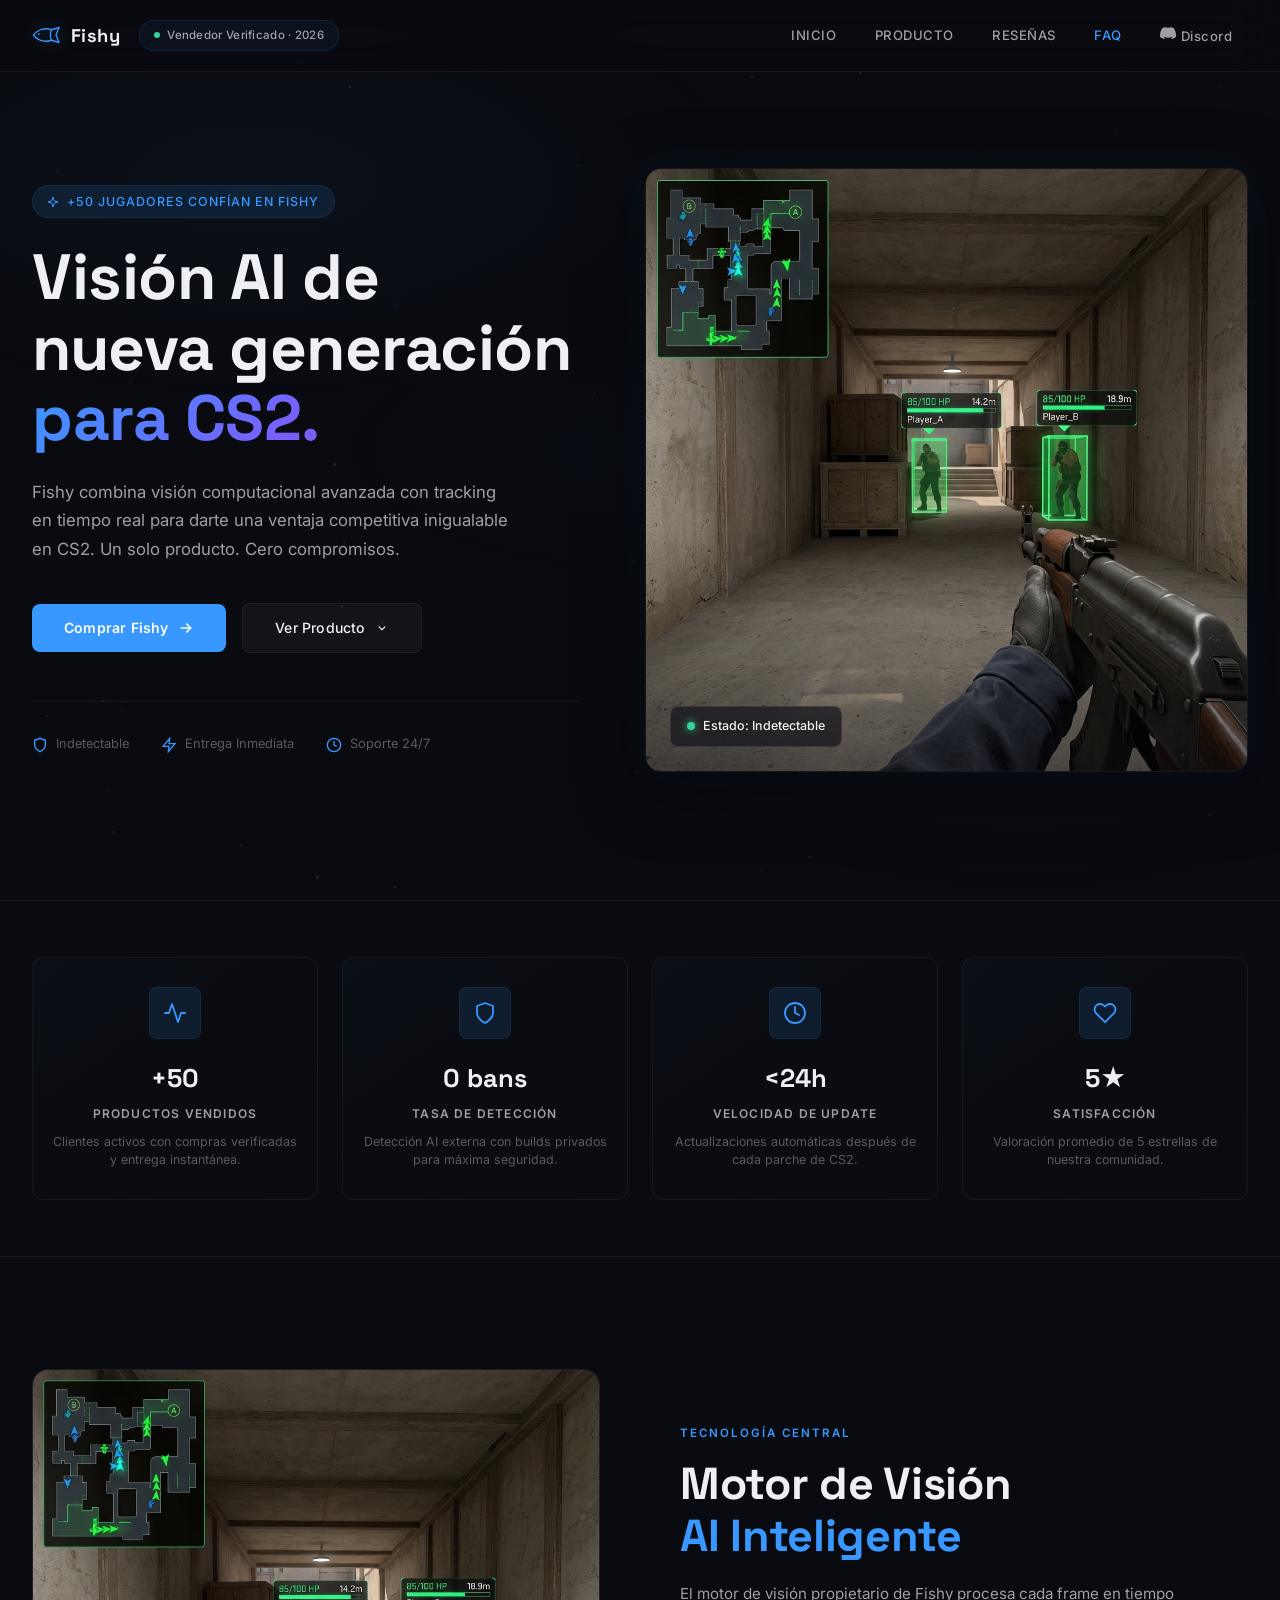
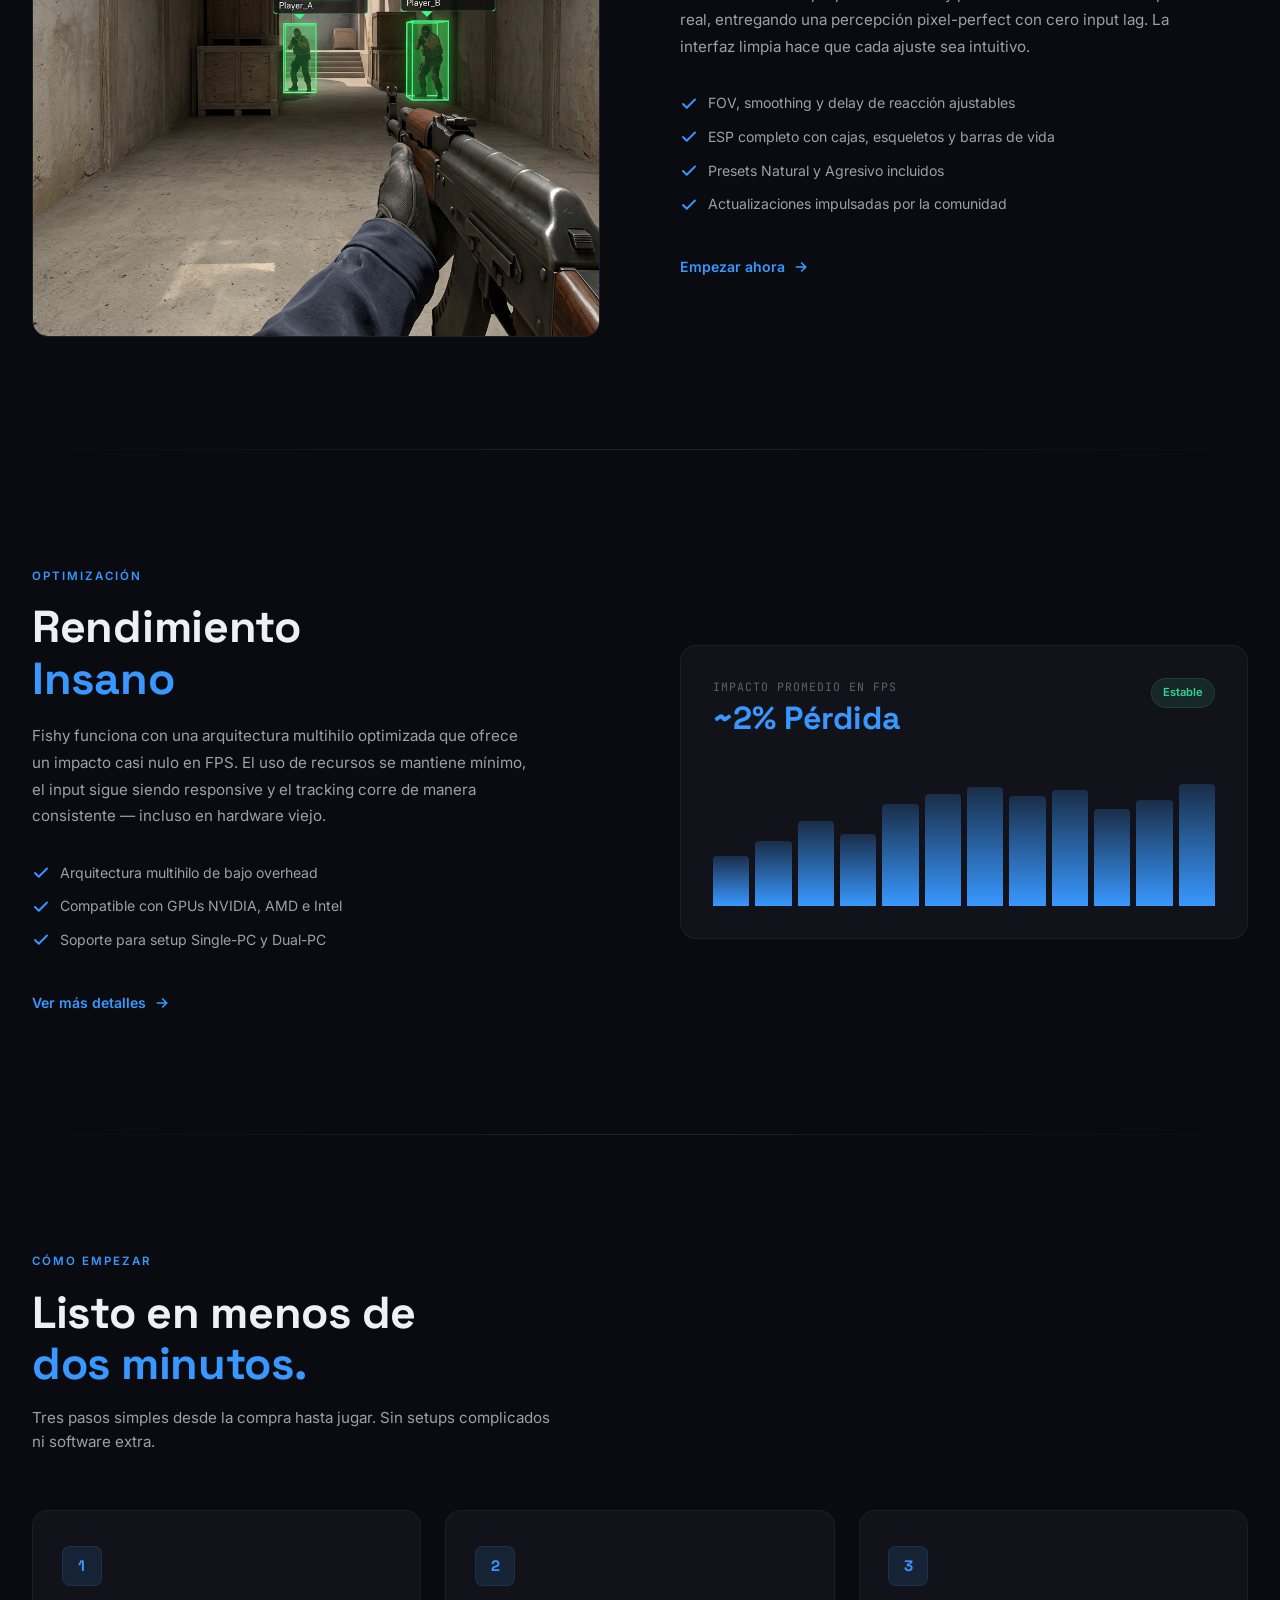
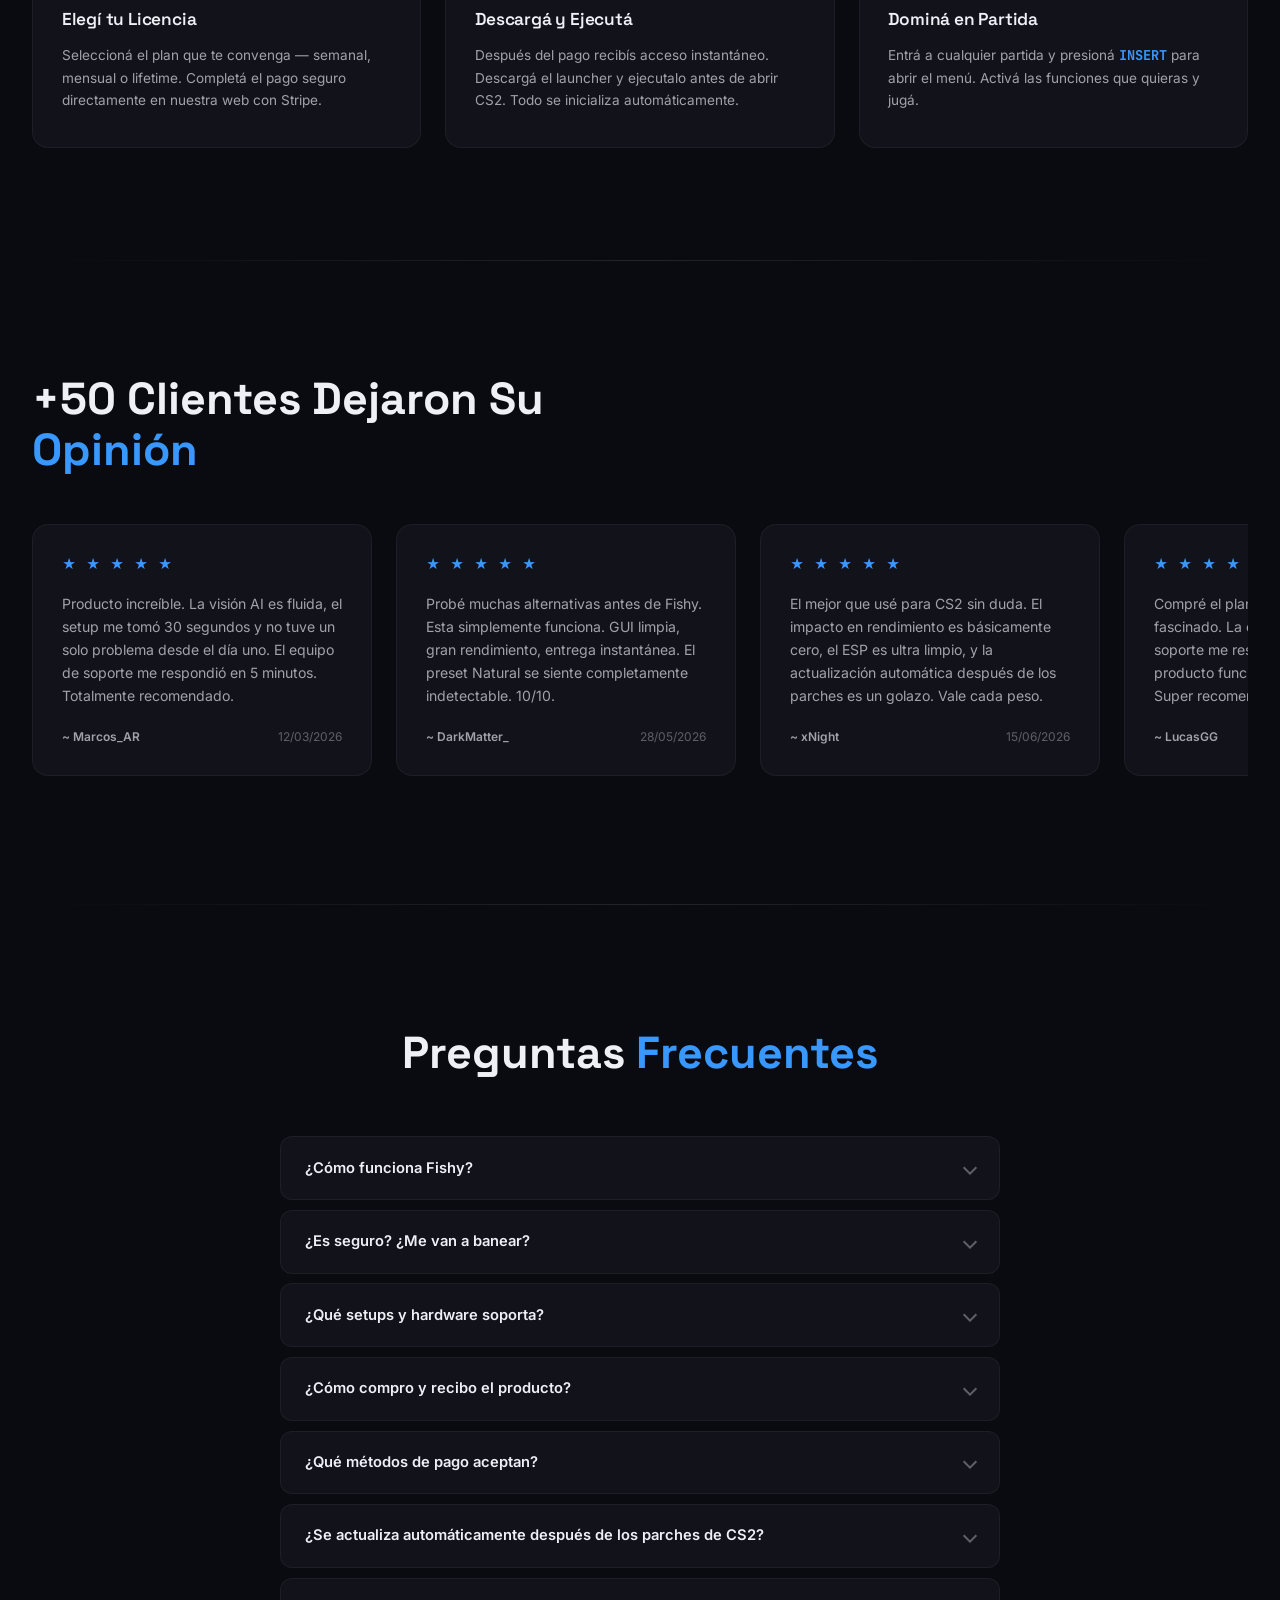
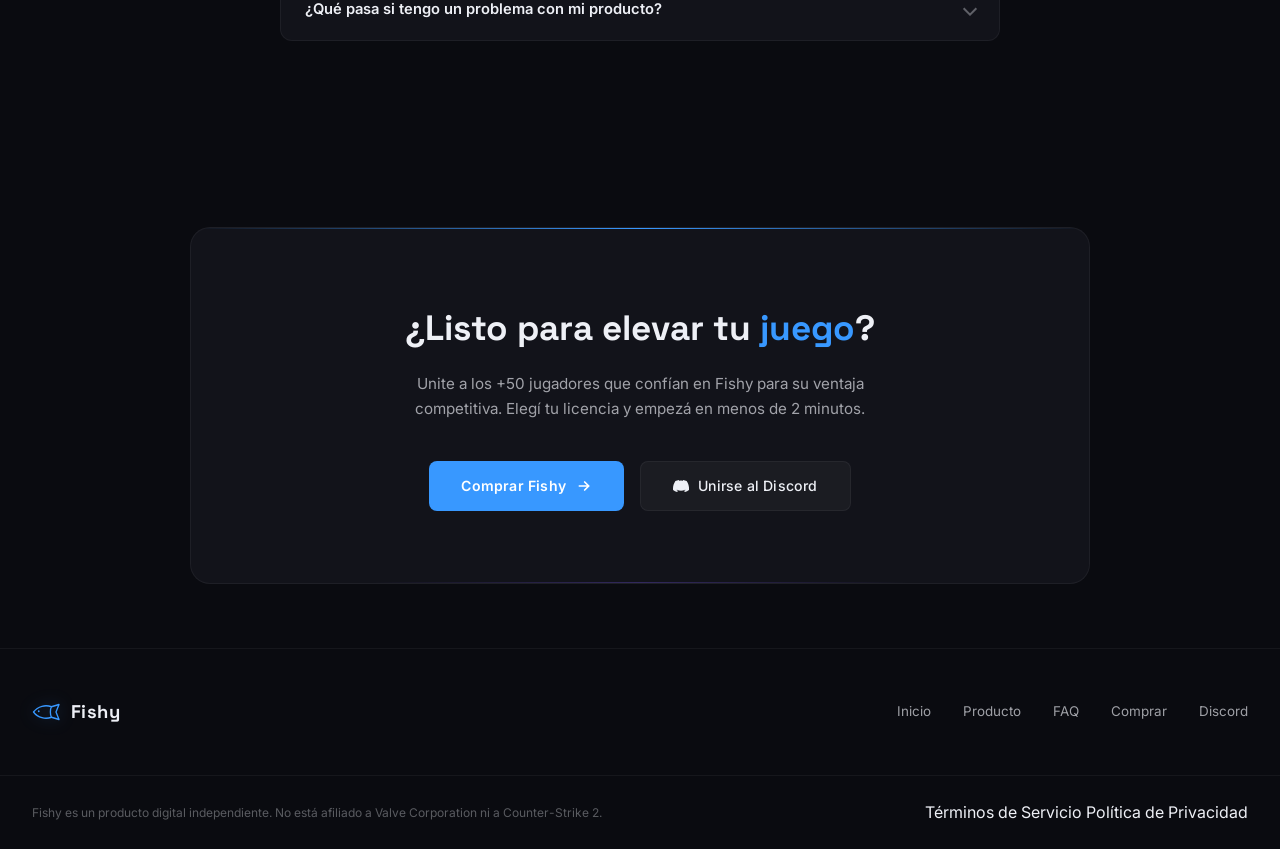
==== commit fc06d0b3: "new" ====
--- a/index.html
+++ b/index.html
@@ -4,8 +4,8 @@
 <head>
   <meta charset="UTF-8">
   <meta name="viewport" content="width=device-width, initial-scale=1.0, viewport-fit=cover">
-  <title>Fishy — Next-Gen AI Vision for CS2 | Premium Digital Products</title>
-  <meta name="description" content="Fishy delivers next-generation AI vision technology for CS2. Premium digital products with instant delivery, automatic updates, and 24/7 real support.">
+  <title>Fishy — Visión AI de Nueva Generación para CS2</title>
+  <meta name="description" content="Fishy ofrece tecnología de visión AI de nueva generación para CS2. Productos digitales premium con entrega inmediata, actualizaciones automáticas y soporte 24/7.">
   <link rel="icon" type="image/svg+xml" href="favicon.svg">
   <link rel="preconnect" href="https://fonts.googleapis.com">
   <link rel="preconnect" href="https://fonts.gstatic.com" crossorigin>
@@ -22,7 +22,7 @@
   <header class="nav" id="nav">
     <div class="nav-inner">
       <div class="nav-left">
-        <a href="#top" class="logo" aria-label="Fishy — home">
+        <a href="#top" class="logo" aria-label="Fishy — inicio">
           <svg class="logo-mark" viewBox="0 0 40 24" fill="none" xmlns="http://www.w3.org/2000/svg">
             <path d="M2 12C8 4 18 2 26 5C24 8 24 16 26 19C18 22 8 20 2 12Z" stroke="currentColor" stroke-width="1.8" stroke-linejoin="round"/>
             <path d="M26 5L36 2L32 12L36 22L26 19" stroke="currentColor" stroke-width="1.8" stroke-linejoin="round"/>
@@ -32,18 +32,22 @@
         </a>
         <div class="nav-badge">
           <span class="badge-dot"></span>
-          Verified Seller · 2026
+          Vendedor Verificado · 2026
         </div>
       </div>
 
       <nav class="nav-links" id="navLinks">
-        <a href="#top">HOME</a>
-        <a href="#features">FEATURES</a>
-        <a href="#reviews">REVIEWS</a>
+        <a href="#top">INICIO</a>
+        <a href="#features">PRODUCTO</a>
+        <a href="#reviews">RESEÑAS</a>
         <a href="#faq">FAQ</a>
+        <a href="https://discord.gg/fishycs" target="_blank" rel="noopener" class="nav-discord">
+          <svg viewBox="0 0 24 24" width="16" height="16" fill="currentColor"><path d="M20.317 4.37a19.791 19.791 0 0 0-4.885-1.515.074.074 0 0 0-.079.037c-.21.375-.444.864-.608 1.25a18.27 18.27 0 0 0-5.487 0 12.64 12.64 0 0 0-.617-1.25.077.077 0 0 0-.079-.037A19.736 19.736 0 0 0 3.677 4.37a.07.07 0 0 0-.032.027C.533 9.046-.32 13.58.099 18.057a.082.082 0 0 0 .031.057 19.9 19.9 0 0 0 5.993 3.03.078.078 0 0 0 .084-.028c.462-.63.874-1.295 1.226-1.994a13.107 13.107 0 0 1-1.872-.892.077.077 0 0 1-.008-.128c.12-.094.246-.198.373-.292a.074.074 0 0 1 .078-.01c3.928 1.793 8.18 1.793 12.061 0a.074.074 0 0 1 .078.01c.12.094.246.198.373.292a.077.077 0 0 1-.006.127 12.299 12.299 0 0 1-1.873.892c.36.698.772 1.362 1.225 1.993a.076.076 0 0 0 .084.028 19.839 19.839 0 0 0 6.002-3.03.077.077 0 0 0 .032-.054c.5-5.177-.838-9.674-3.549-13.66a.061.061 0 0 0-.031-.028z"/></svg>
+          Discord
+        </a>
       </nav>
 
-      <button class="nav-toggle" id="navToggle" aria-label="Menu" aria-expanded="false">
+      <button class="nav-toggle" id="navToggle" aria-label="Menú" aria-expanded="false">
         <span></span><span></span><span></span>
       </button>
     </div>
@@ -57,24 +61,24 @@
         <div class="hero-content">
           <div class="hero-eyebrow">
             <svg viewBox="0 0 24 24" width="12" height="12" fill="none" stroke="currentColor" stroke-width="2"><path d="M12 2l2.4 7.6L22 12l-7.6 2.4L12 22l-2.4-7.6L2 12l7.6-2.4L12 2z"/></svg>
-            Trusted by +50 players worldwide
+            +50 jugadores confían en Fishy
           </div>
 
           <h1 class="hero-title">
-            Next-gen AI vision<br>
-            built for<br>
-            <span class="gradient-text">absolute precision.</span>
+            Visión AI de<br>
+            nueva generación<br>
+            <span class="gradient-text">para CS2.</span>
           </h1>
 
-          <p class="hero-desc">Fishy combines advanced computer vision with real-time tracking to deliver an unmatched competitive edge in CS2. One product. Zero compromises.</p>
+          <p class="hero-desc">Fishy combina visión computacional avanzada con tracking en tiempo real para darte una ventaja competitiva inigualable en CS2. Un solo producto. Cero compromisos.</p>
 
           <div class="hero-actions">
             <a href="purchase.html" class="btn-primary">
-              Get Fishy Now
+              Comprar Fishy
               <svg viewBox="0 0 24 24" width="16" height="16" fill="none" stroke="currentColor" stroke-width="2.5" stroke-linecap="round"><path d="M5 12h14M13 6l6 6-6 6"/></svg>
             </a>
             <a href="#features" class="btn-secondary">
-              Explore Features
+              Ver Producto
               <svg viewBox="0 0 24 24" width="14" height="14" fill="none" stroke="currentColor" stroke-width="2" stroke-linecap="round"><path d="M7 10l5 5 5-5"/></svg>
             </a>
           </div>
@@ -82,25 +86,25 @@
           <div class="hero-trust">
             <span class="trust-item">
               <svg viewBox="0 0 24 24"><path d="M12 22s8-4 8-10V5l-8-3-8 3v7c0 6 8 10 8 10z"/></svg>
-              Undetected
+              Indetectable
             </span>
             <span class="trust-item">
               <svg viewBox="0 0 24 24"><path d="M13 2L3 14h9l-1 8 10-12h-9l1-8z"/></svg>
-              Instant Delivery
+              Entrega Inmediata
             </span>
             <span class="trust-item">
               <svg viewBox="0 0 24 24"><circle cx="12" cy="12" r="10"/><path d="M12 6v6l4 2"/></svg>
-              24/7 Support
+              Soporte 24/7
             </span>
           </div>
         </div>
 
         <div class="hero-visual">
           <div class="hero-visual-card">
-            <img src="hero_hud.png" alt="Fishy AI — CS2 Interface Preview" loading="eager">
+            <img src="hero_hud.png" alt="Fishy AI — Vista previa de la interfaz CS2" loading="eager">
             <div class="hero-floating-badge">
               <span class="status-dot"></span>
-              Status: Undetected
+              Estado: Indetectable
             </div>
           </div>
         </div>
@@ -115,32 +119,32 @@
             <svg viewBox="0 0 24 24"><polyline points="22 12 18 12 15 21 9 3 6 12 2 12"/></svg>
           </div>
           <div class="stat-number" data-count="50" data-prefix="+">0</div>
-          <div class="stat-label">Products Sold</div>
-          <div class="stat-desc">Active customers with verified purchases and instant delivery.</div>
+          <div class="stat-label">Productos Vendidos</div>
+          <div class="stat-desc">Clientes activos con compras verificadas y entrega instantánea.</div>
         </div>
         <div class="stat-box reveal delay-1">
           <div class="stat-icon-wrap">
             <svg viewBox="0 0 24 24"><path d="M12 22s8-4 8-10V5l-8-3-8 3v7c0 6 8 10 8 10z"/></svg>
           </div>
           <div class="stat-number" data-count="0" data-suffix=" bans">0</div>
-          <div class="stat-label">Detection Rate</div>
-          <div class="stat-desc">External AI detection with private builds for maximum security.</div>
+          <div class="stat-label">Tasa de Detección</div>
+          <div class="stat-desc">Detección AI externa con builds privados para máxima seguridad.</div>
         </div>
         <div class="stat-box reveal delay-2">
           <div class="stat-icon-wrap">
             <svg viewBox="0 0 24 24"><circle cx="12" cy="12" r="10"/><polyline points="12 6 12 12 16 14"/></svg>
           </div>
           <div class="stat-number" data-count="24" data-prefix="<" data-suffix="h">0</div>
-          <div class="stat-label">Update Speed</div>
-          <div class="stat-desc">Automatic updates after every CS2 patch, no manual steps.</div>
+          <div class="stat-label">Velocidad de Update</div>
+          <div class="stat-desc">Actualizaciones automáticas después de cada parche de CS2.</div>
         </div>
         <div class="stat-box reveal delay-3">
           <div class="stat-icon-wrap">
             <svg viewBox="0 0 24 24"><path d="M20.84 4.61a5.5 5.5 0 0 0-7.78 0L12 5.67l-1.06-1.06a5.5 5.5 0 0 0-7.78 7.78l1.06 1.06L12 21.23l7.78-7.78 1.06-1.06a5.5 5.5 0 0 0 0-7.78z"/></svg>
           </div>
           <div class="stat-number" data-count="5" data-suffix="★">0</div>
-          <div class="stat-label">Satisfaction</div>
-          <div class="stat-desc">5-star average rating from our community of verified buyers.</div>
+          <div class="stat-label">Satisfacción</div>
+          <div class="stat-desc">Valoración promedio de 5 estrellas de nuestra comunidad.</div>
         </div>
       </div>
     </section>
@@ -154,29 +158,29 @@
           </div>
         </div>
         <div class="feature-content reveal">
-          <span class="eyebrow">Core Technology</span>
-          <h2>Intelligent AI<br><span class="accent">Vision Engine</span></h2>
-          <p>Fishy's proprietary vision engine processes every frame in real-time, delivering pixel-perfect awareness with zero input lag. The clean interface makes every setting intuitive and adjustable.</p>
+          <span class="eyebrow">Tecnología Central</span>
+          <h2>Motor de Visión<br><span class="accent">AI Inteligente</span></h2>
+          <p>El motor de visión propietario de Fishy procesa cada frame en tiempo real, entregando una percepción pixel-perfect con cero input lag. La interfaz limpia hace que cada ajuste sea intuitivo.</p>
           <ul class="feature-list">
             <li>
               <svg viewBox="0 0 24 24"><polyline points="20 6 9 17 4 12"/></svg>
-              Adjustable FOV, smoothing & reaction delay
-            </li>
-            <li>
-              <svg viewBox="0 0 24 24"><polyline points="20 6 9 17 4 12"/></svg>
-              Full ESP with boxes, skeletons & health bars
-            </li>
-            <li>
-              <svg viewBox="0 0 24 24"><polyline points="20 6 9 17 4 12"/></svg>
-              Natural & Aggressive presets included
-            </li>
-            <li>
-              <svg viewBox="0 0 24 24"><polyline points="20 6 9 17 4 12"/></svg>
-              Community-driven feature updates
+              FOV, smoothing y delay de reacción ajustables
+            </li>
+            <li>
+              <svg viewBox="0 0 24 24"><polyline points="20 6 9 17 4 12"/></svg>
+              ESP completo con cajas, esqueletos y barras de vida
+            </li>
+            <li>
+              <svg viewBox="0 0 24 24"><polyline points="20 6 9 17 4 12"/></svg>
+              Presets Natural y Agresivo incluidos
+            </li>
+            <li>
+              <svg viewBox="0 0 24 24"><polyline points="20 6 9 17 4 12"/></svg>
+              Actualizaciones impulsadas por la comunidad
             </li>
           </ul>
           <a href="purchase.html" class="btn-ghost">
-            Get started now
+            Empezar ahora
             <svg viewBox="0 0 24 24" width="16" height="16" fill="none" stroke="currentColor" stroke-width="2.5" stroke-linecap="round"><path d="M5 12h14M13 6l6 6-6 6"/></svg>
           </a>
         </div>
@@ -192,10 +196,10 @@
           <div class="perf-widget">
             <div class="perf-header">
               <div>
-                <div class="perf-label">Average FPS Impact</div>
-                <div class="perf-value">~2% Loss</div>
+                <div class="perf-label">Impacto Promedio en FPS</div>
+                <div class="perf-value">~2% Pérdida</div>
               </div>
-              <span class="perf-badge">Stable</span>
+              <span class="perf-badge">Estable</span>
             </div>
             <div class="chart-container">
               <div class="chart-col" style="height:40%"></div>
@@ -214,25 +218,25 @@
           </div>
         </div>
         <div class="feature-content reveal">
-          <span class="eyebrow">Optimization</span>
-          <h2>Insane<br><span class="accent">Performance</span></h2>
-          <p>Fishy runs on an optimized multithreaded architecture that delivers near-zero FPS impact. Resource usage stays minimal, input remains responsive, and tracking runs consistently smooth — even on older hardware.</p>
+          <span class="eyebrow">Optimización</span>
+          <h2>Rendimiento<br><span class="accent">Insano</span></h2>
+          <p>Fishy funciona con una arquitectura multihilo optimizada que ofrece un impacto casi nulo en FPS. El uso de recursos se mantiene mínimo, el input sigue siendo responsive y el tracking corre de manera consistente — incluso en hardware viejo.</p>
           <ul class="feature-list">
             <li>
               <svg viewBox="0 0 24 24"><polyline points="20 6 9 17 4 12"/></svg>
-              Multithreaded architecture for low overhead
-            </li>
-            <li>
-              <svg viewBox="0 0 24 24"><polyline points="20 6 9 17 4 12"/></svg>
-              Works on NVIDIA, AMD & Intel GPUs
-            </li>
-            <li>
-              <svg viewBox="0 0 24 24"><polyline points="20 6 9 17 4 12"/></svg>
-              Single-PC and Dual-PC setup support
+              Arquitectura multihilo de bajo overhead
+            </li>
+            <li>
+              <svg viewBox="0 0 24 24"><polyline points="20 6 9 17 4 12"/></svg>
+              Compatible con GPUs NVIDIA, AMD e Intel
+            </li>
+            <li>
+              <svg viewBox="0 0 24 24"><polyline points="20 6 9 17 4 12"/></svg>
+              Soporte para setup Single-PC y Dual-PC
             </li>
           </ul>
           <a href="purchase.html" class="btn-ghost">
-            View benchmarks
+            Ver más detalles
             <svg viewBox="0 0 24 24" width="16" height="16" fill="none" stroke="currentColor" stroke-width="2.5" stroke-linecap="round"><path d="M5 12h14M13 6l6 6-6 6"/></svg>
           </a>
         </div>
@@ -241,43 +245,43 @@
 
     <div class="divider"><div class="divider-line"></div></div>
 
-    <!-- ============ HOW IT WORKS ============ -->
+    <!-- ============ CÓMO FUNCIONA ============ -->
     <section class="section-wrap">
       <div class="section-head reveal">
-        <span class="eyebrow">Getting Started</span>
-        <h2>Ready in under<br><span class="accent">two minutes.</span></h2>
-        <p>Three simple steps from purchase to playing. No complicated setups, no extra software.</p>
+        <span class="eyebrow">Cómo Empezar</span>
+        <h2>Listo en menos de<br><span class="accent">dos minutos.</span></h2>
+        <p>Tres pasos simples desde la compra hasta jugar. Sin setups complicados ni software extra.</p>
       </div>
       <div class="steps-grid">
         <div class="step-card reveal">
           <span class="step-num">1</span>
-          <h3>Choose Your License</h3>
-          <p>Pick the plan that fits you — weekly, monthly, or lifetime. Complete the secure payment directly on our website.</p>
+          <h3>Elegí tu Licencia</h3>
+          <p>Seleccioná el plan que te convenga — semanal, mensual o lifetime. Completá el pago seguro directamente en nuestra web con Stripe.</p>
         </div>
         <div class="step-card reveal delay-1">
           <span class="step-num">2</span>
-          <h3>Download & Launch</h3>
-          <p>After payment you get instant access. Download the launcher and run it before opening CS2. Everything initializes automatically.</p>
+          <h3>Descargá y Ejecutá</h3>
+          <p>Después del pago recibís acceso instantáneo. Descargá el launcher y ejecutalo antes de abrir CS2. Todo se inicializa automáticamente.</p>
         </div>
         <div class="step-card reveal delay-2">
           <span class="step-num">3</span>
-          <h3>Dominate In Game</h3>
-          <p>Join any match and press <strong style="color:var(--accent);font-family:var(--font-mono)">INSERT</strong> to open the menu. Activate the features you want and play.</p>
+          <h3>Dominá en Partida</h3>
+          <p>Entrá a cualquier partida y presioná <strong style="color:var(--accent);font-family:var(--font-mono)">INSERT</strong> para abrir el menú. Activá las funciones que quieras y jugá.</p>
         </div>
       </div>
     </section>
 
     <div class="divider"><div class="divider-line"></div></div>
 
-    <!-- ============ REVIEWS ============ -->
+    <!-- ============ RESEÑAS ============ -->
     <section class="section-wrap" id="reviews">
       <div class="reviews-header reveal">
-        <h2>50+ Customers Gave Their<br><span class="accent">Feedback</span></h2>
+        <h2>+50 Clientes Dejaron Su<br><span class="accent">Opinión</span></h2>
       </div>
       <div class="reviews-scroll">
         <div class="review-card reveal">
           <div class="review-stars">★ ★ ★ ★ ★</div>
-          <p class="review-body">Incredible product. The AI vision is smooth, the setup took me 30 seconds, and I haven't had a single issue since day one. Support team answered me in 5 minutes. Highly recommended.</p>
+          <p class="review-body">Producto increíble. La visión AI es fluida, el setup me tomó 30 segundos y no tuve un solo problema desde el día uno. El equipo de soporte me respondió en 5 minutos. Totalmente recomendado.</p>
           <div class="review-footer">
             <span class="name">~ Marcos_AR</span>
             <span>12/03/2026</span>
@@ -285,7 +289,7 @@
         </div>
         <div class="review-card reveal">
           <div class="review-stars">★ ★ ★ ★ ★</div>
-          <p class="review-body">Tried many alternatives before Fishy. This one just works. Clean GUI, great performance, instant delivery. The Natural preset feels completely undetectable. 10/10.</p>
+          <p class="review-body">Probé muchas alternativas antes de Fishy. Esta simplemente funciona. GUI limpia, gran rendimiento, entrega instantánea. El preset Natural se siente completamente indetectable. 10/10.</p>
           <div class="review-footer">
             <span class="name">~ DarkMatter_</span>
             <span>28/05/2026</span>
@@ -293,7 +297,7 @@
         </div>
         <div class="review-card reveal">
           <div class="review-stars">★ ★ ★ ★ ★</div>
-          <p class="review-body">The best I've used for CS2 hands down. Performance impact is basically zero, the ESP is crispy clean, and the auto-update after patches is a lifesaver. Worth every peso.</p>
+          <p class="review-body">El mejor que usé para CS2 sin duda. El impacto en rendimiento es básicamente cero, el ESP es ultra limpio, y la actualización automática después de los parches es un golazo. Vale cada peso.</p>
           <div class="review-footer">
             <span class="name">~ xNight</span>
             <span>15/06/2026</span>
@@ -301,7 +305,7 @@
         </div>
         <div class="review-card reveal">
           <div class="review-stars">★ ★ ★ ★ ★</div>
-          <p class="review-body">Compré el plan mensual y estoy fascinado. La entrega fue instantánea, el soporte me respondió enseguida y el producto funciona perfecto en Premier. Super recomendado.</p>
+          <p class="review-body">Compré el plan mensual y estoy fascinado. La entrega fue instantánea, el soporte me respondió enseguida y el producto funciona perfecto en Premier. Super recomendado para cualquiera.</p>
           <div class="review-footer">
             <span class="name">~ LucasGG</span>
             <span>02/07/2026</span>
@@ -315,41 +319,41 @@
     <!-- ============ FAQ ============ -->
     <section class="section-wrap" id="faq">
       <div class="faq-wrap">
-        <h2 class="faq-heading reveal">Frequently Asked <span class="accent">Questions</span></h2>
-
-        <details class="faq-item reveal">
-          <summary>How does Fishy work?</summary>
-          <div class="faq-answer">Fishy uses an AI-based vision engine that processes your screen in real-time. It's fully external — meaning it doesn't modify any game files. After purchasing, you get a launcher that handles everything automatically in under 2 minutes.</div>
-        </details>
-
-        <details class="faq-item reveal">
-          <summary>Is it safe? Will I get banned?</summary>
-          <div class="faq-answer">Fishy is designed with security as its core priority. It uses fully external object detection and private, individual builds for every user. Since our launch in 2026, <strong style="color:var(--accent)">zero bans have been reported</strong> among users with default settings.</div>
-        </details>
-
-        <details class="faq-item reveal">
-          <summary>What setups and hardware are supported?</summary>
-          <div class="faq-answer">Fishy works on Windows 10/11 (64-bit), supports all NVIDIA, AMD, and Intel GPUs, and is compatible with both single-PC and dual-PC setups. CS2 must be installed via Steam. 8 GB of RAM is recommended.</div>
-        </details>
-
-        <details class="faq-item reveal">
-          <summary>How do I purchase and receive the product?</summary>
-          <div class="faq-answer">Everything happens on our website. Choose your license (Weekly, Monthly, 3 Months, or Lifetime), select your payment method, and complete the process. You get instant access to the download link and your activation key right after payment confirmation.</div>
-        </details>
-
-        <details class="faq-item reveal">
-          <summary>What payment methods do you accept?</summary>
-          <div class="faq-answer">We accept Mercado Pago, bank transfers (Alias/CBU), debit/credit cards, and cryptocurrency (USDT, LTC, BTC). All payments are processed securely with immediate confirmation.</div>
-        </details>
-
-        <details class="faq-item reveal">
-          <summary>Does it update automatically after CS2 patches?</summary>
-          <div class="faq-answer">Yes. Our team pushes updates within 24 hours of every CS2 patch. The update downloads automatically through the launcher — you don't have to do anything manually.</div>
-        </details>
-
-        <details class="faq-item reveal">
-          <summary>What if I have a problem with my product?</summary>
-          <div class="faq-answer">Contact our support team (available 24/7) with your order details and we'll resolve it immediately. If your key has any issue, we provide a free replacement — your investment is always protected.</div>
+        <h2 class="faq-heading reveal">Preguntas <span class="accent">Frecuentes</span></h2>
+
+        <details class="faq-item reveal">
+          <summary>¿Cómo funciona Fishy?</summary>
+          <div class="faq-answer">Fishy usa un motor de visión basado en AI que procesa tu pantalla en tiempo real. Es completamente externo — no modifica ningún archivo del juego. Después de comprar, recibís un launcher que se encarga de todo automáticamente en menos de 2 minutos.</div>
+        </details>
+
+        <details class="faq-item reveal">
+          <summary>¿Es seguro? ¿Me van a banear?</summary>
+          <div class="faq-answer">Fishy está diseñado con la seguridad como prioridad principal. Usa detección de objetos completamente externa y builds privados e individuales para cada usuario. Desde nuestro lanzamiento en 2026, <strong style="color:var(--accent)">cero bans han sido reportados</strong> entre usuarios con configuración predeterminada. Sin embargo, el uso de este tipo de software siempre conlleva un riesgo inherente y no nos hacemos responsables de sanciones aplicadas por terceros. Consultá nuestros <a href="terms.html" style="color:var(--accent)">Términos de Servicio</a> para más información.</div>
+        </details>
+
+        <details class="faq-item reveal">
+          <summary>¿Qué setups y hardware soporta?</summary>
+          <div class="faq-answer">Fishy funciona en Windows 10/11 (64-bit), soporta todas las GPUs NVIDIA, AMD e Intel, y es compatible con setups de Single-PC y Dual-PC. CS2 debe estar instalado vía Steam. Se recomiendan 8 GB de RAM.</div>
+        </details>
+
+        <details class="faq-item reveal">
+          <summary>¿Cómo compro y recibo el producto?</summary>
+          <div class="faq-answer">Todo sucede en nuestra web. Elegí tu licencia (Semanal, Mensual, 3 Meses o Lifetime), hacé clic en "Comprar ahora" y completá el pago seguro con Stripe. Recibís acceso instantáneo al link de descarga y tu clave de activación justo después de la confirmación del pago.</div>
+        </details>
+
+        <details class="faq-item reveal">
+          <summary>¿Qué métodos de pago aceptan?</summary>
+          <div class="faq-answer">Aceptamos tarjetas de débito y crédito (Visa, Mastercard, American Express), Mercado Pago y otros métodos a través de Stripe. Todos los pagos se procesan de forma segura con confirmación inmediata.</div>
+        </details>
+
+        <details class="faq-item reveal">
+          <summary>¿Se actualiza automáticamente después de los parches de CS2?</summary>
+          <div class="faq-answer">Sí. Nuestro equipo publica actualizaciones dentro de las 24 horas posteriores a cada parche de CS2. La actualización se descarga automáticamente a través del launcher — no tenés que hacer nada manualmente.</div>
+        </details>
+
+        <details class="faq-item reveal">
+          <summary>¿Qué pasa si tengo un problema con mi producto?</summary>
+          <div class="faq-answer">Contactá a nuestro equipo de soporte (disponible 24/7) con los detalles de tu orden y lo resolvemos inmediatamente. Si tu clave tiene algún problema, te damos un reemplazo gratis — tu inversión siempre está protegida.</div>
         </details>
       </div>
     </section>
@@ -357,12 +361,18 @@
     <!-- ============ CTA ============ -->
     <section class="cta-section">
       <div class="cta-card reveal">
-        <h3>Ready to elevate your <span class="accent">game</span>?</h3>
-        <p>Join 50+ players who trust Fishy for their competitive edge. Choose your license and get started in under 2 minutes.</p>
-        <a href="purchase.html" class="btn-primary">
-          Get Fishy Now
-          <svg viewBox="0 0 24 24" width="16" height="16" fill="none" stroke="currentColor" stroke-width="2.5" stroke-linecap="round"><path d="M5 12h14M13 6l6 6-6 6"/></svg>
-        </a>
+        <h3>¿Listo para elevar tu <span class="accent">juego</span>?</h3>
+        <p>Unite a los +50 jugadores que confían en Fishy para su ventaja competitiva. Elegí tu licencia y empezá en menos de 2 minutos.</p>
+        <div style="display:flex;gap:1rem;justify-content:center;flex-wrap:wrap;">
+          <a href="purchase.html" class="btn-primary">
+            Comprar Fishy
+            <svg viewBox="0 0 24 24" width="16" height="16" fill="none" stroke="currentColor" stroke-width="2.5" stroke-linecap="round"><path d="M5 12h14M13 6l6 6-6 6"/></svg>
+          </a>
+          <a href="https://discord.gg/fishycs" target="_blank" rel="noopener" class="btn-secondary">
+            <svg viewBox="0 0 24 24" width="16" height="16" fill="currentColor"><path d="M20.317 4.37a19.791 19.791 0 0 0-4.885-1.515.074.074 0 0 0-.079.037c-.21.375-.444.864-.608 1.25a18.27 18.27 0 0 0-5.487 0 12.64 12.64 0 0 0-.617-1.25.077.077 0 0 0-.079-.037A19.736 19.736 0 0 0 3.677 4.37a.07.07 0 0 0-.032.027C.533 9.046-.32 13.58.099 18.057a.082.082 0 0 0 .031.057 19.9 19.9 0 0 0 5.993 3.03.078.078 0 0 0 .084-.028c.462-.63.874-1.295 1.226-1.994a13.107 13.107 0 0 1-1.872-.892.077.077 0 0 1-.008-.128c.12-.094.246-.198.373-.292a.074.074 0 0 1 .078-.01c3.928 1.793 8.18 1.793 12.061 0a.074.074 0 0 1 .078.01c.12.094.246.198.373.292a.077.077 0 0 1-.006.127 12.299 12.299 0 0 1-1.873.892c.36.698.772 1.362 1.225 1.993a.076.076 0 0 0 .084.028 19.839 19.839 0 0 0 6.002-3.03.077.077 0 0 0 .032-.054c.5-5.177-.838-9.674-3.549-13.66a.061.061 0 0 0-.031-.028z"/></svg>
+            Unirse al Discord
+          </a>
+        </div>
       </div>
     </section>
 
@@ -380,16 +390,19 @@
         <span>Fishy</span>
       </a>
       <div class="footer-links">
-        <a href="#top">Home</a>
-        <a href="#features">Features</a>
-        <a href="#reviews">Reviews</a>
+        <a href="#top">Inicio</a>
+        <a href="#features">Producto</a>
         <a href="#faq">FAQ</a>
-        <a href="purchase.html">Purchase</a>
+        <a href="purchase.html">Comprar</a>
+        <a href="https://discord.gg/fishycs" target="_blank" rel="noopener">Discord</a>
       </div>
     </div>
     <div class="footer-bottom">
-      <p>Fishy is an independent digital product. Not affiliated with Valve Corporation or Counter-Strike 2.</p>
-      <p>© 2026 Fishy. All rights reserved.</p>
+      <p>Fishy es un producto digital independiente. No está afiliado a Valve Corporation ni a Counter-Strike 2.</p>
+      <div class="footer-legal-links">
+        <a href="terms.html">Términos de Servicio</a>
+        <a href="privacy.html">Política de Privacidad</a>
+      </div>
     </div>
   </footer>
 
--- a/style.css
+++ b/style.css
@@ -1531,3 +1531,136 @@
   line-height: 1.6;
 }
 .checkout-note strong { color: var(--accent); }
+/ *   - - - - - - - - - -   L E G A L   P A G E S   &   F O O T E R   L I N K S   - - - - - - - - - -   * / 
+ . l e g a l - p a g e   { 
+     p a d d i n g :   c a l c ( v a r ( - - n a v - h )   +   4 r e m )   2 r e m   6 r e m ; 
+     m i n - h e i g h t :   1 0 0 v h ; 
+     p o s i t i o n :   r e l a t i v e ; 
+     z - i n d e x :   2 ; 
+ } 
+ 
+ . l e g a l - c o n t a i n e r   { 
+     m a x - w i d t h :   8 0 0 p x ; 
+     m a r g i n :   0   a u t o ; 
+     b a c k g r o u n d :   v a r ( - - b g - c a r d ) ; 
+     b o r d e r :   1 p x   s o l i d   v a r ( - - b o r d e r ) ; 
+     b o r d e r - r a d i u s :   v a r ( - - r a d i u s ) ; 
+     p a d d i n g :   4 r e m   3 r e m ; 
+     b o x - s h a d o w :   v a r ( - - s h a d o w - l g ) ; 
+ } 
+ 
+ . l e g a l - c o n t a i n e r   h 1   { 
+     f o n t - f a m i l y :   v a r ( - - f o n t - h e a d i n g ) ; 
+     f o n t - s i z e :   c l a m p ( 2 r e m ,   4 v w ,   3 r e m ) ; 
+     f o n t - w e i g h t :   7 0 0 ; 
+     m a r g i n - b o t t o m :   0 . 5 r e m ; 
+     c o l o r :   v a r ( - - t e x t ) ; 
+ } 
+ 
+ . l e g a l - u p d a t e d   { 
+     f o n t - f a m i l y :   v a r ( - - f o n t - m o n o ) ; 
+     f o n t - s i z e :   0 . 8 5 r e m ; 
+     c o l o r :   v a r ( - - a c c e n t ) ; 
+     m a r g i n - b o t t o m :   3 r e m ; 
+     d i s p l a y :   b l o c k ; 
+ } 
+ 
+ . l e g a l - c o n t a i n e r   h 2   { 
+     f o n t - f a m i l y :   v a r ( - - f o n t - h e a d i n g ) ; 
+     f o n t - s i z e :   1 . 5 r e m ; 
+     f o n t - w e i g h t :   6 0 0 ; 
+     m a r g i n :   2 . 5 r e m   0   1 r e m ; 
+     c o l o r :   v a r ( - - t e x t ) ; 
+     b o r d e r - b o t t o m :   1 p x   s o l i d   v a r ( - - b o r d e r ) ; 
+     p a d d i n g - b o t t o m :   0 . 5 r e m ; 
+ } 
+ 
+ . l e g a l - c o n t a i n e r   h 3   { 
+     f o n t - f a m i l y :   v a r ( - - f o n t - h e a d i n g ) ; 
+     f o n t - s i z e :   1 . 1 r e m ; 
+     f o n t - w e i g h t :   6 0 0 ; 
+     m a r g i n :   1 . 5 r e m   0   0 . 8 r e m ; 
+     c o l o r :   v a r ( - - t e x t ) ; 
+ } 
+ 
+ . l e g a l - c o n t a i n e r   p   { 
+     c o l o r :   v a r ( - - t e x t - s e c o n d a r y ) ; 
+     f o n t - s i z e :   0 . 9 5 r e m ; 
+     l i n e - h e i g h t :   1 . 7 ; 
+     m a r g i n - b o t t o m :   1 . 2 r e m ; 
+ } 
+ 
+ . l e g a l - c o n t a i n e r   u l   { 
+     l i s t - s t y l e :   n o n e ; 
+     m a r g i n - b o t t o m :   1 . 5 r e m ; 
+ } 
+ 
+ . l e g a l - c o n t a i n e r   l i   { 
+     c o l o r :   v a r ( - - t e x t - s e c o n d a r y ) ; 
+     f o n t - s i z e :   0 . 9 5 r e m ; 
+     l i n e - h e i g h t :   1 . 7 ; 
+     m a r g i n - b o t t o m :   0 . 5 r e m ; 
+     p a d d i n g - l e f t :   1 . 5 r e m ; 
+     p o s i t i o n :   r e l a t i v e ; 
+ } 
+ 
+ . l e g a l - c o n t a i n e r   l i : : b e f o r e   { 
+     c o n t e n t :   ' �!' ; 
+     p o s i t i o n :   a b s o l u t e ; 
+     l e f t :   0 ; 
+     c o l o r :   v a r ( - - a c c e n t ) ; 
+     f o n t - f a m i l y :   v a r ( - - f o n t - m o n o ) ; 
+ } 
+ 
+ . l e g a l - c o n t a i n e r   a   { 
+     c o l o r :   v a r ( - - a c c e n t ) ; 
+     t e x t - d e c o r a t i o n :   u n d e r l i n e ; 
+     t e x t - d e c o r a t i o n - c o l o r :   t r a n s p a r e n t ; 
+     t r a n s i t i o n :   t e x t - d e c o r a t i o n - c o l o r   0 . 2 s   e a s e ; 
+ } 
+ 
+ . l e g a l - c o n t a i n e r   a : h o v e r   { 
+     t e x t - d e c o r a t i o n - c o l o r :   v a r ( - - a c c e n t ) ; 
+ } 
+ 
+ @ m e d i a   ( m a x - w i d t h :   7 6 8 p x )   { 
+     . l e g a l - c o n t a i n e r   { 
+         p a d d i n g :   2 . 5 r e m   1 . 5 r e m ; 
+     } 
+ } 
+ 
+ . f o o t e r - l e g a l - l i n k s   { 
+     d i s p l a y :   f l e x ; 
+     g a p :   1 . 5 r e m ; 
+     a l i g n - i t e m s :   c e n t e r ; 
+ } 
+ 
+ . f o o t e r - l e g a l - l i n k s   a   { 
+     f o n t - s i z e :   0 . 7 5 r e m ; 
+     c o l o r :   v a r ( - - t e x t - d i m ) ; 
+     t r a n s i t i o n :   c o l o r   0 . 2 s   e a s e ; 
+ } 
+ 
+ . f o o t e r - l e g a l - l i n k s   a : h o v e r   { 
+     c o l o r :   v a r ( - - t e x t - s e c o n d a r y ) ; 
+ } 
+ 
+ . n a v - d i s c o r d   { 
+     d i s p l a y :   f l e x ; 
+     a l i g n - i t e m s :   c e n t e r ; 
+     g a p :   0 . 4 r e m ; 
+     b a c k g r o u n d :   r g b a ( 5 6 ,   1 5 2 ,   2 5 5 ,   0 . 1 ) ; 
+     c o l o r :   v a r ( - - a c c e n t )   ! i m p o r t a n t ; 
+     b o r d e r :   1 p x   s o l i d   r g b a ( 5 6 ,   1 5 2 ,   2 5 5 ,   0 . 2 ) ; 
+     b o r d e r - r a d i u s :   v a r ( - - r a d i u s - s m ) ; 
+     p a d d i n g :   0 . 5 r e m   1 r e m   ! i m p o r t a n t ; 
+     t r a n s i t i o n :   a l l   0 . 2 s   e a s e   ! i m p o r t a n t ; 
+ } 
+ 
+ . n a v - d i s c o r d : h o v e r   { 
+     b a c k g r o u n d :   r g b a ( 5 6 ,   1 5 2 ,   2 5 5 ,   0 . 2 )   ! i m p o r t a n t ; 
+     t r a n s f o r m :   t r a n s l a t e Y ( - 1 p x ) ; 
+ } 
+ + 
+ 
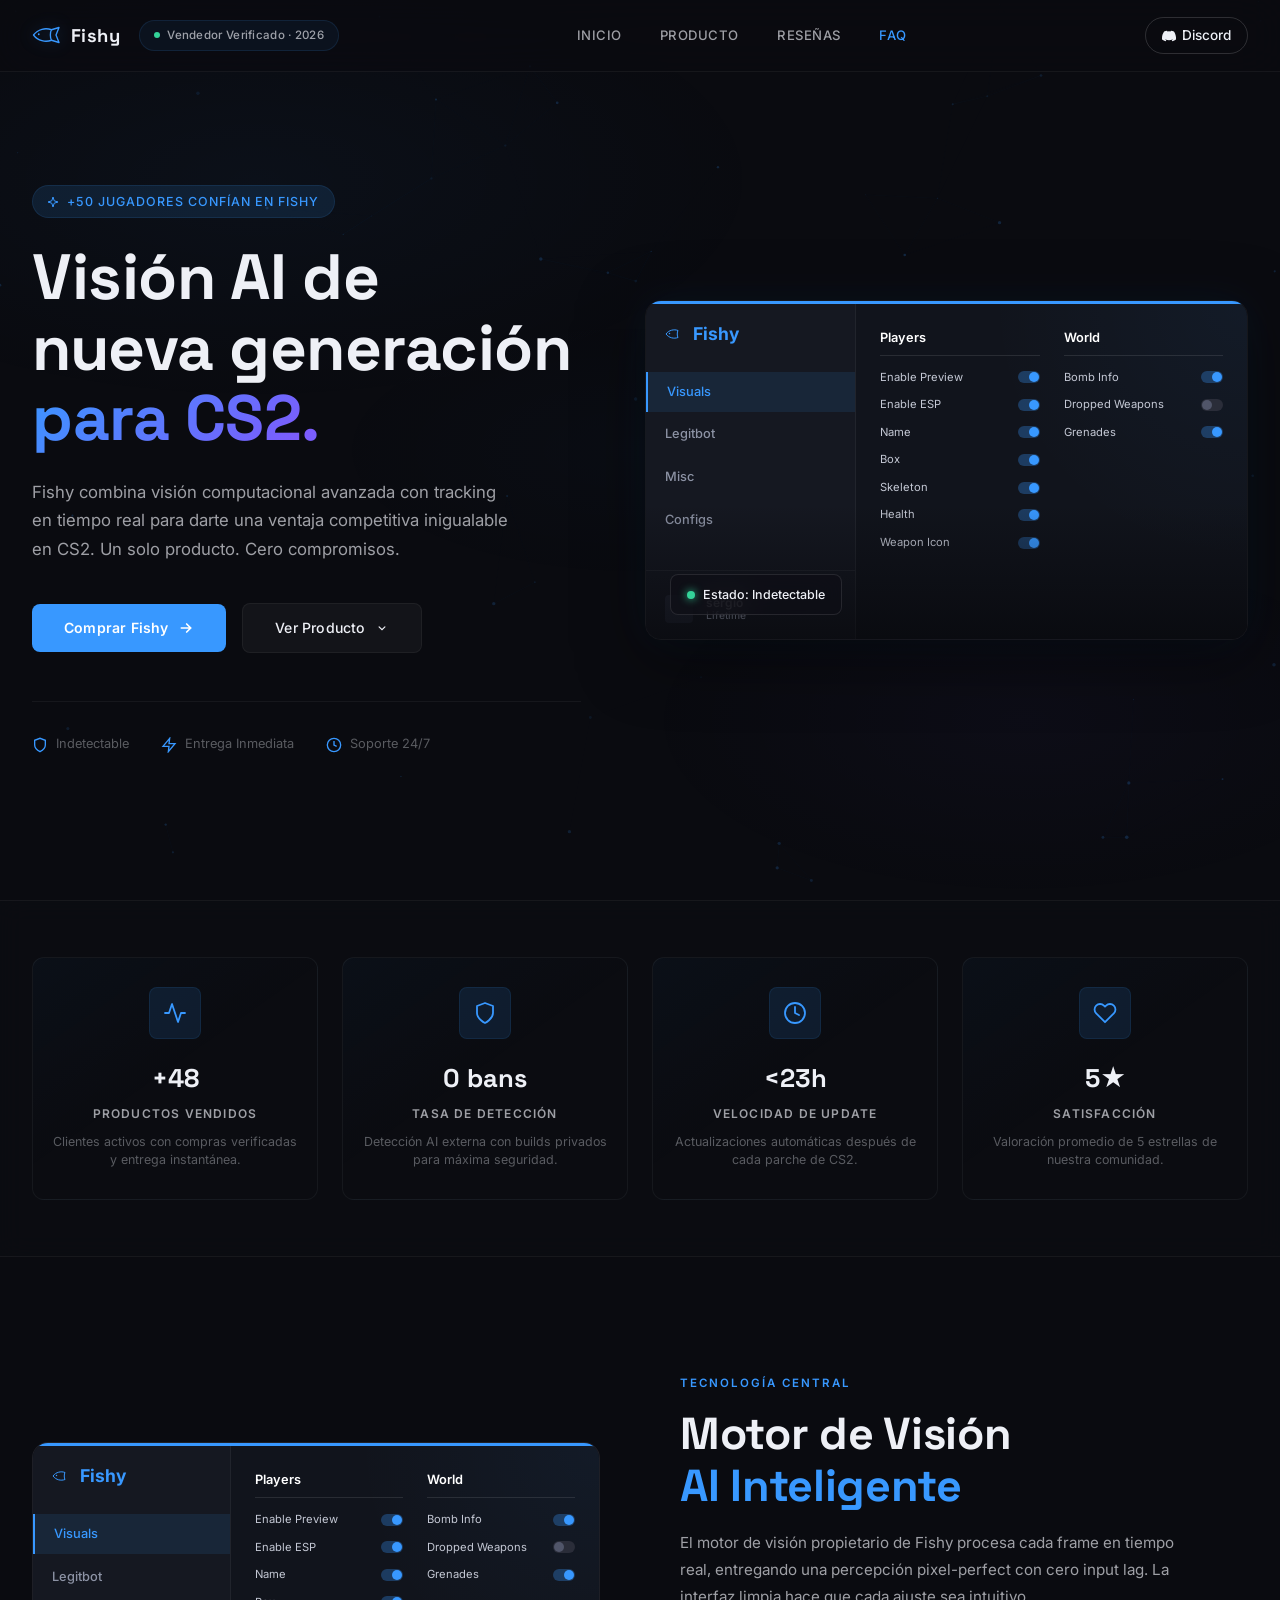
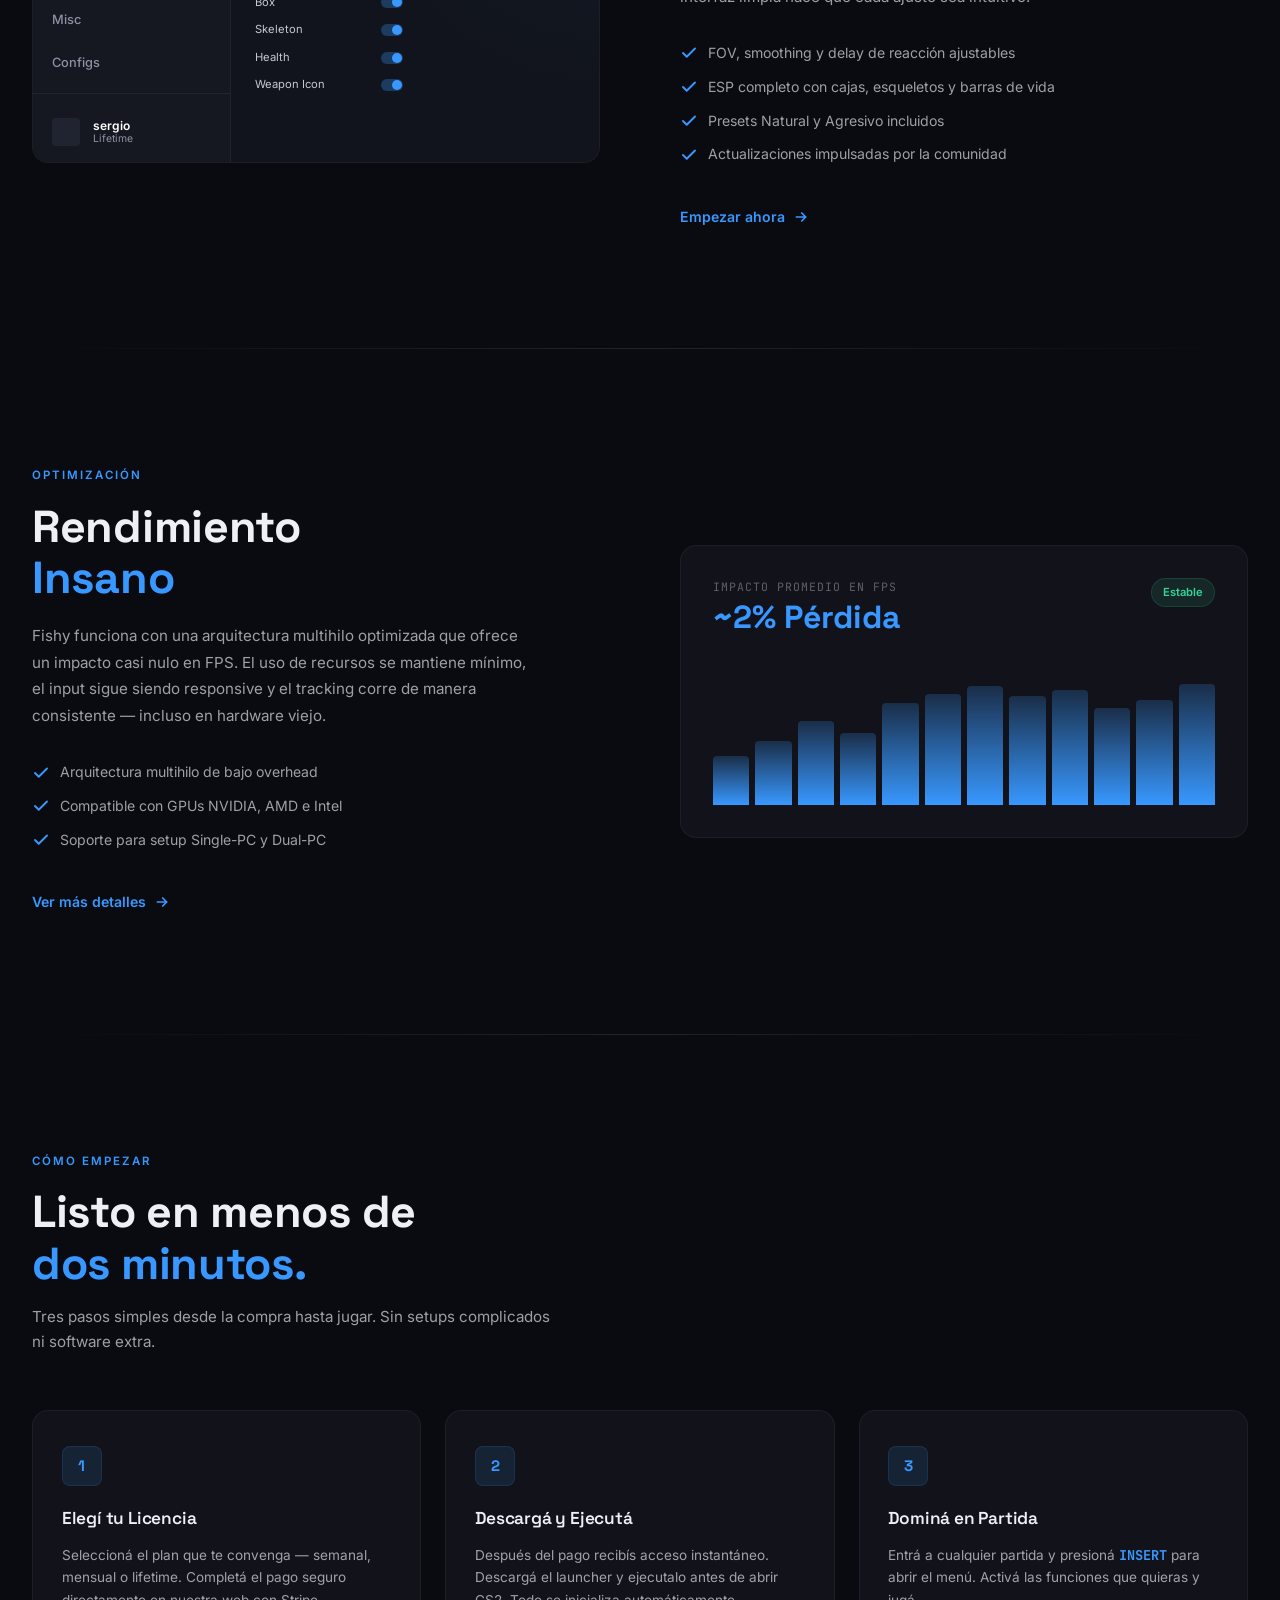
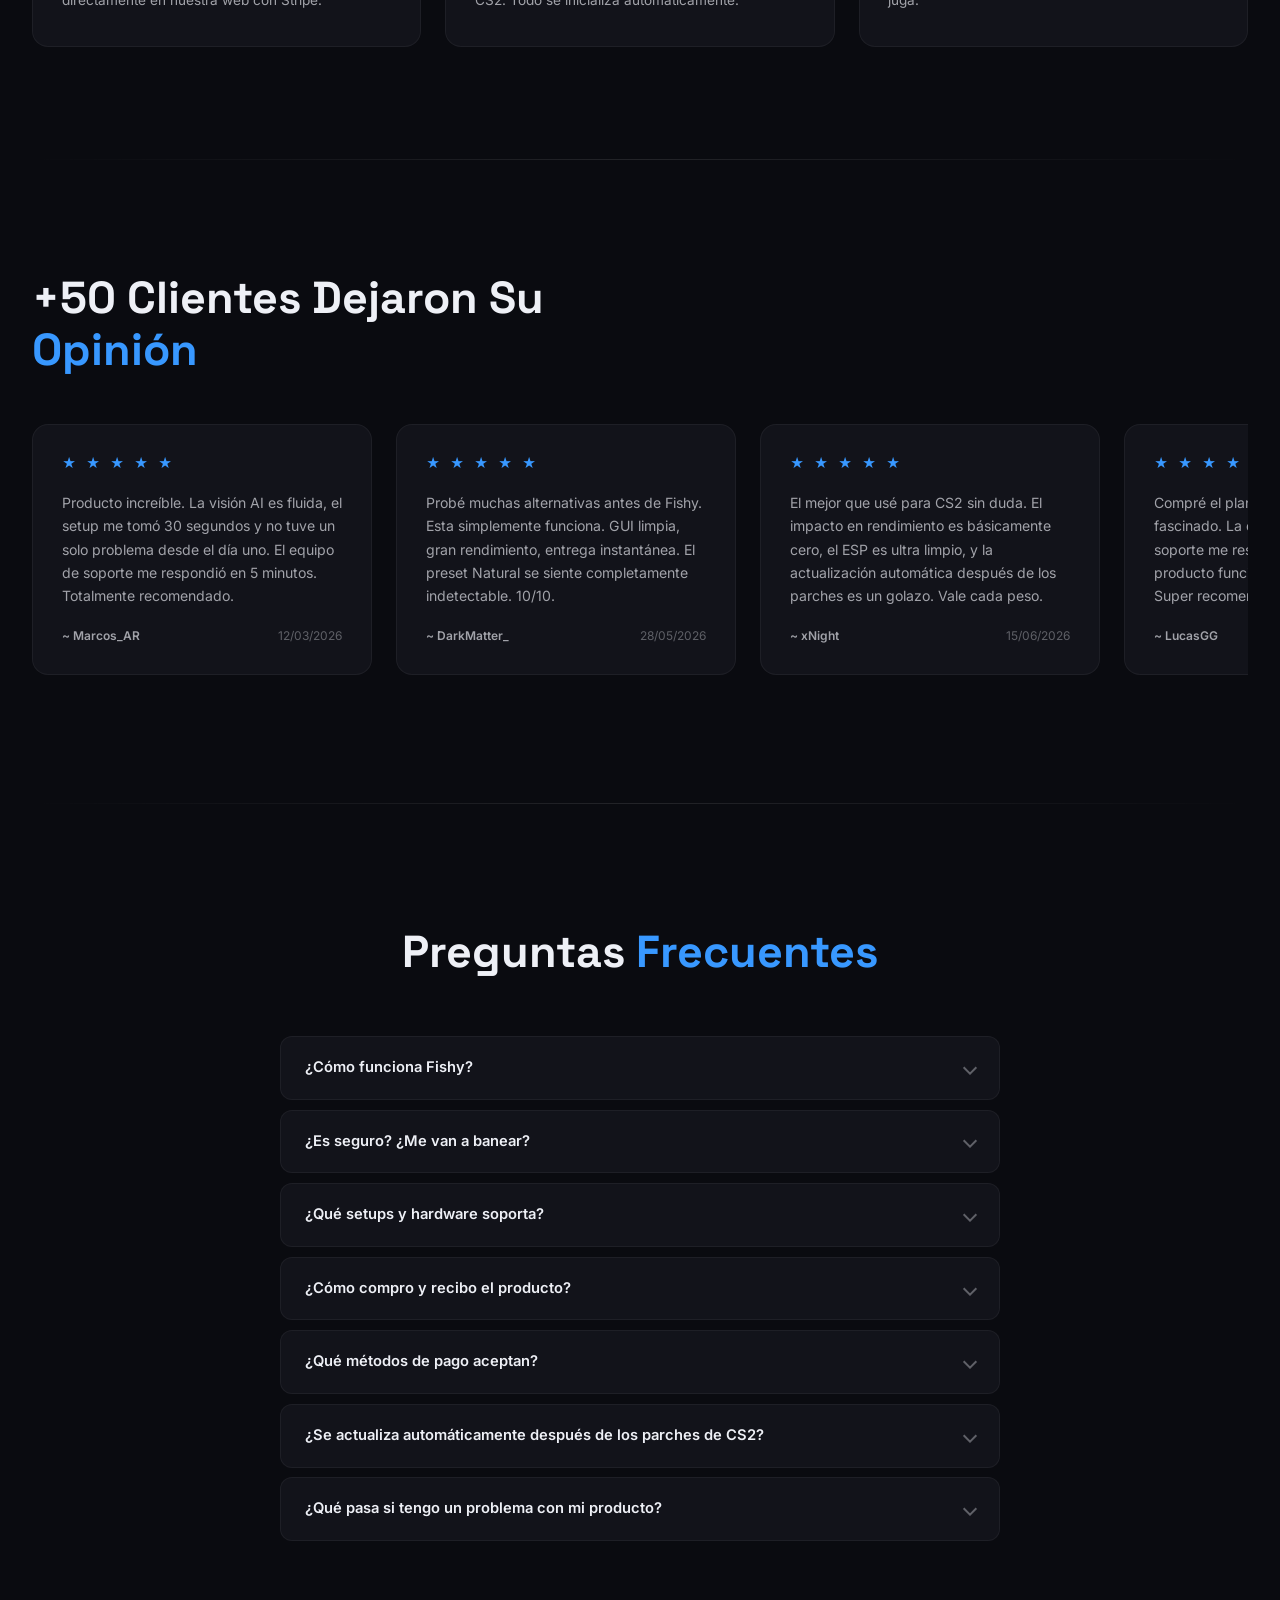
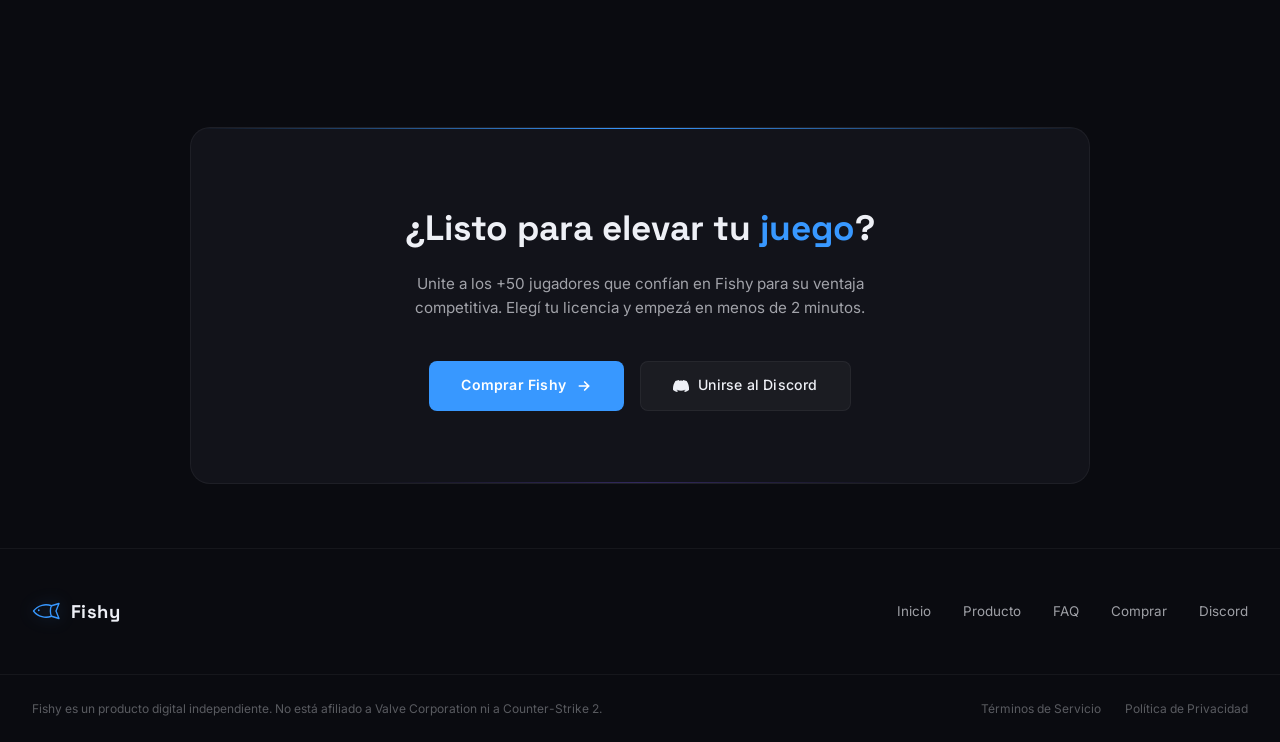
==== commit e480c5f2: "cambio de imagen" ====
--- a/index.html
+++ b/index.html
@@ -41,11 +41,14 @@
         <a href="#features">PRODUCTO</a>
         <a href="#reviews">RESEÑAS</a>
         <a href="#faq">FAQ</a>
+      </nav>
+
+      <div class="nav-right">
         <a href="https://discord.gg/fishycs" target="_blank" rel="noopener" class="nav-discord">
-          <svg viewBox="0 0 24 24" width="16" height="16" fill="currentColor"><path d="M20.317 4.37a19.791 19.791 0 0 0-4.885-1.515.074.074 0 0 0-.079.037c-.21.375-.444.864-.608 1.25a18.27 18.27 0 0 0-5.487 0 12.64 12.64 0 0 0-.617-1.25.077.077 0 0 0-.079-.037A19.736 19.736 0 0 0 3.677 4.37a.07.07 0 0 0-.032.027C.533 9.046-.32 13.58.099 18.057a.082.082 0 0 0 .031.057 19.9 19.9 0 0 0 5.993 3.03.078.078 0 0 0 .084-.028c.462-.63.874-1.295 1.226-1.994a13.107 13.107 0 0 1-1.872-.892.077.077 0 0 1-.008-.128c.12-.094.246-.198.373-.292a.074.074 0 0 1 .078-.01c3.928 1.793 8.18 1.793 12.061 0a.074.074 0 0 1 .078.01c.12.094.246.198.373.292a.077.077 0 0 1-.006.127 12.299 12.299 0 0 1-1.873.892c.36.698.772 1.362 1.225 1.993a.076.076 0 0 0 .084.028 19.839 19.839 0 0 0 6.002-3.03.077.077 0 0 0 .032-.054c.5-5.177-.838-9.674-3.549-13.66a.061.061 0 0 0-.031-.028z"/></svg>
+          <svg viewBox="0 0 24 24" fill="currentColor"><path d="M20.317 4.37a19.791 19.791 0 0 0-4.885-1.515.074.074 0 0 0-.079.037c-.21.375-.444.864-.608 1.25a18.27 18.27 0 0 0-5.487 0 12.64 12.64 0 0 0-.617-1.25.077.077 0 0 0-.079-.037A19.736 19.736 0 0 0 3.677 4.37a.07.07 0 0 0-.032.027C.533 9.046-.32 13.58.099 18.057a.082.082 0 0 0 .031.057 19.9 19.9 0 0 0 5.993 3.03.078.078 0 0 0 .084-.028c.462-.63.874-1.295 1.226-1.994a13.107 13.107 0 0 1-1.872-.892.077.077 0 0 1-.008-.128c.12-.094.246-.198.373-.292a.074.074 0 0 1 .078-.01c3.928 1.793 8.18 1.793 12.061 0a.074.074 0 0 1 .078.01c.12.094.246.198.373.292a.077.077 0 0 1-.006.127 12.299 12.299 0 0 1-1.873.892c.36.698.772 1.362 1.225 1.993a.076.076 0 0 0 .084.028 19.839 19.839 0 0 0 6.002-3.03.077.077 0 0 0 .032-.054c.5-5.177-.838-9.674-3.549-13.66a.061.061 0 0 0-.031-.028z"/></svg>
           Discord
         </a>
-      </nav>
+      </div>
 
       <button class="nav-toggle" id="navToggle" aria-label="Menú" aria-expanded="false">
         <span></span><span></span><span></span>
@@ -101,7 +104,45 @@
 
         <div class="hero-visual">
           <div class="hero-visual-card">
-            <img src="hero_hud.png" alt="Fishy AI — Vista previa de la interfaz CS2" loading="eager">
+            <div class="fishy-fake-ui">
+              <div class="fm-sidebar">
+                <div class="fm-brand">
+                  <svg viewBox="0 0 40 24" fill="none" stroke="currentColor" stroke-width="2"><path d="M2 12C8 4 18 2 26 5C24 8 24 16 26 19C18 22 8 20 2 12Z"/><circle cx="9" cy="11" r="1.5" fill="currentColor" stroke="none"/></svg>
+                  <span>Fishy</span>
+                </div>
+                <div class="fm-nav">
+                  <div class="fm-tab active">Visuals</div>
+                  <div class="fm-tab">Legitbot</div>
+                  <div class="fm-tab">Misc</div>
+                  <div class="fm-tab">Configs</div>
+                </div>
+                <div class="fm-user">
+                  <div class="fm-user-avatar"></div>
+                  <div class="fm-user-info">
+                    <span class="u-name">sergio</span>
+                    <span class="u-sub">Lifetime</span>
+                  </div>
+                </div>
+              </div>
+              <div class="fm-content">
+                <div class="fm-col">
+                  <div class="fm-title">Players</div>
+                  <div class="fm-row"><span>Enable Preview</span><div class="fm-toggle active"></div></div>
+                  <div class="fm-row"><span>Enable ESP</span><div class="fm-toggle active"></div></div>
+                  <div class="fm-row"><span>Name</span><div class="fm-toggle active"></div></div>
+                  <div class="fm-row"><span>Box</span><div class="fm-toggle active"></div></div>
+                  <div class="fm-row"><span>Skeleton</span><div class="fm-toggle active"></div></div>
+                  <div class="fm-row"><span>Health</span><div class="fm-toggle active"></div></div>
+                  <div class="fm-row"><span>Weapon Icon</span><div class="fm-toggle active"></div></div>
+                </div>
+                <div class="fm-col">
+                  <div class="fm-title">World</div>
+                  <div class="fm-row"><span>Bomb Info</span><div class="fm-toggle active"></div></div>
+                  <div class="fm-row"><span>Dropped Weapons</span><div class="fm-toggle"></div></div>
+                  <div class="fm-row"><span>Grenades</span><div class="fm-toggle active"></div></div>
+                </div>
+              </div>
+            </div>
             <div class="hero-floating-badge">
               <span class="status-dot"></span>
               Estado: Indetectable
@@ -154,7 +195,45 @@
       <div class="feature-row-inner">
         <div class="feature-visual reveal">
           <div class="feature-card-visual">
-            <img src="hero_hud.png" alt="Fishy AI Vision Engine">
+            <div class="fishy-fake-ui">
+              <div class="fm-sidebar">
+                <div class="fm-brand">
+                  <svg viewBox="0 0 40 24" fill="none" stroke="currentColor" stroke-width="2"><path d="M2 12C8 4 18 2 26 5C24 8 24 16 26 19C18 22 8 20 2 12Z"/><circle cx="9" cy="11" r="1.5" fill="currentColor" stroke="none"/></svg>
+                  <span>Fishy</span>
+                </div>
+                <div class="fm-nav">
+                  <div class="fm-tab active">Visuals</div>
+                  <div class="fm-tab">Legitbot</div>
+                  <div class="fm-tab">Misc</div>
+                  <div class="fm-tab">Configs</div>
+                </div>
+                <div class="fm-user">
+                  <div class="fm-user-avatar"></div>
+                  <div class="fm-user-info">
+                    <span class="u-name">sergio</span>
+                    <span class="u-sub">Lifetime</span>
+                  </div>
+                </div>
+              </div>
+              <div class="fm-content">
+                <div class="fm-col">
+                  <div class="fm-title">Players</div>
+                  <div class="fm-row"><span>Enable Preview</span><div class="fm-toggle active"></div></div>
+                  <div class="fm-row"><span>Enable ESP</span><div class="fm-toggle active"></div></div>
+                  <div class="fm-row"><span>Name</span><div class="fm-toggle active"></div></div>
+                  <div class="fm-row"><span>Box</span><div class="fm-toggle active"></div></div>
+                  <div class="fm-row"><span>Skeleton</span><div class="fm-toggle active"></div></div>
+                  <div class="fm-row"><span>Health</span><div class="fm-toggle active"></div></div>
+                  <div class="fm-row"><span>Weapon Icon</span><div class="fm-toggle active"></div></div>
+                </div>
+                <div class="fm-col">
+                  <div class="fm-title">World</div>
+                  <div class="fm-row"><span>Bomb Info</span><div class="fm-toggle active"></div></div>
+                  <div class="fm-row"><span>Dropped Weapons</span><div class="fm-toggle"></div></div>
+                  <div class="fm-row"><span>Grenades</span><div class="fm-toggle active"></div></div>
+                </div>
+              </div>
+            </div>
           </div>
         </div>
         <div class="feature-content reveal">
--- a/style.css
+++ b/style.css
@@ -1,5 +1,5 @@
-/* ============================================================
-   FISHY CS2 — ULTRA PREMIUM DARK DESIGN v8.0
+﻿/* ============================================================
+   FISHY CS2 â€” ULTRA PREMIUM DARK DESIGN v8.0
    ============================================================ */
 
 /* ---------- CUSTOM PROPERTIES ---------- */
@@ -1531,136 +1531,424 @@
   line-height: 1.6;
 }
 .checkout-note strong { color: var(--accent); }
-/ *   - - - - - - - - - -   L E G A L   P A G E S   &   F O O T E R   L I N K S   - - - - - - - - - -   * / 
- . l e g a l - p a g e   { 
-     p a d d i n g :   c a l c ( v a r ( - - n a v - h )   +   4 r e m )   2 r e m   6 r e m ; 
-     m i n - h e i g h t :   1 0 0 v h ; 
-     p o s i t i o n :   r e l a t i v e ; 
-     z - i n d e x :   2 ; 
- } 
- 
- . l e g a l - c o n t a i n e r   { 
-     m a x - w i d t h :   8 0 0 p x ; 
-     m a r g i n :   0   a u t o ; 
-     b a c k g r o u n d :   v a r ( - - b g - c a r d ) ; 
-     b o r d e r :   1 p x   s o l i d   v a r ( - - b o r d e r ) ; 
-     b o r d e r - r a d i u s :   v a r ( - - r a d i u s ) ; 
-     p a d d i n g :   4 r e m   3 r e m ; 
-     b o x - s h a d o w :   v a r ( - - s h a d o w - l g ) ; 
- } 
- 
- . l e g a l - c o n t a i n e r   h 1   { 
-     f o n t - f a m i l y :   v a r ( - - f o n t - h e a d i n g ) ; 
-     f o n t - s i z e :   c l a m p ( 2 r e m ,   4 v w ,   3 r e m ) ; 
-     f o n t - w e i g h t :   7 0 0 ; 
-     m a r g i n - b o t t o m :   0 . 5 r e m ; 
-     c o l o r :   v a r ( - - t e x t ) ; 
- } 
- 
- . l e g a l - u p d a t e d   { 
-     f o n t - f a m i l y :   v a r ( - - f o n t - m o n o ) ; 
-     f o n t - s i z e :   0 . 8 5 r e m ; 
-     c o l o r :   v a r ( - - a c c e n t ) ; 
-     m a r g i n - b o t t o m :   3 r e m ; 
-     d i s p l a y :   b l o c k ; 
- } 
- 
- . l e g a l - c o n t a i n e r   h 2   { 
-     f o n t - f a m i l y :   v a r ( - - f o n t - h e a d i n g ) ; 
-     f o n t - s i z e :   1 . 5 r e m ; 
-     f o n t - w e i g h t :   6 0 0 ; 
-     m a r g i n :   2 . 5 r e m   0   1 r e m ; 
-     c o l o r :   v a r ( - - t e x t ) ; 
-     b o r d e r - b o t t o m :   1 p x   s o l i d   v a r ( - - b o r d e r ) ; 
-     p a d d i n g - b o t t o m :   0 . 5 r e m ; 
- } 
- 
- . l e g a l - c o n t a i n e r   h 3   { 
-     f o n t - f a m i l y :   v a r ( - - f o n t - h e a d i n g ) ; 
-     f o n t - s i z e :   1 . 1 r e m ; 
-     f o n t - w e i g h t :   6 0 0 ; 
-     m a r g i n :   1 . 5 r e m   0   0 . 8 r e m ; 
-     c o l o r :   v a r ( - - t e x t ) ; 
- } 
- 
- . l e g a l - c o n t a i n e r   p   { 
-     c o l o r :   v a r ( - - t e x t - s e c o n d a r y ) ; 
-     f o n t - s i z e :   0 . 9 5 r e m ; 
-     l i n e - h e i g h t :   1 . 7 ; 
-     m a r g i n - b o t t o m :   1 . 2 r e m ; 
- } 
- 
- . l e g a l - c o n t a i n e r   u l   { 
-     l i s t - s t y l e :   n o n e ; 
-     m a r g i n - b o t t o m :   1 . 5 r e m ; 
- } 
- 
- . l e g a l - c o n t a i n e r   l i   { 
-     c o l o r :   v a r ( - - t e x t - s e c o n d a r y ) ; 
-     f o n t - s i z e :   0 . 9 5 r e m ; 
-     l i n e - h e i g h t :   1 . 7 ; 
-     m a r g i n - b o t t o m :   0 . 5 r e m ; 
-     p a d d i n g - l e f t :   1 . 5 r e m ; 
-     p o s i t i o n :   r e l a t i v e ; 
- } 
- 
- . l e g a l - c o n t a i n e r   l i : : b e f o r e   { 
-     c o n t e n t :   ' �!' ; 
-     p o s i t i o n :   a b s o l u t e ; 
-     l e f t :   0 ; 
-     c o l o r :   v a r ( - - a c c e n t ) ; 
-     f o n t - f a m i l y :   v a r ( - - f o n t - m o n o ) ; 
- } 
- 
- . l e g a l - c o n t a i n e r   a   { 
-     c o l o r :   v a r ( - - a c c e n t ) ; 
-     t e x t - d e c o r a t i o n :   u n d e r l i n e ; 
-     t e x t - d e c o r a t i o n - c o l o r :   t r a n s p a r e n t ; 
-     t r a n s i t i o n :   t e x t - d e c o r a t i o n - c o l o r   0 . 2 s   e a s e ; 
- } 
- 
- . l e g a l - c o n t a i n e r   a : h o v e r   { 
-     t e x t - d e c o r a t i o n - c o l o r :   v a r ( - - a c c e n t ) ; 
- } 
- 
- @ m e d i a   ( m a x - w i d t h :   7 6 8 p x )   { 
-     . l e g a l - c o n t a i n e r   { 
-         p a d d i n g :   2 . 5 r e m   1 . 5 r e m ; 
-     } 
- } 
- 
- . f o o t e r - l e g a l - l i n k s   { 
-     d i s p l a y :   f l e x ; 
-     g a p :   1 . 5 r e m ; 
-     a l i g n - i t e m s :   c e n t e r ; 
- } 
- 
- . f o o t e r - l e g a l - l i n k s   a   { 
-     f o n t - s i z e :   0 . 7 5 r e m ; 
-     c o l o r :   v a r ( - - t e x t - d i m ) ; 
-     t r a n s i t i o n :   c o l o r   0 . 2 s   e a s e ; 
- } 
- 
- . f o o t e r - l e g a l - l i n k s   a : h o v e r   { 
-     c o l o r :   v a r ( - - t e x t - s e c o n d a r y ) ; 
- } 
- 
- . n a v - d i s c o r d   { 
-     d i s p l a y :   f l e x ; 
-     a l i g n - i t e m s :   c e n t e r ; 
-     g a p :   0 . 4 r e m ; 
-     b a c k g r o u n d :   r g b a ( 5 6 ,   1 5 2 ,   2 5 5 ,   0 . 1 ) ; 
-     c o l o r :   v a r ( - - a c c e n t )   ! i m p o r t a n t ; 
-     b o r d e r :   1 p x   s o l i d   r g b a ( 5 6 ,   1 5 2 ,   2 5 5 ,   0 . 2 ) ; 
-     b o r d e r - r a d i u s :   v a r ( - - r a d i u s - s m ) ; 
-     p a d d i n g :   0 . 5 r e m   1 r e m   ! i m p o r t a n t ; 
-     t r a n s i t i o n :   a l l   0 . 2 s   e a s e   ! i m p o r t a n t ; 
- } 
- 
- . n a v - d i s c o r d : h o v e r   { 
-     b a c k g r o u n d :   r g b a ( 5 6 ,   1 5 2 ,   2 5 5 ,   0 . 2 )   ! i m p o r t a n t ; 
-     t r a n s f o r m :   t r a n s l a t e Y ( - 1 p x ) ; 
- } 
- - 
- +/* ---------- LEGAL PAGES & FOOTER LINKS (KUREX AI STYLE) ---------- */
+
+/* Grid background for legal pages */
+.legal-page-body {
+  background-color: #030508;
+  background-image: linear-gradient(rgba(255, 255, 255, 0.03) 1px, transparent 1px),
+    linear-gradient(90deg, rgba(255, 255, 255, 0.03) 1px, transparent 1px);
+  background-size: 40px 40px;
+}
+
+.legal-page {
+  padding: calc(var(--nav-h) + 3rem) 5% 6rem;
+  max-width: 1200px;
+  margin: 0 auto;
+  position: relative;
+  z-index: 2;
+  font-family: var(--font-body);
+}
+
+.legal-breadcrumbs {
+  font-size: 0.85rem;
+  color: var(--text-dim);
+  margin-bottom: 2rem;
+}
+.legal-breadcrumbs a {
+  color: var(--text-dim);
+  text-decoration: none;
+  transition: color 0.2s;
+}
+.legal-breadcrumbs a:hover {
+  color: var(--text);
+}
+.legal-breadcrumbs span {
+  color: var(--text);
+}
+
+.legal-header {
+  border-bottom: 1px solid rgba(255,255,255,0.1);
+  padding-bottom: 2rem;
+  margin-bottom: 2rem;
+}
+.legal-header .eyebrow {
+  font-family: var(--font-mono);
+  font-size: 0.75rem;
+  color: var(--accent);
+  letter-spacing: 0.1em;
+  text-transform: uppercase;
+  margin-bottom: 0.5rem;
+  display: block;
+}
+.legal-header h1 {
+  font-size: 2.5rem;
+  font-weight: 700;
+  margin-bottom: 1rem;
+}
+.legal-header p {
+  color: var(--text-secondary);
+  font-size: 1rem;
+  max-width: 600px;
+  line-height: 1.5;
+  margin-bottom: 1.5rem;
+}
+.legal-meta {
+  display: flex;
+  gap: 1.5rem;
+  font-size: 0.8rem;
+  color: var(--text-dim);
+}
+.legal-meta span strong {
+  color: var(--text-secondary);
+  font-weight: 600;
+}
+
+.legal-layout {
+  display: grid;
+  grid-template-columns: 1fr 280px;
+  gap: 3rem;
+  align-items: start;
+}
+@media (max-width: 900px) {
+  .legal-layout {
+    grid-template-columns: 1fr;
+  }
+}
+
+.legal-content-container {
+  background: rgba(10, 15, 25, 0.4);
+  border: 1px solid rgba(255,255,255,0.05);
+  border-radius: 12px;
+  padding: 2.5rem;
+  backdrop-filter: blur(10px);
+}
+
+.legal-back-link {
+  display: inline-flex;
+  align-items: center;
+  gap: 0.5rem;
+  font-size: 0.9rem;
+  color: var(--accent);
+  text-decoration: none;
+  margin-bottom: 2rem;
+  transition: color 0.2s;
+}
+.legal-back-link:hover {
+  color: #fff;
+}
+.legal-back-link svg {
+  width: 14px;
+  height: 14px;
+}
+
+.legal-warning-box {
+  border: 1px solid rgba(255, 60, 60, 0.3);
+  background: rgba(255, 60, 60, 0.05);
+  border-radius: 8px;
+  padding: 1.5rem;
+  margin-bottom: 2.5rem;
+}
+.legal-warning-box h4 {
+  color: #ff4a4a;
+  font-size: 0.85rem;
+  font-family: var(--font-mono);
+  letter-spacing: 0.05em;
+  margin-bottom: 0.8rem;
+  display: flex;
+  align-items: center;
+  gap: 0.5rem;
+}
+.legal-warning-box p {
+  color: var(--text);
+  font-size: 0.95rem;
+  line-height: 1.6;
+  margin: 0;
+}
+.legal-warning-box p strong {
+  color: #fff;
+  font-weight: 700;
+}
+
+.legal-toc {
+  background: rgba(255,255,255,0.02);
+  border: 1px solid rgba(255,255,255,0.05);
+  border-radius: 8px;
+  padding: 1.5rem;
+  margin-bottom: 3rem;
+}
+.legal-toc h4 {
+  font-family: var(--font-mono);
+  font-size: 0.75rem;
+  color: var(--text-dim);
+  letter-spacing: 0.1em;
+  margin-bottom: 1.5rem;
+  text-transform: uppercase;
+}
+.toc-grid {
+  display: grid;
+  grid-template-columns: 1fr 1fr;
+  gap: 1rem;
+}
+@media (max-width: 600px) {
+  .toc-grid {
+    grid-template-columns: 1fr;
+  }
+}
+.toc-link {
+  display: flex;
+  gap: 0.8rem;
+  color: var(--text-secondary);
+  text-decoration: none;
+  font-size: 0.9rem;
+  transition: color 0.2s;
+}
+.toc-link:hover {
+  color: var(--accent);
+}
+.toc-num {
+  color: var(--accent);
+  font-family: var(--font-mono);
+  font-size: 0.8rem;
+}
+
+.legal-section {
+  margin-bottom: 3rem;
+}
+.legal-section h2 {
+  font-size: 1.25rem;
+  font-weight: 600;
+  color: #fff;
+  margin-bottom: 1rem;
+  display: flex;
+  align-items: center;
+  gap: 0.8rem;
+  padding-bottom: 0.8rem;
+  border-bottom: 1px solid rgba(255,255,255,0.05);
+}
+.legal-section h2 .sec-num {
+  font-family: var(--font-mono);
+  color: var(--accent);
+  font-size: 1rem;
+}
+.legal-section p, .legal-section li {
+  color: var(--text-secondary);
+  font-size: 0.95rem;
+  line-height: 1.7;
+  margin-bottom: 1rem;
+}
+.legal-section ul {
+  padding-left: 1.2rem;
+  margin-bottom: 1rem;
+}
+.legal-section li {
+  margin-bottom: 0.5rem;
+}
+.legal-section a {
+  color: var(--accent);
+  text-decoration: none;
+}
+.legal-section a:hover {
+  text-decoration: underline;
+}
+
+.legal-sidebar {
+  background: rgba(10, 15, 25, 0.4);
+  border: 1px solid rgba(255,255,255,0.05);
+  border-radius: 12px;
+  padding: 1.5rem;
+  position: sticky;
+  top: calc(var(--nav-h) + 2rem);
+  backdrop-filter: blur(10px);
+}
+.legal-sidebar-title {
+  font-family: var(--font-mono);
+  font-size: 0.75rem;
+  color: var(--text-dim);
+  letter-spacing: 0.1em;
+  margin-bottom: 1rem;
+  text-transform: uppercase;
+}
+.legal-sidebar-nav {
+  display: flex;
+  flex-direction: column;
+  gap: 0.25rem;
+}
+.sidebar-link {
+  color: var(--text-secondary);
+  text-decoration: none;
+  font-size: 0.9rem;
+  padding: 0.6rem 1rem;
+  border-radius: 6px;
+  transition: all 0.2s;
+}
+.sidebar-link:hover {
+  background: rgba(255,255,255,0.03);
+  color: #fff;
+}
+.sidebar-link.active {
+  background: rgba(56, 152, 255, 0.1);
+  color: #fff;
+  border: 1px solid rgba(56, 152, 255, 0.2);
+}
+
+/* Footer links */
+.footer-legal-links {
+  display: flex;
+  gap: 1.5rem;
+  align-items: center;
+}
+.footer-legal-links a {
+  font-size: 0.75rem;
+  color: var(--text-dim);
+  transition: color 0.2s ease;
+}
+.footer-legal-links a:hover {
+  color: var(--text-secondary);
+}
+
+/* Nav Discord button matching Kurex Cart */
+.nav-discord {
+  display: inline-flex;
+  align-items: center;
+  gap: 0.4rem;
+  background: transparent;
+  color: var(--text) !important;
+  border: 1px solid rgba(255, 255, 255, 0.15);
+  border-radius: 20px;
+  padding: 0.4rem 1rem !important;
+  font-size: 0.85rem;
+  font-weight: 500;
+  transition: all 0.2s ease !important;
+}
+.nav-discord svg {
+  width: 14px;
+  height: 14px;
+}
+.nav-discord:hover {
+  background: rgba(255, 255, 255, 0.05) !important;
+  border-color: rgba(255, 255, 255, 0.3);
+}
+
+/* ---------- FISHY FAKE UI MENU ---------- */
+.fishy-fake-ui {
+  background: #11141c;
+  border-radius: 8px;
+  border-top: 3px solid var(--accent);
+  display: flex;
+  overflow: hidden;
+  box-shadow: 0 10px 30px rgba(0,0,0,0.5);
+  font-family: var(--font-body);
+  color: #fff;
+  aspect-ratio: 16/9;
+  width: 100%;
+}
+.fm-sidebar {
+  background: #151821;
+  width: 35%;
+  display: flex;
+  flex-direction: column;
+  padding: 1rem 0;
+  border-right: 1px solid rgba(255,255,255,0.05);
+}
+.fm-brand {
+  display: flex;
+  align-items: center;
+  gap: 0.5rem;
+  padding: 0 1.2rem 1.5rem;
+  font-weight: 700;
+  font-size: 1.1rem;
+  color: var(--accent);
+}
+.fm-brand svg {
+  width: 20px; height: 20px;
+}
+.fm-nav {
+  display: flex;
+  flex-direction: column;
+  gap: 0.2rem;
+}
+.fm-tab {
+  padding: 0.6rem 1.2rem;
+  color: #8c92a4;
+  font-size: 0.8rem;
+  font-weight: 500;
+  cursor: pointer;
+}
+.fm-tab.active {
+  background: rgba(56, 152, 255, 0.1);
+  color: var(--accent);
+  border-left: 2px solid var(--accent);
+}
+.fm-user {
+  margin-top: auto;
+  padding: 1.5rem 1.2rem 0;
+  display: flex;
+  align-items: center;
+  gap: 0.8rem;
+  border-top: 1px solid rgba(255,255,255,0.05);
+}
+.fm-user-avatar {
+  width: 28px; height: 28px;
+  background: #202431;
+  border-radius: 4px;
+}
+.fm-user-info {
+  display: flex;
+  flex-direction: column;
+}
+.u-name { font-size: 0.75rem; font-weight: 600; line-height:1; margin-bottom:2px; }
+.u-sub { font-size: 0.65rem; color: #8c92a4; line-height:1; }
+
+.fm-content {
+  width: 65%;
+  padding: 1.5rem;
+  display: grid;
+  grid-template-columns: 1fr 1fr;
+  gap: 1.5rem;
+  background: radial-gradient(circle at top right, rgba(56, 152, 255, 0.05), transparent 50%);
+}
+.fm-title {
+  font-size: 0.8rem;
+  font-weight: 600;
+  color: #fff;
+  border-bottom: 1px solid rgba(255,255,255,0.1);
+  padding-bottom: 0.4rem;
+  margin-bottom: 0.8rem;
+}
+.fm-row {
+  display: flex;
+  justify-content: space-between;
+  align-items: center;
+  margin-bottom: 0.6rem;
+  font-size: 0.7rem;
+  color: #c4c8d4;
+}
+.fm-toggle {
+  width: 22px; height: 12px;
+  background: #2a2d39;
+  border-radius: 12px;
+  position: relative;
+}
+.fm-toggle::after {
+  content: '';
+  position: absolute;
+  top: 1px; left: 1px;
+  width: 10px; height: 10px;
+  background: #505569;
+  border-radius: 50%;
+}
+.fm-toggle.active {
+  background: rgba(56, 152, 255, 0.3);
+}
+.fm-toggle.active::after {
+  background: var(--accent);
+  left: auto; right: 1px;
+}
+
+@media (max-width: 600px) {
+  .fishy-fake-ui { flex-direction: column; aspect-ratio: auto; }
+  .fm-sidebar, .fm-content { width: 100%; }
+  .fm-sidebar { border-right: none; border-bottom: 1px solid rgba(255,255,255,0.05); }
+  .fm-content { grid-template-columns: 1fr; }
+}
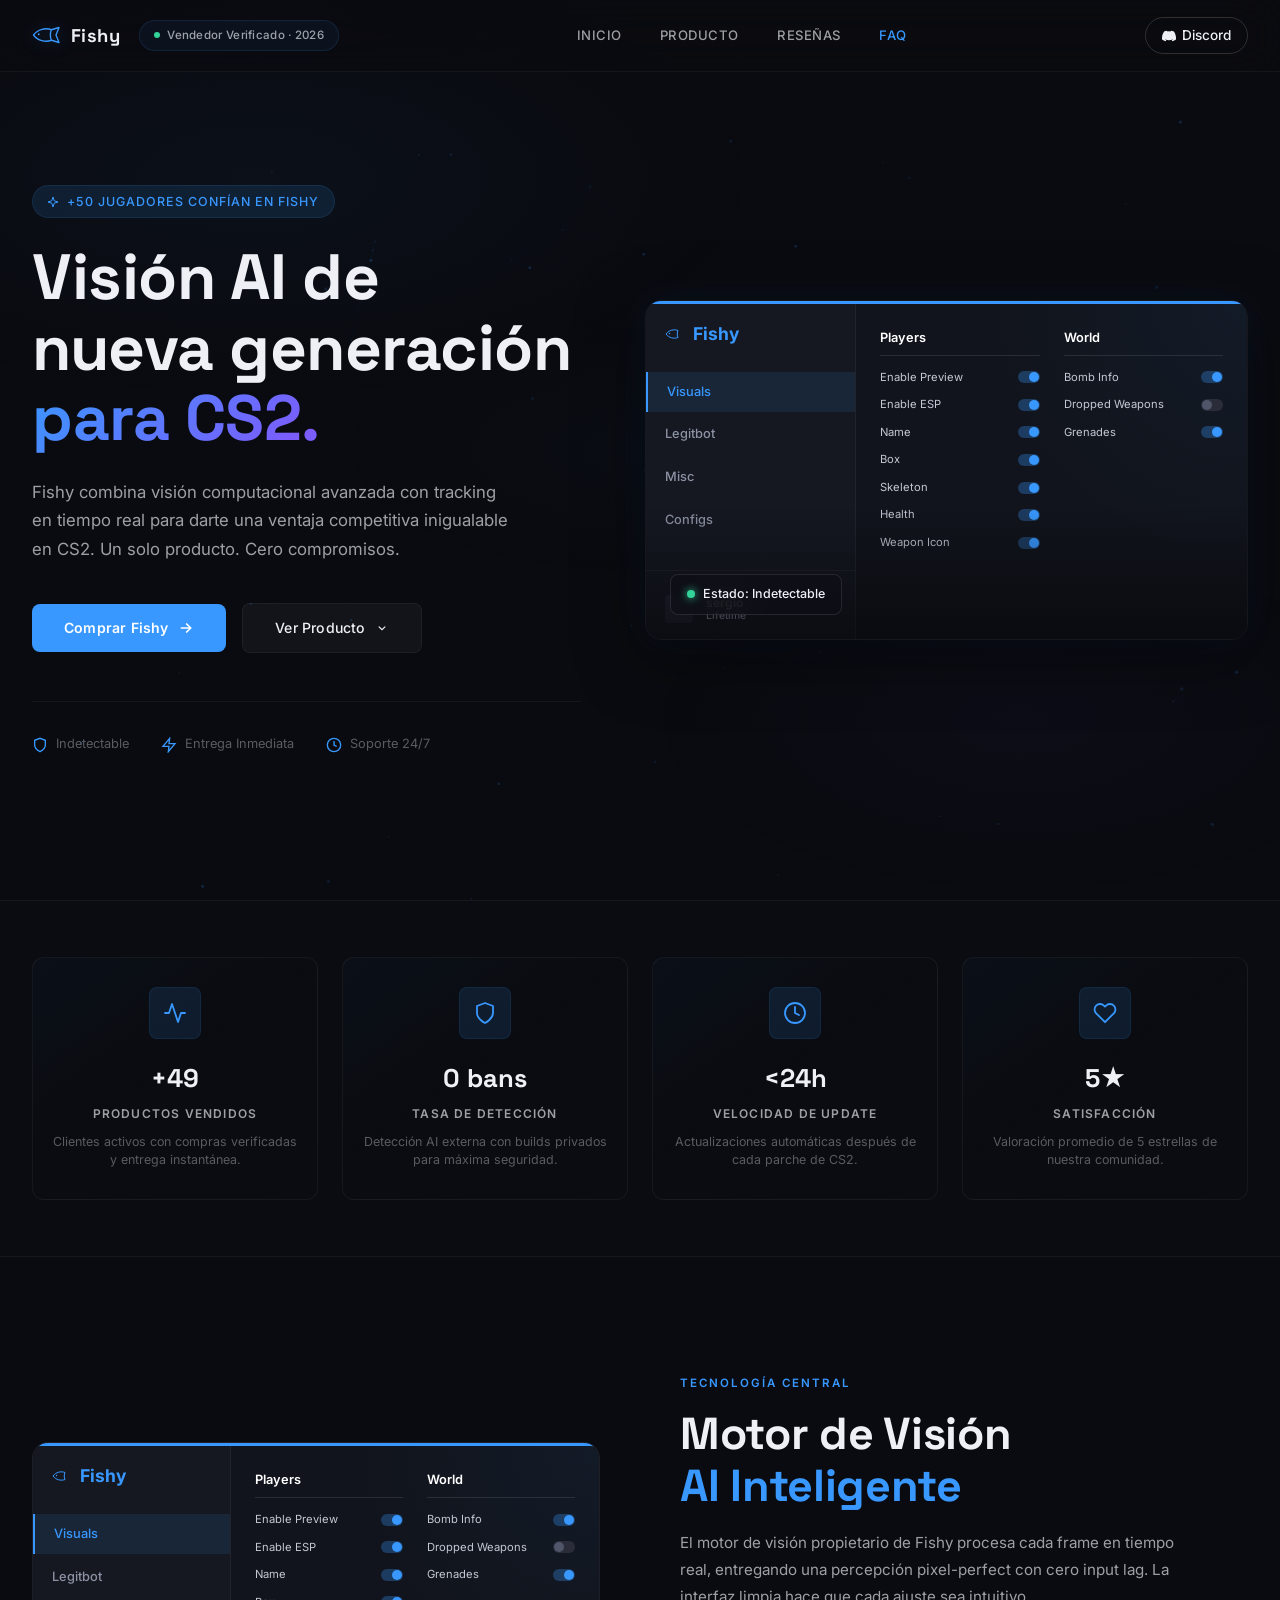
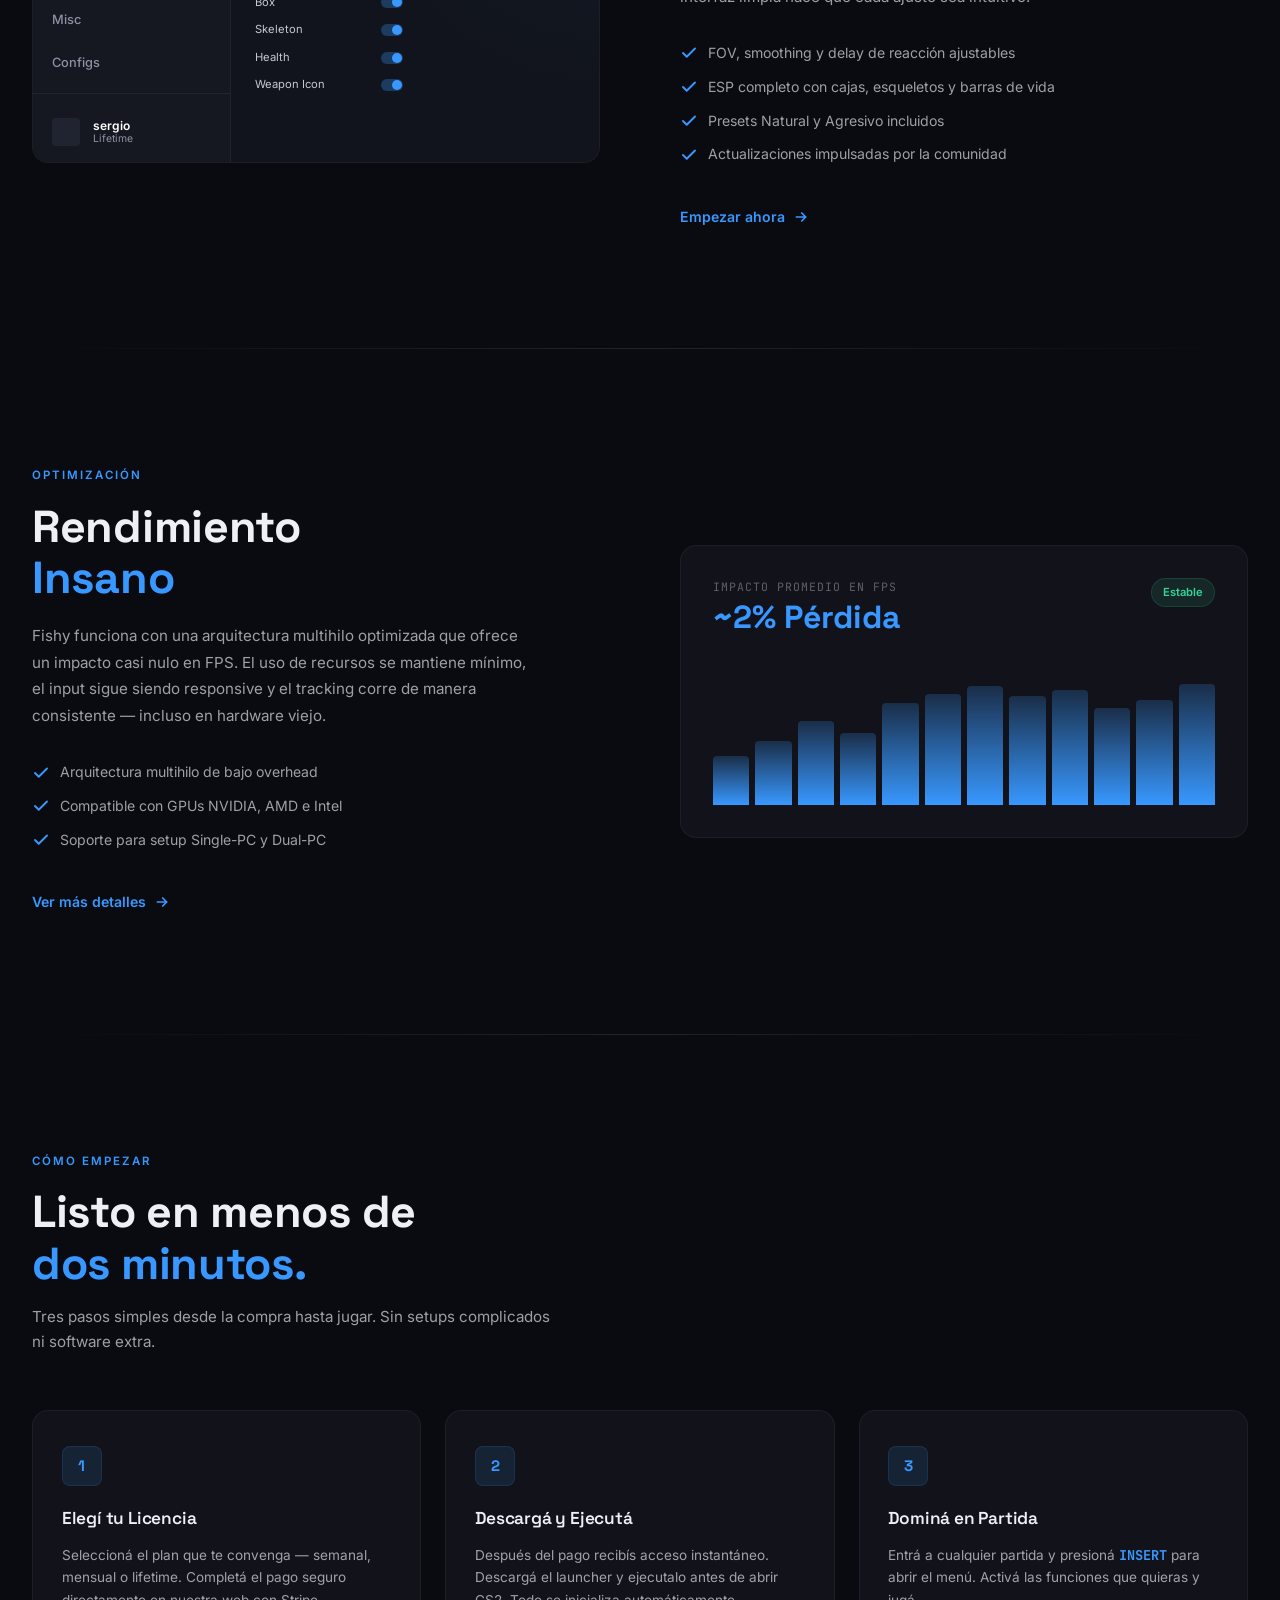
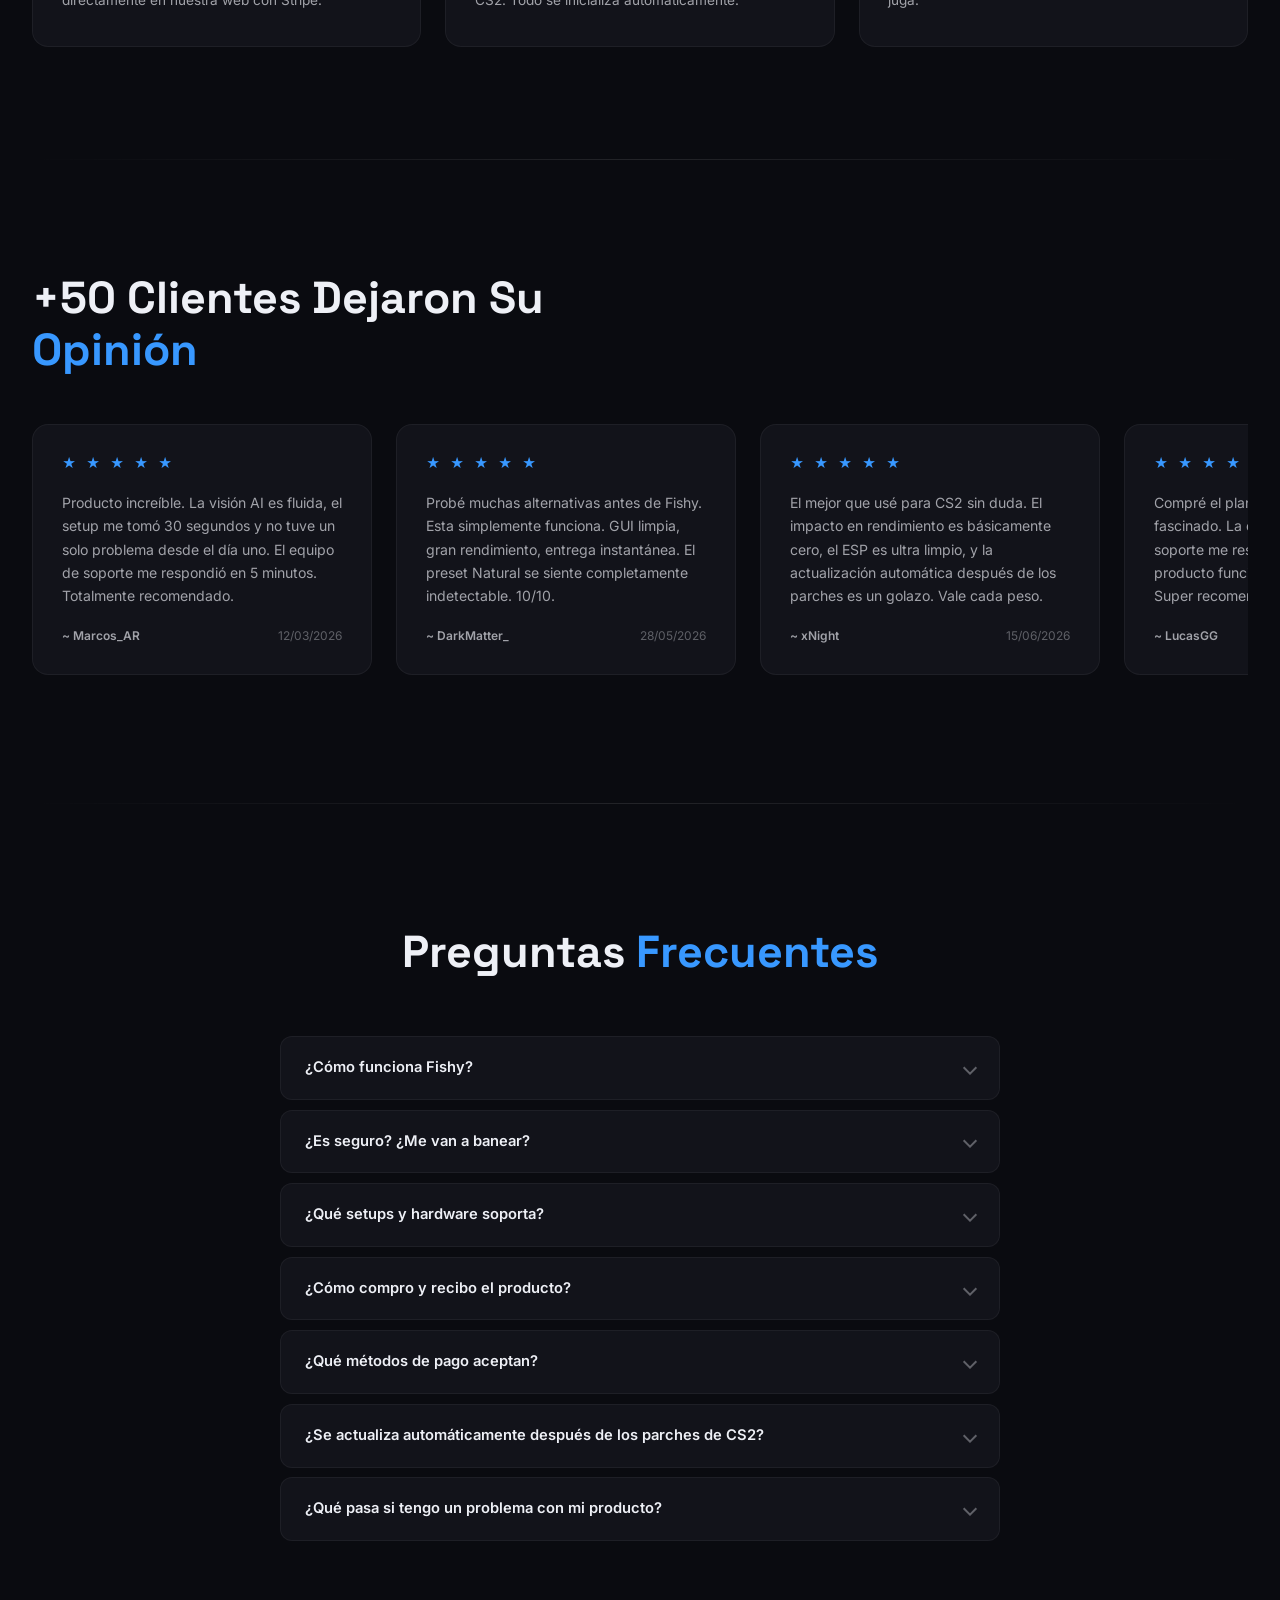
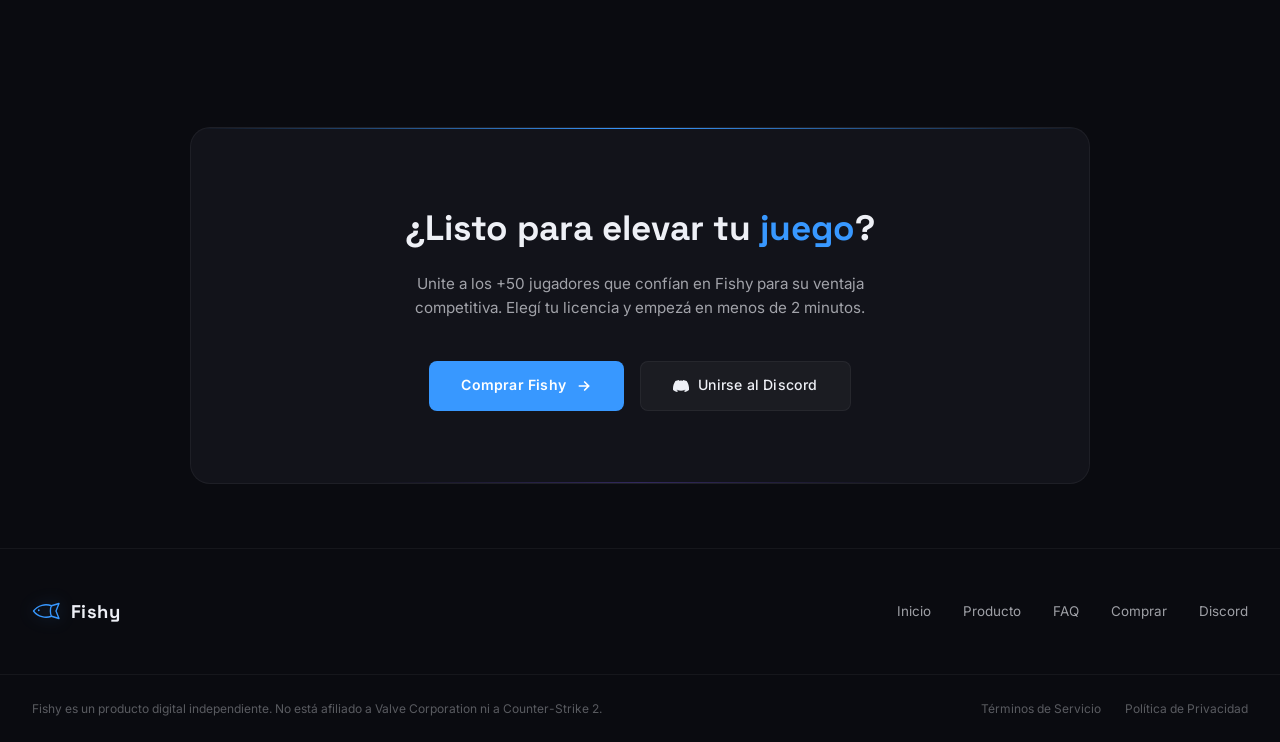
==== commit 0127eb5a: "barra html" ====
--- a/index.html
+++ b/index.html
@@ -4,7 +4,7 @@
 <head>
   <meta charset="UTF-8">
   <meta name="viewport" content="width=device-width, initial-scale=1.0, viewport-fit=cover">
-  <title>Fishy — Visión AI de Nueva Generación para CS2</title>
+  <title>Fishy AI</title>
   <meta name="description" content="Fishy ofrece tecnología de visión AI de nueva generación para CS2. Productos digitales premium con entrega inmediata, actualizaciones automáticas y soporte 24/7.">
   <link rel="icon" type="image/svg+xml" href="favicon.svg">
   <link rel="preconnect" href="https://fonts.googleapis.com">
